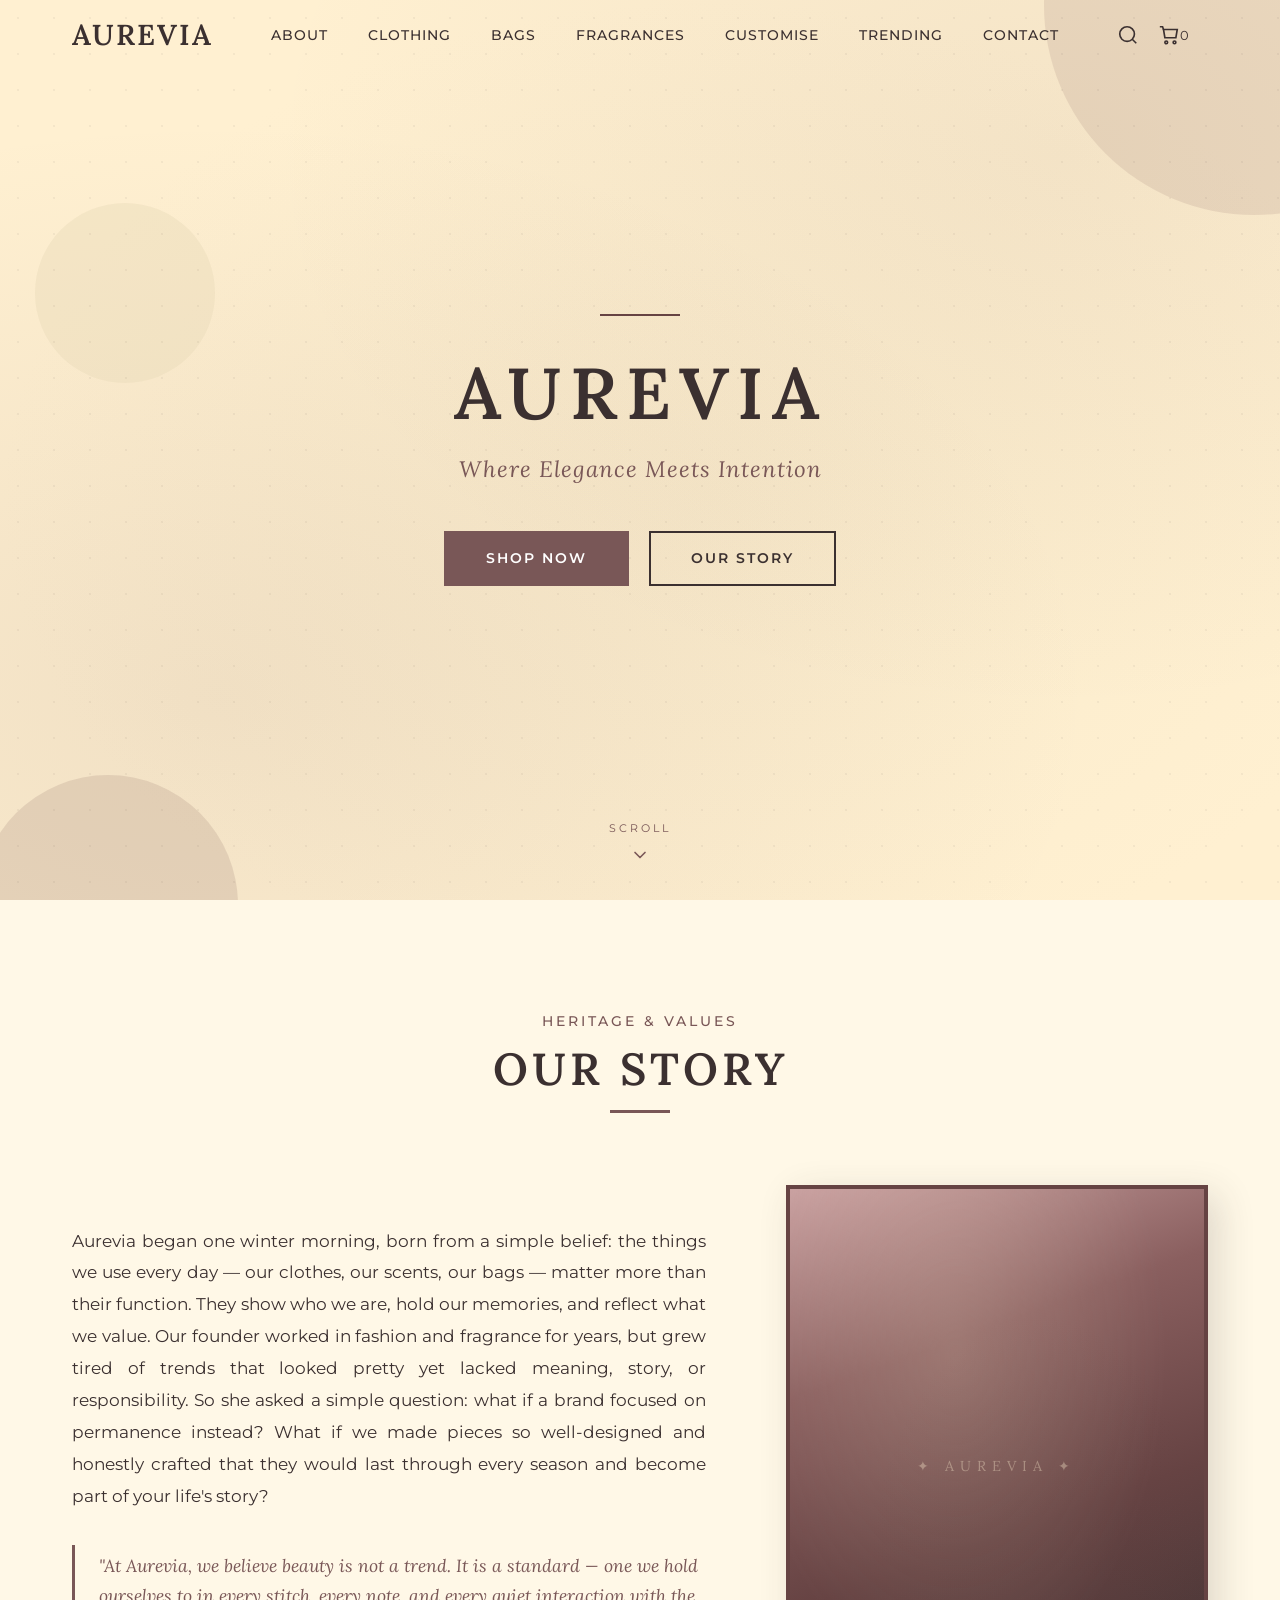
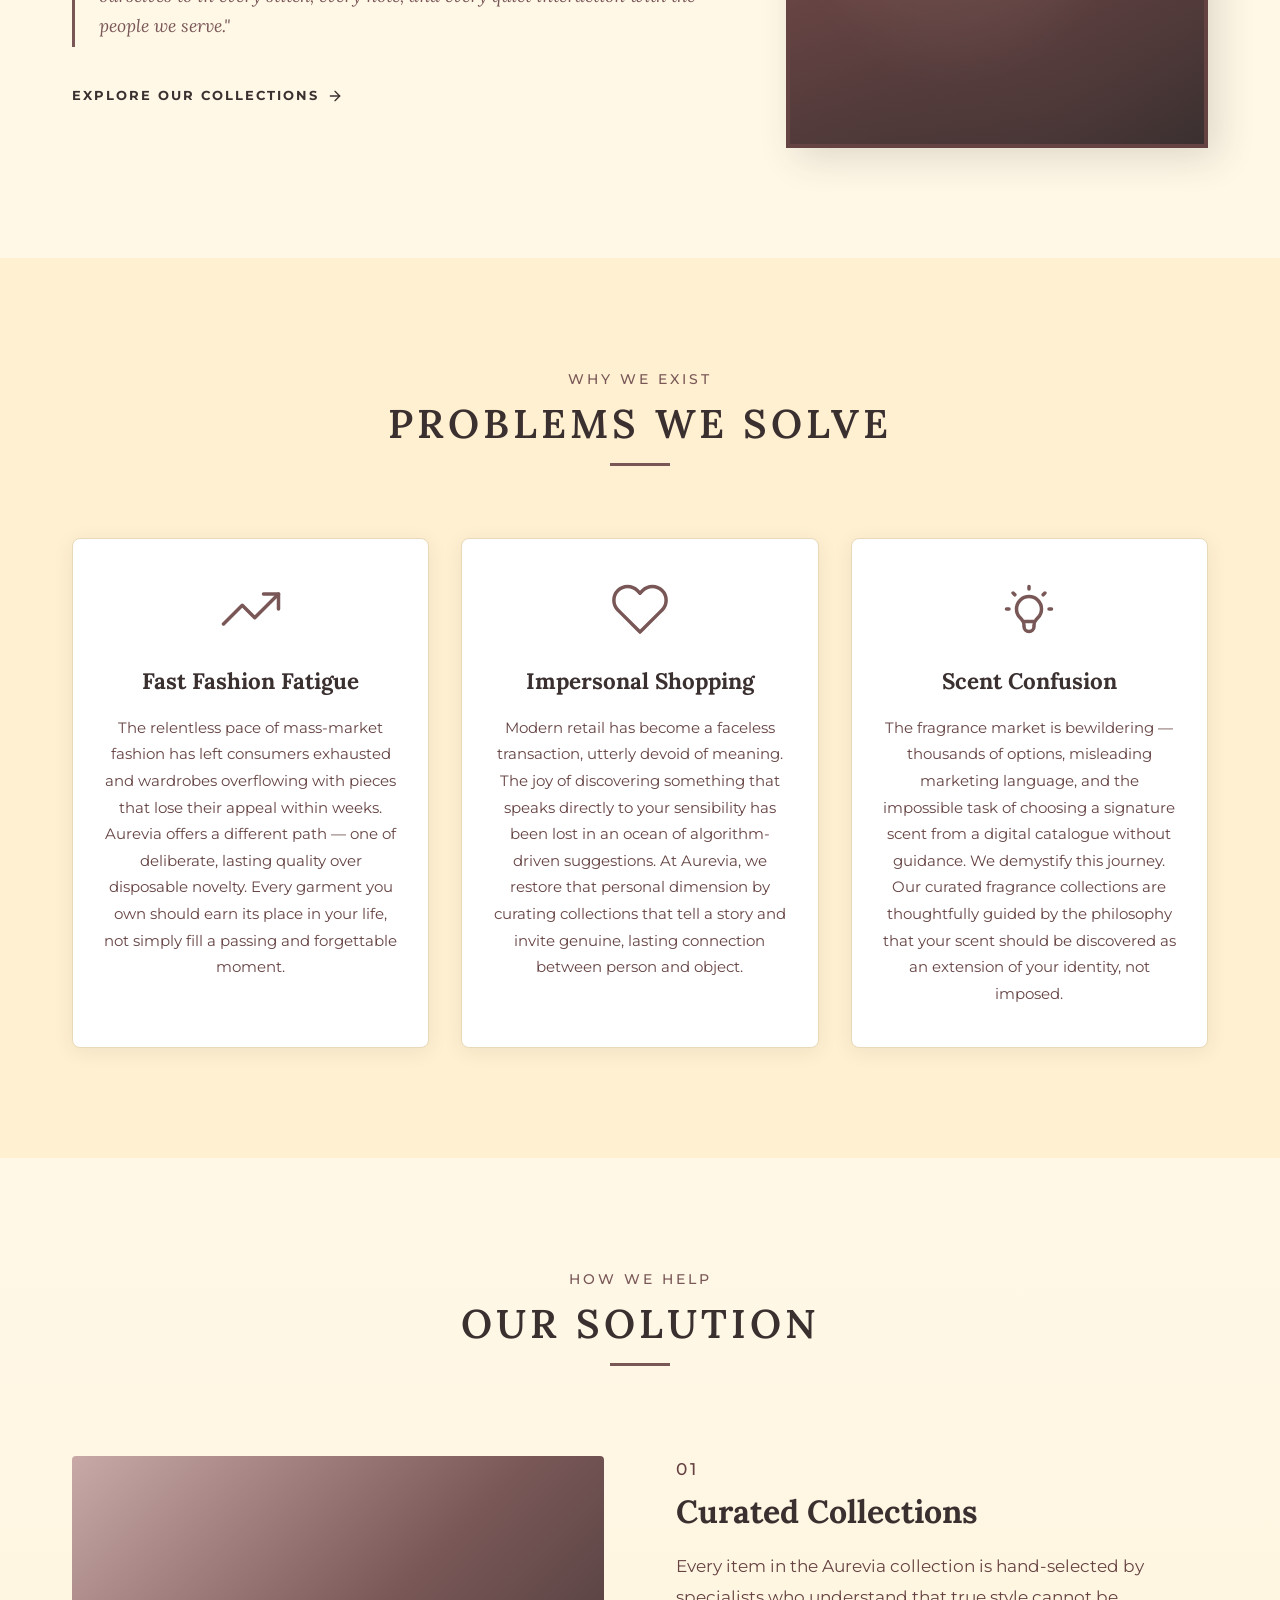
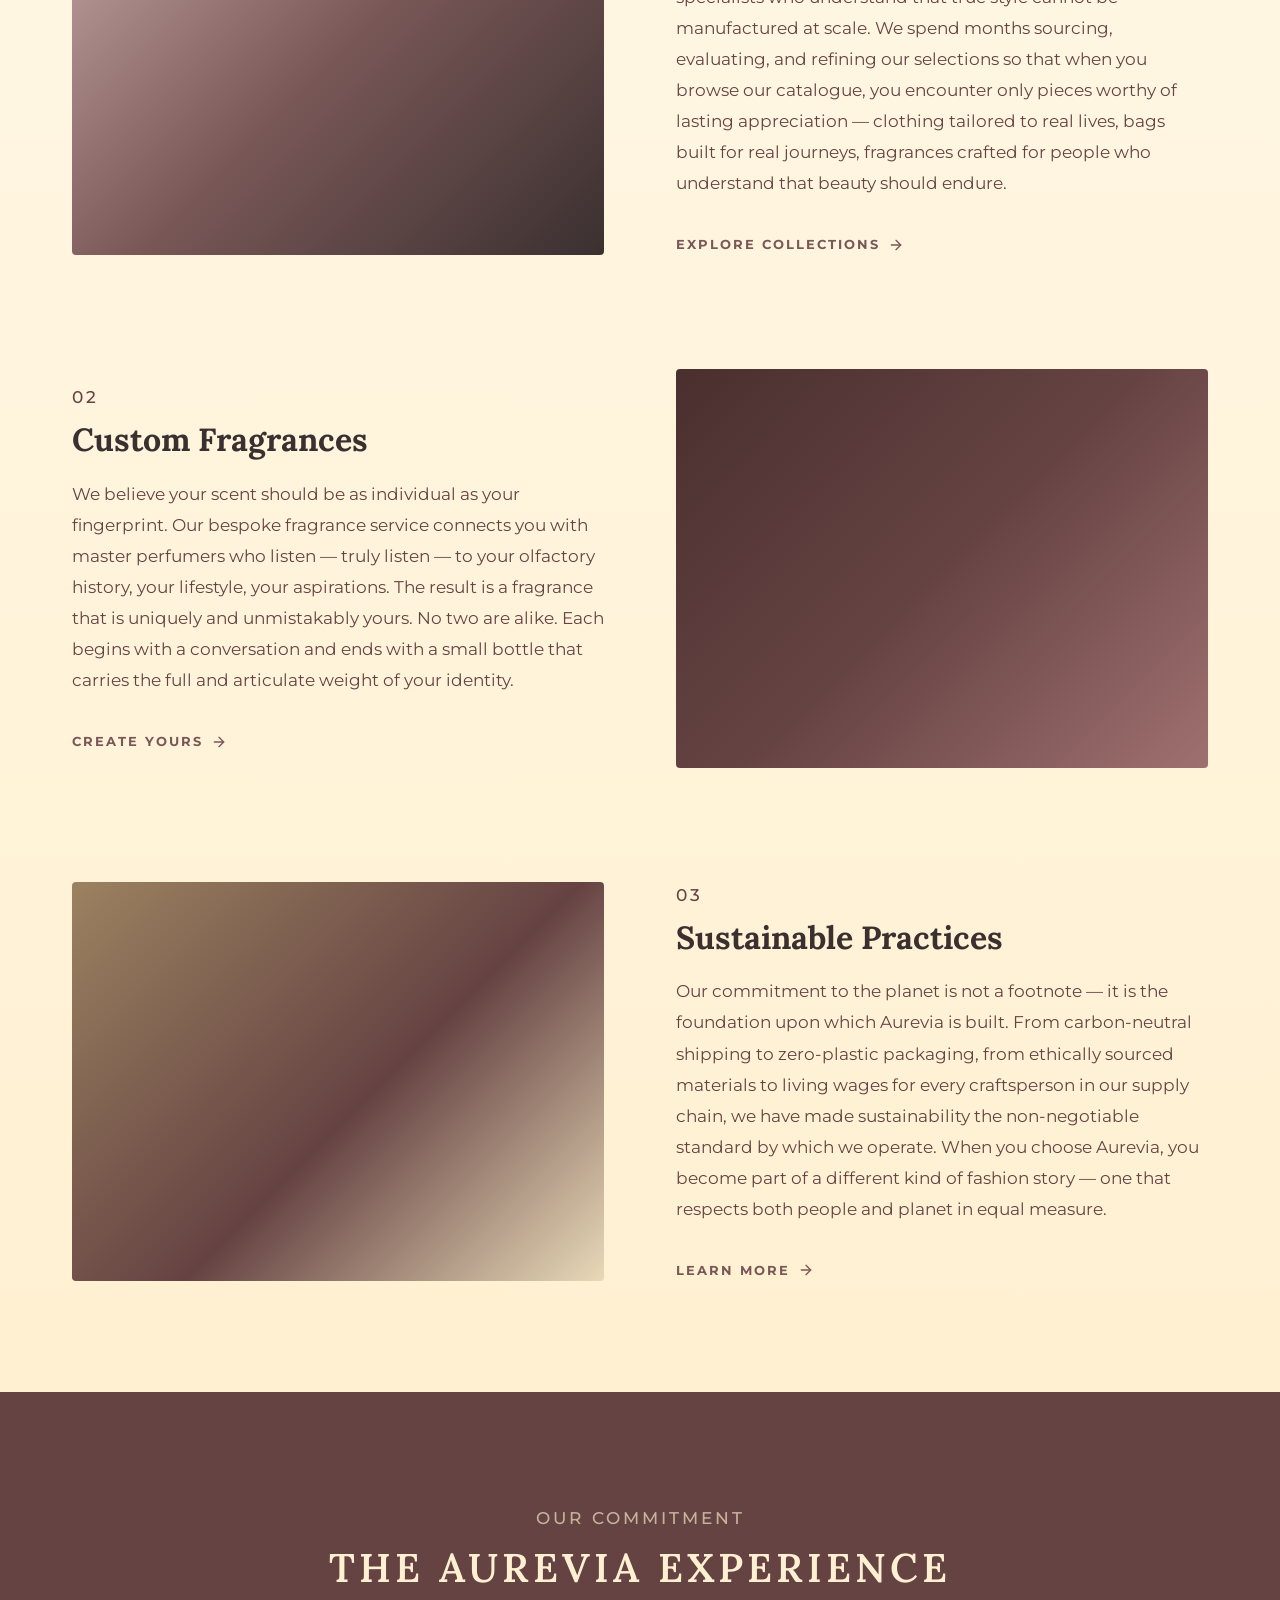
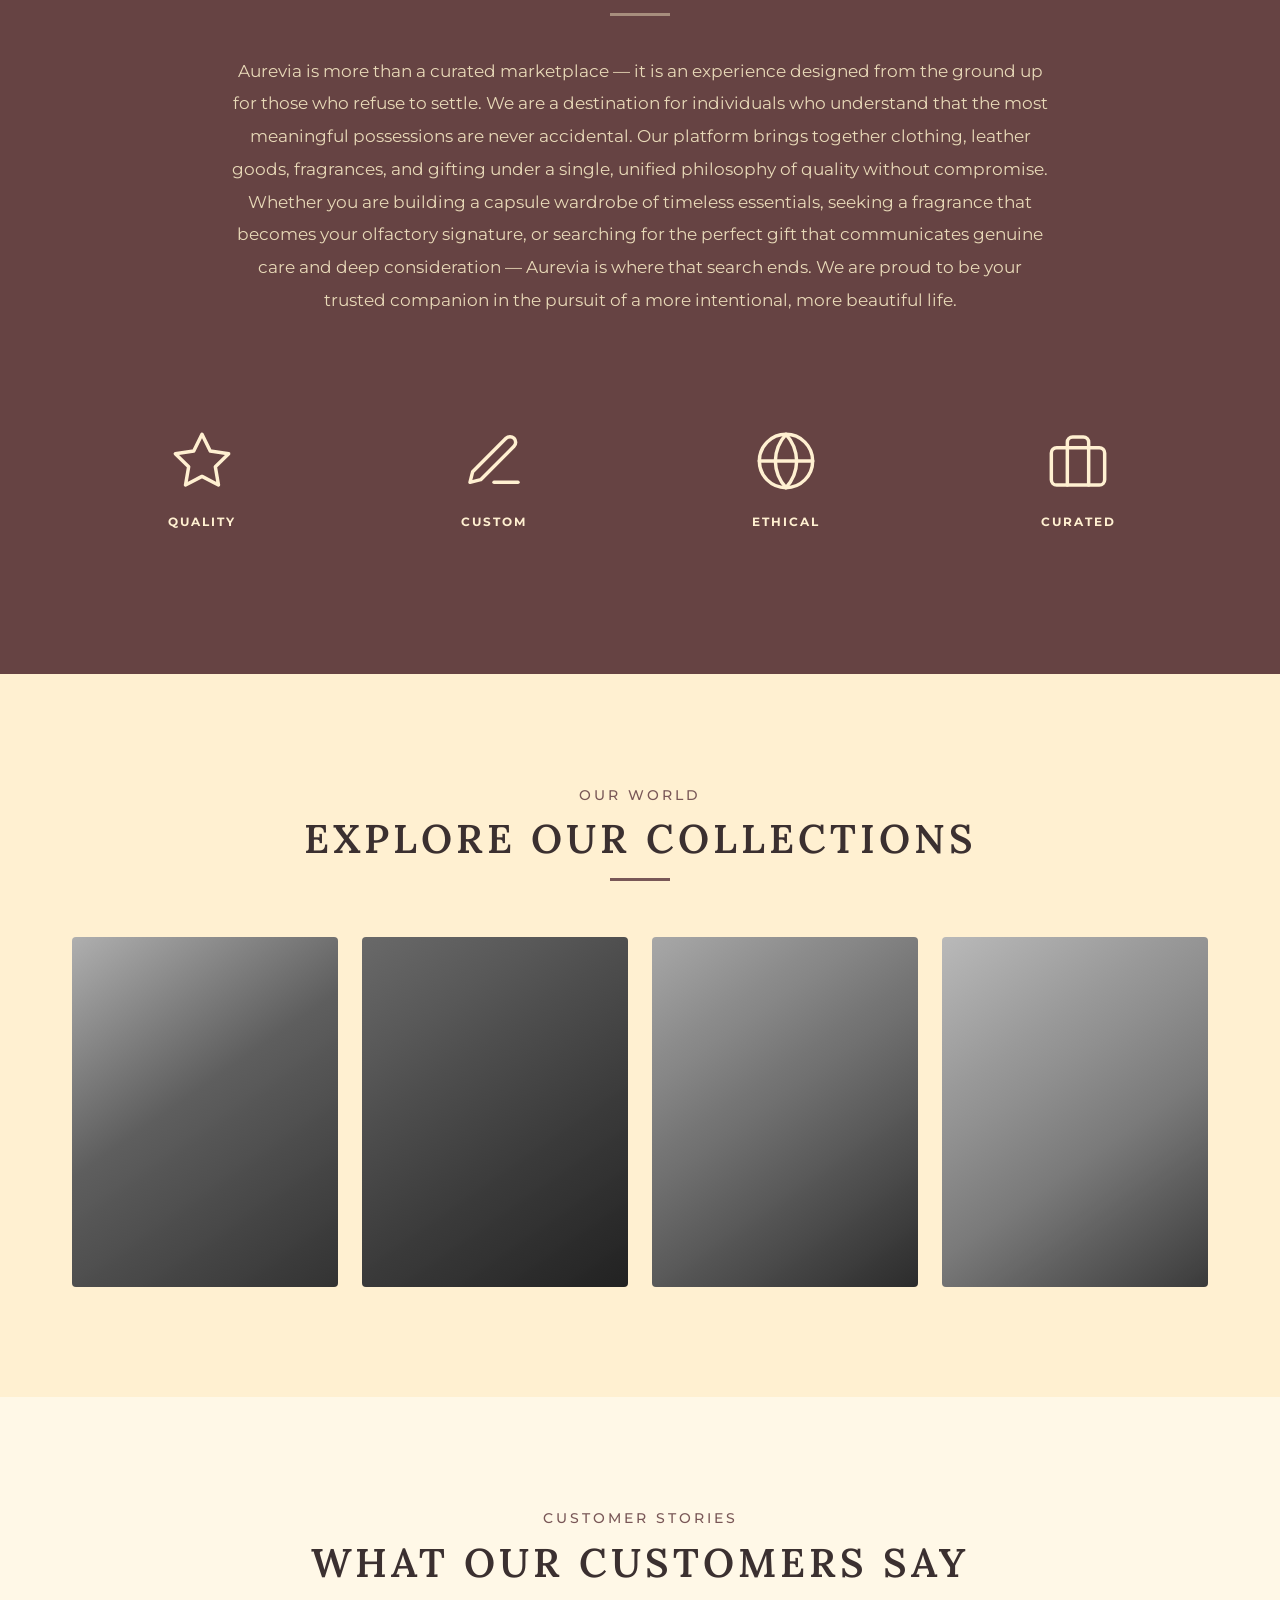
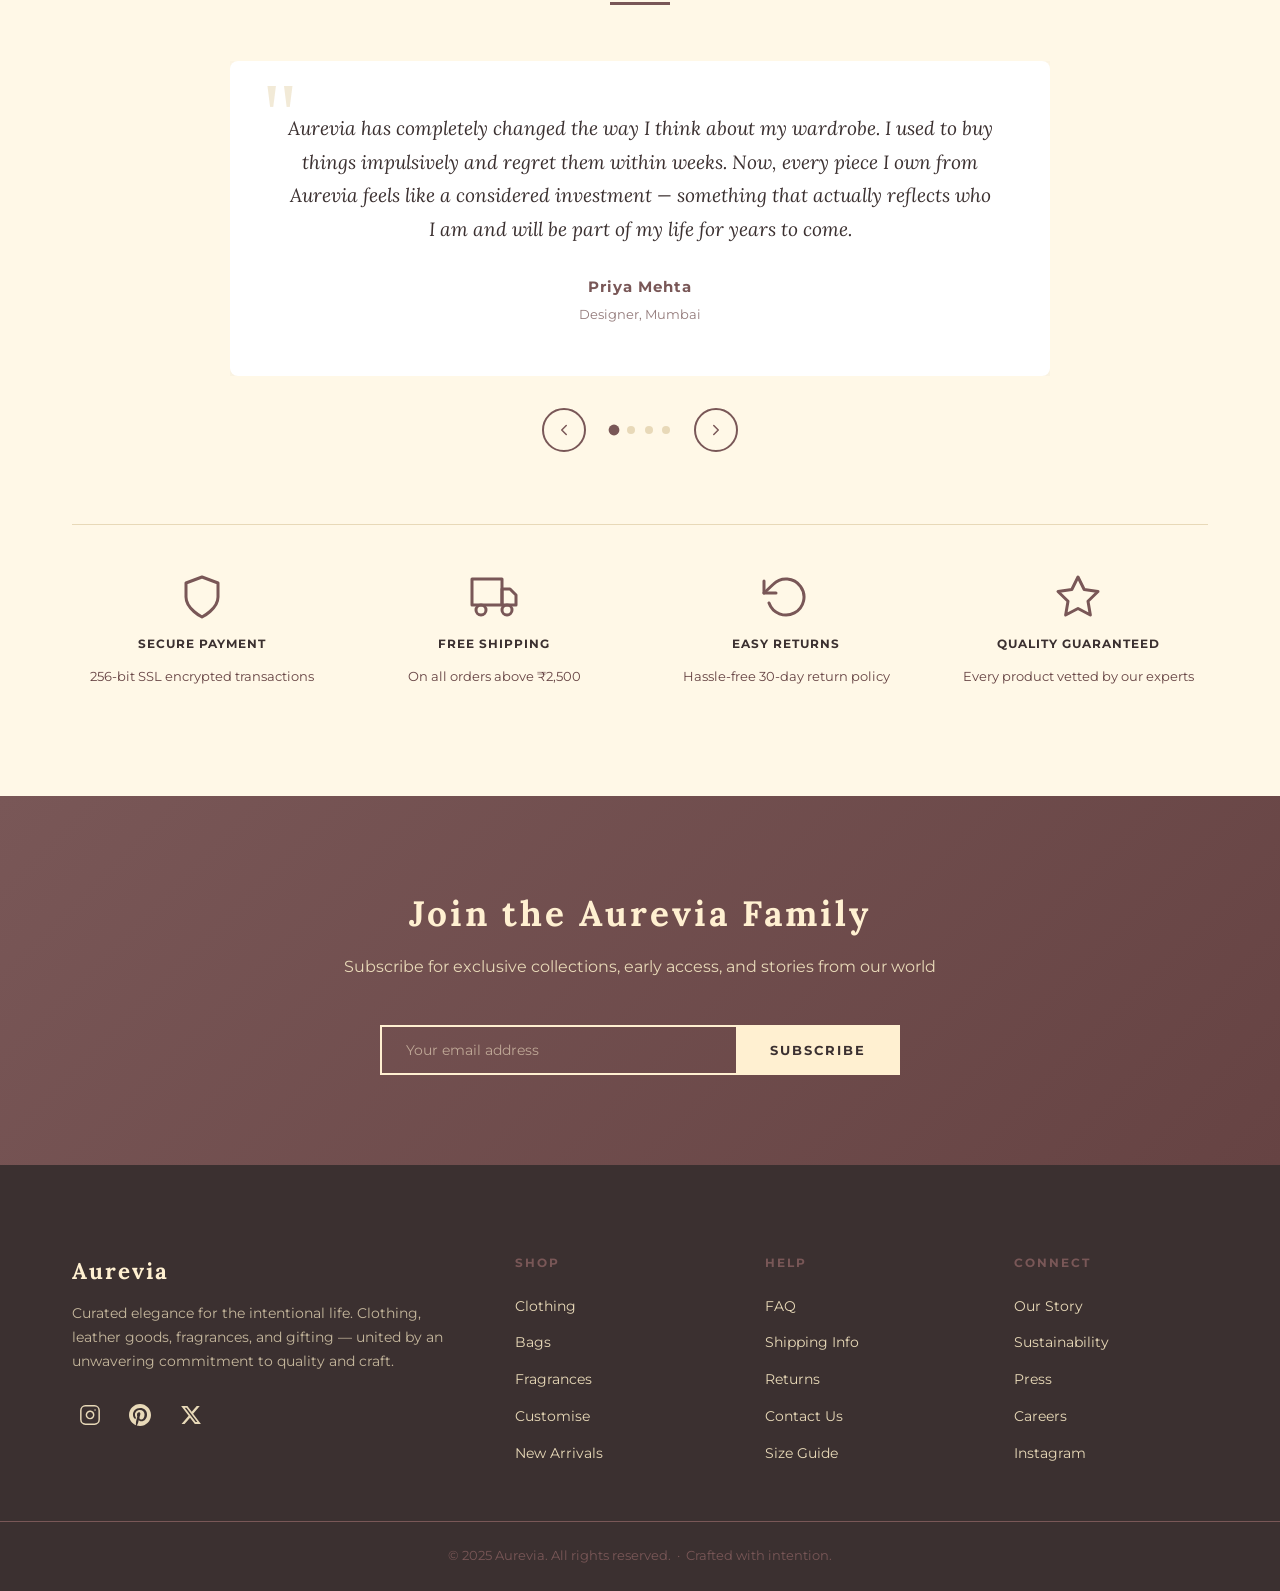
==== index.html @ db516d3a "name change" ====
<!doctype html>
<html lang="en">
  <head>
    <meta charset="UTF-8" />
    <meta name="viewport" content="width=device-width, initial-scale=1.0" />
    <meta
      name="description"
      content="Aurevia — Curated clothing, leather goods, fragrances, and gifting for the intentional life."
    />
    <title>Aurevia | Curated Elegance</title>

    <!-- Google Fonts -->
    <link rel="preconnect" href="https://fonts.googleapis.com" />
    <link rel="preconnect" href="https://fonts.gstatic.com" crossorigin />
    <link
      href="https://fonts.googleapis.com/css2?family=Lora:ital,wght@0,400..700;1,400..700&family=Montserrat:ital,wght@0,100..900;1,100..900&display=swap"
      rel="stylesheet"
    />

    <!-- Stylesheets -->
    <link rel="stylesheet" href="styles/globals.css" />
    <link rel="stylesheet" href="styles/about.css" />
  </head>
  <body>
    <!-- ============================================================
       §1  NAVIGATION BAR
       ============================================================ -->
    <nav id="navbar" class="navbar">
      <div class="container">
        <div class="nav-inner">
          <!-- Logo -->
          <a href="index.html" class="logo">Aurevia</a>

          <!-- Desktop Nav -->
          <ul class="nav-links">
            <li><a href="index.html" class="active">About</a></li>
            <li><a href="clothing.html" class="hover-link">Clothing</a></li>
            <li><a href="bags.html" class="hover-link">Bags</a></li>
            <li><a href="fragrances.html" class="hover-link">Fragrances</a></li>
            <li><a href="customise.html" class="hover-link">Customise</a></li>
            <li><a href="trending.html" class="hover-link">Trending</a></li>
            <li><a href="contact.html" class="hover-link">Contact</a></li>
          </ul>

          <!-- Actions -->
          <div class="nav-actions">
            <button class="nav-icon-btn" aria-label="Search">
              <svg width="22" height="22" fill="none" viewBox="0 0 24 24" stroke="currentColor" stroke-width="1.8">
                <circle cx="11" cy="11" r="8" />
                <line x1="21" y1="21" x2="16.65" y2="16.65" />
              </svg>
            </button>
            <button class="nav-icon-btn" aria-label="Bag">
              <svg width="22" height="22" fill="none" viewBox="0 0 24 24" stroke="currentColor" stroke-width="1.8">
                <path d="M6 6h15l-1.5 9h-12z"/><circle cx="9" cy="20" r="1.5"/><circle cx="18" cy="20" r="1.5"/><path d="M6 6L5 3H2"/>
              </svg>
              <span class="cart-count" id="cartCount">0</span>
            </button>
            <button class="hamburger" id="hamburgerBtn" aria-label="Menu" aria-expanded="false">
              <span></span><span></span><span></span>
            </button>
          </div>
        </div>
      </div>
    </nav>

    <!-- Mobile Menu -->
    <div class="mobile-menu" id="mobileMenu" aria-hidden="true">
      <button
        class="mobile-close-btn"
        id="closeMenuBtn"
        aria-label="Close menu"
      >
        <svg
          width="28"
          height="28"
          fill="none"
          viewBox="0 0 24 24"
          stroke="currentColor"
          stroke-width="1.8"
          stroke-linecap="round"
        >
          <line x1="18" y1="6" x2="6" y2="18" />
          <line x1="6" y1="6" x2="18" y2="18" />
        </svg>
      </button>
      <a href="index.html">About</a>
      <a href="clothing.html">Clothing</a>
      <a href="bags.html">Bags</a>
      <a href="fragrances.html">Fragrances</a>
      <a href="customise.html">Customise</a>
      <a href="trending.html">Trending</a>
      <a href="contact.html">Contact</a>
    </div>

    <main>
      <!-- ============================================================
         §2  HERO SECTION
         ============================================================ -->
      <section id="hero" class="hero">
        <div class="hero-bg" aria-hidden="true">
          <div class="hero-shape hero-shape-1"></div>
          <div class="hero-shape hero-shape-2"></div>
          <div class="hero-shape hero-shape-3"></div>
        </div>

        <div class="hero-content">
          <div class="hero-deco-line" aria-hidden="true"></div>
          <h1 class="hero-brand">Aurevia</h1>
          <p class="hero-tagline">Where Elegance Meets Intention</p>
          <div class="hero-buttons">
            <a href="#collections" class="btn-primary">Shop Now</a>
            <a href="#about" class="btn-secondary">Our Story</a>
          </div>
        </div>

        <div class="hero-scroll" aria-hidden="true">
          <span>Scroll</span>
          <svg
            class="scroll-arrow"
            width="20"
            height="20"
            fill="none"
            viewBox="0 0 24 24"
            stroke="currentColor"
            stroke-width="2"
            stroke-linecap="round"
            stroke-linejoin="round"
          >
            <polyline points="6 9 12 15 18 9" />
          </svg>
        </div>
      </section>

      <!-- ============================================================
         §3  ABOUT US INTRODUCTION
         ============================================================ -->
      <section id="about" class="about-section">
        <div class="container">
          <header class="about-header reveal">
            <p class="section-subtitle">Heritage &amp; Values</p>
            <h2 class="section-title">Our Story</h2>
            <hr class="section-divider" />
          </header>

          <div class="about-content">
            <!-- Text Column -->
            <div class="about-text reveal-left">
              <p>
                Aurevia began one winter morning, born from a simple belief: the
                things we use every day — our clothes, our scents, our bags —
                matter more than their function. They show who we are, hold our
                memories, and reflect what we value. Our founder worked in
                fashion and fragrance for years, but grew tired of trends that
                looked pretty yet lacked meaning, story, or responsibility. So
                she asked a simple question: what if a brand focused on
                permanence instead? What if we made pieces so well-designed and
                honestly crafted that they would last through every season and
                become part of your life's story?
              </p>

              <!-- <p>From the very beginning, Aurevia was built on a foundation of rigorous curation. Every single
            product in our collection passes through a multi-stage selection process that examines not only
            the aesthetic quality and material integrity of each piece, but also the ethical practices of the
            artisans and ateliers that create them. We have visited workshops in Florence, sourced leathers
            from tanneries with century-long traditions, and collaborated with master perfumers who still
            believe that the finest fragrances take years — not weeks — to develop properly. This level of
            commitment is not performative; it is intrinsic to everything Aurevia represents. We do not
            compromise on quality, and we never will, regardless of commercial pressure or passing trend.</p> -->

              <blockquote class="about-mission">
                "At Aurevia, we believe beauty is not a trend. It is a standard —
                one we hold ourselves to in every stitch, every note, and every
                quiet interaction with the people we serve."
              </blockquote>

              <a href="#collections" class="about-cta hover-link">
                Explore Our Collections
                <svg
                  class="arrow"
                  width="16"
                  height="16"
                  fill="none"
                  viewBox="0 0 24 24"
                  stroke="currentColor"
                  stroke-width="2"
                  stroke-linecap="round"
                  stroke-linejoin="round"
                >
                  <line x1="5" y1="12" x2="19" y2="12" />
                  <polyline points="12 5 19 12 12 19" />
                </svg>
              </a>
            </div>

            <!-- Image Column -->
            <div class="reveal-right">
              <div class="about-image-frame">
                <div
                  class="about-img-placeholder"
                  role="img"
                  aria-label="Aurevia brand photography"
                ></div>
              </div>
            </div>
          </div>
        </div>
      </section>

      <!-- ============================================================
         §4  PROBLEMS WE SOLVE
         ============================================================ -->
      <section id="problems" class="problems-section">
        <div class="container">
          <header class="problems-header reveal">
            <p class="section-subtitle">Why We Exist</p>
            <h2 class="section-title">Problems We Solve</h2>
            <hr class="section-divider" />
          </header>

          <div class="problems-grid">
            <article class="problem-card reveal">
              <div class="problem-icon" aria-hidden="true">
                <svg
                  width="60"
                  height="60"
                  fill="none"
                  viewBox="0 0 24 24"
                  stroke="currentColor"
                  stroke-width="1.4"
                  stroke-linecap="round"
                  stroke-linejoin="round"
                >
                  <polyline points="23 6 13.5 15.5 8.5 10.5 1 18" />
                  <polyline points="17 6 23 6 23 12" />
                </svg>
              </div>
              <h3>Fast Fashion Fatigue</h3>
              <p>
                The relentless pace of mass-market fashion has left consumers
                exhausted and wardrobes overflowing with pieces that lose their
                appeal within weeks. Aurevia offers a different path — one of
                deliberate, lasting quality over disposable novelty. Every
                garment you own should earn its place in your life, not simply
                fill a passing and forgettable moment.
              </p>
            </article>

            <article class="problem-card reveal">
              <div class="problem-icon" aria-hidden="true">
                <svg
                  width="60"
                  height="60"
                  fill="none"
                  viewBox="0 0 24 24"
                  stroke="currentColor"
                  stroke-width="1.4"
                  stroke-linecap="round"
                  stroke-linejoin="round"
                >
                  <path
                    d="M20.84 4.61a5.5 5.5 0 00-7.78 0L12 5.67l-1.06-1.06a5.5 5.5 0 00-7.78 7.78l1.06 1.06L12 21.23l7.78-7.78 1.06-1.06a5.5 5.5 0 000-7.78z"
                  />
                </svg>
              </div>
              <h3>Impersonal Shopping</h3>
              <p>
                Modern retail has become a faceless transaction, utterly devoid
                of meaning. The joy of discovering something that speaks
                directly to your sensibility has been lost in an ocean of
                algorithm-driven suggestions. At Aurevia, we restore that
                personal dimension by curating collections that tell a story and
                invite genuine, lasting connection between person and object.
              </p>
            </article>

            <article class="problem-card reveal">
              <div class="problem-icon" aria-hidden="true">
                <svg
                  width="60"
                  height="60"
                  fill="none"
                  viewBox="0 0 24 24"
                  stroke="currentColor"
                  stroke-width="1.4"
                  stroke-linecap="round"
                  stroke-linejoin="round"
                >
                  <path
                    d="M9.663 17h4.673M12 3v1m6.364 1.636l-.707.707M21 12h-1M4 12H3m3.343-5.657l-.707-.707m2.828 9.9a5 5 0 117.072 0l-.548.547A3.374 3.374 0 0014 18.469V19a2 2 0 11-4 0v-.531c0-.895-.356-1.754-.988-2.386l-.548-.547z"
                  />
                </svg>
              </div>
              <h3>Scent Confusion</h3>
              <p>
                The fragrance market is bewildering — thousands of options,
                misleading marketing language, and the impossible task of
                choosing a signature scent from a digital catalogue without
                guidance. We demystify this journey. Our curated fragrance
                collections are thoughtfully guided by the philosophy that your
                scent should be discovered as an extension of your identity, not
                imposed.
              </p>
            </article>
          </div>
        </div>
      </section>

      <!-- ============================================================
         §5  OUR SOLUTION
         ============================================================ -->
      <section id="solution" class="solution-section">
        <div class="container">
          <header class="solution-header reveal">
            <p class="section-subtitle">How We Help</p>
            <h2 class="section-title">Our Solution</h2>
            <hr class="section-divider" />
          </header>

          <!-- Row 1: image LEFT, text RIGHT -->
          <div class="solution-row reveal">
            <div class="solution-img">
              <div
                class="solution-img-placeholder sol-img-1"
                role="img"
                aria-label="Curated clothing collection"
              ></div>
            </div>
            <div class="solution-text">
              <p class="section-subtitle" style="text-align: left">01</p>
              <h3>Curated Collections</h3>
              <p>
                Every item in the Aurevia collection is hand-selected by
                specialists who understand that true style cannot be
                manufactured at scale. We spend months sourcing, evaluating, and
                refining our selections so that when you browse our catalogue,
                you encounter only pieces worthy of lasting appreciation —
                clothing tailored to real lives, bags built for real journeys,
                fragrances crafted for people who understand that beauty should
                endure.
              </p>
              <a href="#collections" class="solution-link">
                Explore Collections
                <svg
                  class="arrow"
                  width="16"
                  height="16"
                  fill="none"
                  viewBox="0 0 24 24"
                  stroke="currentColor"
                  stroke-width="2"
                  stroke-linecap="round"
                  stroke-linejoin="round"
                >
                  <line x1="5" y1="12" x2="19" y2="12" />
                  <polyline points="12 5 19 12 12 19" />
                </svg>
              </a>
            </div>
          </div>

          <!-- Row 2: text LEFT, image RIGHT (reverse) -->
          <div class="solution-row reverse reveal">
            <div class="solution-img">
              <div
                class="solution-img-placeholder sol-img-2"
                role="img"
                aria-label="Bespoke fragrance service"
              ></div>
            </div>
            <div class="solution-text">
              <p class="section-subtitle" style="text-align: left">02</p>
              <h3>Custom Fragrances</h3>
              <p>
                We believe your scent should be as individual as your
                fingerprint. Our bespoke fragrance service connects you with
                master perfumers who listen — truly listen — to your olfactory
                history, your lifestyle, your aspirations. The result is a
                fragrance that is uniquely and unmistakably yours. No two are
                alike. Each begins with a conversation and ends with a small
                bottle that carries the full and articulate weight of your
                identity.
              </p>
              <a href="#collections" class="solution-link">
                Create Yours
                <svg
                  class="arrow"
                  width="16"
                  height="16"
                  fill="none"
                  viewBox="0 0 24 24"
                  stroke="currentColor"
                  stroke-width="2"
                  stroke-linecap="round"
                  stroke-linejoin="round"
                >
                  <line x1="5" y1="12" x2="19" y2="12" />
                  <polyline points="12 5 19 12 12 19" />
                </svg>
              </a>
            </div>
          </div>

          <!-- Row 3: image LEFT, text RIGHT -->
          <div class="solution-row reveal">
            <div class="solution-img">
              <div
                class="solution-img-placeholder sol-img-3"
                role="img"
                aria-label="Sustainable practices"
              ></div>
            </div>
            <div class="solution-text">
              <p class="section-subtitle" style="text-align: left">03</p>
              <h3>Sustainable Practices</h3>
              <p>
                Our commitment to the planet is not a footnote — it is the
                foundation upon which Aurevia is built. From carbon-neutral
                shipping to zero-plastic packaging, from ethically sourced
                materials to living wages for every craftsperson in our supply
                chain, we have made sustainability the non-negotiable standard
                by which we operate. When you choose Aurevia, you become part of
                a different kind of fashion story — one that respects both
                people and planet in equal measure.
              </p>
              <a href="#about" class="solution-link">
                Learn More
                <svg
                  class="arrow"
                  width="16"
                  height="16"
                  fill="none"
                  viewBox="0 0 24 24"
                  stroke="currentColor"
                  stroke-width="2"
                  stroke-linecap="round"
                  stroke-linejoin="round"
                >
                  <line x1="5" y1="12" x2="19" y2="12" />
                  <polyline points="12 5 19 12 12 19" />
                </svg>
              </a>
            </div>
          </div>
        </div>
      </section>

      <!-- ============================================================
         §6  PROJECT INTRODUCTION (dark section)
         ============================================================ -->
      <section id="project" class="project-section">
        <div class="container">
          <div class="project-intro reveal">
            <p class="section-subtitle">Our Commitment</p>
            <h2 class="section-title">The Aurevia Experience</h2>
            <hr class="project-divider" />
            <p>
              Aurevia is more than a curated marketplace — it is an experience
              designed from the ground up for those who refuse to settle. We are
              a destination for individuals who understand that the most
              meaningful possessions are never accidental. Our platform brings
              together clothing, leather goods, fragrances, and gifting under a
              single, unified philosophy of quality without compromise. Whether
              you are building a capsule wardrobe of timeless essentials,
              seeking a fragrance that becomes your olfactory signature, or
              searching for the perfect gift that communicates genuine care and
              deep consideration — Aurevia is where that search ends. We are
              proud to be your trusted companion in the pursuit of a more
              intentional, more beautiful life.
            </p>
          </div>

          <div class="project-features">
            <div class="project-feat reveal">
              <div class="project-feat-icon" aria-hidden="true">
                <svg
                  width="64"
                  height="64"
                  fill="none"
                  viewBox="0 0 24 24"
                  stroke="currentColor"
                  stroke-width="1.3"
                  stroke-linecap="round"
                  stroke-linejoin="round"
                >
                  <polygon
                    points="12 2 15.09 8.26 22 9.27 17 14.14 18.18 21.02 12 17.77 5.82 21.02 7 14.14 2 9.27 8.91 8.26 12 2"
                  />
                </svg>
              </div>
              <h4>Quality</h4>
            </div>

            <div class="project-feat reveal">
              <div class="project-feat-icon" aria-hidden="true">
                <svg
                  width="64"
                  height="64"
                  fill="none"
                  viewBox="0 0 24 24"
                  stroke="currentColor"
                  stroke-width="1.3"
                  stroke-linecap="round"
                  stroke-linejoin="round"
                >
                  <path d="M12 20h9" />
                  <path
                    d="M16.5 3.5a2.121 2.121 0 013 3L7 19l-4 1 1-4L16.5 3.5z"
                  />
                </svg>
              </div>
              <h4>Custom</h4>
            </div>

            <div class="project-feat reveal">
              <div class="project-feat-icon" aria-hidden="true">
                <svg
                  width="64"
                  height="64"
                  fill="none"
                  viewBox="0 0 24 24"
                  stroke="currentColor"
                  stroke-width="1.3"
                  stroke-linecap="round"
                  stroke-linejoin="round"
                >
                  <circle cx="12" cy="12" r="10" />
                  <line x1="2" y1="12" x2="22" y2="12" />
                  <path
                    d="M12 2a15.3 15.3 0 014 10 15.3 15.3 0 01-4 10 15.3 15.3 0 01-4-10 15.3 15.3 0 014-10z"
                  />
                </svg>
              </div>
              <h4>Ethical</h4>
            </div>

            <div class="project-feat reveal">
              <div class="project-feat-icon" aria-hidden="true">
                <svg
                  width="64"
                  height="64"
                  fill="none"
                  viewBox="0 0 24 24"
                  stroke="currentColor"
                  stroke-width="1.3"
                  stroke-linecap="round"
                  stroke-linejoin="round"
                >
                  <rect x="2" y="7" width="20" height="14" rx="2" ry="2" />
                  <path d="M16 21V5a2 2 0 00-2-2h-4a2 2 0 00-2 2v16" />
                </svg>
              </div>
              <h4>Curated</h4>
            </div>
          </div>
        </div>
      </section>

      <!-- ============================================================
         §7  FEATURED CATEGORIES
         ============================================================ -->
      <section id="collections" class="categories-section">
        <div class="container">
          <header class="categories-header reveal">
            <p class="section-subtitle">Our World</p>
            <h2 class="section-title">Explore Our Collections</h2>
            <hr class="section-divider" />
          </header>

          <div class="categories-grid">
            <div
              class="cat-card reveal"
              tabindex="0"
              role="button"
              aria-label="Shop Clothing"
            >
              <div class="cat-img cat-img-clothing"></div>
              <div class="cat-overlay">
                <span class="cat-name">Clothing</span>
                <a href="clothing.html" class="cat-btn">Shop Now &rarr;</a>
              </div>
            </div>

            <div
              class="cat-card reveal"
              tabindex="0"
              role="button"
              aria-label="Shop Bags"
            >
              <div class="cat-img cat-img-bags"></div>
              <div class="cat-overlay">
                <span class="cat-name">Bags</span>
                <a href="bags.html" class="cat-btn">Shop Now &rarr;</a>
              </div>
            </div>

            <div
              class="cat-card reveal"
              tabindex="0"
              role="button"
              aria-label="Shop Fragrances"
            >
              <div class="cat-img cat-img-fragrances"></div>
              <div class="cat-overlay">
                <span class="cat-name">Fragrances</span>
                <a href="fragrances.html" class="cat-btn">Shop Now &rarr;</a>
              </div>
            </div>

            <div
              class="cat-card reveal"
              tabindex="0"
              role="button"
              aria-label="Shop Gifting"
            >
              <div class="cat-img cat-img-gifting"></div>
              <div class="cat-overlay">
                <span class="cat-name">Customise</span>
                <a href="customise.html" class="cat-btn">Shop Now &rarr;</a>
              </div>
            </div>
          </div>
        </div>
      </section>

      <!-- ============================================================
         §8  TESTIMONIALS / TRUST
         ============================================================ -->
      <section id="testimonials" class="testimonials-section">
        <div class="container">
          <header class="testimonials-header reveal">
            <p class="section-subtitle">Customer Stories</p>
            <h2 class="section-title">What Our Customers Say</h2>
            <hr class="section-divider" />
          </header>

          <!-- Carousel -->
          <div class="carousel-wrap reveal">
            <div class="carousel-track" id="carouselTrack">
              <div class="t-slide active">
                <div class="t-card">
                  <span class="t-quote-mark" aria-hidden="true">"</span>
                  <p class="t-text">
                    Aurevia has completely changed the way I think about my
                    wardrobe. I used to buy things impulsively and regret them
                    within weeks. Now, every piece I own from Aurevia feels like
                    a considered investment — something that actually reflects
                    who I am and will be part of my life for years to come.
                  </p>
                  <p class="t-author">Priya Mehta</p>
                  <p class="t-role">Designer, Mumbai</p>
                </div>
              </div>

              <div class="t-slide">
                <div class="t-card">
                  <span class="t-quote-mark" aria-hidden="true">"</span>
                  <p class="t-text">
                    The bespoke fragrance service is extraordinary. I had always
                    struggled to find a scent that felt truly mine. The team at
                    Aurevia listened to me with a care I had never experienced in
                    retail, and what they created for me is nothing short of a
                    personal masterpiece — a scent that is unmistakably,
                    completely mine.
                  </p>
                  <p class="t-author">James Okafor</p>
                  <p class="t-role">Architect, Lagos</p>
                </div>
              </div>

              <div class="t-slide">
                <div class="t-card">
                  <span class="t-quote-mark" aria-hidden="true">"</span>
                  <p class="t-text">
                    Gifting used to feel like such a chore — I would spend hours
                    searching and inevitably settle for something generic.
                    Aurevia's gifting collection is unlike anything else. Every
                    piece has a story, a craftsmanship, and an intentionality
                    that makes giving as meaningful as receiving. My recipients
                    are always genuinely moved.
                  </p>
                  <p class="t-author">Sofia Andreou</p>
                  <p class="t-role">Publisher, Athens</p>
                </div>
              </div>

              <div class="t-slide">
                <div class="t-card">
                  <span class="t-quote-mark" aria-hidden="true">"</span>
                  <p class="t-text">
                    What impresses me most about Aurevia is the consistency of
                    their principles. Every interaction — from browsing their
                    website to opening a package — reflects the same commitment
                    to quality and care. It is rare to find a brand that
                    actually lives its values rather than simply advertising
                    them. Aurevia is genuinely that brand.
                  </p>
                  <p class="t-author">Hiroshi Tanaka</p>
                  <p class="t-role">Entrepreneur, Tokyo</p>
                </div>
              </div>
            </div>
            <!-- /carousel-track -->

            <div class="carousel-controls">
              <button
                class="c-arrow"
                id="prevBtn"
                aria-label="Previous testimonial"
              >
                <svg
                  width="18"
                  height="18"
                  fill="none"
                  viewBox="0 0 24 24"
                  stroke="currentColor"
                  stroke-width="2"
                  stroke-linecap="round"
                  stroke-linejoin="round"
                >
                  <polyline points="15 18 9 12 15 6" />
                </svg>
              </button>

              <div class="c-dots" id="cDots">
                <button
                  class="c-dot active"
                  data-index="0"
                  aria-label="Testimonial 1"
                ></button>
                <button
                  class="c-dot"
                  data-index="1"
                  aria-label="Testimonial 2"
                ></button>
                <button
                  class="c-dot"
                  data-index="2"
                  aria-label="Testimonial 3"
                ></button>
                <button
                  class="c-dot"
                  data-index="3"
                  aria-label="Testimonial 4"
                ></button>
              </div>

              <button
                class="c-arrow"
                id="nextBtn"
                aria-label="Next testimonial"
              >
                <svg
                  width="18"
                  height="18"
                  fill="none"
                  viewBox="0 0 24 24"
                  stroke="currentColor"
                  stroke-width="2"
                  stroke-linecap="round"
                  stroke-linejoin="round"
                >
                  <polyline points="9 18 15 12 9 6" />
                </svg>
              </button>
            </div>
          </div>
          <!-- /carousel-wrap -->

          <!-- Trust Badges -->
          <div class="trust-grid">
            <div class="trust-item reveal">
              <svg
                class="trust-icon"
                fill="none"
                viewBox="0 0 24 24"
                stroke="currentColor"
                stroke-width="1.5"
                stroke-linecap="round"
                stroke-linejoin="round"
                aria-hidden="true"
              >
                <path d="M12 22s8-4 8-10V5l-8-3-8 3v7c0 6 8 10 8 10z" />
              </svg>
              <h4>Secure Payment</h4>
              <p>256-bit SSL encrypted transactions</p>
            </div>

            <div class="trust-item reveal">
              <svg
                class="trust-icon"
                fill="none"
                viewBox="0 0 24 24"
                stroke="currentColor"
                stroke-width="1.5"
                stroke-linecap="round"
                stroke-linejoin="round"
                aria-hidden="true"
              >
                <rect x="1" y="3" width="15" height="13" />
                <polygon points="16 8 20 8 23 11 23 16 16 16 16 8" />
                <circle cx="5.5" cy="18.5" r="2.5" />
                <circle cx="18.5" cy="18.5" r="2.5" />
              </svg>
              <h4>Free Shipping</h4>
              <p>On all orders above &#8377;2,500</p>
            </div>

            <div class="trust-item reveal">
              <svg
                class="trust-icon"
                fill="none"
                viewBox="0 0 24 24"
                stroke="currentColor"
                stroke-width="1.5"
                stroke-linecap="round"
                stroke-linejoin="round"
                aria-hidden="true"
              >
                <polyline points="1 4 1 10 7 10" />
                <path d="M3.51 15a9 9 0 102.13-9.36L1 10" />
              </svg>
              <h4>Easy Returns</h4>
              <p>Hassle-free 30-day return policy</p>
            </div>

            <div class="trust-item reveal">
              <svg
                class="trust-icon"
                fill="none"
                viewBox="0 0 24 24"
                stroke="currentColor"
                stroke-width="1.5"
                stroke-linecap="round"
                stroke-linejoin="round"
                aria-hidden="true"
              >
                <polygon
                  points="12 2 15.09 8.26 22 9.27 17 14.14 18.18 21.02 12 17.77 5.82 21.02 7 14.14 2 9.27 8.91 8.26 12 2"
                />
              </svg>
              <h4>Quality Guaranteed</h4>
              <p>Every product vetted by our experts</p>
            </div>
          </div>
        </div>
      </section>

      <!-- ============================================================
         §9  CTA / NEWSLETTER BANNER
         ============================================================ -->
      <section id="newsletter" class="cta-section">
        <div class="container">
          <h2>Join the Aurevia Family</h2>
          <p>
            Subscribe for exclusive collections, early access, and stories from
            our world
          </p>

          <form class="cta-form" id="ctaForm" novalidate>
            <input
              type="email"
              class="cta-input"
              id="ctaEmail"
              placeholder="Your email address"
              autocomplete="email"
              required
            />
            <button type="submit" class="cta-submit">Subscribe</button>
          </form>

          <div
            class="cta-success"
            id="ctaSuccess"
            aria-live="polite"
            role="status"
          >
            <div class="cta-check" aria-hidden="true">
              <svg
                width="16"
                height="16"
                fill="none"
                viewBox="0 0 24 24"
                stroke="currentColor"
                stroke-width="3"
                stroke-linecap="round"
                stroke-linejoin="round"
              >
                <polyline points="20 6 9 17 4 12" />
              </svg>
            </div>
            <span>Thank you for joining us. Welcome to Aurevia.</span>
          </div>
        </div>
      </section>
    </main>

    <!-- ============================================================
       §10  FOOTER
       ============================================================ -->
    <footer class="footer" id="contact">
      <div class="container">
        <div class="footer-grid">
          <!-- Brand -->
          <div class="footer-brand">
            <h3>Aurevia</h3>
            <p>
              Curated elegance for the intentional life. Clothing, leather
              goods, fragrances, and gifting — united by an unwavering
              commitment to quality and craft.
            </p>
            <div class="footer-social">
              <a href="#" class="social-link" aria-label="Instagram">
                <svg
                  width="22"
                  height="22"
                  fill="none"
                  viewBox="0 0 24 24"
                  stroke="currentColor"
                  stroke-width="1.6"
                  stroke-linecap="round"
                  stroke-linejoin="round"
                >
                  <rect x="2" y="2" width="20" height="20" rx="5" ry="5" />
                  <path d="M16 11.37A4 4 0 1112.63 8 4 4 0 0116 11.37z" />
                  <line x1="17.5" y1="6.5" x2="17.51" y2="6.5" />
                </svg>
              </a>
              <a href="#" class="social-link" aria-label="Pinterest">
                <svg
                  width="22"
                  height="22"
                  viewBox="0 0 24 24"
                  fill="currentColor"
                >
                  <path
                    d="M12 0C5.373 0 0 5.373 0 12c0 5.084 3.163 9.426 7.627 11.174-.105-.949-.2-2.405.042-3.441.218-.937 1.407-5.965 1.407-5.965s-.359-.719-.359-1.782c0-1.668.967-2.914 2.171-2.914 1.023 0 1.518.769 1.518 1.69 0 1.029-.655 2.568-.994 3.995-.283 1.194.599 2.169 1.777 2.169 2.133 0 3.772-2.249 3.772-5.495 0-2.873-2.064-4.882-5.012-4.882-3.414 0-5.418 2.561-5.418 5.207 0 1.031.397 2.138.893 2.738a.36.36 0 01.083.345l-.333 1.36c-.053.22-.174.267-.402.161-1.499-.698-2.436-2.889-2.436-4.649 0-3.785 2.75-7.262 7.929-7.262 4.163 0 7.398 2.967 7.398 6.931 0 4.136-2.607 7.464-6.227 7.464-1.216 0-2.359-.632-2.75-1.378l-.748 2.853c-.271 1.043-1.002 2.35-1.492 3.146C9.57 23.812 10.763 24 12 24c6.627 0 12-5.373 12-12S18.627 0 12 0z"
                  />
                </svg>
              </a>
              <a href="#" class="social-link" aria-label="X (Twitter)">
                <svg
                  width="22"
                  height="22"
                  viewBox="0 0 24 24"
                  fill="currentColor"
                >
                  <path
                    d="M18.244 2.25h3.308l-7.227 8.26 8.502 11.24H16.17l-5.214-6.817L4.99 21.75H1.68l7.73-8.835L1.254 2.25H8.08l4.713 6.231zm-1.161 17.52h1.833L7.084 4.126H5.117z"
                  />
                </svg>
              </a>
            </div>
          </div>

          <!-- Shop -->
          <div class="footer-col">
            <h4>Shop</h4>
            <ul class="footer-links">
              <li><a href="clothing.html">Clothing</a></li>
              <li><a href="bags.html">Bags</a></li>
              <li><a href="fragrances.html">Fragrances</a></li>
              <li><a href="customise.html">Customise</a></li>
              <li><a href="trending.html">New Arrivals</a></li>
            </ul>
          </div>

          <!-- Help -->
          <div class="footer-col">
            <h4>Help</h4>
            <ul class="footer-links">
              <li><a href="#">FAQ</a></li>
              <li><a href="#">Shipping Info</a></li>
              <li><a href="#">Returns</a></li>
              <li><a href="contact.html">Contact Us</a></li>
              <li><a href="#">Size Guide</a></li>
            </ul>
          </div>

          <!-- Connect -->
          <div class="footer-col">
            <h4>Connect</h4>
            <ul class="footer-links">
              <li><a href="index.html">Our Story</a></li>
              <li><a href="#">Sustainability</a></li>
              <li><a href="#">Press</a></li>
              <li><a href="#">Careers</a></li>
              <li><a href="#">Instagram</a></li>
            </ul>
          </div>
        </div>
      </div>

      <div class="footer-bottom">
        <div class="container">
          <p>
            &copy; 2025 Aurevia. All rights reserved. &nbsp;&middot;&nbsp;
            Crafted with intention.
          </p>
        </div>
      </div>
    </footer>

    <!-- ============================================================
       JAVASCRIPT
       ============================================================ -->
    <script>
      "use strict";

      /* ─── 1. Navbar: transparent → solid on scroll ─── */
      const navbar = document.getElementById("navbar");
      const navLinkEls = document.querySelectorAll(".nav-links a");
      const sections = document.querySelectorAll("section[id]");

      function updateNav() {
        navbar.classList.toggle("scrolled", window.scrollY > 60);

        let current = "";
        sections.forEach((sec) => {
          if (window.scrollY >= sec.offsetTop - 110) current = sec.id;
        });
        navLinkEls.forEach((a) => {
          a.classList.toggle(
            "active",
            a.getAttribute("href") === "#" + current,
          );
        });
      }

      window.addEventListener("scroll", updateNav, { passive: true });
      updateNav();

      /* ─── 2. Mobile menu ─── */
      const mobileMenu = document.getElementById("mobileMenu");
      const hamburgerBtn = document.getElementById("hamburgerBtn");
      const closeMenuBtn = document.getElementById("closeMenuBtn");

      function openMenu() {
        mobileMenu.classList.add("open");
        mobileMenu.setAttribute("aria-hidden", "false");
        hamburgerBtn.setAttribute("aria-expanded", "true");
        document.body.style.overflow = "hidden";
      }

      function closeMenu() {
        mobileMenu.classList.remove("open");
        mobileMenu.setAttribute("aria-hidden", "true");
        hamburgerBtn.setAttribute("aria-expanded", "false");
        document.body.style.overflow = "";
      }

      hamburgerBtn.addEventListener("click", openMenu);
      closeMenuBtn.addEventListener("click", closeMenu);
      mobileMenu
        .querySelectorAll("a")
        .forEach((a) => a.addEventListener("click", closeMenu));
      document.addEventListener("keydown", (e) => {
        if (e.key === "Escape") closeMenu();
      });

      /* ─── 3. Scroll-reveal via Intersection Observer ─── */
      const revealEls = document.querySelectorAll(
        ".reveal, .reveal-left, .reveal-right",
      );

      const observer = new IntersectionObserver(
        (entries) => {
          entries.forEach((entry) => {
            if (!entry.isIntersecting) return;

            /* Stagger items inside grid containers */
            const grid = entry.target.closest(
              ".problems-grid, .categories-grid, .trust-grid, .project-features",
            );
            if (grid) {
              const siblings = Array.from(
                grid.querySelectorAll(".reveal, .reveal-left, .reveal-right"),
              );
              entry.target.style.transitionDelay =
                siblings.indexOf(entry.target) * 0.1 + "s";
            }

            entry.target.classList.add("visible");
            observer.unobserve(entry.target);
          });
        },
        { threshold: 0.15, rootMargin: "0px 0px -40px 0px" },
      );

      revealEls.forEach((el) => observer.observe(el));

      /* ─── 4. Testimonials carousel ─── */
      const slides = document.querySelectorAll(".t-slide");
      const dots = document.querySelectorAll(".c-dot");
      let current = 0;
      let timer;

      function goTo(idx) {
        slides[current].classList.remove("active");
        dots[current].classList.remove("active");
        current = (idx + slides.length) % slides.length;
        slides[current].classList.add("active");
        dots[current].classList.add("active");
      }

      function startAuto() {
        timer = setInterval(() => goTo(current + 1), 5000);
      }
      function resetAuto() {
        clearInterval(timer);
        startAuto();
      }

      document.getElementById("prevBtn").addEventListener("click", () => {
        goTo(current - 1);
        resetAuto();
      });
      document.getElementById("nextBtn").addEventListener("click", () => {
        goTo(current + 1);
        resetAuto();
      });
      dots.forEach((d) =>
        d.addEventListener("click", () => {
          goTo(+d.dataset.index);
          resetAuto();
        }),
      );

      startAuto();

      /* ─── 5. Newsletter form ─── */
      document.getElementById("ctaForm").addEventListener("submit", (e) => {
        e.preventDefault();
        const email = document.getElementById("ctaEmail").value.trim();
        if (!email) return;
        e.target.style.display = "none";
        document.getElementById("ctaSuccess").classList.add("show");
      });

      /* ─── 6. Smooth-scroll anchor links ─── */
      document.querySelectorAll('a[href^="#"]').forEach((a) => {
        a.addEventListener("click", function (e) {
          const href = this.getAttribute("href");
          if (href === "#") return;
          const target = document.querySelector(href);
          if (!target) return;
          e.preventDefault();
          window.scrollTo({ top: target.offsetTop - 68, behavior: "smooth" });
        });
      });

      /* ─── 7. Subtle hero parallax on background ─── */
      const heroBg = document.querySelector(".hero-bg");

      window.addEventListener(
        "scroll",
        () => {
          if (window.scrollY < window.innerHeight) {
            heroBg.style.transform =
              "translateY(" + window.scrollY * 0.18 + "px)";
          }
        },
        { passive: true },
      );
    </script>
  </body>
</html>
---- styles/globals.css ----
/* =============================================
   GLOBALS.CSS — Aurevia E-Commerce
   Base styles, design tokens, utilities
   ============================================= */

/* ─── Design Tokens ─────────────────────────── */
:root {
  /* Color Palette */
  --cream-bg:    #FFF0D1;
  --cream-light: #FFF8E7;
  --cream-dark:  #E8D9B8;
  --warm-brown:  #795757;
  --deep-brown:  #664343;
  --dark-brown:  #3B3030;
  --white:       #FFFFFF;

  /* Typography */
  --font-primary:   'Lora', serif;
  --font-secondary: 'Montserrat', sans-serif;

  /* Shadows */
  --shadow-sm: 0 2px 10px rgba(59, 48, 48, 0.06);
  --shadow-md: 0 4px 20px rgba(59, 48, 48, 0.10);
  --shadow-lg: 0 8px 40px rgba(59, 48, 48, 0.16);

  /* Transitions */
  --t-fast: 0.2s ease-out;
  --t-base: 0.3s ease-out;
  --t-slow: 0.6s ease-out;
}

/* ─── Reset ─────────────────────────────────── */
*, *::before, *::after {
  box-sizing: border-box;
  margin: 0;
  padding: 0;
}

html {
  scroll-behavior: smooth;
  font-size: 16px;
}

body {
  background-color: var(--cream-bg);
  color: var(--dark-brown);
  font-family: var(--font-secondary);
  overflow-x: hidden;
  line-height: 1.6;
}

img {
  max-width: 100%;
  height: auto;
  display: block;
}

a {
  text-decoration: none;
  color: inherit;
  transition: color var(--t-base);
}

ul, ol {
  list-style: none;
}

button {
  cursor: pointer;
  border: none;
  background: none;
  font-family: var(--font-secondary);
}

/* ─── Custom Scrollbar ───────────────────────── */
::-webkit-scrollbar          { width: 8px; }
::-webkit-scrollbar-track    { background: var(--cream-bg); }
::-webkit-scrollbar-thumb    { background: var(--warm-brown); border-radius: 4px; }
::-webkit-scrollbar-thumb:hover { background: var(--deep-brown); }

/* ─── Layout ─────────────────────────────────── */
.container {
  max-width: 1200px;
  margin: 0 auto;
  padding: 0 2rem;
}

/* ─── Scroll Reveal ──────────────────────────── */
.reveal,
.reveal-left,
.reveal-right {
  transition: opacity 0.8s ease-out, transform 0.8s ease-out;
}

.reveal       { opacity: 0; transform: translateY(40px); }
.reveal-left  { opacity: 0; transform: translateX(-50px); }
.reveal-right { opacity: 0; transform: translateX(50px); }

.reveal.visible,
.reveal-left.visible,
.reveal-right.visible {
  opacity: 1;
  transform: translate(0, 0);
}

/* ─── Hover Underline ────────────────────────── */
.hover-link {
  position: relative;
  display: inline-block;
}
.hover-link::after {
  content: '';
  position: absolute;
  bottom: -3px;
  left: 0;
  width: 100%;
  height: 2px;
  background: var(--warm-brown);
  transform: scaleX(0);
  transform-origin: right;
  transition: transform 0.3s ease-out;
}
.hover-link:hover::after {
  transform: scaleX(1);
  transform-origin: left;
}

/* ─── Section Typography ─────────────────────── */
.section-subtitle {
  font-family: var(--font-secondary);
  font-size: 0.9rem;
  font-weight: 500;
  color: var(--warm-brown);
  text-transform: uppercase;
  letter-spacing: 3px;
  text-align: center;
  margin-bottom: 0.6rem;
}

.section-title {
  font-family: var(--font-primary);
  font-size: 2.5rem;
  font-weight: 600;
  color: var(--dark-brown);
  letter-spacing: 4px;
  text-transform: uppercase;
  text-align: center;
  line-height: 1.15;
  margin-bottom: 1rem;
}

.section-divider {
  width: 60px;
  height: 3px;
  background: var(--warm-brown);
  margin: 0 auto 1.5rem;
  border: none;
}

/* ─── Buttons ────────────────────────────────── */
.btn-primary {
  display: inline-block;
  font-family: var(--font-secondary);
  font-size: 0.9rem;
  font-weight: 600;
  letter-spacing: 2px;
  text-transform: uppercase;
  color: var(--white);
  background: var(--warm-brown);
  padding: 14px 40px;
  border: 2px solid var(--warm-brown);
  border-radius: 0;
  cursor: pointer;
  transition: background var(--t-base), border-color var(--t-base),
              color var(--t-base), transform 0.2s ease, box-shadow var(--t-base);
}
.btn-primary:hover {
  background: var(--deep-brown);
  border-color: var(--deep-brown);
  transform: scale(1.05);
  box-shadow: 0 8px 25px rgba(121, 87, 87, 0.35);
}
.btn-primary:active { transform: scale(0.98); }

.btn-secondary {
  display: inline-block;
  font-family: var(--font-secondary);
  font-size: 0.9rem;
  font-weight: 600;
  letter-spacing: 2px;
  text-transform: uppercase;
  color: var(--dark-brown);
  background: transparent;
  padding: 14px 40px;
  border: 2px solid var(--dark-brown);
  border-radius: 0;
  cursor: pointer;
  transition: background var(--t-base), color var(--t-base), transform 0.2s ease;
}
.btn-secondary:hover {
  background: var(--dark-brown);
  color: var(--white);
  transform: scale(1.05);
}
.btn-secondary:active { transform: scale(0.98); }
---- styles/about.css ----
/* =============================================
   ABOUT.CSS — Aurevia E-Commerce
   Home / About page specific styles
   ============================================= */

/* ─────────────────────────────────────────────
   §1  NAVIGATION BAR
   ───────────────────────────────────────────── */

.navbar {
  position: fixed;
  top: 0;
  left: 0;
  right: 0;
  z-index: 1000;
  height: 70px;
  transition: background 0.4s ease, box-shadow 0.4s ease;
}

.navbar.scrolled {
  background: var(--cream-bg);
  box-shadow: 0 2px 20px rgba(59, 48, 48, 0.10);
}

.nav-inner {
  display: flex;
  align-items: center;
  justify-content: space-between;
  height: 70px;
}

/* Logo */
.logo {
  font-family: var(--font-primary);
  font-size: 1.8rem;
  font-weight: 600;
  color: var(--dark-brown);
  letter-spacing: 2px;
  text-transform: uppercase;
}

/* Desktop links */
.nav-links {
  display: flex;
  align-items: center;
  gap: 2.5rem;
}

.nav-links a {
  font-family: var(--font-secondary);
  font-size: 0.85rem;
  font-weight: 500;
  color: var(--dark-brown);
  text-transform: uppercase;
  letter-spacing: 1px;
  padding-bottom: 2px;
  transition: color var(--t-base);
}

.nav-links a:hover,
.nav-links a.active {
  color: var(--warm-brown);
}

.nav-links a.active {
  border-bottom: 2px solid var(--warm-brown);
}

/* Nav icons */
.nav-actions {
  display: flex;
  align-items: center;
  gap: 1.2rem;
}

.nav-icon-btn {
  position: relative;
  display: flex;
  align-items: center;
  justify-content: center;
  color: var(--dark-brown);
  transition: color var(--t-base), transform var(--t-base);
}

.nav-icon-btn:hover {
  color: var(--warm-brown);
  transform: scale(1.1);
}

.cart-badge {
  position: absolute;
  top: -8px;
  right: -8px;
  background: var(--warm-brown);
  color: var(--white);
  font-size: 10px;
  font-weight: 700;
  width: 18px;
  height: 18px;
  border-radius: 50%;
  display: flex;
  align-items: center;
  justify-content: center;
}

/* Hamburger */
.hamburger-btn {
  display: none;
  flex-direction: column;
  justify-content: space-between;
  width: 24px;
  height: 18px;
  color: var(--dark-brown);
  transition: color var(--t-base);
}
.hamburger-btn:hover { color: var(--warm-brown); }

/* ─── Mobile menu ─────────────────────────────── */
.mobile-menu {
  position: fixed;
  inset: 0;
  z-index: 1001;
  background: var(--cream-bg);
  transform: translateX(100%);
  transition: transform 0.45s cubic-bezier(0.77, 0, 0.175, 1);
  display: flex;
  flex-direction: column;
  align-items: center;
  justify-content: center;
  gap: 2.5rem;
}

.mobile-menu.open { transform: translateX(0); }

.mobile-menu a {
  font-family: var(--font-primary);
  font-size: 2rem;
  color: var(--dark-brown);
  letter-spacing: 2px;
  opacity: 0;
  transform: translateX(24px);
  transition: color var(--t-base), opacity 0.4s ease, transform 0.4s ease;
}

.mobile-menu.open a          { opacity: 1; transform: translateX(0); }
.mobile-menu.open a:nth-child(2) { transition-delay: 0.08s; }
.mobile-menu.open a:nth-child(3) { transition-delay: 0.14s; }
.mobile-menu.open a:nth-child(4) { transition-delay: 0.20s; }
.mobile-menu.open a:nth-child(5) { transition-delay: 0.26s; }

.mobile-menu a:hover { color: var(--warm-brown); }

.mobile-close-btn {
  position: absolute;
  top: 1.5rem;
  right: 1.5rem;
  color: var(--dark-brown);
  transition: color var(--t-base), transform var(--t-base);
}
.mobile-close-btn:hover {
  color: var(--warm-brown);
  transform: rotate(90deg);
}

/* ─────────────────────────────────────────────
   §2  HERO SECTION
   ───────────────────────────────────────────── */

.hero {
  position: relative;
  height: 100vh;
  min-height: 620px;
  display: flex;
  align-items: center;
  justify-content: center;
  overflow: hidden;
  background: var(--cream-bg);
}

/* Subtle dot-grid overlay */
.hero::after {
  content: '';
  position: absolute;
  inset: 0;
  background-image: radial-gradient(circle, rgba(59,48,48,0.055) 1px, transparent 1px);
  background-size: 36px 36px;
  pointer-events: none;
  z-index: 1;
}

/* Ambient gradient background */
.hero-bg {
  position: absolute;
  inset: -5%;
  pointer-events: none;
}

.hero-bg::before {
  content: '';
  position: absolute;
  inset: 0;
  background:
    radial-gradient(ellipse at 20% 75%, rgba(121,87,87,0.10) 0%, transparent 55%),
    radial-gradient(ellipse at 80% 20%, rgba(102,67,67,0.07) 0%, transparent 50%),
    radial-gradient(ellipse at 55% 55%, rgba(232,217,184,0.25) 0%, transparent 65%);
  animation: heroPulse 9s ease-in-out infinite alternate;
}

/* Floating geometric blobs */
.hero-shape {
  position: absolute;
  border-radius: 50%;
  opacity: 0.13;
  animation: floatBlob 12s ease-in-out infinite;
  pointer-events: none;
}

.hero-shape-1 {
  width: 420px; height: 420px;
  background: var(--warm-brown);
  top: -160px; right: -120px;
  animation-duration: 14s;
}
.hero-shape-2 {
  width: 260px; height: 260px;
  background: var(--deep-brown);
  bottom: -90px; left: 3%;
  animation-duration: 10s;
  animation-direction: reverse;
}
.hero-shape-3 {
  width: 180px; height: 180px;
  background: var(--cream-dark);
  top: 25%; left: 7%;
  animation-duration: 17s;
  opacity: 0.42;
}

/* Hero text content */
.hero-content {
  position: relative;
  z-index: 10;
  text-align: center;
  padding: 0 1.5rem;
  max-width: 700px;
}

.hero-deco-line {
  width: 0;
  height: 2px;
  background: var(--deep-brown);
  margin: 0 auto 2.5rem;
  animation: expandLine 1.2s ease-out 0.2s forwards;
}

.hero-brand {
  font-family: var(--font-primary);
  font-size: clamp(2.8rem, 8vw, 4.5rem);
  font-weight: 600;
  color: var(--dark-brown);
  letter-spacing: 8px;
  text-transform: uppercase;
  line-height: 1.05;
  opacity: 0;
  transform: translateY(32px);
  animation: fadeInUp 1s ease-out 0.45s forwards;
  margin-bottom: 1.2rem;
}

.hero-tagline {
  font-family: var(--font-primary);
  font-size: clamp(1rem, 2.5vw, 1.4rem);
  font-style: italic;
  color: var(--warm-brown);
  opacity: 0;
  letter-spacing: 1px;
  animation: fadeIn 0.9s ease-out 0.75s forwards;
  margin-bottom: 2.8rem;
}

.hero-buttons {
  display: flex;
  gap: 1.2rem;
  justify-content: center;
  flex-wrap: wrap;
  opacity: 0;
  animation: fadeIn 0.9s ease-out 1.05s forwards;
}

/* Scroll indicator */
.hero-scroll {
  position: absolute;
  bottom: 2.2rem;
  left: 50%;
  transform: translateX(-50%);
  display: flex;
  flex-direction: column;
  align-items: center;
  gap: 0.45rem;
  color: var(--warm-brown);
  opacity: 0;
  animation: fadeIn 0.9s ease-out 1.6s forwards;
  z-index: 10;
}

.hero-scroll span {
  font-family: var(--font-secondary);
  font-size: 0.68rem;
  letter-spacing: 3px;
  text-transform: uppercase;
}

.scroll-arrow { animation: bounceDown 2.2s ease-in-out infinite; }

/* ─────────────────────────────────────────────
   §3  ABOUT US SECTION
   ───────────────────────────────────────────── */

.about-section {
  padding: 110px 0;
  background: var(--cream-light);
  overflow: hidden;
}

.about-header {
  text-align: center;
  margin-bottom: 4.5rem;
}

.about-header .section-title { font-size: 2.8rem; }

.about-content {
  display: grid;
  grid-template-columns: 3fr 2fr;
  gap: 5rem;
  align-items: center;
}

/* Text side */
.about-text p {
  font-family: var(--font-secondary);
  font-size: 1.05rem;
  line-height: 1.9;
  color: var(--dark-brown);
  text-align: justify;
  margin-bottom: 1.5rem;
}

.about-mission {
  font-family: var(--font-primary);
  font-size: 1.1rem;
  font-style: italic;
  color: var(--warm-brown);
  border-left: 3px solid var(--warm-brown);
  padding: 0.4rem 0 0.4rem 1.5rem;
  margin: 2rem 0 2.2rem;
  line-height: 1.7;
}

.about-cta {
  display: inline-flex;
  align-items: center;
  gap: 0.5rem;
  font-family: var(--font-secondary);
  font-size: 0.82rem;
  font-weight: 700;
  letter-spacing: 2px;
  text-transform: uppercase;
  color: var(--dark-brown);
  transition: color var(--t-base), gap var(--t-base);
}
.about-cta:hover { color: var(--warm-brown); gap: 0.85rem; }
.about-cta .arrow { transition: transform var(--t-base); }
.about-cta:hover .arrow { transform: translateX(4px); }

/* Image side */
.about-image-frame {
  position: relative;
  width: 100%;
  aspect-ratio: 3 / 4;
  border: 4px solid var(--deep-brown);
  overflow: hidden;
  box-shadow: 10px 10px 35px rgba(59,48,48,0.16);
  transition: transform 0.45s ease, box-shadow 0.45s ease;
}

.about-image-frame:hover {
  transform: translateY(-8px);
  box-shadow: 14px 18px 45px rgba(59,48,48,0.22);
}

.about-img-placeholder {
  width: 100%;
  height: 100%;
  background: linear-gradient(160deg,
    #c9a0a0 0%,
    #8a5f5f 30%,
    #664343 60%,
    #3B3030 100%
  );
  display: flex;
  align-items: center;
  justify-content: center;
  transition: transform 0.5s ease;
  position: relative;
}

.about-img-placeholder::before {
  content: '';
  position: absolute;
  inset: 0;
  background:
    radial-gradient(ellipse at 40% 30%, rgba(255,240,209,0.18) 0%, transparent 60%),
    radial-gradient(ellipse at 60% 75%, rgba(102,67,67,0.25) 0%, transparent 50%);
}

.about-img-placeholder::after {
  content: '✦ AUREVIA ✦';
  font-family: var(--font-primary);
  font-size: 0.9rem;
  color: rgba(255, 240, 209, 0.35);
  letter-spacing: 6px;
  text-transform: uppercase;
  z-index: 1;
}

.about-image-frame:hover .about-img-placeholder {
  transform: scale(1.03);
}

/* ─────────────────────────────────────────────
   §4  PROBLEMS WE SOLVE
   ───────────────────────────────────────────── */

.problems-section {
  padding: 110px 0;
  background: var(--cream-bg);
}

.problems-header {
  text-align: center;
  margin-bottom: 4.5rem;
}

.problems-grid {
  display: grid;
  grid-template-columns: repeat(3, 1fr);
  gap: 2rem;
}

.problem-card {
  background: var(--white);
  border: 1px solid var(--cream-dark);
  border-radius: 8px;
  padding: 40px 30px;
  text-align: center;
  box-shadow: 0 4px 20px rgba(59,48,48,0.08);
  transition: transform 0.4s ease, box-shadow 0.4s ease;
}

.problem-card:hover {
  transform: translateY(-10px);
  box-shadow: 0 18px 45px rgba(59,48,48,0.14);
}

.problem-icon {
  width: 60px;
  height: 60px;
  margin: 0 auto 1.5rem;
  color: var(--warm-brown);
  transition: transform 0.4s ease;
}

.problem-card:hover .problem-icon {
  transform: scale(1.15) rotate(6deg);
}

.problem-card h3 {
  font-family: var(--font-primary);
  font-size: 1.4rem;
  color: var(--dark-brown);
  margin-bottom: 1rem;
}

.problem-card p {
  font-family: var(--font-secondary);
  font-size: 0.95rem;
  line-height: 1.75;
  color: var(--deep-brown);
}

/* ─────────────────────────────────────────────
   §5  OUR SOLUTION (Zigzag rows)
   ───────────────────────────────────────────── */

.solution-section {
  padding: 110px 0;
  background: linear-gradient(180deg, var(--cream-light) 0%, var(--cream-bg) 100%);
  overflow: hidden;
}

.solution-header {
  text-align: center;
  margin-bottom: 5.5rem;
}

.solution-row {
  display: grid;
  grid-template-columns: 1fr 1fr;
  gap: 4.5rem;
  align-items: center;
  margin-bottom: 7rem;
}
.solution-row:last-child { margin-bottom: 0; }

/* Reverse: text left, image right */
.solution-row.reverse .solution-img  { order: 2; }
.solution-row.reverse .solution-text { order: 1; }

/* Image block */
.solution-img {
  position: relative;
  aspect-ratio: 4 / 3;
  overflow: hidden;
  border-radius: 4px;
}

.solution-img-placeholder {
  width: 100%;
  height: 100%;
  transition: transform 0.55s ease;
}

.solution-img:hover .solution-img-placeholder {
  transform: scale(1.04);
}

.sol-img-1 {
  background: linear-gradient(135deg, #c9a8a8 0%, #795757 50%, #3B3030 100%);
}
.sol-img-2 {
  background: linear-gradient(135deg, #4a2f2f 0%, #664343 50%, #a07070 100%);
}
.sol-img-3 {
  background: linear-gradient(135deg, #9b8260 0%, #664343 55%, #e8d9b8 100%);
}

/* Text block */
.solution-text .section-subtitle { text-align: left; margin-bottom: 0.5rem; }

.solution-text h3 {
  font-family: var(--font-primary);
  font-size: 2rem;
  color: var(--dark-brown);
  margin-bottom: 1.2rem;
  line-height: 1.2;
}

.solution-text p {
  font-family: var(--font-secondary);
  font-size: 1.05rem;
  line-height: 1.85;
  color: var(--deep-brown);
  margin-bottom: 2rem;
}

.solution-link {
  display: inline-flex;
  align-items: center;
  gap: 0.5rem;
  font-family: var(--font-secondary);
  font-size: 0.82rem;
  font-weight: 700;
  letter-spacing: 2px;
  text-transform: uppercase;
  color: var(--warm-brown);
  position: relative;
  transition: gap var(--t-base);
}

.solution-link::after {
  content: '';
  position: absolute;
  bottom: -3px;
  left: 0;
  width: 0;
  height: 2px;
  background: var(--warm-brown);
  transition: width var(--t-base);
}

.solution-link:hover::after { width: 100%; }
.solution-link .arrow { transition: transform var(--t-base); }
.solution-link:hover .arrow { transform: translateX(5px); }
.solution-link:hover { gap: 0.8rem; }

/* ─────────────────────────────────────────────
   §6  PROJECT INTRODUCTION (dark section)
   ───────────────────────────────────────────── */

.project-section {
  padding: 110px 0;
  background: var(--deep-brown);
}

.project-intro {
  text-align: center;
  max-width: 820px;
  margin: 0 auto 5rem;
}

.project-intro .section-subtitle {
  color: var(--cream-dark);
  opacity: 0.75;
}

.project-intro .section-title {
  color: var(--cream-bg);
  font-size: 2.5rem;
}

.project-divider {
  width: 60px;
  height: 3px;
  background: var(--cream-dark);
  opacity: 0.5;
  margin: 1.4rem auto 2.4rem;
  border: none;
}

.project-intro p {
  font-family: var(--font-secondary);
  font-size: 1.05rem;
  line-height: 1.95;
  color: var(--cream-dark);
}

.project-features {
  display: grid;
  grid-template-columns: repeat(4, 1fr);
  gap: 2rem;
}

.project-feat {
  text-align: center;
  padding: 2rem 1rem;
  transition: transform var(--t-base);
}

.project-feat:hover { transform: translateY(-8px); }

.project-feat-icon {
  width: 64px;
  height: 64px;
  margin: 0 auto 1.2rem;
  color: var(--cream-bg);
  transition: transform var(--t-base), filter var(--t-base);
}

.project-feat:hover .project-feat-icon {
  transform: scale(1.12);
  filter: drop-shadow(0 0 12px rgba(255,240,209,0.5));
}

.project-feat h4 {
  font-family: var(--font-secondary);
  font-size: 0.78rem;
  font-weight: 700;
  color: var(--cream-bg);
  text-transform: uppercase;
  letter-spacing: 2px;
}

/* ─────────────────────────────────────────────
   §7  FEATURED CATEGORIES
   ───────────────────────────────────────────── */

.categories-section {
  padding: 110px 0;
  background: var(--cream-bg);
}

.categories-header {
  text-align: center;
  margin-bottom: 3.5rem;
}

.categories-grid {
  display: grid;
  grid-template-columns: repeat(4, 1fr);
  gap: 1.5rem;
}

.cat-card {
  position: relative;
  height: 350px;
  overflow: hidden;
  border-radius: 4px;
  cursor: pointer;
}

.cat-img {
  width: 100%;
  height: 100%;
  filter: grayscale(100%);
  transition: filter 0.55s ease, transform 0.55s ease;
}

.cat-img-clothing  { background: linear-gradient(145deg, #c9a8a8 0%, #795757 45%, #3B3030 100%); }
.cat-img-bags      { background: linear-gradient(145deg, #8a6060 0%, #5a3535 60%, #2a1f1f 100%); }
.cat-img-fragrances{ background: linear-gradient(145deg, #b8a0c0 0%, #7a5575 60%, #3a2540 100%); }
.cat-img-gifting   { background: linear-gradient(145deg, #d4b870 0%, #9a7830 60%, #4a3a10 100%); }

.cat-card:hover .cat-img {
  filter: grayscale(0%);
  transform: scale(1.06);
}

.cat-overlay {
  position: absolute;
  inset: 0;
  background: rgba(59, 48, 48, 0);
  display: flex;
  flex-direction: column;
  align-items: center;
  justify-content: center;
  gap: 1rem;
  transition: background 0.5s ease;
}

.cat-card:hover .cat-overlay {
  background: rgba(59, 48, 48, 0.62);
}

.cat-name {
  font-family: var(--font-primary);
  font-size: 1.6rem;
  color: var(--cream-bg);
  letter-spacing: 3px;
  text-align: center;
  opacity: 0;
  transform: translateY(18px);
  transition: opacity 0.4s ease, transform 0.4s ease;
}

.cat-card:hover .cat-name {
  opacity: 1;
  transform: translateY(0);
}

.cat-btn {
  font-family: var(--font-secondary);
  font-size: 0.72rem;
  font-weight: 700;
  letter-spacing: 2px;
  text-transform: uppercase;
  color: var(--cream-bg);
  border: 1px solid var(--cream-bg);
  padding: 8px 22px;
  opacity: 0;
  transform: translateY(18px);
  transition: opacity 0.4s ease 0.08s, transform 0.4s ease 0.08s,
              background var(--t-base), color var(--t-base);
}

.cat-card:hover .cat-btn {
  opacity: 1;
  transform: translateY(0);
}

.cat-btn:hover {
  background: var(--cream-bg);
  color: var(--dark-brown);
}

/* ─────────────────────────────────────────────
   §8  TESTIMONIALS
   ───────────────────────────────────────────── */

.testimonials-section {
  padding: 110px 0;
  background: var(--cream-light);
}

.testimonials-header {
  text-align: center;
  margin-bottom: 3.5rem;
}

/* Carousel */
.carousel-wrap {
  position: relative;
  max-width: 820px;
  margin: 0 auto 4rem;
}

.carousel-track { overflow: hidden; }

.t-slide {
  display: none;
  animation: fadeSlide 0.5s ease-out;
}
.t-slide.active { display: block; }

.t-card {
  background: var(--white);
  border-radius: 8px;
  padding: 3.2rem 3.5rem;
  box-shadow: 0 4px 30px rgba(59,48,48,0.08);
  position: relative;
  text-align: center;
}

.t-quote-mark {
  font-family: Georgia, serif;
  font-size: 5.5rem;
  color: var(--cream-dark);
  line-height: 0.8;
  position: absolute;
  top: 1.2rem;
  left: 2rem;
  opacity: 0.55;
  pointer-events: none;
  user-select: none;
}

.t-text {
  font-family: var(--font-primary);
  font-style: italic;
  font-size: 1.2rem;
  color: var(--dark-brown);
  line-height: 1.75;
  margin-bottom: 1.8rem;
  position: relative;
  z-index: 1;
}

.t-author {
  font-family: var(--font-secondary);
  font-weight: 700;
  font-size: 0.95rem;
  color: var(--warm-brown);
  letter-spacing: 1px;
}

.t-role {
  font-family: var(--font-secondary);
  font-size: 0.8rem;
  color: var(--deep-brown);
  margin-top: 0.3rem;
  opacity: 0.7;
}

/* Controls */
.carousel-controls {
  display: flex;
  align-items: center;
  justify-content: center;
  gap: 1.5rem;
  margin-top: 2rem;
}

.c-arrow {
  width: 44px;
  height: 44px;
  border: 2px solid var(--warm-brown);
  border-radius: 50%;
  color: var(--warm-brown);
  display: flex;
  align-items: center;
  justify-content: center;
  transition: background var(--t-base), color var(--t-base);
}
.c-arrow:hover { background: var(--warm-brown); color: var(--white); }

.c-dots { display: flex; gap: 0.6rem; align-items: center; }

.c-dot {
  width: 8px;
  height: 8px;
  border-radius: 50%;
  background: var(--cream-dark);
  cursor: pointer;
  transition: background var(--t-base), transform var(--t-base);
}
.c-dot.active { background: var(--warm-brown); transform: scale(1.35); }

/* Trust badges */
.trust-grid {
  display: grid;
  grid-template-columns: repeat(4, 1fr);
  gap: 2rem;
  margin-top: 4.5rem;
  padding-top: 3rem;
  border-top: 1px solid var(--cream-dark);
}

.trust-item {
  text-align: center;
  display: flex;
  flex-direction: column;
  align-items: center;
  gap: 0.8rem;
}

.trust-icon {
  width: 48px;
  height: 48px;
  color: var(--warm-brown);
}

.trust-item h4 {
  font-family: var(--font-secondary);
  font-size: 0.78rem;
  font-weight: 700;
  color: var(--dark-brown);
  text-transform: uppercase;
  letter-spacing: 1px;
}

.trust-item p {
  font-family: var(--font-secondary);
  font-size: 0.8rem;
  color: var(--deep-brown);
  line-height: 1.5;
}

/* ─────────────────────────────────────────────
   §9  CTA NEWSLETTER BANNER
   ───────────────────────────────────────────── */

.cta-section {
  padding: 90px 0;
  background: linear-gradient(135deg, var(--warm-brown) 0%, var(--deep-brown) 100%);
  text-align: center;
}

.cta-section h2 {
  font-family: var(--font-primary);
  font-size: 2.2rem;
  color: var(--cream-bg);
  letter-spacing: 3px;
  margin-bottom: 0.75rem;
}

.cta-section p {
  font-family: var(--font-secondary);
  font-size: 1rem;
  color: var(--cream-dark);
  margin-bottom: 2.8rem;
}

.cta-form {
  display: flex;
  max-width: 520px;
  margin: 0 auto;
}

.cta-input {
  flex: 1;
  padding: 14px 24px;
  background: transparent;
  border: 2px solid var(--cream-bg);
  border-right: none;
  color: var(--cream-bg);
  font-family: var(--font-secondary);
  font-size: 0.9rem;
  outline: none;
  transition: box-shadow var(--t-base);
}

.cta-input::placeholder { color: rgba(255, 240, 209, 0.55); }
.cta-input:focus { box-shadow: 0 0 0 3px rgba(255,240,209,0.2); }

.cta-submit {
  padding: 14px 32px;
  background: var(--cream-bg);
  border: 2px solid var(--cream-bg);
  color: var(--dark-brown);
  font-family: var(--font-secondary);
  font-size: 0.82rem;
  font-weight: 700;
  letter-spacing: 2px;
  text-transform: uppercase;
  cursor: pointer;
  white-space: nowrap;
  transition: background var(--t-base), border-color var(--t-base),
              color var(--t-base), transform 0.2s ease;
}
.cta-submit:hover {
  background: var(--dark-brown);
  border-color: var(--dark-brown);
  color: var(--white);
  transform: scale(1.02);
}

.cta-success {
  display: none;
  align-items: center;
  justify-content: center;
  gap: 0.8rem;
  color: var(--cream-bg);
  font-family: var(--font-secondary);
  font-size: 1rem;
}

.cta-success.show {
  display: flex;
  animation: fadeInUp 0.5s ease-out;
}

.cta-check {
  width: 30px;
  height: 30px;
  background: var(--cream-bg);
  border-radius: 50%;
  display: flex;
  align-items: center;
  justify-content: center;
  color: var(--warm-brown);
  flex-shrink: 0;
  animation: popIn 0.4s cubic-bezier(0.68, -0.55, 0.265, 1.55);
}

/* ─────────────────────────────────────────────
   §10  FOOTER
   ───────────────────────────────────────────── */

.footer {
  background: var(--dark-brown);
  padding: 5.5rem 0 0;
}

.footer-grid {
  display: grid;
  grid-template-columns: 2fr 1fr 1fr 1fr;
  gap: 3.5rem;
  padding-bottom: 3.5rem;
}

.footer-brand h3 {
  font-family: var(--font-primary);
  font-size: 1.4rem;
  color: var(--cream-bg);
  letter-spacing: 2px;
  margin-bottom: 0.85rem;
}

.footer-brand p {
  font-family: var(--font-secondary);
  font-size: 0.85rem;
  color: var(--cream-dark);
  line-height: 1.75;
  opacity: 0.8;
  margin-bottom: 1.5rem;
}

.footer-social {
  display: flex;
  gap: 0.9rem;
}

.social-link {
  display: flex;
  align-items: center;
  justify-content: center;
  width: 36px;
  height: 36px;
  color: var(--cream-dark);
  transition: color var(--t-base), transform var(--t-base);
}
.social-link:hover { color: var(--cream-bg); transform: scale(1.2); }

.footer-col h4 {
  font-family: var(--font-secondary);
  font-size: 0.75rem;
  font-weight: 700;
  text-transform: uppercase;
  letter-spacing: 2px;
  color: var(--warm-brown);
  margin-bottom: 1.3rem;
}

.footer-links {
  display: flex;
  flex-direction: column;
  gap: 0.7rem;
}

.footer-links a {
  font-family: var(--font-secondary);
  font-size: 0.85rem;
  color: var(--cream-dark);
  position: relative;
  display: inline-block;
  transition: color var(--t-base);
}

.footer-links a::after {
  content: '';
  position: absolute;
  bottom: -1px;
  left: 0;
  width: 0;
  height: 1px;
  background: var(--cream-bg);
  transition: width var(--t-base);
}

.footer-links a:hover { color: var(--cream-bg); }
.footer-links a:hover::after { width: 100%; }

/* Bottom bar */
.footer-bottom {
  border-top: 1px solid var(--warm-brown);
  padding: 1.5rem 0;
  text-align: center;
}

.footer-bottom p {
  font-family: var(--font-secondary);
  font-size: 0.8rem;
  color: var(--warm-brown);
}

/* ─────────────────────────────────────────────
   KEYFRAME ANIMATIONS
   ───────────────────────────────────────────── */

@keyframes fadeInUp {
  from { opacity: 0; transform: translateY(32px); }
  to   { opacity: 1; transform: translateY(0); }
}

@keyframes fadeIn {
  from { opacity: 0; }
  to   { opacity: 1; }
}

@keyframes expandLine {
  from { width: 0; }
  to   { width: 80px; }
}

@keyframes bounceDown {
  0%, 100% { transform: translateY(0); }
  50%       { transform: translateY(10px); }
}

@keyframes floatBlob {
  0%, 100% { transform: translateY(0) scale(1); }
  50%       { transform: translateY(-28px) scale(1.04); }
}

@keyframes heroPulse {
  from { opacity: 0.75; }
  to   { opacity: 1; }
}

@keyframes fadeSlide {
  from { opacity: 0; transform: translateX(20px); }
  to   { opacity: 1; transform: translateX(0); }
}

@keyframes popIn {
  from { transform: scale(0); }
  to   { transform: scale(1); }
}

/* ─────────────────────────────────────────────
   RESPONSIVE BREAKPOINTS
   ───────────────────────────────────────────── */

/* ── Tablet: 768px–1024px ── */
@media (max-width: 1024px) {
  .about-content    { grid-template-columns: 1fr 1fr; gap: 3rem; }
  .solution-row     { gap: 2.5rem; }
  .project-features { grid-template-columns: repeat(2, 1fr); }
  .categories-grid  { grid-template-columns: repeat(2, 1fr); }
  .trust-grid       { grid-template-columns: repeat(2, 1fr); }
  .footer-grid      { grid-template-columns: 1fr 1fr; }
}

/* ── Mobile: < 768px ── */
@media (max-width: 768px) {
  .navbar { height: 60px; }
  .nav-inner { height: 60px; }
  .nav-links { display: none !important; }
  .hamburger-btn { display: flex; }

  .hero-buttons { flex-direction: column; align-items: center; }
  .btn-primary, .btn-secondary { min-width: 210px; text-align: center; }

  .about-header .section-title { font-size: 2rem; }
  .about-content { grid-template-columns: 1fr; gap: 2.5rem; }
  .about-image-frame { max-width: 380px; margin: 0 auto; }

  .problems-grid { grid-template-columns: 1fr; }

  .solution-row,
  .solution-row.reverse {
    grid-template-columns: 1fr;
    gap: 2rem;
    margin-bottom: 4rem;
  }

  .solution-row.reverse .solution-img  { order: 0; }
  .solution-row.reverse .solution-text { order: 0; }

  .solution-text .section-subtitle { text-align: center; }
  .solution-text h3 { text-align: center; font-size: 1.6rem; }
  .solution-text p  { text-align: center; }
  .solution-link    { display: flex; justify-content: center; width: 100%; }

  .project-features { grid-template-columns: repeat(2, 1fr); }
  .categories-grid  { grid-template-columns: repeat(2, 1fr); }
  .trust-grid       { grid-template-columns: repeat(2, 1fr); }

  .t-card { padding: 2rem 1.5rem; }
  .t-text { font-size: 1.05rem; }

  .cta-form { flex-direction: column; max-width: 340px; }
  .cta-input {
    border-right: 2px solid var(--cream-bg);
    border-bottom: none;
  }
  .cta-section h2 { font-size: 1.75rem; }

  .footer-grid { grid-template-columns: 1fr 1fr; gap: 2rem; }
  .footer-brand { grid-column: 1 / -1; }
}

/* ── Small mobile: < 480px ── */
@media (max-width: 480px) {
  .categories-grid { grid-template-columns: 1fr; }
  .footer-grid     { grid-template-columns: 1fr; }
  .trust-grid      { grid-template-columns: repeat(2, 1fr); }
  .project-features{ grid-template-columns: repeat(2, 1fr); }

  .hero-brand { letter-spacing: 4px; }
  .t-quote-mark { font-size: 4rem; }
}
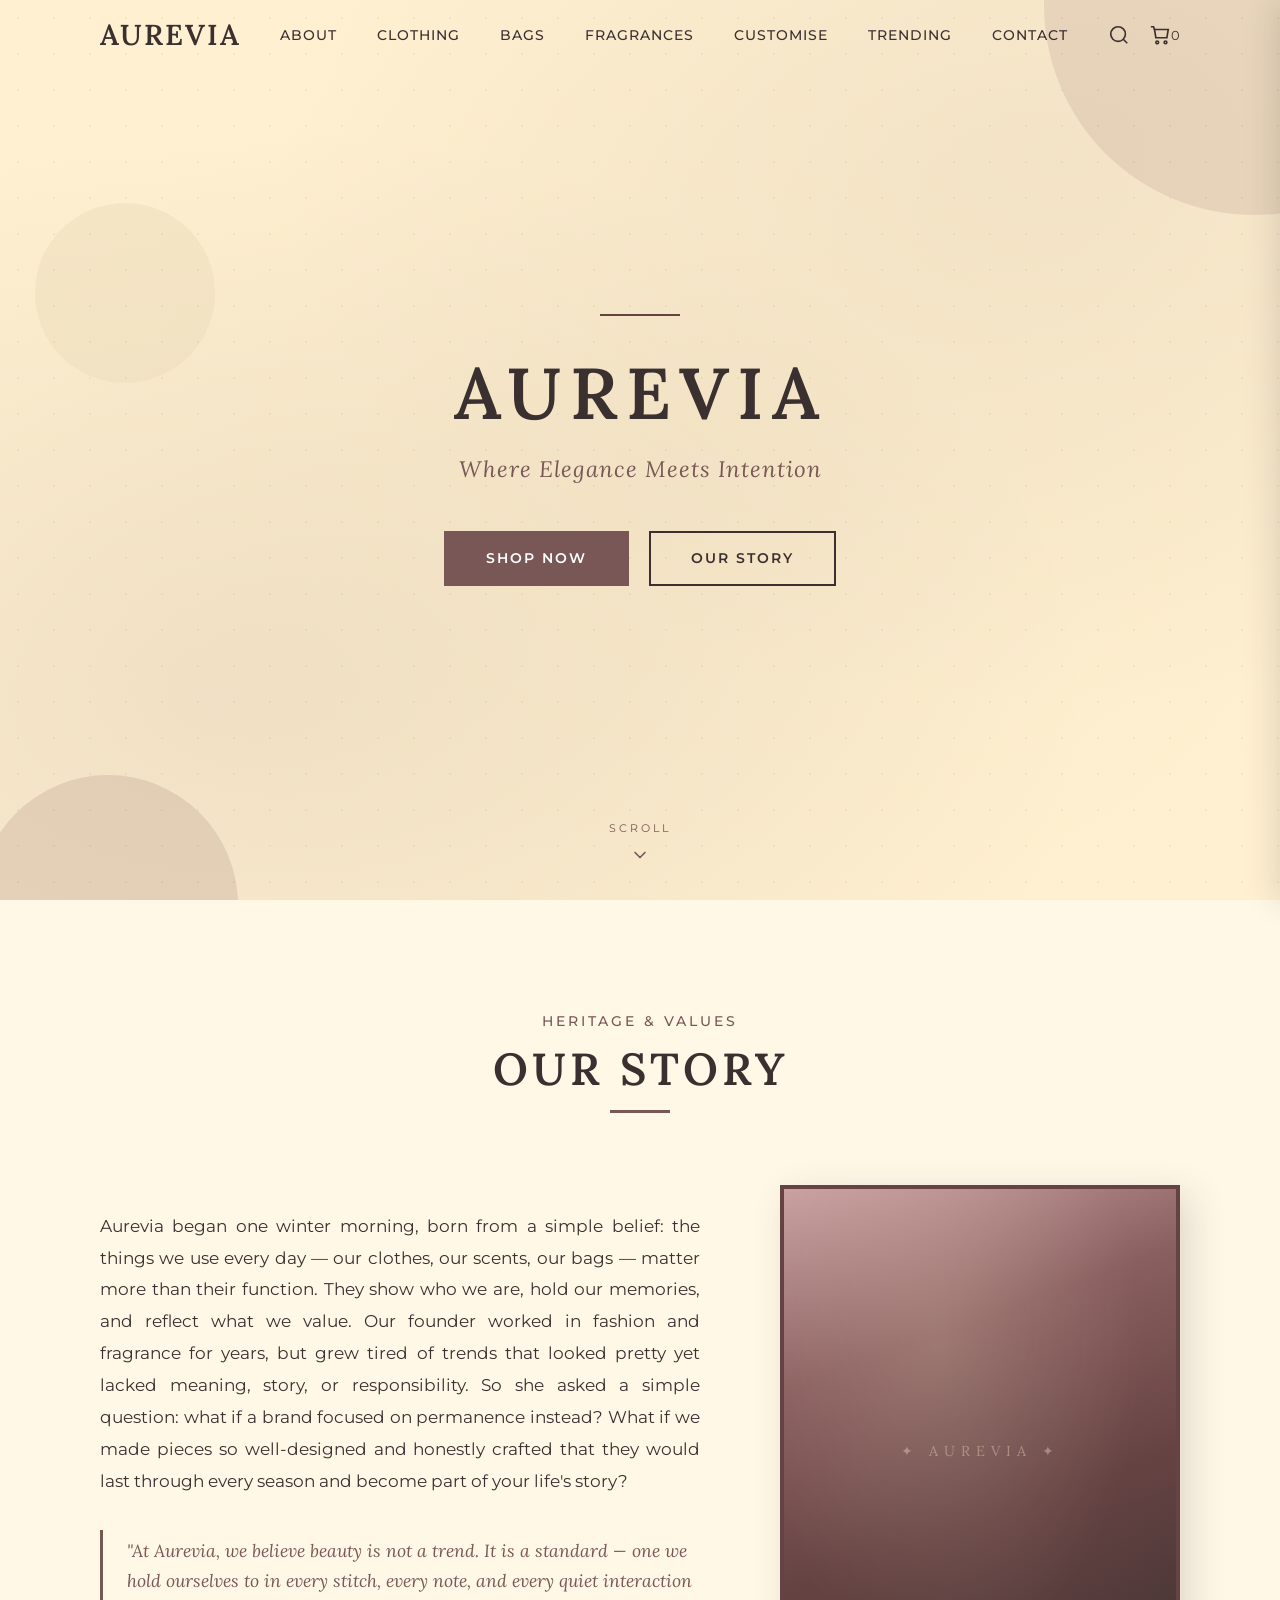
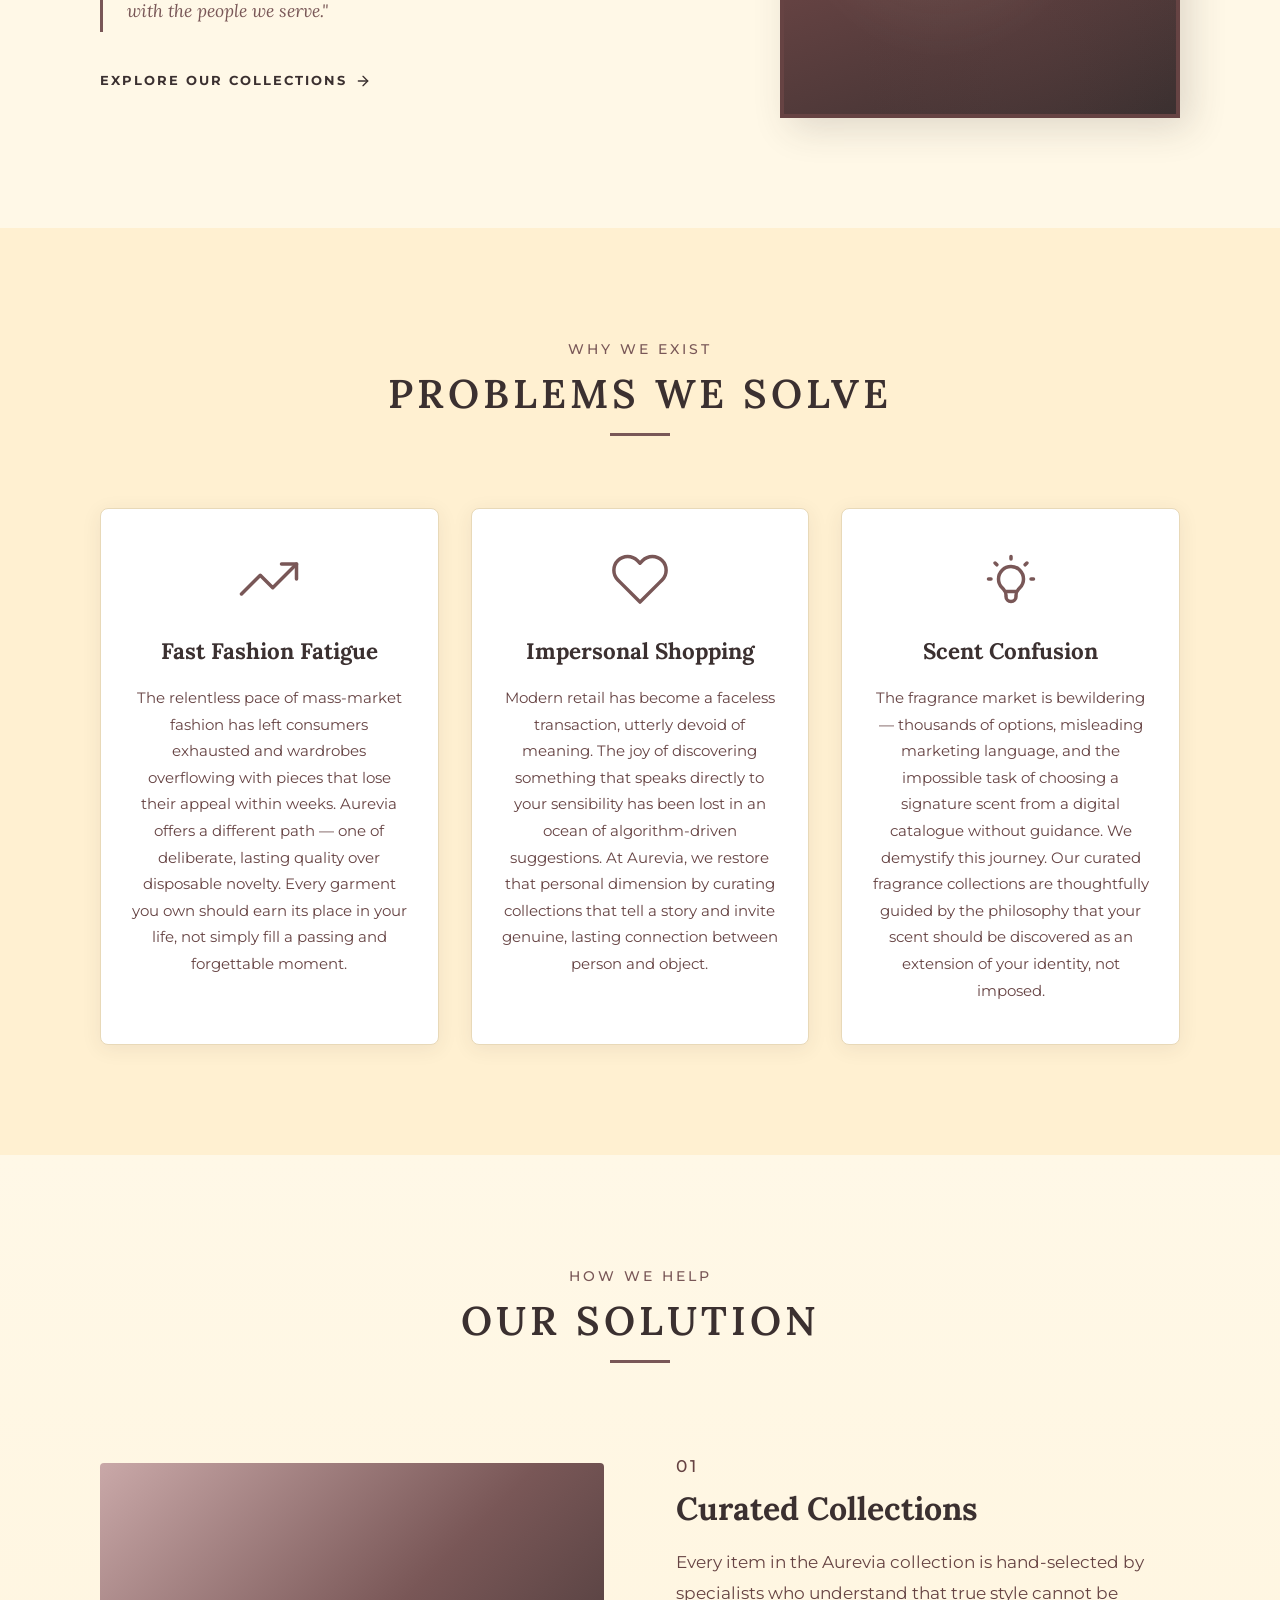
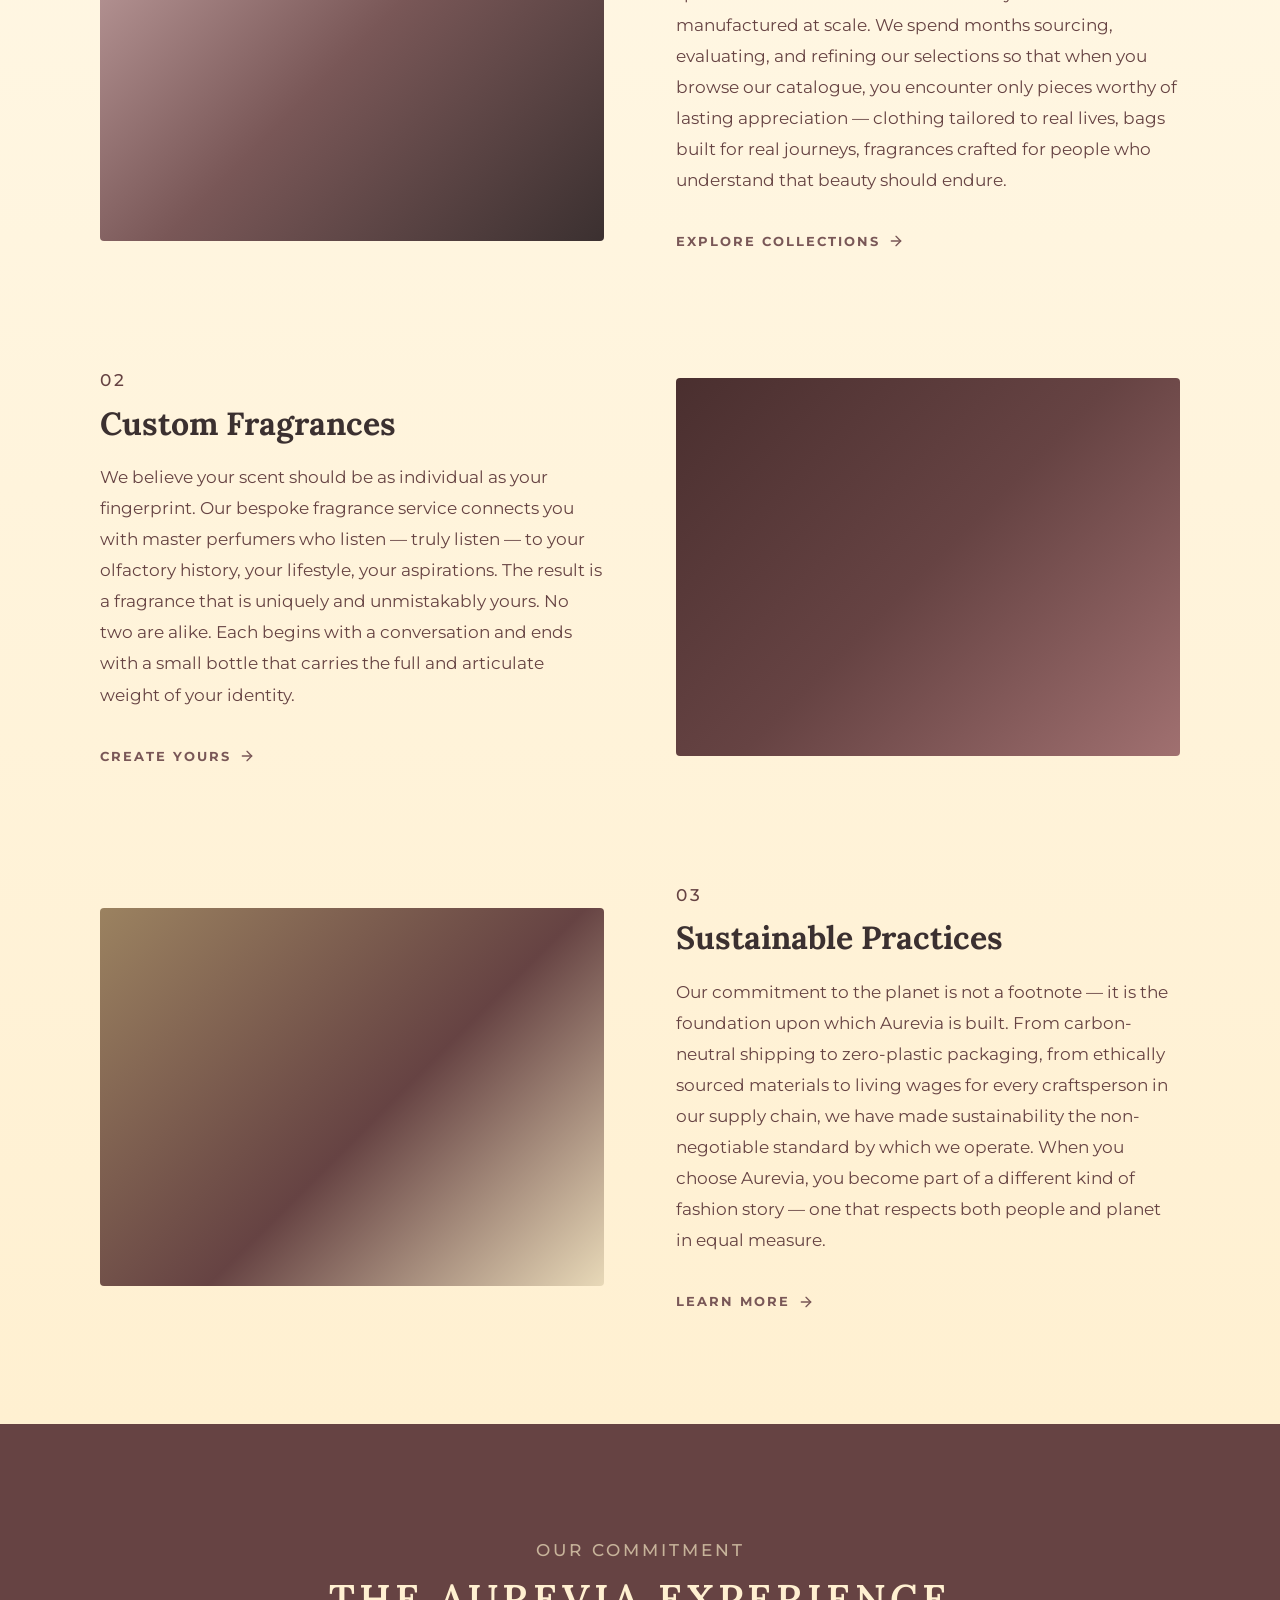
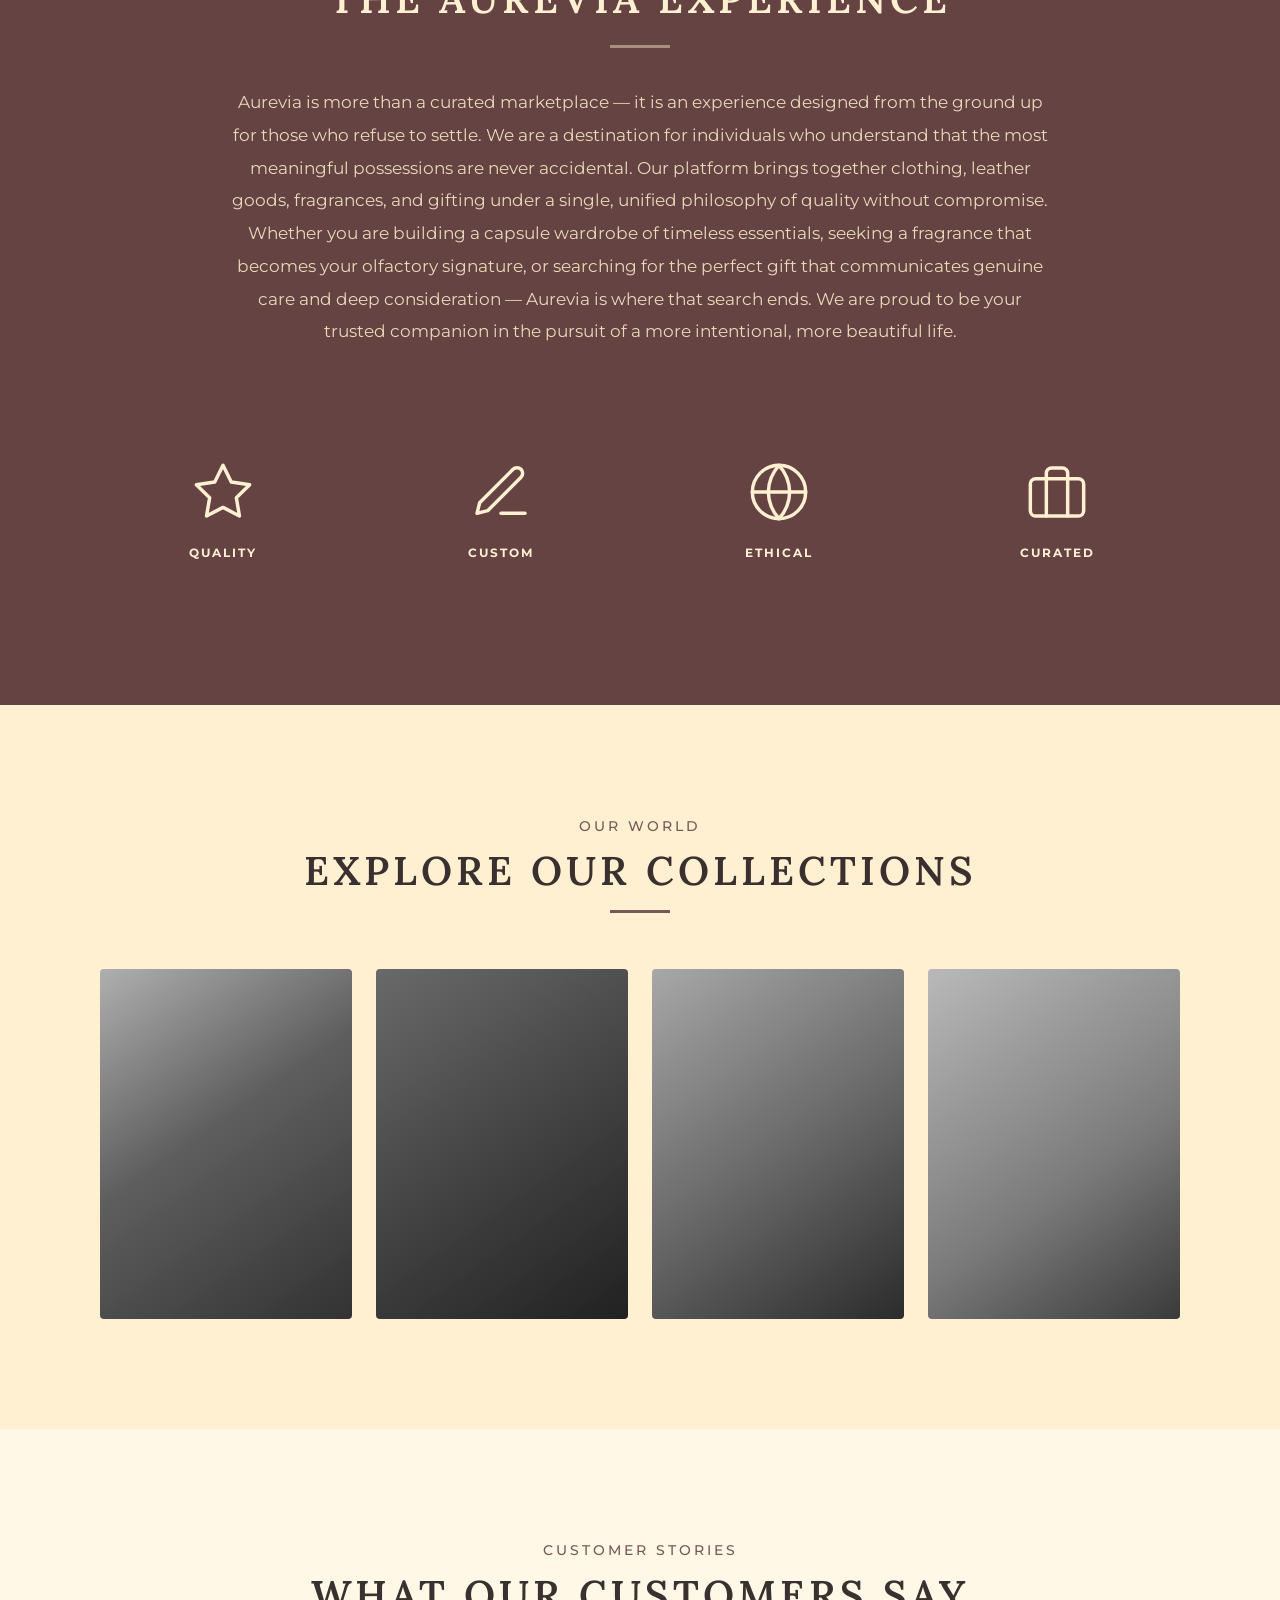
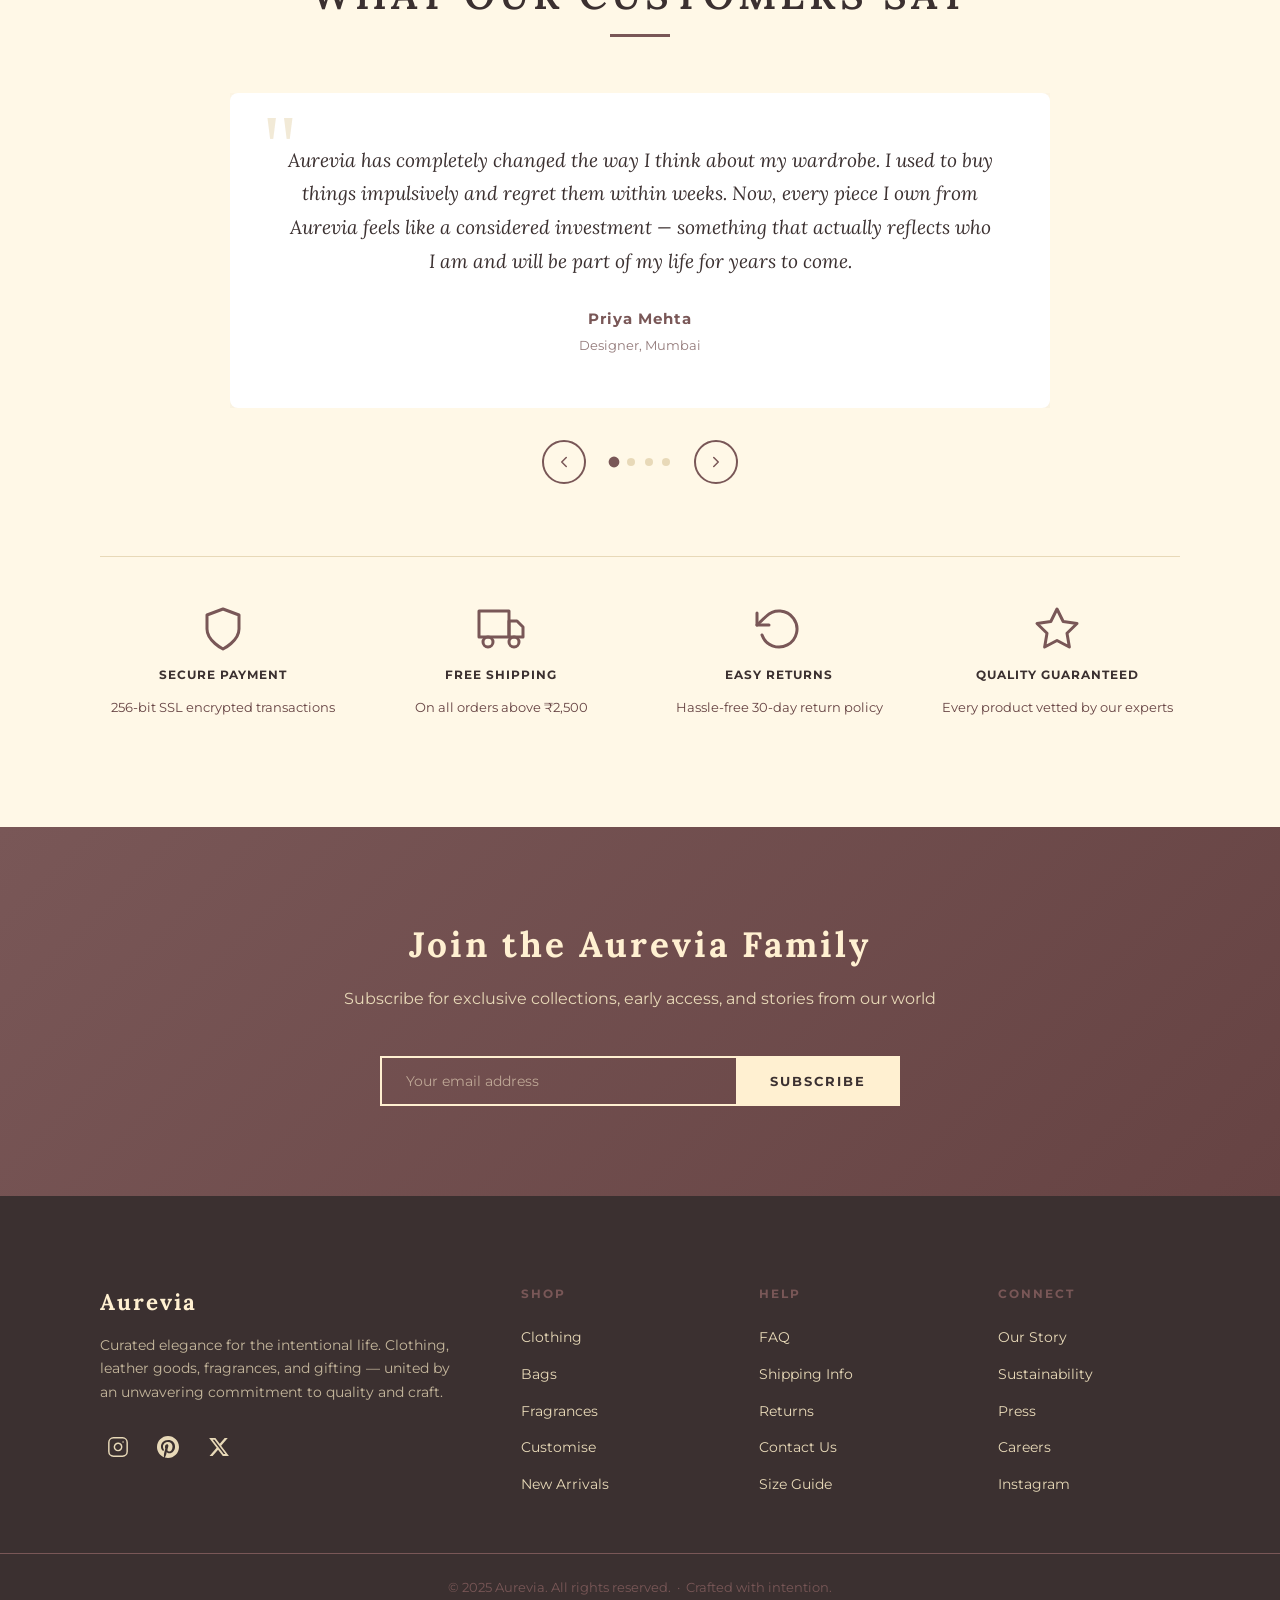
==== commit aafacd53: "design changes" ====
--- a/index.html
+++ b/index.html
@@ -19,6 +19,7 @@
 
     <!-- Stylesheets -->
     <link rel="stylesheet" href="styles/globals.css" />
+    <link rel="stylesheet" href="styles/responsive.css" />
     <link rel="stylesheet" href="styles/about.css" />
   </head>
   <body>
@@ -50,47 +51,65 @@
                 <line x1="21" y1="21" x2="16.65" y2="16.65" />
               </svg>
             </button>
+            <button class="hamburger" id="hamburgerBtn" aria-label="Menu" aria-expanded="false">
+              <span></span><span></span><span></span>
+            </button>
             <button class="nav-icon-btn" aria-label="Bag">
               <svg width="22" height="22" fill="none" viewBox="0 0 24 24" stroke="currentColor" stroke-width="1.8">
                 <path d="M6 6h15l-1.5 9h-12z"/><circle cx="9" cy="20" r="1.5"/><circle cx="18" cy="20" r="1.5"/><path d="M6 6L5 3H2"/>
               </svg>
               <span class="cart-count" id="cartCount">0</span>
             </button>
-            <button class="hamburger" id="hamburgerBtn" aria-label="Menu" aria-expanded="false">
-              <span></span><span></span><span></span>
-            </button>
           </div>
         </div>
       </div>
     </nav>
 
+    <!-- Mobile Menu Overlay -->
+    <div class="mobile-menu-overlay" id="mobileOverlay"></div>
+
     <!-- Mobile Menu -->
     <div class="mobile-menu" id="mobileMenu" aria-hidden="true">
-      <button
-        class="mobile-close-btn"
-        id="closeMenuBtn"
-        aria-label="Close menu"
-      >
-        <svg
-          width="28"
-          height="28"
-          fill="none"
-          viewBox="0 0 24 24"
-          stroke="currentColor"
-          stroke-width="1.8"
-          stroke-linecap="round"
-        >
-          <line x1="18" y1="6" x2="6" y2="18" />
-          <line x1="6" y1="6" x2="18" y2="18" />
-        </svg>
-      </button>
-      <a href="index.html">About</a>
-      <a href="clothing.html">Clothing</a>
-      <a href="bags.html">Bags</a>
-      <a href="fragrances.html">Fragrances</a>
-      <a href="customise.html">Customise</a>
-      <a href="trending.html">Trending</a>
-      <a href="contact.html">Contact</a>
+      <div class="mobile-menu-header">
+        <a href="index.html" class="logo">Aurevia</a>
+        <button class="mobile-close-btn" id="closeMenuBtn" aria-label="Close menu">
+          <svg width="28" height="28" fill="none" viewBox="0 0 24 24" stroke="currentColor" stroke-width="1.8" stroke-linecap="round">
+            <line x1="18" y1="6" x2="6" y2="18"/>
+            <line x1="6" y1="6" x2="18" y2="18"/>
+          </svg>
+        </button>
+      </div>
+      <ul class="mobile-menu-nav">
+        <li><a href="index.html" class="active">About</a></li>
+        <li><a href="clothing.html">Clothing</a></li>
+        <li><a href="bags.html">Bags</a></li>
+        <li><a href="fragrances.html">Fragrances</a></li>
+        <li><a href="customise.html">Customise</a></li>
+        <li><a href="trending.html">Trending</a></li>
+        <li><a href="contact.html">Contact</a></li>
+      </ul>
+      <div class="mobile-menu-footer">
+        <div class="mobile-menu-social">
+          <a href="#" aria-label="Instagram">
+            <svg width="22" height="22" fill="none" viewBox="0 0 24 24" stroke="currentColor" stroke-width="1.6">
+              <rect x="2" y="2" width="20" height="20" rx="5"/>
+              <path d="M16 11.37A4 4 0 1112.63 8 4 4 0 0116 11.37z"/>
+              <line x1="17.5" y1="6.5" x2="17.51" y2="6.5"/>
+            </svg>
+          </a>
+          <a href="#" aria-label="Facebook">
+            <svg width="22" height="22" fill="none" viewBox="0 0 24 24" stroke="currentColor" stroke-width="1.6">
+              <path d="M18 2h-3a5 5 0 00-5 5v3H7v4h3v8h4v-8h3l1-4h-4V7a1 1 0 011-1h3z"/>
+            </svg>
+          </a>
+          <a href="#" aria-label="Pinterest">
+            <svg width="22" height="22" viewBox="0 0 24 24" fill="currentColor">
+              <path d="M12 0C5.373 0 0 5.373 0 12c0 5.084 3.163 9.426 7.627 11.174-.105-.949-.2-2.405.042-3.441.218-.937 1.407-5.965 1.407-5.965s-.359-.719-.359-1.782c0-1.668.967-2.914 2.171-2.914 1.023 0 1.518.769 1.518 1.69 0 1.029-.655 2.568-.994 3.995-.283 1.194.599 2.169 1.777 2.169 2.133 0 3.772-2.249 3.772-5.495 0-2.873-2.064-4.882-5.012-4.882-3.414 0-5.418 2.561-5.418 5.207 0 1.031.397 2.138.893 2.738a.36.36 0 01.083.345l-.333 1.36c-.053.22-.174.267-.402.161-1.499-.698-2.436-2.889-2.436-4.649 0-3.785 2.75-7.262 7.929-7.262 4.163 0 7.398 2.967 7.398 6.931 0 4.136-2.607 7.464-6.227 7.464-1.216 0-2.359-.632-2.75-1.378l-.748 2.853c-.271 1.043-1.002 2.35-1.492 3.146C9.57 23.812 10.763 24 12 24c6.627 0 12-5.373 12-12S18.627 0 12 0z"/>
+            </svg>
+          </a>
+        </div>
+        <p class="mobile-menu-copyright">&copy; 2025 Aurevia</p>
+      </div>
     </div>
 
     <main>
--- a/styles/globals.css
+++ b/styles/globals.css
@@ -34,6 +34,11 @@
   box-sizing: border-box;
   margin: 0;
   padding: 0;
+}
+
+*:focus-visible {
+  outline: 2px solid var(--warm-brown);
+  outline-offset: 2px;
 }
 
 html {
@@ -180,6 +185,10 @@
   transform: scale(1.05);
   box-shadow: 0 8px 25px rgba(121, 87, 87, 0.35);
 }
+.btn-primary:focus-visible {
+  outline: 3px solid var(--deep-brown);
+  outline-offset: 2px;
+}
 .btn-primary:active { transform: scale(0.98); }
 
 .btn-secondary {
@@ -202,4 +211,8 @@
   color: var(--white);
   transform: scale(1.05);
 }
+.btn-secondary:focus-visible {
+  outline: 3px solid var(--dark-brown);
+  outline-offset: 2px;
+}
 .btn-secondary:active { transform: scale(0.98); }
--- a/styles/responsive.css
+++ b/styles/responsive.css
@@ -0,0 +1,925 @@
+/* =============================================
+   RESPONSIVE.CSS — Aurevia E-Commerce
+   Responsive design system & mobile navigation
+   ============================================= */
+
+/* ─────────────────────────────────────────────
+   TABLE OF CONTENTS
+   ─────────────────────────────────────────────
+   1. Container Widths & Spacing
+   2. Typography Scaling
+   3. Display Utilities (Hide/Show)
+   4. Spacing Utilities
+   5. Responsive Animations
+   6. Media Query Breakpoints
+      6.1 Extra Large (≥ 1440px)
+      6.2 Large (1200px - 1439px)
+      6.3 Medium (992px - 1199px)
+      6.4 Small (768px - 991px)
+      6.5 Extra Small (< 768px)
+      6.6 Very Small (< 480px)
+   7. Mobile Navigation Enhancement Overrides
+   8. Hero Sections Responsive
+   9. Product Grids Responsive
+   10. Two-Column Layouts Responsive
+   11. Forms & Inputs Responsive
+   12. Tables Responsive
+   13. Footer Responsive
+   14. Modals Responsive
+   ───────────────────────────────────────────── */
+
+/* ─── 1. Container Widths ───────────────────── */
+.container {
+  max-width: 1320px;
+  padding: 0 30px;
+}
+
+/* ─── 2. Typography Scaling ─────────────────── */
+.hero-brand {
+  font-size: 3.5rem;
+}
+
+.section-title {
+  font-size: 2.5rem;
+}
+
+.page-title {
+  font-size: 3rem;
+}
+
+/* ─── 3. Display Utilities ──────────────────── */
+.hide-desktop {
+  display: none !important;
+}
+
+.hide-mobile {
+  display: block !important;
+}
+
+.show-desktop-only {
+  display: block !important;
+}
+
+.show-mobile-only {
+  display: none !important;
+}
+
+/* Utility for flex/grid display types */
+.hide-mobile-flex {
+  display: flex !important;
+}
+
+.hide-mobile-grid {
+  display: grid !important;
+}
+
+/* ─── 4. Spacing Utilities ───────────────────── */
+.section-padding {
+  padding: 80px 20px;
+}
+
+.element-gap-lg {
+  gap: 30px;
+}
+
+.element-gap-sm {
+  gap: 20px;
+}
+
+/* ─── 5. Reduced Motion ───────────────────────── */
+@media (prefers-reduced-motion: reduce) {
+  *,
+  *::before,
+  *::after {
+    animation-duration: 0.01ms !important;
+    animation-iteration-count: 1 !important;
+    transition-duration: 0.01ms !important;
+  }
+}
+
+/* ─── 6. Media Query Breakpoints ──────────────── */
+
+/* ── 6.1 Extra Large: ≥ 1440px ── */
+@media (min-width: 1440px) {
+  .container {
+    max-width: 1320px;
+    padding: 0 30px;
+  }
+
+  .hero-brand {
+    font-size: 4rem;
+  }
+
+  .section-title {
+    font-size: 2.8rem;
+  }
+}
+
+/* ── 6.2 Large: 1200px - 1439px ── */
+@media (max-width: 1439px) and (min-width: 1200px) {
+  .container {
+    max-width: 1140px;
+    padding: 0 30px;
+  }
+
+  .hero-brand {
+    font-size: 3.5rem;
+  }
+
+  .section-title {
+    font-size: 2.5rem;
+  }
+}
+
+/* ── 6.3 Medium: 992px - 1199px ── */
+@media (max-width: 1199px) and (min-width: 992px) {
+  .container {
+    max-width: 960px;
+    padding: 0 25px;
+  }
+
+  .hero-brand {
+    font-size: 2.8rem;
+  }
+
+  .section-title {
+    font-size: 2rem;
+  }
+
+  .page-title {
+    font-size: 2.5rem;
+  }
+
+  .section-padding {
+    padding: 60px 20px;
+  }
+
+  .element-gap-lg {
+    gap: 25px;
+  }
+
+  .element-gap-sm {
+    gap: 15px;
+  }
+}
+
+/* ── 6.4 Small: 768px - 991px ── */
+@media (max-width: 991px) and (min-width: 768px) {
+  .container {
+    max-width: 720px;
+    padding: 0 20px;
+  }
+
+  /* Typography */
+  .hero-brand {
+    font-size: 2.2rem;
+  }
+
+  .section-title {
+    font-size: 1.7rem;
+  }
+
+  .page-title {
+    font-size: 2.2rem;
+  }
+
+  h3 {
+    font-size: 1.3rem;
+  }
+
+  body {
+    font-size: 0.95rem;
+  }
+
+  /* Spacing */
+  .section-padding {
+    padding: 50px 15px;
+  }
+
+  .element-gap-lg {
+    gap: 20px;
+  }
+
+  .element-gap-sm {
+    gap: 12px;
+  }
+
+  /* Show hamburger, hide desktop nav */
+  .nav-links {
+    display: none !important;
+  }
+
+  .hamburger {
+    display: flex !important;
+  }
+
+  /* Update display utilities */
+  .hide-desktop {
+    display: block !important;
+  }
+
+  .hide-mobile {
+    display: none !important;
+  }
+
+  .hide-mobile-flex {
+    display: none !important;
+  }
+
+  .hide-mobile-grid {
+    display: none !important;
+  }
+
+  .show-desktop-only {
+    display: none !important;
+  }
+
+  .show-mobile-only {
+    display: block !important;
+  }
+}
+
+/* ── 6.5 Extra Small: < 768px ── */
+@media (max-width: 767px) {
+  .container {
+    max-width: 100%;
+    padding: 0 15px;
+  }
+
+  /* Typography Scaling */
+  .hero-brand {
+    font-size: 1.9rem;
+  }
+
+  .hero-tagline {
+    font-size: 1rem;
+  }
+
+  .section-title {
+    font-size: 1.5rem;
+  }
+
+  .page-title {
+    font-size: 1.9rem;
+    letter-spacing: 2px;
+  }
+
+  .page-subtitle {
+    font-size: 1rem;
+  }
+
+  h3 {
+    font-size: 1.2rem;
+  }
+
+  body {
+    font-size: 0.9rem;
+  }
+
+  small,
+  .small-text {
+    font-size: 0.8rem;
+  }
+
+  /* Navigation */
+  .navbar {
+    height: 60px !important;
+  }
+
+  .nav-inner {
+    height: 60px !important;
+  }
+
+  .logo {
+    font-size: 1.5rem;
+  }
+
+  /* Spacing */
+  .section-padding {
+    padding: 40px 15px;
+  }
+
+  .element-gap-lg {
+    gap: 15px;
+  }
+
+  .element-gap-sm {
+    gap: 10px;
+  }
+
+  /* Display utilities */
+  .hide-desktop {
+    display: block !important;
+  }
+
+  .hide-mobile {
+    display: none !important;
+  }
+
+  .hide-mobile-flex {
+    display: none !important;
+  }
+
+  .hide-mobile-grid {
+    display: none !important;
+  }
+
+  .show-desktop-only {
+    display: none !important;
+  }
+
+  .show-mobile-only {
+    display: block !important;
+  }
+
+  /* Hero Section */
+  .hero {
+    min-height: 350px !important;
+    height: auto !important;
+    padding: 80px 15px 40px !important;
+  }
+
+  .hero-buttons {
+    flex-direction: column;
+    align-items: center;
+    gap: 15px;
+  }
+
+  .btn-primary,
+  .btn-secondary {
+    width: 100%;
+    max-width: 280px;
+    text-align: center;
+    padding: 12px 30px;
+  }
+
+  /* Footer - Stacked layout */
+  .footer-grid {
+    grid-template-columns: 1fr !important;
+    gap: 2rem !important;
+  }
+
+  .footer-brand {
+    grid-column: 1 / -1 !important;
+    text-align: center;
+  }
+
+  .footer-social {
+    justify-content: center;
+  }
+
+  .footer-col {
+    text-align: center;
+  }
+
+  .footer-col h4 {
+    margin-bottom: 1rem;
+  }
+
+  .footer-links {
+    align-items: center;
+  }
+
+  /* Touch targets */
+  button,
+  .nav-icon-btn,
+  .mobile-close-btn,
+  .mobile-menu a {
+    min-height: 44px;
+    min-width: 44px;
+  }
+
+  /* Prevent horizontal scroll */
+  body {
+    overflow-x: hidden;
+  }
+}
+
+/* ── 6.6 Very Small: < 480px ── */
+@media (max-width: 480px) {
+  .container {
+    padding: 0 12px;
+  }
+
+  .hero-brand {
+    font-size: 1.7rem;
+    letter-spacing: 3px;
+  }
+
+  .section-title {
+    font-size: 1.4rem;
+    letter-spacing: 2px;
+  }
+
+  .page-title {
+    font-size: 1.6rem;
+    letter-spacing: 2px;
+  }
+
+  h3 {
+    font-size: 1.1rem;
+  }
+
+  .logo {
+    font-size: 1.3rem;
+    letter-spacing: 1px;
+  }
+
+  .section-padding {
+    padding: 35px 12px;
+  }
+
+  /* Single column grids */
+  .categories-grid,
+  .problems-grid,
+  .project-features {
+    grid-template-columns: 1fr !important;
+  }
+
+  .trust-grid {
+    grid-template-columns: repeat(2, 1fr) !important;
+  }
+
+  .product-grid.grid-4,
+  .product-grid.grid-3,
+  .product-grid.grid-2 {
+    grid-template-columns: 1fr !important;
+  }
+
+  /* Forms */
+  .form-row {
+    flex-direction: column;
+    gap: 0;
+  }
+
+  input,
+  select,
+  textarea {
+    font-size: 16px !important; /* Prevents iOS zoom */
+  }
+
+  /* Mobile menu */
+  .mobile-drawer {
+    width: 85vw !important;
+    max-width: 320px !important;
+  }
+}
+
+/* ── 6.7 Ultra Small: < 375px ── */
+@media (max-width: 375px) {
+  .hero-brand {
+    font-size: 1.5rem;
+  }
+
+  .section-title {
+    font-size: 1.3rem;
+  }
+
+  .mobile-drawer {
+    width: 90vw !important;
+  }
+}
+
+/* ─── 7. Mobile Navigation Enhancement ────────── */
+
+/* Mobile Menu Overlay */
+.mobile-overlay {
+  position: fixed;
+  inset: 0;
+  background: rgba(59, 48, 48, 0.5);
+  z-index: 1000;
+  opacity: 0;
+  visibility: hidden;
+  transition: opacity 0.3s ease, visibility 0.3s ease;
+}
+
+.mobile-overlay.visible {
+  opacity: 1;
+  visibility: visible;
+}
+
+/* Enhanced Mobile Drawer */
+.mobile-drawer {
+  position: fixed;
+  top: 0;
+  right: 0;
+  width: 280px;
+  max-width: 320px;
+  height: 100vh;
+  background: var(--cream-bg);
+  z-index: 1001;
+  transform: translateX(100%);
+  transition: transform 0.35s cubic-bezier(0.25, 0.46, 0.45, 0.94);
+  box-shadow: -5px 0 30px rgba(59, 48, 48, 0.15);
+  display: flex;
+  flex-direction: column;
+  overflow-y: auto;
+}
+
+.mobile-drawer.open {
+  transform: translateX(0);
+}
+
+/* Drawer Header */
+.mobile-drawer-header {
+  height: 70px;
+  padding: 0 20px;
+  display: flex;
+  align-items: center;
+  justify-content: space-between;
+  border-bottom: 1px solid var(--cream-dark);
+  flex-shrink: 0;
+}
+
+.mobile-drawer-header .logo {
+  font-size: 1.4rem;
+}
+
+/* Drawer Navigation */
+.mobile-drawer-nav {
+  flex: 1;
+  padding: 20px 0;
+  list-style: none;
+  margin: 0;
+}
+
+.mobile-drawer-nav li {
+  border-bottom: 1px solid var(--cream-dark);
+}
+
+.mobile-drawer-nav a {
+  display: block;
+  padding: 18px 30px;
+  font-family: var(--font-secondary);
+  font-size: 1rem;
+  font-weight: 500;
+  text-transform: uppercase;
+  letter-spacing: 2px;
+  color: var(--dark-brown);
+  text-decoration: none;
+  text-align: center;
+  transition: all 0.2s ease;
+  position: relative;
+}
+
+.mobile-drawer-nav a::before {
+  content: '';
+  position: absolute;
+  left: 0;
+  top: 0;
+  bottom: 0;
+  width: 0;
+  background: var(--warm-brown);
+  transition: width 0.2s ease;
+}
+
+.mobile-drawer-nav a:hover {
+  background: var(--cream-light);
+  color: var(--warm-brown);
+  padding-left: 35px;
+}
+
+.mobile-drawer-nav a:hover::before {
+  width: 4px;
+}
+
+.mobile-drawer-nav a.active {
+  background: var(--warm-brown);
+  color: var(--cream-bg);
+  font-weight: 600;
+}
+
+/* Drawer Footer */
+.mobile-drawer-footer {
+  padding: 25px 20px;
+  border-top: 1px solid var(--cream-dark);
+  flex-shrink: 0;
+}
+
+.mobile-drawer-social {
+  display: flex;
+  justify-content: center;
+  gap: 25px;
+  margin-bottom: 15px;
+}
+
+.mobile-drawer-social a {
+  display: flex;
+  align-items: center;
+  justify-content: center;
+  width: 28px;
+  height: 28px;
+  color: var(--warm-brown);
+  transition: all 0.2s ease;
+}
+
+.mobile-drawer-social a:hover {
+  color: var(--dark-brown);
+  transform: scale(1.15);
+}
+
+.mobile-drawer-copyright {
+  font-family: var(--font-secondary);
+  font-size: 0.75rem;
+  color: var(--warm-brown);
+  text-align: center;
+  margin: 0;
+}
+
+/* Body scroll lock */
+body.menu-open {
+  overflow: hidden;
+  position: fixed;
+  width: 100%;
+  height: 100%;
+}
+
+/* Hamburger Animation States */
+.hamburger.active span:nth-child(1) {
+  transform: rotate(45deg) translate(5px, 5px);
+}
+
+.hamburger.active span:nth-child(2) {
+  opacity: 0;
+  transform: scaleX(0);
+}
+
+.hamburger.active span:nth-child(3) {
+  transform: rotate(-45deg) translate(7px, -6px);
+}
+
+/* ─── 8. Hero Sections Responsive ───────────── */
+@media (max-width: 991px) {
+  .hero {
+    min-height: 400px;
+  }
+
+  .page-hero {
+    padding: 120px 0 40px;
+  }
+}
+
+@media (max-width: 767px) {
+  .hero-content {
+    padding: 0 15px;
+  }
+
+  .hero-scroll {
+    display: none;
+  }
+
+  .page-hero {
+    padding: 100px 0 30px;
+    min-height: auto;
+  }
+}
+
+/* ─── 9. Product Grids Responsive ────────────── */
+@media (max-width: 1200px) {
+  .product-grid.grid-4 {
+    grid-template-columns: repeat(3, 1fr);
+  }
+}
+
+@media (max-width: 991px) {
+  .product-grid.grid-4,
+  .product-grid.grid-3 {
+    grid-template-columns: repeat(2, 1fr);
+  }
+
+  .product-image {
+    height: 240px;
+  }
+}
+
+@media (max-width: 767px) {
+  .product-grid.grid-4,
+  .product-grid.grid-3,
+  .product-grid.grid-2 {
+    grid-template-columns: repeat(2, 1fr);
+    gap: 15px;
+  }
+
+  .product-image {
+    height: 200px;
+  }
+
+  .product-info {
+    padding: 15px;
+  }
+
+  .product-name {
+    font-size: 0.95rem;
+  }
+
+  .current-price {
+    font-size: 0.9rem;
+  }
+
+  .add-to-cart-btn {
+    padding: 10px 15px;
+    font-size: 0.75rem;
+  }
+}
+
+@media (max-width: 480px) {
+  .product-grid.grid-4,
+  .product-grid.grid-3,
+  .product-grid.grid-2 {
+    grid-template-columns: 1fr;
+  }
+}
+
+/* ─── 10. Two-Column Layouts Responsive ───────── */
+@media (max-width: 991px) {
+  .two-column-layout {
+    grid-template-columns: 1fr;
+    gap: 2rem;
+  }
+
+  .two-column-layout .left-column,
+  .two-column-layout .right-column {
+    width: 100%;
+  }
+}
+
+/* ─── 11. Forms & Inputs Responsive ───────────── */
+@media (max-width: 767px) {
+  .form-row {
+    flex-direction: column;
+    gap: 0;
+  }
+
+  .form-group {
+    margin-bottom: 15px;
+  }
+
+  input,
+  select,
+  textarea {
+    height: 48px;
+    padding: 12px 15px;
+    font-size: 16px;
+  }
+
+  textarea {
+    height: auto;
+    min-height: 120px;
+  }
+
+  .submit-btn {
+    height: 50px;
+    width: 100%;
+    padding: 15px 25px;
+  }
+
+  .contact-grid {
+    grid-template-columns: 1fr;
+  }
+}
+
+/* ─── 12. Tables Responsive ───────────────────── */
+@media (max-width: 767px) {
+  .responsive-table {
+    display: block;
+  }
+
+  .responsive-table thead {
+    display: none;
+  }
+
+  .responsive-table tbody,
+  .responsive-table tr {
+    display: block;
+  }
+
+  .responsive-table td {
+    display: flex;
+    justify-content: space-between;
+    align-items: center;
+    padding: 12px 15px;
+    border-bottom: 1px solid var(--cream-dark);
+  }
+
+  .responsive-table td::before {
+    content: attr(data-label);
+    font-weight: 600;
+    color: var(--dark-brown);
+  }
+
+  .responsive-table tr {
+    margin-bottom: 15px;
+    border: 1px solid var(--cream-dark);
+    border-radius: 4px;
+  }
+}
+
+/* ─── 13. Footer Responsive ───────────────────── */
+@media (max-width: 1024px) {
+  .footer-grid {
+    grid-template-columns: repeat(2, 1fr);
+    gap: 2rem;
+  }
+
+  .footer-brand {
+    grid-column: 1 / -1;
+  }
+}
+
+@media (max-width: 767px) {
+  .footer {
+    padding-top: 3rem;
+  }
+
+  .footer-grid {
+    grid-template-columns: 1fr;
+    gap: 2rem;
+    padding-bottom: 2rem;
+  }
+
+  .footer-brand {
+    text-align: center;
+  }
+
+  .footer-brand p {
+    max-width: 280px;
+    margin-left: auto;
+    margin-right: auto;
+  }
+
+  .footer-social {
+    justify-content: center;
+  }
+
+  .footer-col {
+    text-align: center;
+  }
+
+  .footer-links {
+    align-items: center;
+  }
+
+  .footer-bottom {
+    padding: 1rem 0;
+  }
+
+  .footer-bottom p {
+    font-size: 0.75rem;
+  }
+}
+
+/* ─── 14. Modals Responsive ───────────────────── */
+@media (max-width: 767px) {
+  .modal {
+    align-items: flex-end;
+  }
+
+  .modal-content {
+    width: 100%;
+    max-width: 100%;
+    border-radius: 12px 12px 0 0;
+    max-height: 90vh;
+    overflow-y: auto;
+  }
+
+  .modal-close {
+    width: 44px;
+    height: 44px;
+  }
+}
+
+@media (max-width: 480px) {
+  .modal-content {
+    padding: 25px 20px;
+  }
+}
+
+/* ─── 15. Touch-Friendly Interactions ─────────── */
+@media (hover: none) {
+  .btn-primary:active,
+  .btn-secondary:active,
+  .add-to-cart-btn:active,
+  .nav-icon-btn:active {
+    transform: scale(0.97);
+    opacity: 0.9;
+  }
+
+  .product-card:active {
+    transform: translateY(-3px);
+  }
+
+  .mobile-drawer-nav a:active {
+    background: var(--warm-brown);
+    color: var(--cream-bg);
+  }
+}
+
+/* ─── 16. Staggered Animation Delays ──────────── */
+.mobile-drawer-nav a:nth-child(1) { transition-delay: 0.05s; }
+.mobile-drawer-nav a:nth-child(2) { transition-delay: 0.10s; }
+.mobile-drawer-nav a:nth-child(3) { transition-delay: 0.15s; }
+.mobile-drawer-nav a:nth-child(4) { transition-delay: 0.20s; }
+.mobile-drawer-nav a:nth-child(5) { transition-delay: 0.25s; }
+.mobile-drawer-nav a:nth-child(6) { transition-delay: 0.30s; }
+.mobile-drawer-nav a:nth-child(7) { transition-delay: 0.35s; }
+.mobile-drawer-nav a:nth-child(8) { transition-delay: 0.40s; }
--- a/styles/about.css
+++ b/styles/about.css
@@ -104,62 +104,219 @@
 }
 
 /* Hamburger */
+.hamburger,
 .hamburger-btn {
   display: none;
   flex-direction: column;
-  justify-content: space-between;
-  width: 24px;
-  height: 18px;
-  color: var(--dark-brown);
-  transition: color var(--t-base);
-}
-.hamburger-btn:hover { color: var(--warm-brown); }
+  justify-content: center;
+  align-items: center;
+  width: 44px;
+  height: 44px;
+  background: transparent;
+  border: none;
+  cursor: pointer;
+  padding: 10px;
+  gap: 5px;
+}
+
+.hamburger span,
+.hamburger-btn span {
+  display: block;
+  width: 22px;
+  height: 2px;
+  background: var(--dark-brown);
+  border-radius: 1px;
+  transition: all 0.3s ease;
+  transform-origin: center;
+}
+
+.hamburger:hover span,
+.hamburger-btn:hover span { 
+  background: var(--warm-brown); 
+}
+
+.hamburger:active,
+.hamburger-btn:active {
+  transform: scale(0.95);
+}
+
+/* Hamburger Active State (X) */
+.hamburger.active span:nth-child(1),
+.hamburger-btn.active span:nth-child(1) {
+  transform: rotate(45deg) translate(5px, 5px);
+}
+
+.hamburger.active span:nth-child(2),
+.hamburger-btn.active span:nth-child(2) {
+  opacity: 0;
+  transform: scaleX(0);
+}
+
+.hamburger.active span:nth-child(3),
+.hamburger-btn.active span:nth-child(3) {
+  transform: rotate(-45deg) translate(5px, -5px);
+}
 
 /* ─── Mobile menu ─────────────────────────────── */
 .mobile-menu {
   position: fixed;
+  top: 0;
+  right: 0;
+  width: 280px;
+  max-width: 320px;
+  height: 100vh;
+  z-index: 1002;
+  background: var(--cream-bg);
+  transform: translateX(100%);
+  transition: transform 0.35s cubic-bezier(0.25, 0.46, 0.45, 0.94);
+  box-shadow: -5px 0 30px rgba(59, 48, 48, 0.15);
+  display: flex;
+  flex-direction: column;
+  overflow-y: auto;
+}
+
+.mobile-menu-overlay {
+  position: fixed;
   inset: 0;
   z-index: 1001;
-  background: var(--cream-bg);
-  transform: translateX(100%);
-  transition: transform 0.45s cubic-bezier(0.77, 0, 0.175, 1);
-  display: flex;
-  flex-direction: column;
-  align-items: center;
-  justify-content: center;
-  gap: 2.5rem;
-}
-
-.mobile-menu.open { transform: translateX(0); }
+  background: rgba(59, 48, 48, 0.5);
+  opacity: 0;
+  visibility: hidden;
+  transition: opacity 0.3s ease, visibility 0.3s ease;
+}
+
+.mobile-menu-overlay.visible {
+  opacity: 1;
+  visibility: visible;
+}
+
+.mobile-menu.open { 
+  transform: translateX(0); 
+}
+
+.mobile-menu-header {
+  height: 60px;
+  padding: 0 20px;
+  display: flex;
+  align-items: center;
+  justify-content: space-between;
+  border-bottom: 1px solid var(--cream-dark);
+  flex-shrink: 0;
+}
+
+.mobile-menu-header .logo {
+  font-size: 1.4rem;
+}
+
+.mobile-menu-nav {
+  flex: 1;
+  padding: 20px 0;
+  list-style: none;
+  margin: 0;
+}
+
+.mobile-menu-nav li {
+  border-bottom: 1px solid var(--cream-dark);
+}
 
 .mobile-menu a {
-  font-family: var(--font-primary);
-  font-size: 2rem;
-  color: var(--dark-brown);
+  display: block;
+  padding: 18px 30px;
+  font-family: var(--font-secondary);
+  font-size: 1rem;
+  font-weight: 500;
+  text-transform: uppercase;
   letter-spacing: 2px;
+  color: var(--dark-brown);
+  text-align: center;
+  text-decoration: none;
+  transition: all 0.2s ease;
   opacity: 0;
-  transform: translateX(24px);
-  transition: color var(--t-base), opacity 0.4s ease, transform 0.4s ease;
-}
-
-.mobile-menu.open a          { opacity: 1; transform: translateX(0); }
-.mobile-menu.open a:nth-child(2) { transition-delay: 0.08s; }
-.mobile-menu.open a:nth-child(3) { transition-delay: 0.14s; }
+  transform: translateX(20px);
+}
+
+.mobile-menu.open a {
+  opacity: 1;
+  transform: translateX(0);
+}
+
+.mobile-menu.open a:nth-child(1) { transition-delay: 0.05s; }
+.mobile-menu.open a:nth-child(2) { transition-delay: 0.10s; }
+.mobile-menu.open a:nth-child(3) { transition-delay: 0.15s; }
 .mobile-menu.open a:nth-child(4) { transition-delay: 0.20s; }
-.mobile-menu.open a:nth-child(5) { transition-delay: 0.26s; }
-
-.mobile-menu a:hover { color: var(--warm-brown); }
+.mobile-menu.open a:nth-child(5) { transition-delay: 0.25s; }
+.mobile-menu.open a:nth-child(6) { transition-delay: 0.30s; }
+.mobile-menu.open a:nth-child(7) { transition-delay: 0.35s; }
+.mobile-menu.open a:nth-child(8) { transition-delay: 0.40s; }
+
+.mobile-menu a:hover { 
+  background: var(--cream-light);
+  color: var(--warm-brown);
+}
+
+.mobile-menu a.active {
+  background: var(--warm-brown);
+  color: var(--cream-bg);
+  font-weight: 600;
+}
 
 .mobile-close-btn {
-  position: absolute;
-  top: 1.5rem;
-  right: 1.5rem;
-  color: var(--dark-brown);
-  transition: color var(--t-base), transform var(--t-base);
-}
+  display: flex;
+  align-items: center;
+  justify-content: center;
+  width: 44px;
+  height: 44px;
+  color: var(--dark-brown);
+  background: transparent;
+  border: none;
+  cursor: pointer;
+  transition: color 0.3s ease, transform 0.3s ease;
+}
+
 .mobile-close-btn:hover {
   color: var(--warm-brown);
   transform: rotate(90deg);
+}
+
+/* Mobile Menu Footer */
+.mobile-menu-footer {
+  padding: 25px 20px;
+  border-top: 1px solid var(--cream-dark);
+  flex-shrink: 0;
+}
+
+.mobile-menu-social {
+  display: flex;
+  justify-content: center;
+  gap: 25px;
+  margin-bottom: 15px;
+}
+
+.mobile-menu-social a {
+  display: flex;
+  align-items: center;
+  justify-content: center;
+  width: 28px;
+  height: 28px;
+  padding: 0;
+  color: var(--warm-brown);
+  transition: all 0.2s ease;
+  opacity: 1;
+  transform: none;
+}
+
+.mobile-menu-social a:hover {
+  color: var(--dark-brown);
+  transform: scale(1.15);
+  background: none;
+}
+
+.mobile-menu-copyright {
+  font-family: var(--font-secondary);
+  font-size: 0.75rem;
+  color: var(--warm-brown);
+  text-align: center;
+  margin: 0;
 }
 
 /* ─────────────────────────────────────────────
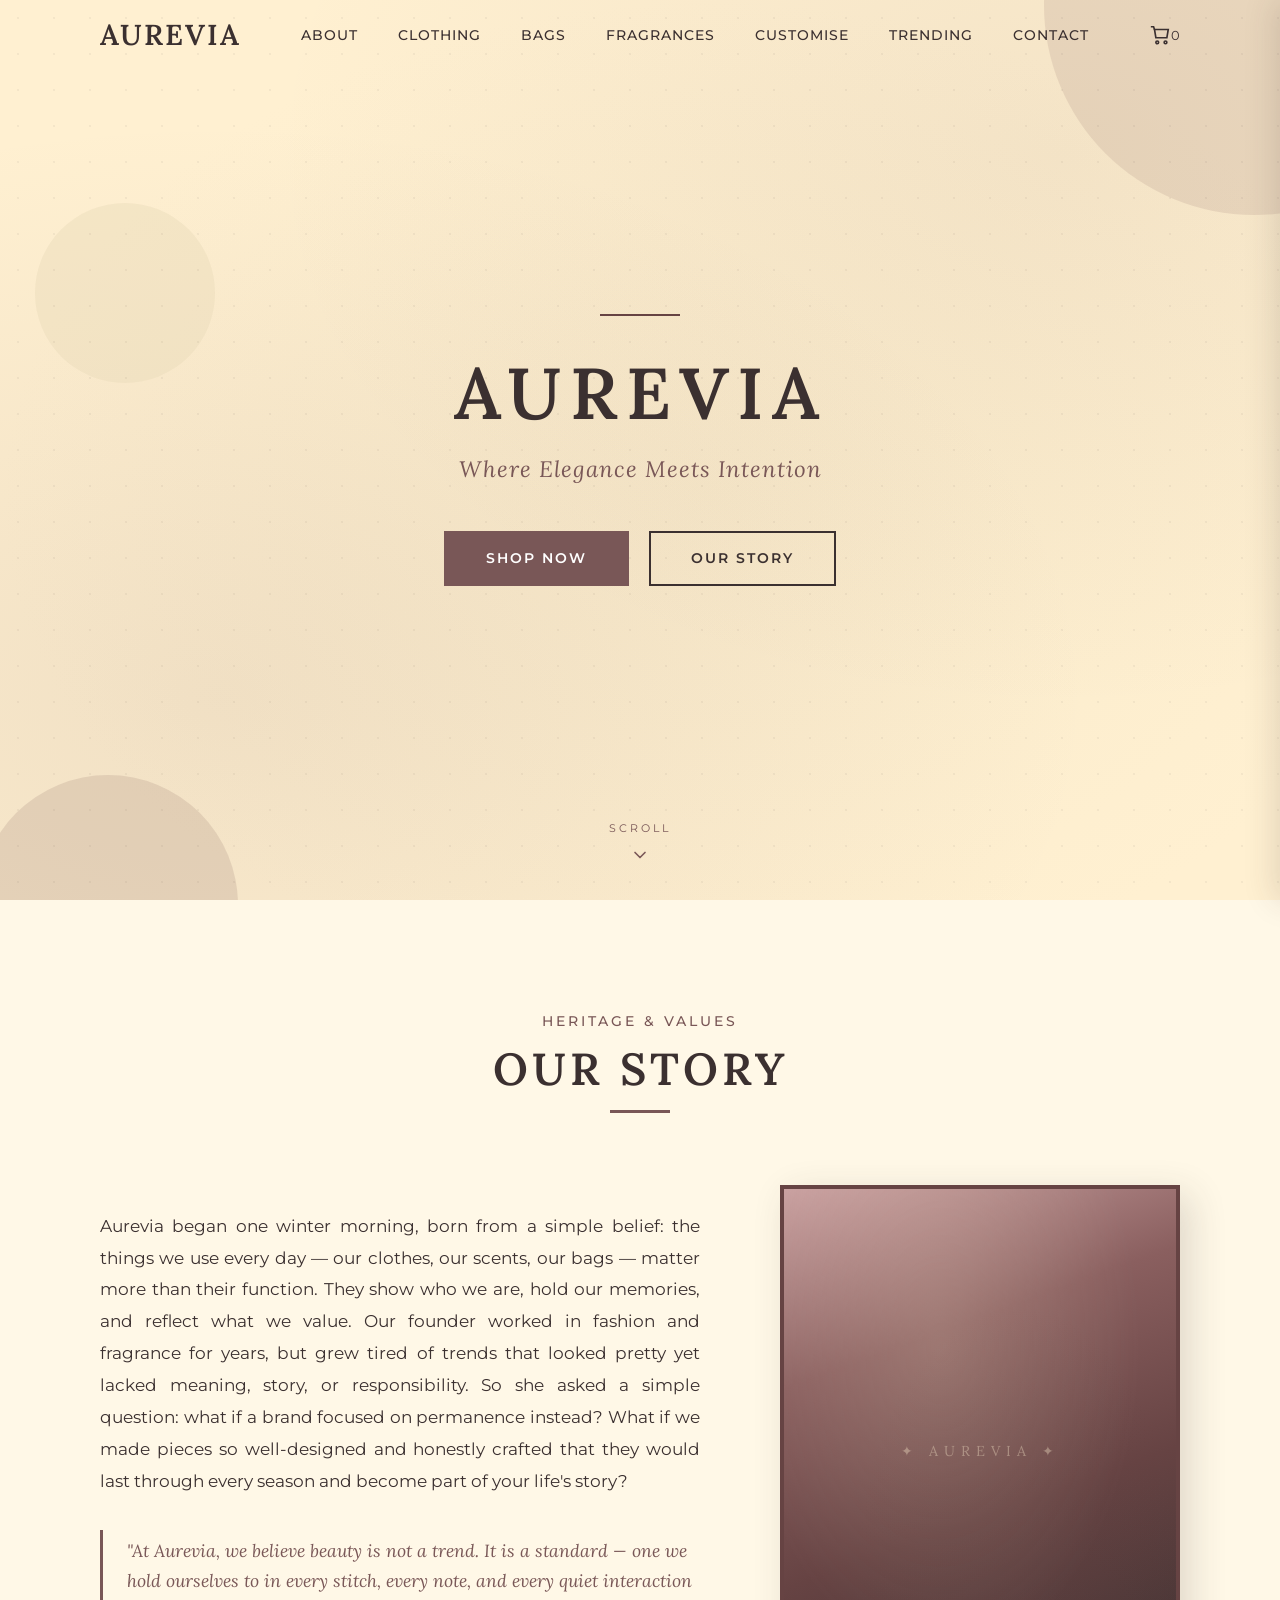
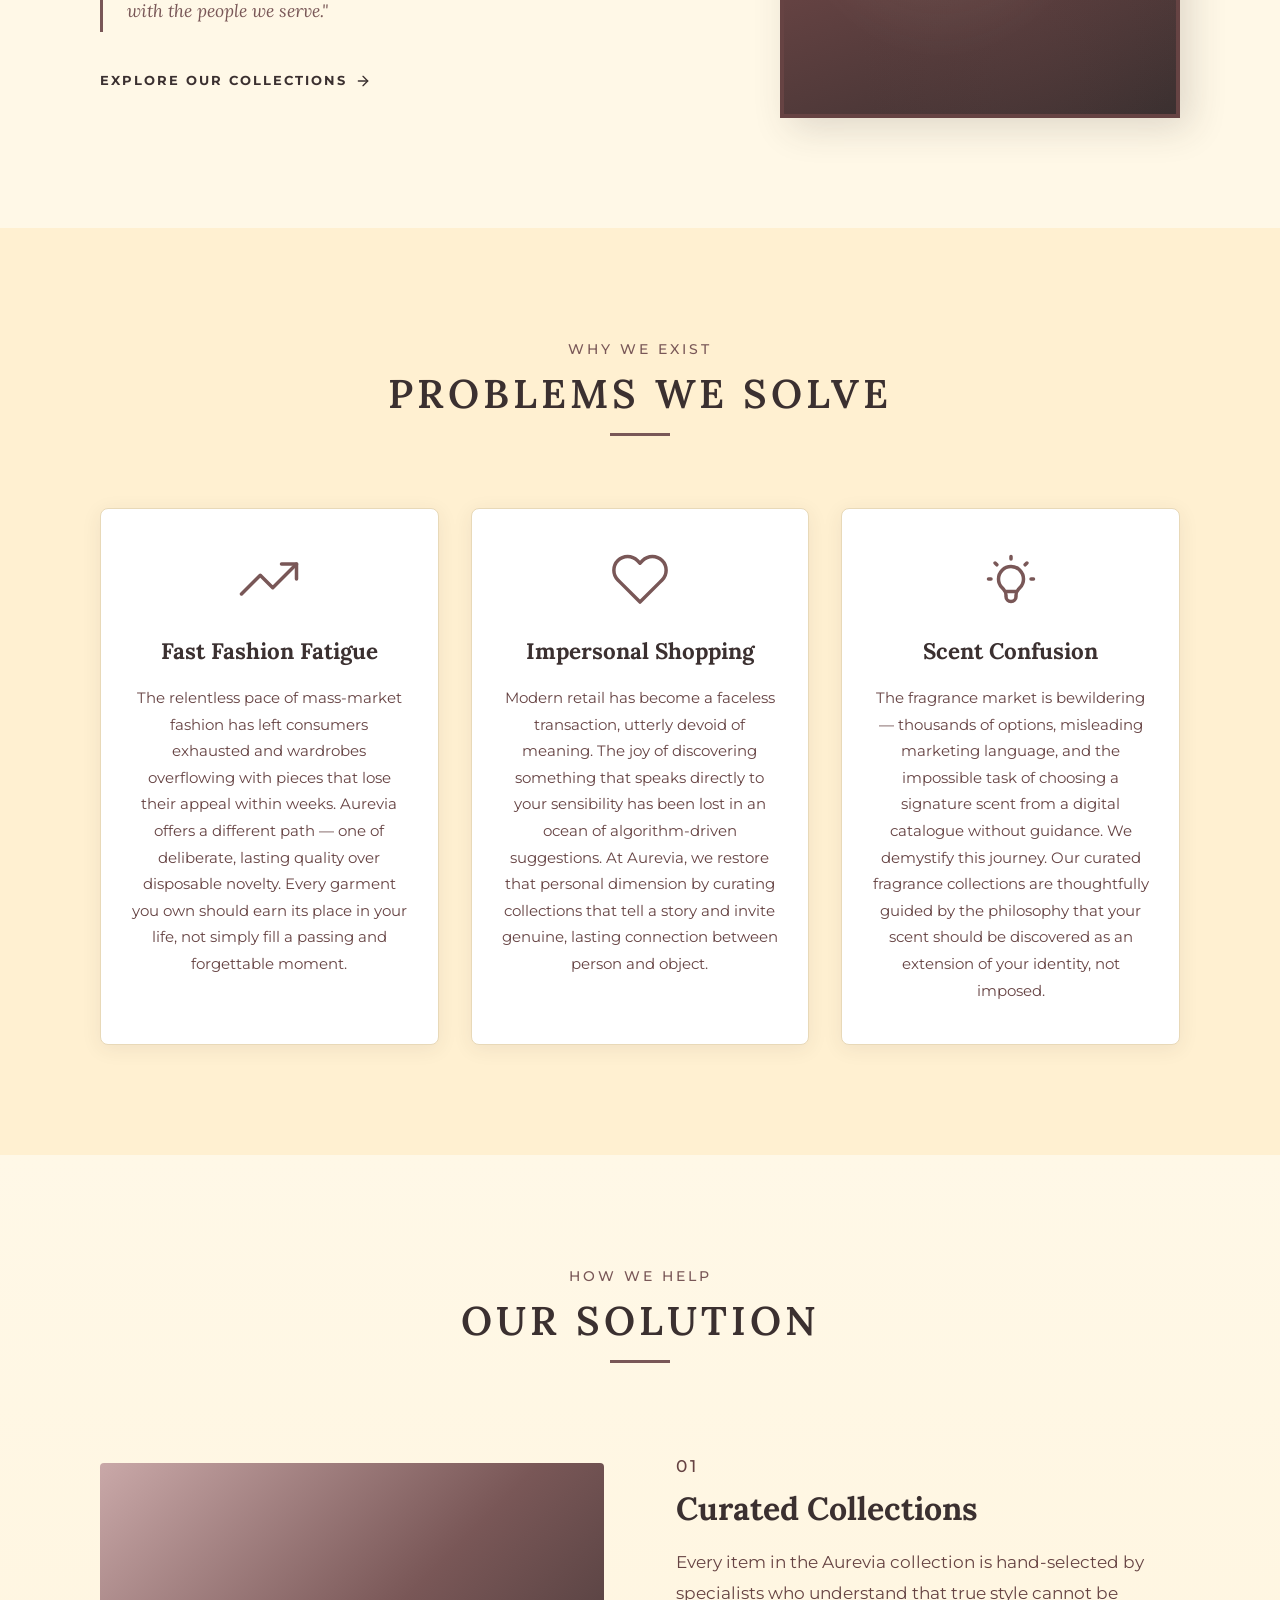
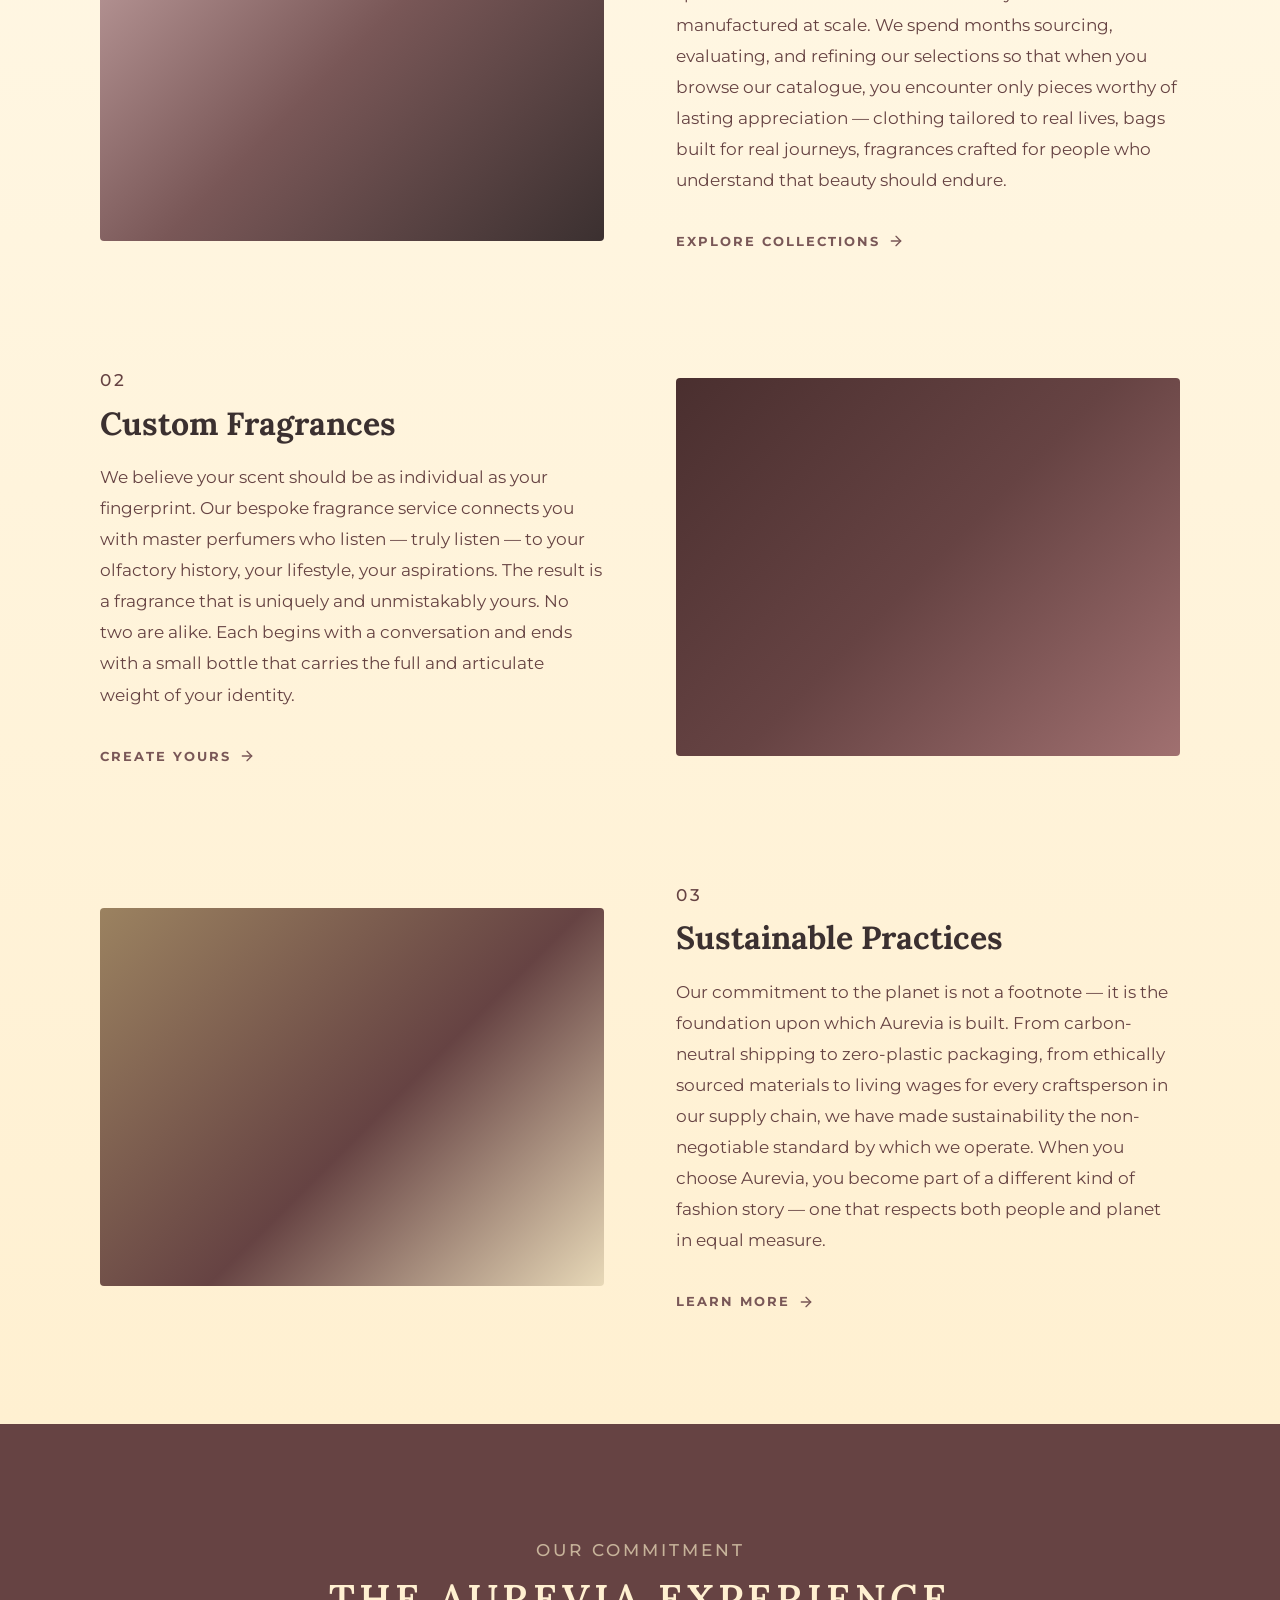
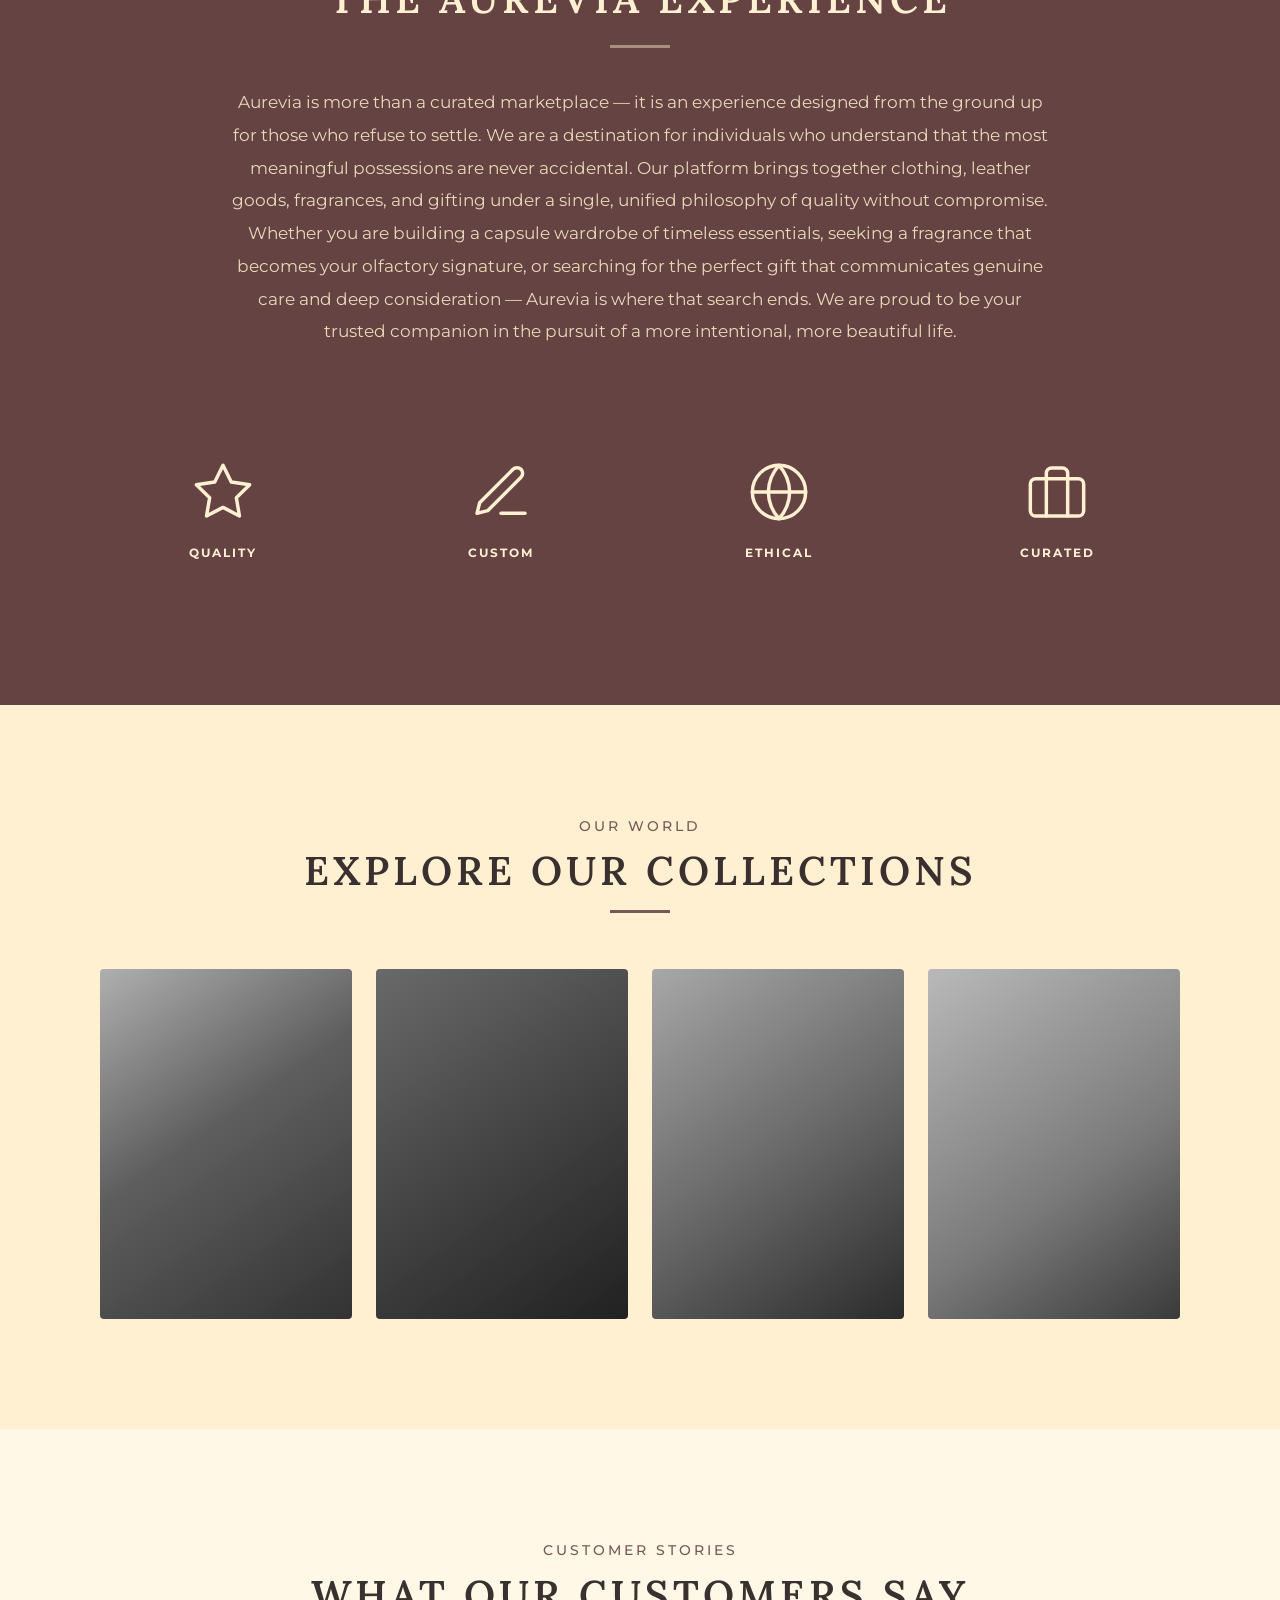
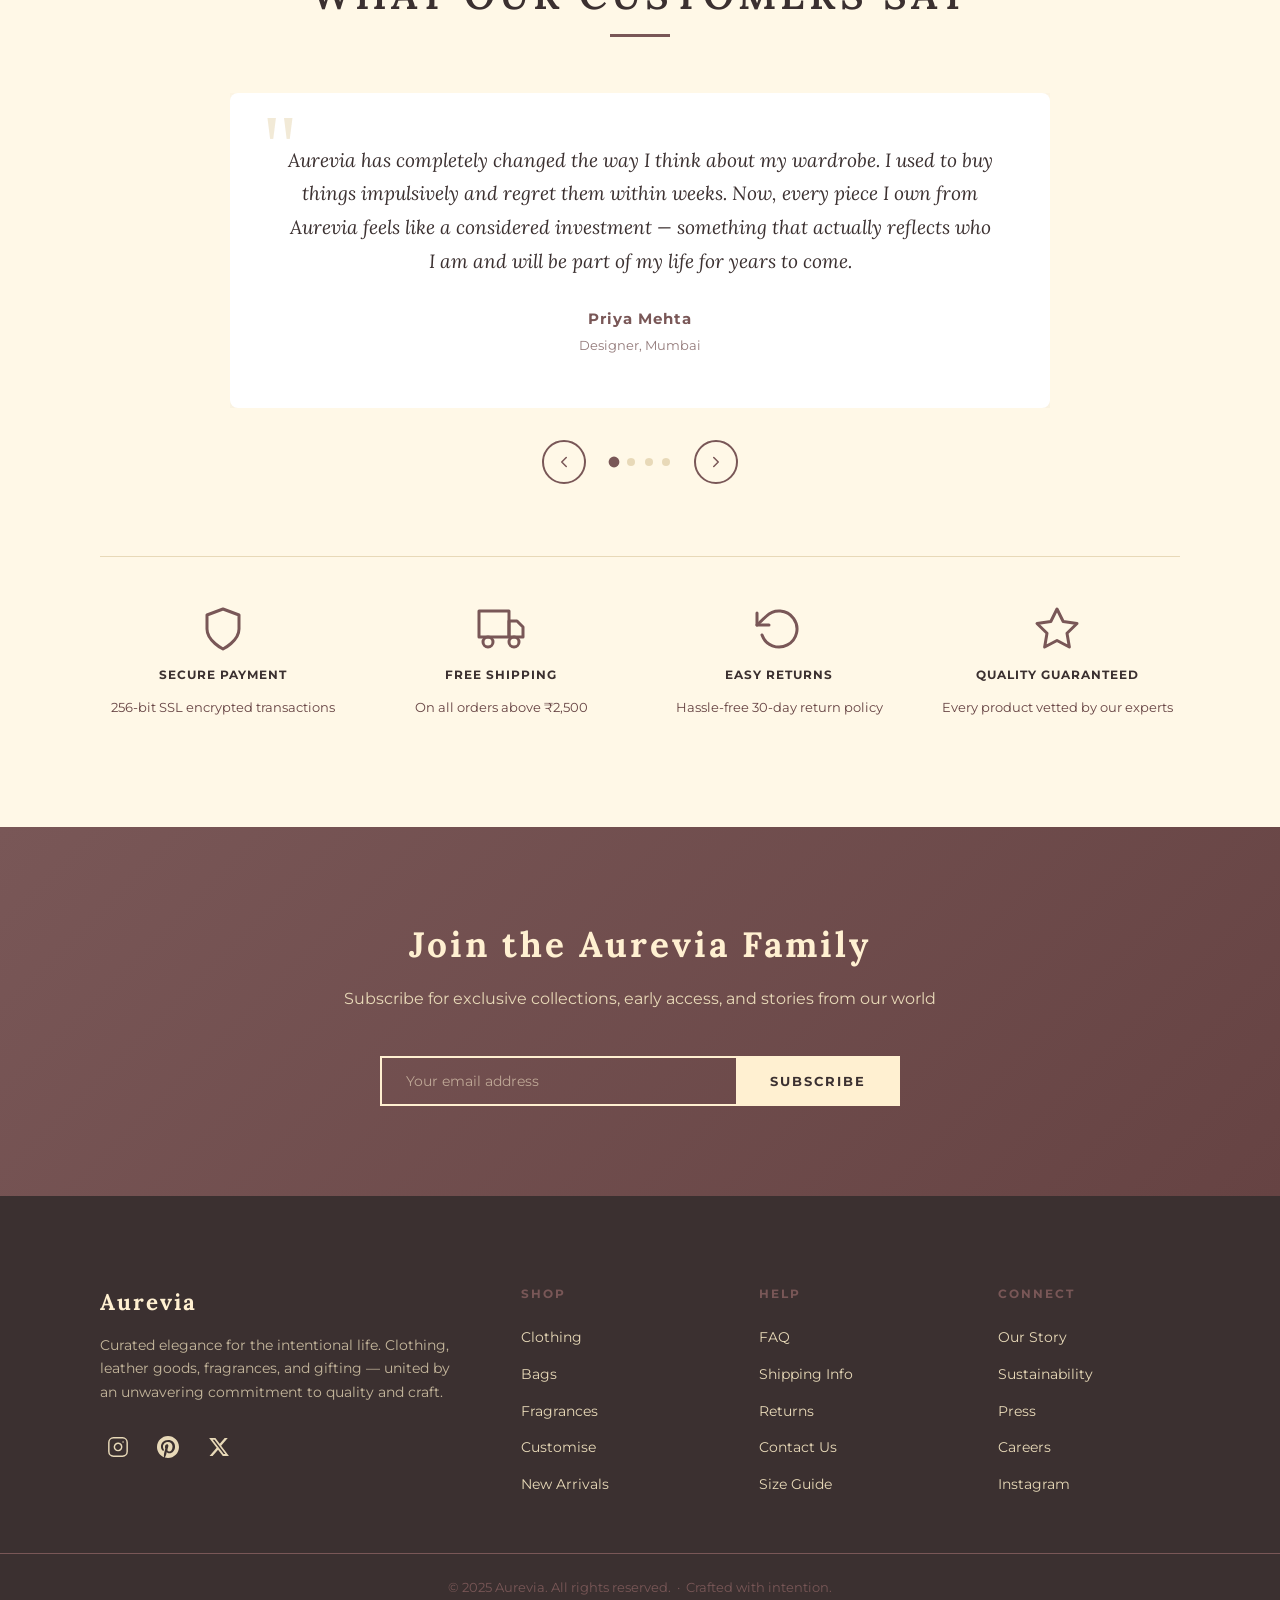
==== commit ede358bd: "cart features and design improvements" ====
--- a/index.html
+++ b/index.html
@@ -45,20 +45,14 @@
 
           <!-- Actions -->
           <div class="nav-actions">
-            <button class="nav-icon-btn" aria-label="Search">
-              <svg width="22" height="22" fill="none" viewBox="0 0 24 24" stroke="currentColor" stroke-width="1.8">
-                <circle cx="11" cy="11" r="8" />
-                <line x1="21" y1="21" x2="16.65" y2="16.65" />
-              </svg>
-            </button>
-            <button class="hamburger" id="hamburgerBtn" aria-label="Menu" aria-expanded="false">
-              <span></span><span></span><span></span>
-            </button>
             <button class="nav-icon-btn" aria-label="Bag">
               <svg width="22" height="22" fill="none" viewBox="0 0 24 24" stroke="currentColor" stroke-width="1.8">
                 <path d="M6 6h15l-1.5 9h-12z"/><circle cx="9" cy="20" r="1.5"/><circle cx="18" cy="20" r="1.5"/><path d="M6 6L5 3H2"/>
               </svg>
               <span class="cart-count" id="cartCount">0</span>
+            </button>
+            <button class="hamburger" id="hamburgerBtn" aria-label="Menu" aria-expanded="false">
+              <span></span><span></span><span></span>
             </button>
           </div>
         </div>
--- a/styles/responsive.css
+++ b/styles/responsive.css
@@ -213,6 +213,12 @@
     display: flex !important;
   }
 
+  /* Hide scroll indicator on smaller screens to prevent overlap */
+  .hero-scroll,
+  .hero .hero-scroll {
+    display: none !important;
+  }
+
   /* Update display utilities */
   .hide-desktop {
     display: block !important;
@@ -294,6 +300,14 @@
     font-size: 1.5rem;
   }
 
+  .nav-links {
+    display: none !important;
+  }
+
+  .hamburger {
+    display: flex !important;
+  }
+
   /* Spacing */
   .section-padding {
     padding: 40px 15px;
@@ -334,9 +348,9 @@
 
   /* Hero Section */
   .hero {
-    min-height: 350px !important;
+    min-height: 500px !important;
     height: auto !important;
-    padding: 80px 15px 40px !important;
+    padding: 100px 15px 40px !important;
   }
 
   .hero-buttons {
@@ -459,7 +473,7 @@
   }
 
   /* Mobile menu */
-  .mobile-drawer {
+  .mobile-menu {
     width: 85vw !important;
     max-width: 320px !important;
   }
@@ -475,183 +489,17 @@
     font-size: 1.3rem;
   }
 
-  .mobile-drawer {
+  .mobile-menu {
     width: 90vw !important;
   }
 }
 
-/* ─── 7. Mobile Navigation Enhancement ────────── */
-
-/* Mobile Menu Overlay */
-.mobile-overlay {
-  position: fixed;
-  inset: 0;
-  background: rgba(59, 48, 48, 0.5);
-  z-index: 1000;
-  opacity: 0;
-  visibility: hidden;
-  transition: opacity 0.3s ease, visibility 0.3s ease;
-}
-
-.mobile-overlay.visible {
-  opacity: 1;
-  visibility: visible;
-}
-
-/* Enhanced Mobile Drawer */
-.mobile-drawer {
-  position: fixed;
-  top: 0;
-  right: 0;
-  width: 280px;
-  max-width: 320px;
-  height: 100vh;
-  background: var(--cream-bg);
-  z-index: 1001;
-  transform: translateX(100%);
-  transition: transform 0.35s cubic-bezier(0.25, 0.46, 0.45, 0.94);
-  box-shadow: -5px 0 30px rgba(59, 48, 48, 0.15);
-  display: flex;
-  flex-direction: column;
-  overflow-y: auto;
-}
-
-.mobile-drawer.open {
-  transform: translateX(0);
-}
-
-/* Drawer Header */
-.mobile-drawer-header {
-  height: 70px;
-  padding: 0 20px;
-  display: flex;
-  align-items: center;
-  justify-content: space-between;
-  border-bottom: 1px solid var(--cream-dark);
-  flex-shrink: 0;
-}
-
-.mobile-drawer-header .logo {
-  font-size: 1.4rem;
-}
-
-/* Drawer Navigation */
-.mobile-drawer-nav {
-  flex: 1;
-  padding: 20px 0;
-  list-style: none;
-  margin: 0;
-}
-
-.mobile-drawer-nav li {
-  border-bottom: 1px solid var(--cream-dark);
-}
-
-.mobile-drawer-nav a {
-  display: block;
-  padding: 18px 30px;
-  font-family: var(--font-secondary);
-  font-size: 1rem;
-  font-weight: 500;
-  text-transform: uppercase;
-  letter-spacing: 2px;
-  color: var(--dark-brown);
-  text-decoration: none;
-  text-align: center;
-  transition: all 0.2s ease;
-  position: relative;
-}
-
-.mobile-drawer-nav a::before {
-  content: '';
-  position: absolute;
-  left: 0;
-  top: 0;
-  bottom: 0;
-  width: 0;
-  background: var(--warm-brown);
-  transition: width 0.2s ease;
-}
-
-.mobile-drawer-nav a:hover {
-  background: var(--cream-light);
-  color: var(--warm-brown);
-  padding-left: 35px;
-}
-
-.mobile-drawer-nav a:hover::before {
-  width: 4px;
-}
-
-.mobile-drawer-nav a.active {
-  background: var(--warm-brown);
-  color: var(--cream-bg);
-  font-weight: 600;
-}
-
-/* Drawer Footer */
-.mobile-drawer-footer {
-  padding: 25px 20px;
-  border-top: 1px solid var(--cream-dark);
-  flex-shrink: 0;
-}
-
-.mobile-drawer-social {
-  display: flex;
-  justify-content: center;
-  gap: 25px;
-  margin-bottom: 15px;
-}
-
-.mobile-drawer-social a {
-  display: flex;
-  align-items: center;
-  justify-content: center;
-  width: 28px;
-  height: 28px;
-  color: var(--warm-brown);
-  transition: all 0.2s ease;
-}
-
-.mobile-drawer-social a:hover {
-  color: var(--dark-brown);
-  transform: scale(1.15);
-}
-
-.mobile-drawer-copyright {
-  font-family: var(--font-secondary);
-  font-size: 0.75rem;
-  color: var(--warm-brown);
-  text-align: center;
-  margin: 0;
-}
-
-/* Body scroll lock */
-body.menu-open {
-  overflow: hidden;
-  position: fixed;
-  width: 100%;
-  height: 100%;
-}
-
-/* Hamburger Animation States */
-.hamburger.active span:nth-child(1) {
-  transform: rotate(45deg) translate(5px, 5px);
-}
-
-.hamburger.active span:nth-child(2) {
-  opacity: 0;
-  transform: scaleX(0);
-}
-
-.hamburger.active span:nth-child(3) {
-  transform: rotate(-45deg) translate(7px, -6px);
-}
+/* ─── 7. Removed dead mobile drawer code ────────── */
 
 /* ─── 8. Hero Sections Responsive ───────────── */
 @media (max-width: 991px) {
   .hero {
-    min-height: 400px;
+    min-height: 550px;
   }
 
   .page-hero {
@@ -661,7 +509,7 @@
 
 @media (max-width: 767px) {
   .hero-content {
-    padding: 0 15px;
+    padding: 40px 15px;
   }
 
   .hero-scroll {
--- a/styles/about.css
+++ b/styles/about.css
@@ -1336,6 +1336,11 @@
   .categories-grid  { grid-template-columns: repeat(2, 1fr); }
   .trust-grid       { grid-template-columns: repeat(2, 1fr); }
   .footer-grid      { grid-template-columns: 1fr 1fr; }
+
+  /* Hide scroll indicator when buttons stack to prevent overlap */
+  .hero-scroll {
+    display: none !important;
+  }
 }
 
 /* ── Mobile: < 768px ── */
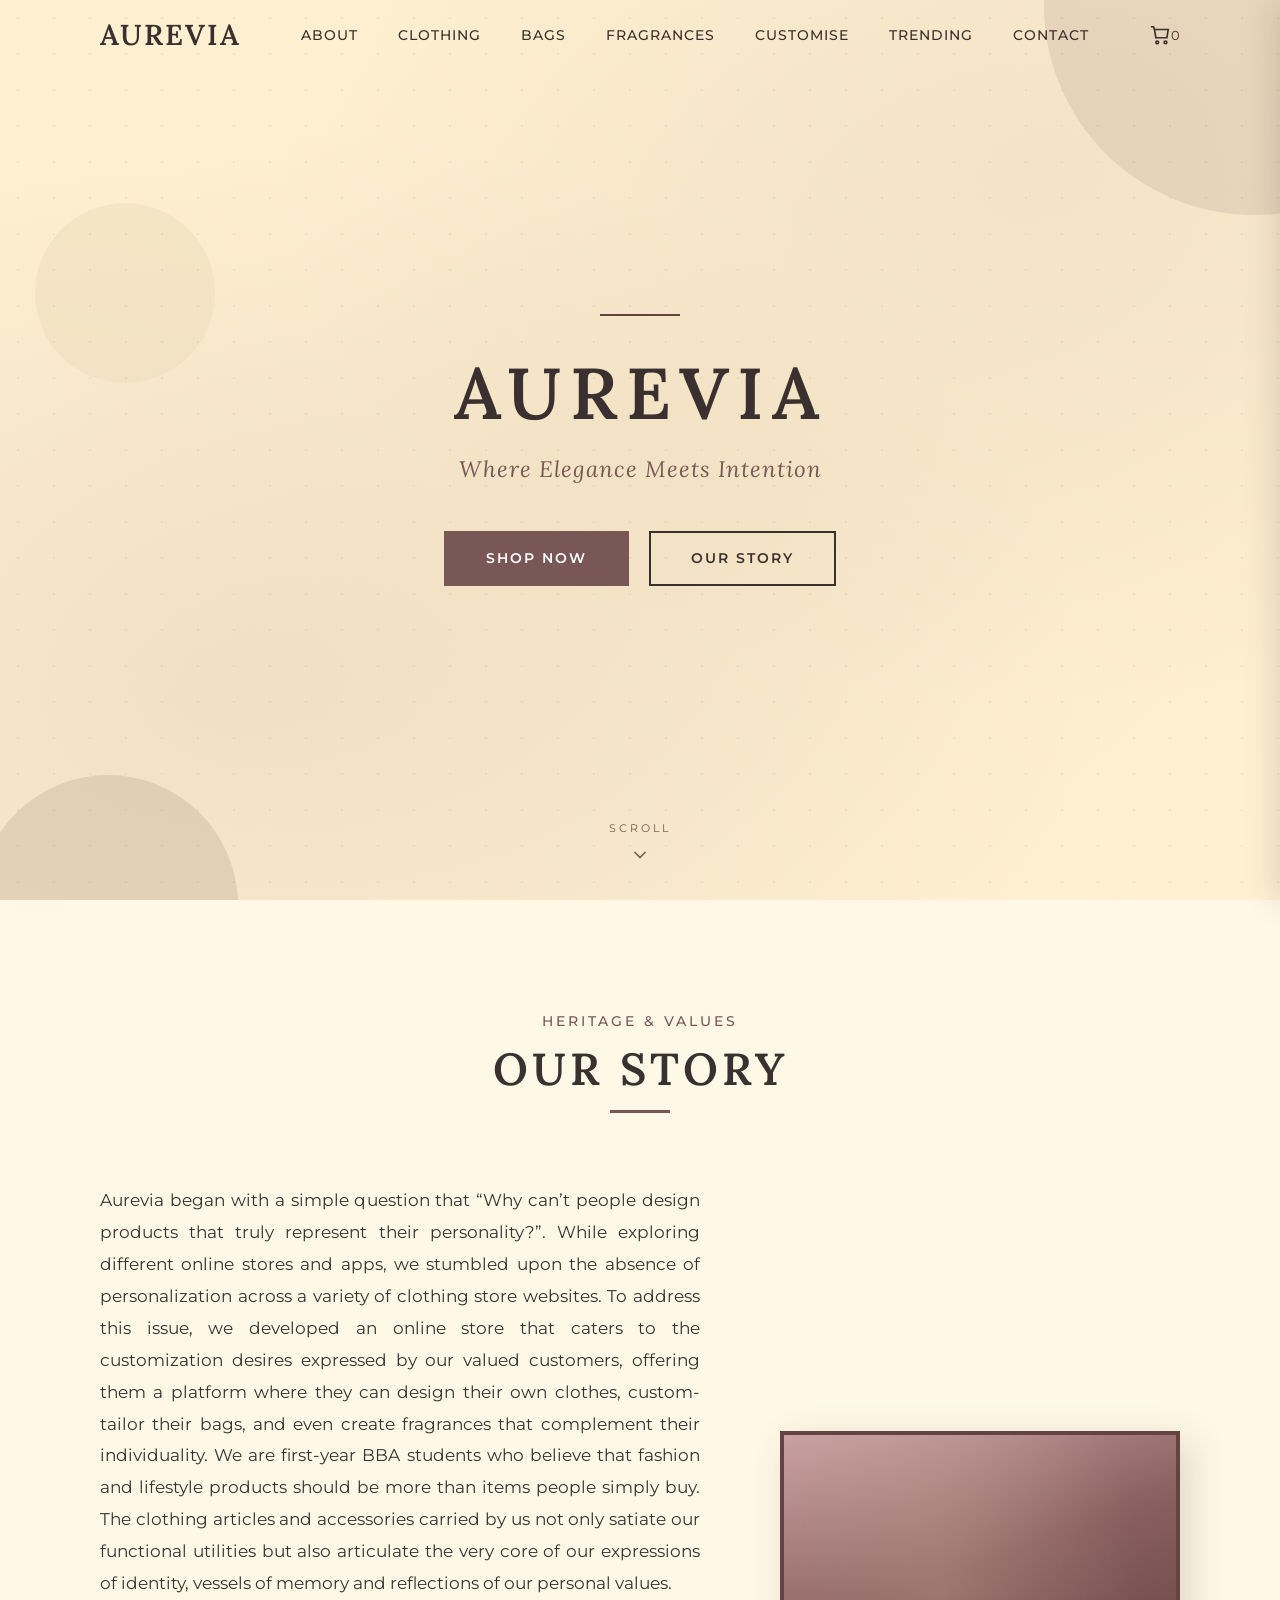
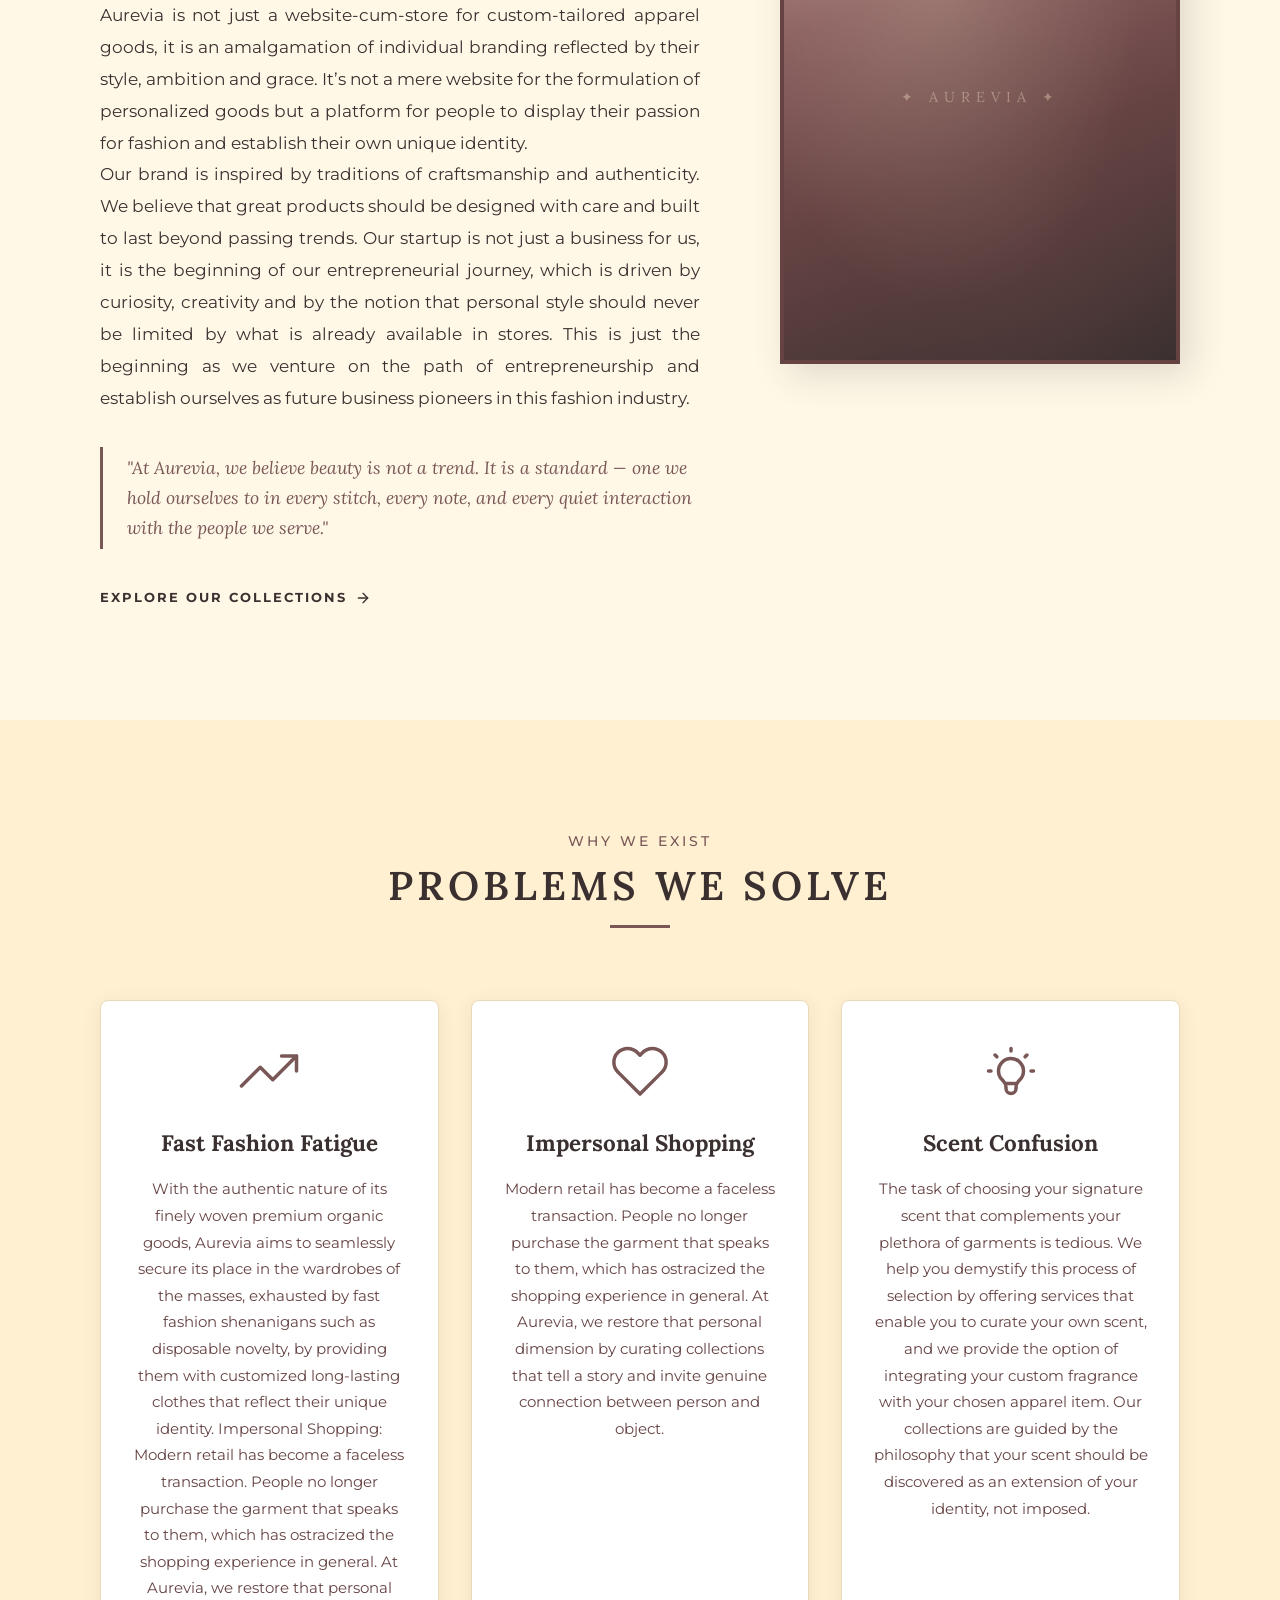
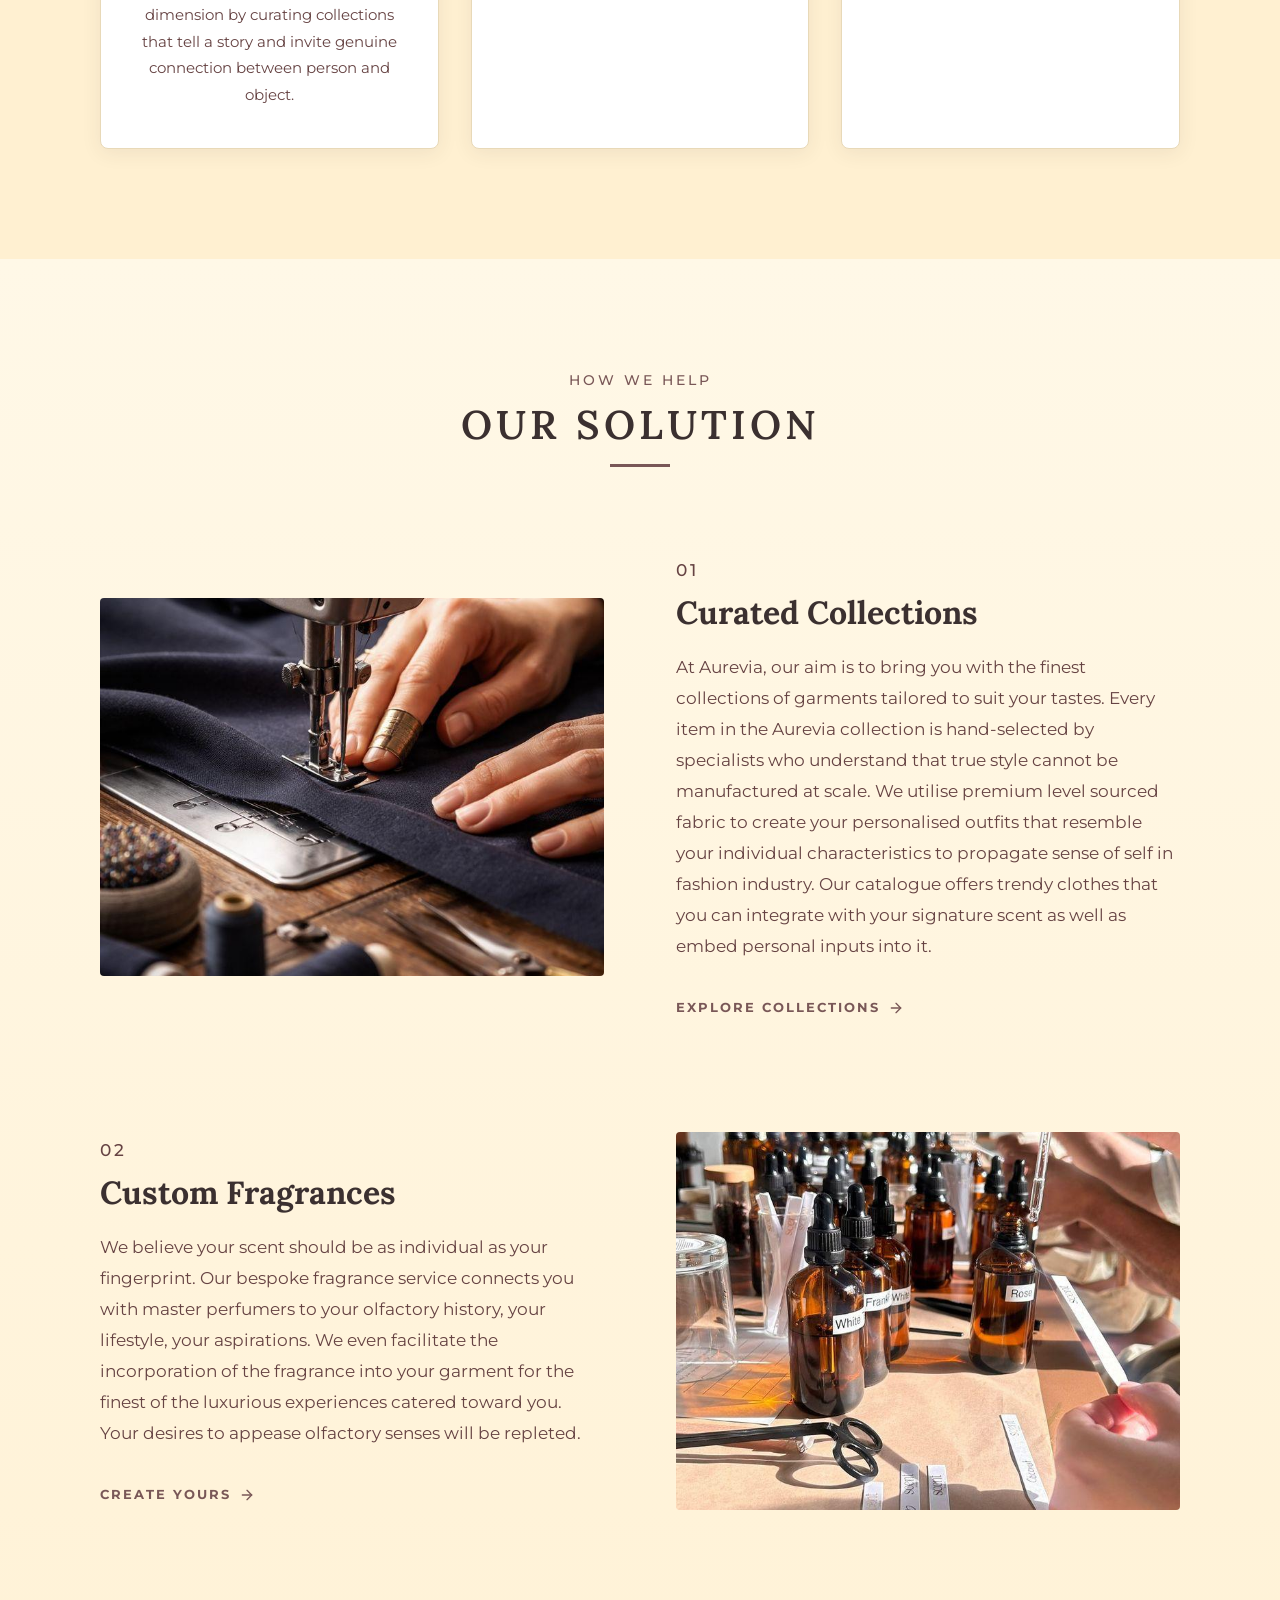
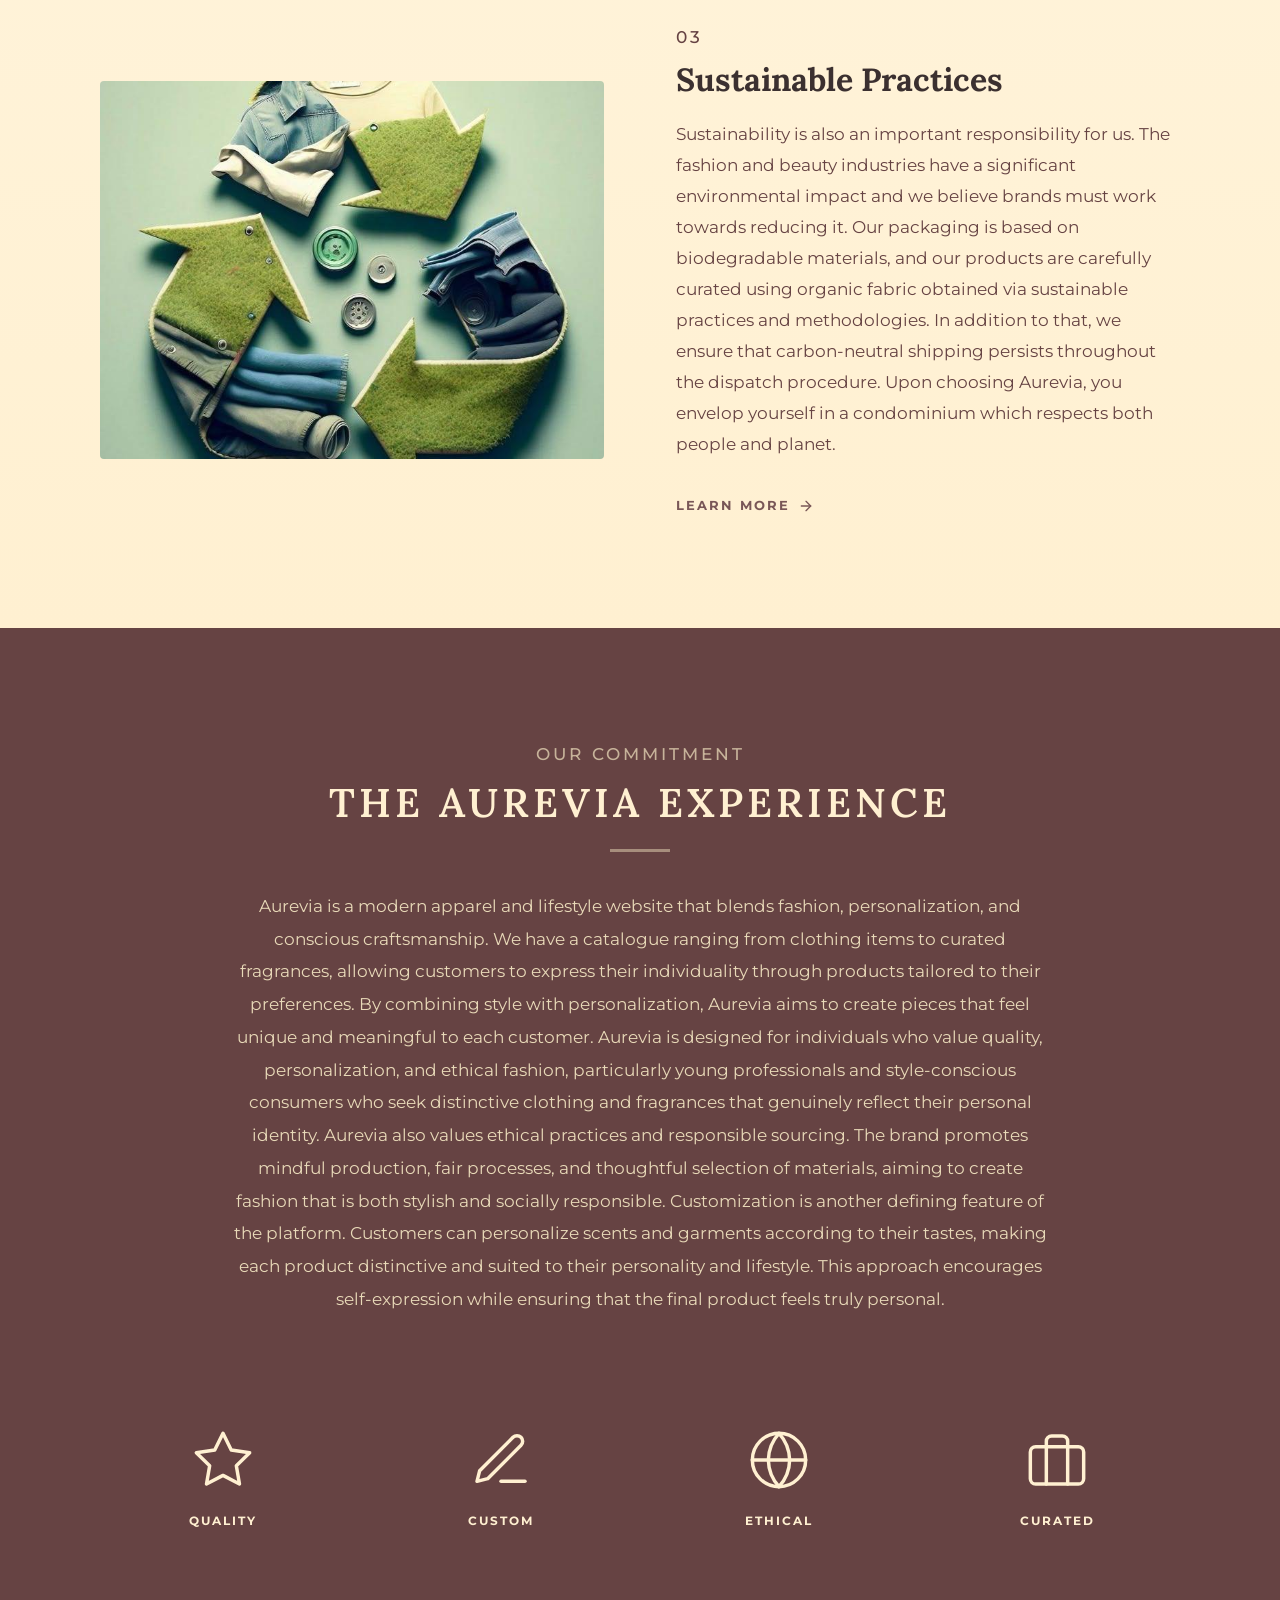
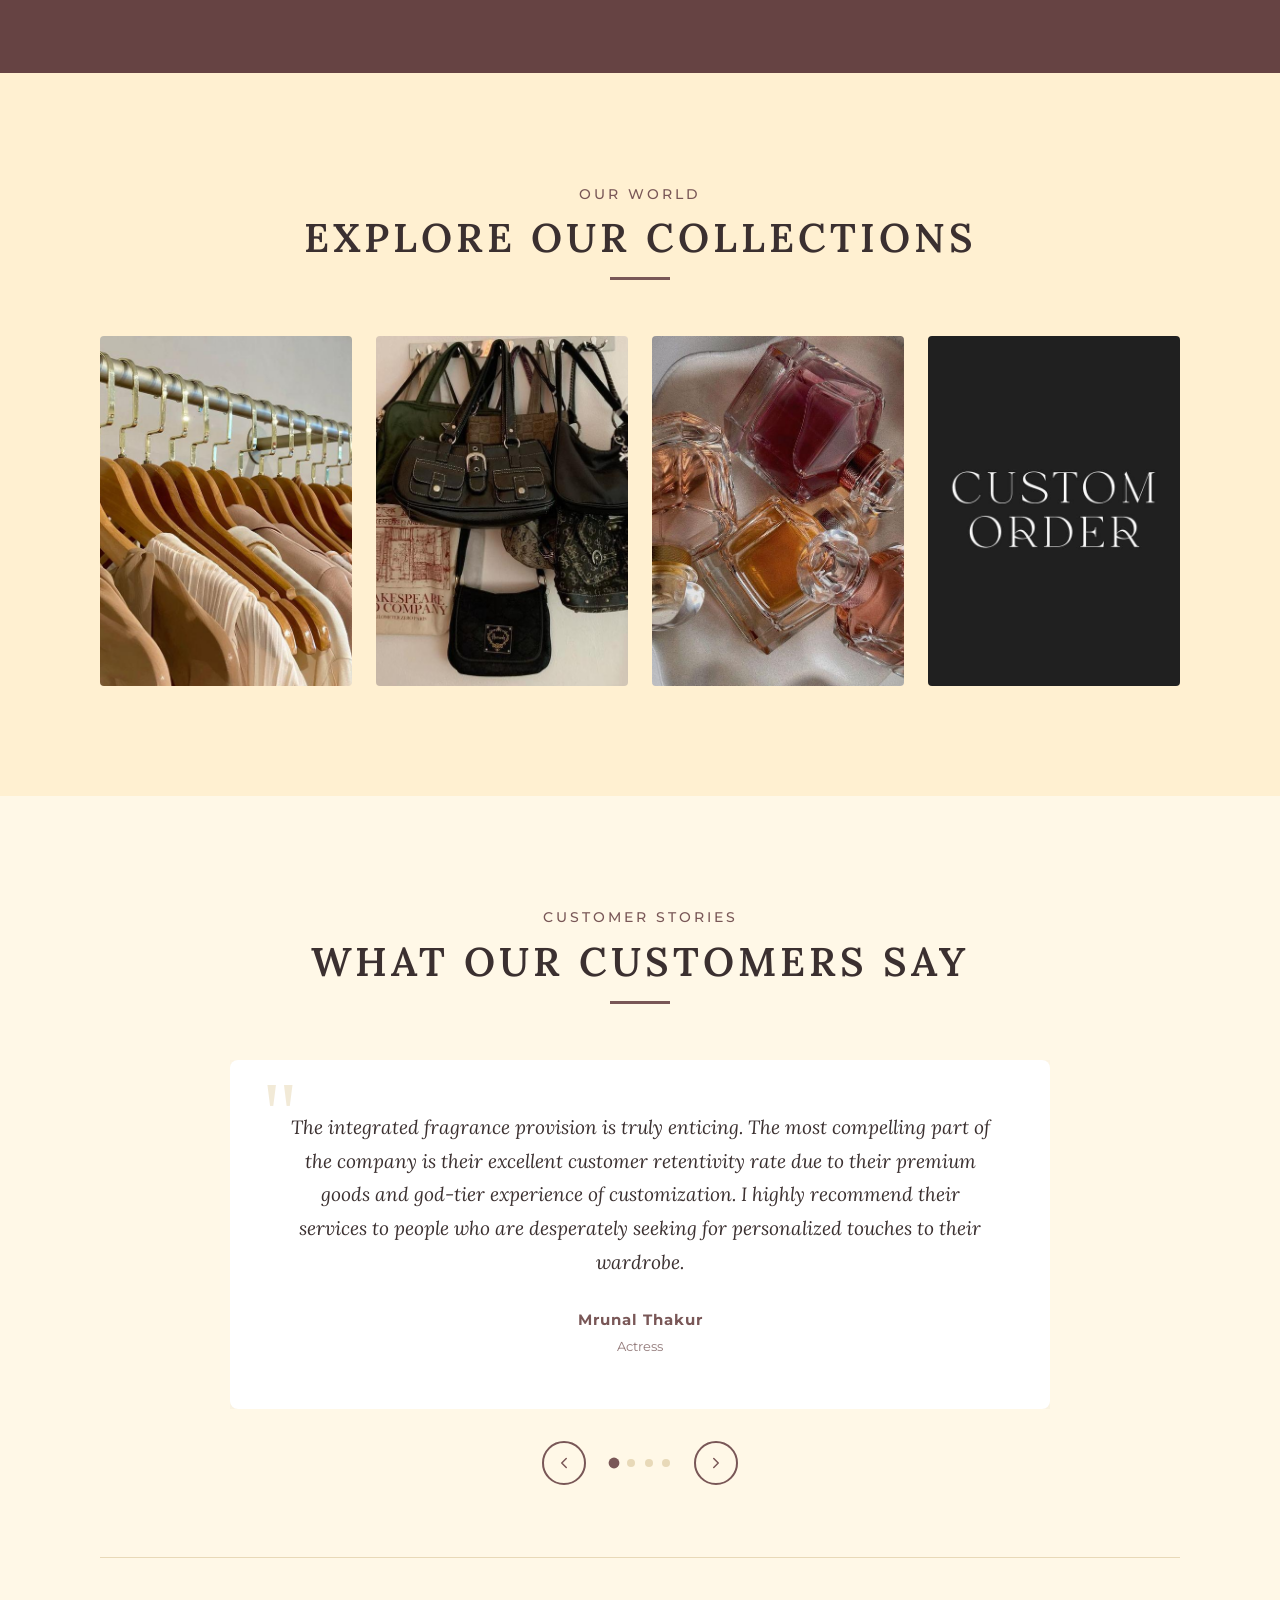
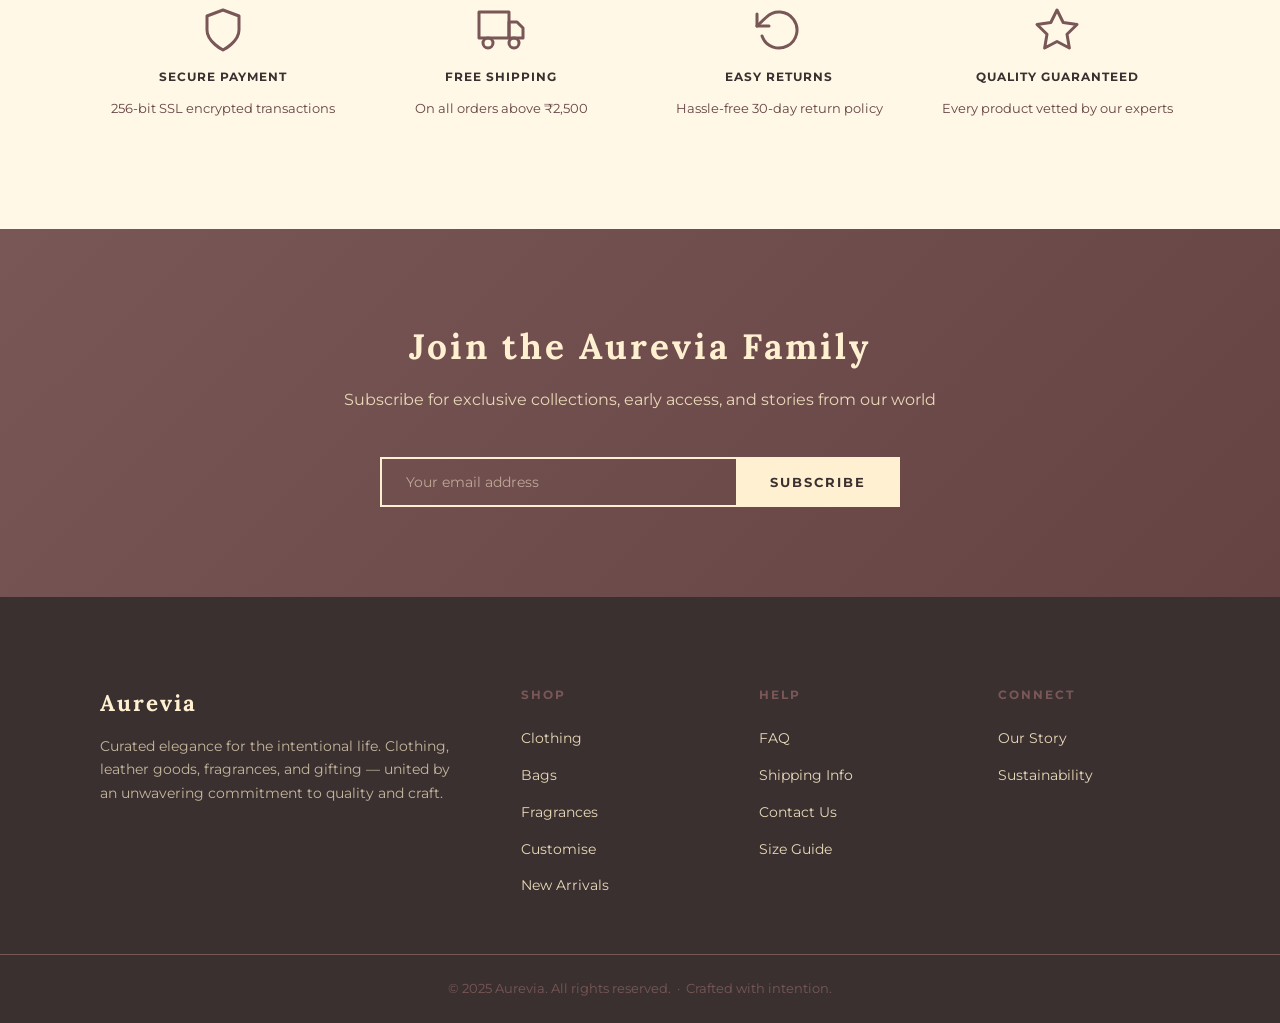
==== commit 45057c1c: "images added, content changes, ui changes" ====
--- a/index.html
+++ b/index.html
@@ -46,12 +46,27 @@
           <!-- Actions -->
           <div class="nav-actions">
             <button class="nav-icon-btn" aria-label="Bag">
-              <svg width="22" height="22" fill="none" viewBox="0 0 24 24" stroke="currentColor" stroke-width="1.8">
-                <path d="M6 6h15l-1.5 9h-12z"/><circle cx="9" cy="20" r="1.5"/><circle cx="18" cy="20" r="1.5"/><path d="M6 6L5 3H2"/>
+              <svg
+                width="22"
+                height="22"
+                fill="none"
+                viewBox="0 0 24 24"
+                stroke="currentColor"
+                stroke-width="1.8"
+              >
+                <path d="M6 6h15l-1.5 9h-12z" />
+                <circle cx="9" cy="20" r="1.5" />
+                <circle cx="18" cy="20" r="1.5" />
+                <path d="M6 6L5 3H2" />
               </svg>
               <span class="cart-count" id="cartCount">0</span>
             </button>
-            <button class="hamburger" id="hamburgerBtn" aria-label="Menu" aria-expanded="false">
+            <button
+              class="hamburger"
+              id="hamburgerBtn"
+              aria-label="Menu"
+              aria-expanded="false"
+            >
               <span></span><span></span><span></span>
             </button>
           </div>
@@ -66,10 +81,22 @@
     <div class="mobile-menu" id="mobileMenu" aria-hidden="true">
       <div class="mobile-menu-header">
         <a href="index.html" class="logo">Aurevia</a>
-        <button class="mobile-close-btn" id="closeMenuBtn" aria-label="Close menu">
-          <svg width="28" height="28" fill="none" viewBox="0 0 24 24" stroke="currentColor" stroke-width="1.8" stroke-linecap="round">
-            <line x1="18" y1="6" x2="6" y2="18"/>
-            <line x1="6" y1="6" x2="18" y2="18"/>
+        <button
+          class="mobile-close-btn"
+          id="closeMenuBtn"
+          aria-label="Close menu"
+        >
+          <svg
+            width="28"
+            height="28"
+            fill="none"
+            viewBox="0 0 24 24"
+            stroke="currentColor"
+            stroke-width="1.8"
+            stroke-linecap="round"
+          >
+            <line x1="18" y1="6" x2="6" y2="18" />
+            <line x1="6" y1="6" x2="18" y2="18" />
           </svg>
         </button>
       </div>
@@ -85,20 +112,38 @@
       <div class="mobile-menu-footer">
         <div class="mobile-menu-social">
           <a href="#" aria-label="Instagram">
-            <svg width="22" height="22" fill="none" viewBox="0 0 24 24" stroke="currentColor" stroke-width="1.6">
-              <rect x="2" y="2" width="20" height="20" rx="5"/>
-              <path d="M16 11.37A4 4 0 1112.63 8 4 4 0 0116 11.37z"/>
-              <line x1="17.5" y1="6.5" x2="17.51" y2="6.5"/>
+            <svg
+              width="22"
+              height="22"
+              fill="none"
+              viewBox="0 0 24 24"
+              stroke="currentColor"
+              stroke-width="1.6"
+            >
+              <rect x="2" y="2" width="20" height="20" rx="5" />
+              <path d="M16 11.37A4 4 0 1112.63 8 4 4 0 0116 11.37z" />
+              <line x1="17.5" y1="6.5" x2="17.51" y2="6.5" />
             </svg>
           </a>
           <a href="#" aria-label="Facebook">
-            <svg width="22" height="22" fill="none" viewBox="0 0 24 24" stroke="currentColor" stroke-width="1.6">
-              <path d="M18 2h-3a5 5 0 00-5 5v3H7v4h3v8h4v-8h3l1-4h-4V7a1 1 0 011-1h3z"/>
+            <svg
+              width="22"
+              height="22"
+              fill="none"
+              viewBox="0 0 24 24"
+              stroke="currentColor"
+              stroke-width="1.6"
+            >
+              <path
+                d="M18 2h-3a5 5 0 00-5 5v3H7v4h3v8h4v-8h3l1-4h-4V7a1 1 0 011-1h3z"
+              />
             </svg>
           </a>
           <a href="#" aria-label="Pinterest">
             <svg width="22" height="22" viewBox="0 0 24 24" fill="currentColor">
-              <path d="M12 0C5.373 0 0 5.373 0 12c0 5.084 3.163 9.426 7.627 11.174-.105-.949-.2-2.405.042-3.441.218-.937 1.407-5.965 1.407-5.965s-.359-.719-.359-1.782c0-1.668.967-2.914 2.171-2.914 1.023 0 1.518.769 1.518 1.69 0 1.029-.655 2.568-.994 3.995-.283 1.194.599 2.169 1.777 2.169 2.133 0 3.772-2.249 3.772-5.495 0-2.873-2.064-4.882-5.012-4.882-3.414 0-5.418 2.561-5.418 5.207 0 1.031.397 2.138.893 2.738a.36.36 0 01.083.345l-.333 1.36c-.053.22-.174.267-.402.161-1.499-.698-2.436-2.889-2.436-4.649 0-3.785 2.75-7.262 7.929-7.262 4.163 0 7.398 2.967 7.398 6.931 0 4.136-2.607 7.464-6.227 7.464-1.216 0-2.359-.632-2.75-1.378l-.748 2.853c-.271 1.043-1.002 2.35-1.492 3.146C9.57 23.812 10.763 24 12 24c6.627 0 12-5.373 12-12S18.627 0 12 0z"/>
+              <path
+                d="M12 0C5.373 0 0 5.373 0 12c0 5.084 3.163 9.426 7.627 11.174-.105-.949-.2-2.405.042-3.441.218-.937 1.407-5.965 1.407-5.965s-.359-.719-.359-1.782c0-1.668.967-2.914 2.171-2.914 1.023 0 1.518.769 1.518 1.69 0 1.029-.655 2.568-.994 3.995-.283 1.194.599 2.169 1.777 2.169 2.133 0 3.772-2.249 3.772-5.495 0-2.873-2.064-4.882-5.012-4.882-3.414 0-5.418 2.561-5.418 5.207 0 1.031.397 2.138.893 2.738a.36.36 0 01.083.345l-.333 1.36c-.053.22-.174.267-.402.161-1.499-.698-2.436-2.889-2.436-4.649 0-3.785 2.75-7.262 7.929-7.262 4.163 0 7.398 2.967 7.398 6.931 0 4.136-2.607 7.464-6.227 7.464-1.216 0-2.359-.632-2.75-1.378l-.748 2.853c-.271 1.043-1.002 2.35-1.492 3.146C9.57 23.812 10.763 24 12 24c6.627 0 12-5.373 12-12S18.627 0 12 0z"
+              />
             </svg>
           </a>
         </div>
@@ -160,31 +205,44 @@
             <!-- Text Column -->
             <div class="about-text reveal-left">
               <p>
-                Aurevia began one winter morning, born from a simple belief: the
-                things we use every day — our clothes, our scents, our bags —
-                matter more than their function. They show who we are, hold our
-                memories, and reflect what we value. Our founder worked in
-                fashion and fragrance for years, but grew tired of trends that
-                looked pretty yet lacked meaning, story, or responsibility. So
-                she asked a simple question: what if a brand focused on
-                permanence instead? What if we made pieces so well-designed and
-                honestly crafted that they would last through every season and
-                become part of your life's story?
+                Aurevia began with a simple question that “Why can’t people
+                design products that truly represent their personality?”. While
+                exploring different online stores and apps, we stumbled upon the
+                absence of personalization across a variety of clothing store
+                websites. To address this issue, we developed an online store
+                that caters to the customization desires expressed by our valued
+                customers, offering them a platform where they can design their
+                own clothes, custom-tailor their bags, and even create
+                fragrances that complement their individuality. We are
+                first-year BBA students who believe that fashion and lifestyle
+                products should be more than items people simply buy. The
+                clothing articles and accessories carried by us not only satiate
+                our functional utilities but also articulate the very core of
+                our expressions of identity, vessels of memory and reflections
+                of our personal values.
+                <br />
+                Aurevia is not just a website-cum-store for custom-tailored
+                apparel goods, it is an amalgamation of individual branding
+                reflected by their style, ambition and grace. It’s not a mere
+                website for the formulation of personalized goods but a platform
+                for people to display their passion for fashion and establish
+                their own unique identity.
+                <br />
+                Our brand is inspired by traditions of craftsmanship and
+                authenticity. We believe that great products should be designed
+                with care and built to last beyond passing trends. Our startup
+                is not just a business for us, it is the beginning of our
+                entrepreneurial journey, which is driven by curiosity,
+                creativity and by the notion that personal style should never be
+                limited by what is already available in stores. This is just the
+                beginning as we venture on the path of entrepreneurship and
+                establish ourselves as future business pioneers in this fashion
+                industry.
               </p>
-
-              <!-- <p>From the very beginning, Aurevia was built on a foundation of rigorous curation. Every single
-            product in our collection passes through a multi-stage selection process that examines not only
-            the aesthetic quality and material integrity of each piece, but also the ethical practices of the
-            artisans and ateliers that create them. We have visited workshops in Florence, sourced leathers
-            from tanneries with century-long traditions, and collaborated with master perfumers who still
-            believe that the finest fragrances take years — not weeks — to develop properly. This level of
-            commitment is not performative; it is intrinsic to everything Aurevia represents. We do not
-            compromise on quality, and we never will, regardless of commercial pressure or passing trend.</p> -->
-
               <blockquote class="about-mission">
-                "At Aurevia, we believe beauty is not a trend. It is a standard —
-                one we hold ourselves to in every stitch, every note, and every
-                quiet interaction with the people we serve."
+                "At Aurevia, we believe beauty is not a trend. It is a standard
+                — one we hold ourselves to in every stitch, every note, and
+                every quiet interaction with the people we serve."
               </blockquote>
 
               <a href="#collections" class="about-cta hover-link">
@@ -250,12 +308,17 @@
               </div>
               <h3>Fast Fashion Fatigue</h3>
               <p>
-                The relentless pace of mass-market fashion has left consumers
-                exhausted and wardrobes overflowing with pieces that lose their
-                appeal within weeks. Aurevia offers a different path — one of
-                deliberate, lasting quality over disposable novelty. Every
-                garment you own should earn its place in your life, not simply
-                fill a passing and forgettable moment.
+                With the authentic nature of its finely woven premium organic
+                goods, Aurevia aims to seamlessly secure its place in the
+                wardrobes of the masses, exhausted by fast fashion shenanigans
+                such as disposable novelty, by providing them with customized
+                long-lasting clothes that reflect their unique identity.
+                Impersonal Shopping: Modern retail has become a faceless
+                transaction. People no longer purchase the garment that speaks
+                to them, which has ostracized the shopping experience in
+                general. At Aurevia, we restore that personal dimension by
+                curating collections that tell a story and invite genuine
+                connection between person and object.
               </p>
             </article>
 
@@ -278,12 +341,12 @@
               </div>
               <h3>Impersonal Shopping</h3>
               <p>
-                Modern retail has become a faceless transaction, utterly devoid
-                of meaning. The joy of discovering something that speaks
-                directly to your sensibility has been lost in an ocean of
-                algorithm-driven suggestions. At Aurevia, we restore that
-                personal dimension by curating collections that tell a story and
-                invite genuine, lasting connection between person and object.
+                Modern retail has become a faceless transaction. People no
+                longer purchase the garment that speaks to them, which has
+                ostracized the shopping experience in general. At Aurevia, we
+                restore that personal dimension by curating collections that
+                tell a story and invite genuine connection between person and
+                object.
               </p>
             </article>
 
@@ -306,13 +369,13 @@
               </div>
               <h3>Scent Confusion</h3>
               <p>
-                The fragrance market is bewildering — thousands of options,
-                misleading marketing language, and the impossible task of
-                choosing a signature scent from a digital catalogue without
-                guidance. We demystify this journey. Our curated fragrance
-                collections are thoughtfully guided by the philosophy that your
-                scent should be discovered as an extension of your identity, not
-                imposed.
+                The task of choosing your signature scent that complements your
+                plethora of garments is tedious. We help you demystify this
+                process of selection by offering services that enable you to
+                curate your own scent, and we provide the option of integrating
+                your custom fragrance with your chosen apparel item. Our
+                collections are guided by the philosophy that your scent should
+                be discovered as an extension of your identity, not imposed.
               </p>
             </article>
           </div>
@@ -343,16 +406,17 @@
               <p class="section-subtitle" style="text-align: left">01</p>
               <h3>Curated Collections</h3>
               <p>
-                Every item in the Aurevia collection is hand-selected by
-                specialists who understand that true style cannot be
-                manufactured at scale. We spend months sourcing, evaluating, and
-                refining our selections so that when you browse our catalogue,
-                you encounter only pieces worthy of lasting appreciation —
-                clothing tailored to real lives, bags built for real journeys,
-                fragrances crafted for people who understand that beauty should
-                endure.
+                At Aurevia, our aim is to bring you with the finest collections
+                of garments tailored to suit your tastes. Every item in the
+                Aurevia collection is hand-selected by specialists who
+                understand that true style cannot be manufactured at scale. We
+                utilise premium level sourced fabric to create your personalised
+                outfits that resemble your individual characteristics to
+                propagate sense of self in fashion industry. Our catalogue
+                offers trendy clothes that you can integrate with your signature
+                scent as well as embed personal inputs into it.
               </p>
-              <a href="#collections" class="solution-link">
+              <a href="/images/home page/explore section/img6.jpeg" class="solution-link">
                 Explore Collections
                 <svg
                   class="arrow"
@@ -387,12 +451,11 @@
               <p>
                 We believe your scent should be as individual as your
                 fingerprint. Our bespoke fragrance service connects you with
-                master perfumers who listen — truly listen — to your olfactory
-                history, your lifestyle, your aspirations. The result is a
-                fragrance that is uniquely and unmistakably yours. No two are
-                alike. Each begins with a conversation and ends with a small
-                bottle that carries the full and articulate weight of your
-                identity.
+                master perfumers to your olfactory history, your lifestyle, your
+                aspirations. We even facilitate the incorporation of the
+                fragrance into your garment for the finest of the luxurious
+                experiences catered toward you. Your desires to appease
+                olfactory senses will be repleted.
               </p>
               <a href="#collections" class="solution-link">
                 Create Yours
@@ -427,14 +490,15 @@
               <p class="section-subtitle" style="text-align: left">03</p>
               <h3>Sustainable Practices</h3>
               <p>
-                Our commitment to the planet is not a footnote — it is the
-                foundation upon which Aurevia is built. From carbon-neutral
-                shipping to zero-plastic packaging, from ethically sourced
-                materials to living wages for every craftsperson in our supply
-                chain, we have made sustainability the non-negotiable standard
-                by which we operate. When you choose Aurevia, you become part of
-                a different kind of fashion story — one that respects both
-                people and planet in equal measure.
+                Sustainability is also an important responsibility for us. The
+                fashion and beauty industries have a significant environmental
+                impact and we believe brands must work towards reducing it. Our
+                packaging is based on biodegradable materials, and our products
+                are carefully curated using organic fabric obtained via
+                sustainable practices and methodologies. In addition to that, we
+                ensure that carbon-neutral shipping persists throughout the
+                dispatch procedure. Upon choosing Aurevia, you envelop yourself
+                in a condominium which respects both people and planet.
               </p>
               <a href="#about" class="solution-link">
                 Learn More
@@ -468,18 +532,26 @@
             <h2 class="section-title">The Aurevia Experience</h2>
             <hr class="project-divider" />
             <p>
-              Aurevia is more than a curated marketplace — it is an experience
-              designed from the ground up for those who refuse to settle. We are
-              a destination for individuals who understand that the most
-              meaningful possessions are never accidental. Our platform brings
-              together clothing, leather goods, fragrances, and gifting under a
-              single, unified philosophy of quality without compromise. Whether
-              you are building a capsule wardrobe of timeless essentials,
-              seeking a fragrance that becomes your olfactory signature, or
-              searching for the perfect gift that communicates genuine care and
-              deep consideration — Aurevia is where that search ends. We are
-              proud to be your trusted companion in the pursuit of a more
-              intentional, more beautiful life.
+              Aurevia is a modern apparel and lifestyle website that blends
+              fashion, personalization, and conscious craftsmanship. We have a
+              catalogue ranging from clothing items to curated fragrances,
+              allowing customers to express their individuality through products
+              tailored to their preferences. By combining style with
+              personalization, Aurevia aims to create pieces that feel unique
+              and meaningful to each customer. Aurevia is designed for
+              individuals who value quality, personalization, and ethical
+              fashion, particularly young professionals and style-conscious
+              consumers who seek distinctive clothing and fragrances that
+              genuinely reflect their personal identity. Aurevia also values
+              ethical practices and responsible sourcing. The brand promotes
+              mindful production, fair processes, and thoughtful selection of
+              materials, aiming to create fashion that is both stylish and
+              socially responsible. Customization is another defining feature of
+              the platform. Customers can personalize scents and garments
+              according to their tastes, making each product distinctive and
+              suited to their personality and lifestyle. This approach
+              encourages self-expression while ensuring that the final product
+              feels truly personal.
             </p>
           </div>
 
@@ -654,14 +726,15 @@
                 <div class="t-card">
                   <span class="t-quote-mark" aria-hidden="true">"</span>
                   <p class="t-text">
-                    Aurevia has completely changed the way I think about my
-                    wardrobe. I used to buy things impulsively and regret them
-                    within weeks. Now, every piece I own from Aurevia feels like
-                    a considered investment — something that actually reflects
-                    who I am and will be part of my life for years to come.
+                    The integrated fragrance provision is truly enticing. The
+                    most compelling part of the company is their excellent
+                    customer retentivity rate due to their premium goods and
+                    god-tier experience of customization. I highly recommend
+                    their services to people who are desperately seeking for
+                    personalized touches to their wardrobe.
                   </p>
-                  <p class="t-author">Priya Mehta</p>
-                  <p class="t-role">Designer, Mumbai</p>
+                  <p class="t-author">Mrunal Thakur</p>
+                  <p class="t-role">Actress</p>
                 </div>
               </div>
 
@@ -669,15 +742,16 @@
                 <div class="t-card">
                   <span class="t-quote-mark" aria-hidden="true">"</span>
                   <p class="t-text">
-                    The bespoke fragrance service is extraordinary. I had always
-                    struggled to find a scent that felt truly mine. The team at
-                    Aurevia listened to me with a care I had never experienced in
-                    retail, and what they created for me is nothing short of a
-                    personal masterpiece — a scent that is unmistakably,
-                    completely mine.
+                    Student at Nirma University Aurevia has one of the best
+                    customer services which I highly appreciate due to its
+                    authenticity and sincerity towards its consumer base. Their
+                    ability to produce any personalized designs that their
+                    consumer desires has honestly retained me as their regular!
+                    I absolutely cherish the craftsmanship exhibited through the
+                    finest designs that they custom-tailor. completely mine.
                   </p>
-                  <p class="t-author">James Okafor</p>
-                  <p class="t-role">Architect, Lagos</p>
+                  <p class="t-author">Janhavee Bhagwat</p>
+                  <p class="t-role">Student, Nirma University</p>
                 </div>
               </div>
 
@@ -685,15 +759,16 @@
                 <div class="t-card">
                   <span class="t-quote-mark" aria-hidden="true">"</span>
                   <p class="t-text">
-                    Gifting used to feel like such a chore — I would spend hours
-                    searching and inevitably settle for something generic.
-                    Aurevia's gifting collection is unlike anything else. Every
-                    piece has a story, a craftsmanship, and an intentionality
-                    that makes giving as meaningful as receiving. My recipients
-                    are always genuinely moved.
+                    The garments I purchased are of fine quality manufactured
+                    with the utmost precision and what I truly appreciate is the
+                    machinery and artistry they employ seamlessly blending both
+                    art and science to create a customizable product that a
+                    techie like me could also comfortably carry around, breaking
+                    the stereotype that people in tech field do not possess an
+                    exquisite style .
                   </p>
-                  <p class="t-author">Sofia Andreou</p>
-                  <p class="t-role">Publisher, Athens</p>
+                  <p class="t-author">Radhika Singhal</p>
+                  <p class="t-role">Techie at Nutriboom</p>
                 </div>
               </div>
 
@@ -702,14 +777,15 @@
                   <span class="t-quote-mark" aria-hidden="true">"</span>
                   <p class="t-text">
                     What impresses me most about Aurevia is the consistency of
-                    their principles. Every interaction — from browsing their
-                    website to opening a package — reflects the same commitment
-                    to quality and care. It is rare to find a brand that
-                    actually lives its values rather than simply advertising
-                    them. Aurevia is genuinely that brand.
+                    their principles. Every interaction, from browsing their
+                    website to opening a package which reflects the same
+                    commitment to quality and care. It is rare to find a brand
+                    that actually lives its values rather than simply
+                    advertising them. Aurevia is genuinely that brand which
+                    nurtures both people and planet.
                   </p>
-                  <p class="t-author">Hiroshi Tanaka</p>
-                  <p class="t-role">Entrepreneur, Tokyo</p>
+                  <p class="t-author">Saraswati Tandon</p>
+                  <p class="t-role">CEO of Tandon Industries</p>
                 </div>
               </div>
             </div>
@@ -922,48 +998,6 @@
               goods, fragrances, and gifting — united by an unwavering
               commitment to quality and craft.
             </p>
-            <div class="footer-social">
-              <a href="#" class="social-link" aria-label="Instagram">
-                <svg
-                  width="22"
-                  height="22"
-                  fill="none"
-                  viewBox="0 0 24 24"
-                  stroke="currentColor"
-                  stroke-width="1.6"
-                  stroke-linecap="round"
-                  stroke-linejoin="round"
-                >
-                  <rect x="2" y="2" width="20" height="20" rx="5" ry="5" />
-                  <path d="M16 11.37A4 4 0 1112.63 8 4 4 0 0116 11.37z" />
-                  <line x1="17.5" y1="6.5" x2="17.51" y2="6.5" />
-                </svg>
-              </a>
-              <a href="#" class="social-link" aria-label="Pinterest">
-                <svg
-                  width="22"
-                  height="22"
-                  viewBox="0 0 24 24"
-                  fill="currentColor"
-                >
-                  <path
-                    d="M12 0C5.373 0 0 5.373 0 12c0 5.084 3.163 9.426 7.627 11.174-.105-.949-.2-2.405.042-3.441.218-.937 1.407-5.965 1.407-5.965s-.359-.719-.359-1.782c0-1.668.967-2.914 2.171-2.914 1.023 0 1.518.769 1.518 1.69 0 1.029-.655 2.568-.994 3.995-.283 1.194.599 2.169 1.777 2.169 2.133 0 3.772-2.249 3.772-5.495 0-2.873-2.064-4.882-5.012-4.882-3.414 0-5.418 2.561-5.418 5.207 0 1.031.397 2.138.893 2.738a.36.36 0 01.083.345l-.333 1.36c-.053.22-.174.267-.402.161-1.499-.698-2.436-2.889-2.436-4.649 0-3.785 2.75-7.262 7.929-7.262 4.163 0 7.398 2.967 7.398 6.931 0 4.136-2.607 7.464-6.227 7.464-1.216 0-2.359-.632-2.75-1.378l-.748 2.853c-.271 1.043-1.002 2.35-1.492 3.146C9.57 23.812 10.763 24 12 24c6.627 0 12-5.373 12-12S18.627 0 12 0z"
-                  />
-                </svg>
-              </a>
-              <a href="#" class="social-link" aria-label="X (Twitter)">
-                <svg
-                  width="22"
-                  height="22"
-                  viewBox="0 0 24 24"
-                  fill="currentColor"
-                >
-                  <path
-                    d="M18.244 2.25h3.308l-7.227 8.26 8.502 11.24H16.17l-5.214-6.817L4.99 21.75H1.68l7.73-8.835L1.254 2.25H8.08l4.713 6.231zm-1.161 17.52h1.833L7.084 4.126H5.117z"
-                  />
-                </svg>
-              </a>
-            </div>
           </div>
 
           <!-- Shop -->
@@ -984,7 +1018,6 @@
             <ul class="footer-links">
               <li><a href="#">FAQ</a></li>
               <li><a href="#">Shipping Info</a></li>
-              <li><a href="#">Returns</a></li>
               <li><a href="contact.html">Contact Us</a></li>
               <li><a href="#">Size Guide</a></li>
             </ul>
@@ -996,9 +1029,6 @@
             <ul class="footer-links">
               <li><a href="index.html">Our Story</a></li>
               <li><a href="#">Sustainability</a></li>
-              <li><a href="#">Press</a></li>
-              <li><a href="#">Careers</a></li>
-              <li><a href="#">Instagram</a></li>
             </ul>
           </div>
         </div>
--- a/styles/globals.css
+++ b/styles/globals.css
@@ -94,17 +94,19 @@
 .reveal,
 .reveal-left,
 .reveal-right {
+  -webkit-transition: opacity 0.8s ease-out, -webkit-transform 0.8s ease-out;
   transition: opacity 0.8s ease-out, transform 0.8s ease-out;
 }
 
-.reveal       { opacity: 0; transform: translateY(40px); }
-.reveal-left  { opacity: 0; transform: translateX(-50px); }
-.reveal-right { opacity: 0; transform: translateX(50px); }
+.reveal       { opacity: 0; -webkit-transform: translateY(40px); transform: translateY(40px); }
+.reveal-left  { opacity: 0; -webkit-transform: translateX(-50px); transform: translateX(-50px); }
+.reveal-right { opacity: 0; -webkit-transform: translateX(50px); transform: translateX(50px); }
 
 .reveal.visible,
 .reveal-left.visible,
 .reveal-right.visible {
   opacity: 1;
+  -webkit-transform: translate(0, 0);
   transform: translate(0, 0);
 }
 
--- a/styles/about.css
+++ b/styles/about.css
@@ -360,6 +360,7 @@
     radial-gradient(ellipse at 20% 75%, rgba(121,87,87,0.10) 0%, transparent 55%),
     radial-gradient(ellipse at 80% 20%, rgba(102,67,67,0.07) 0%, transparent 50%),
     radial-gradient(ellipse at 55% 55%, rgba(232,217,184,0.25) 0%, transparent 65%);
+  -webkit-animation: heroPulse 9s ease-in-out infinite alternate;
   animation: heroPulse 9s ease-in-out infinite alternate;
 }
 
@@ -368,6 +369,7 @@
   position: absolute;
   border-radius: 50%;
   opacity: 0.13;
+  -webkit-animation: floatBlob 12s ease-in-out infinite;
   animation: floatBlob 12s ease-in-out infinite;
   pointer-events: none;
 }
@@ -407,6 +409,7 @@
   height: 2px;
   background: var(--deep-brown);
   margin: 0 auto 2.5rem;
+  -webkit-animation: expandLine 1.2s ease-out 0.2s forwards;
   animation: expandLine 1.2s ease-out 0.2s forwards;
 }
 
@@ -419,7 +422,9 @@
   text-transform: uppercase;
   line-height: 1.05;
   opacity: 0;
+  -webkit-transform: translateY(32px);
   transform: translateY(32px);
+  -webkit-animation: fadeInUp 1s ease-out 0.45s forwards;
   animation: fadeInUp 1s ease-out 0.45s forwards;
   margin-bottom: 1.2rem;
 }
@@ -431,6 +436,7 @@
   color: var(--warm-brown);
   opacity: 0;
   letter-spacing: 1px;
+  -webkit-animation: fadeIn 0.9s ease-out 0.75s forwards;
   animation: fadeIn 0.9s ease-out 0.75s forwards;
   margin-bottom: 2.8rem;
 }
@@ -441,6 +447,7 @@
   justify-content: center;
   flex-wrap: wrap;
   opacity: 0;
+  -webkit-animation: fadeIn 0.9s ease-out 1.05s forwards;
   animation: fadeIn 0.9s ease-out 1.05s forwards;
 }
 
@@ -449,6 +456,7 @@
   position: absolute;
   bottom: 2.2rem;
   left: 50%;
+  -webkit-transform: translateX(-50%);
   transform: translateX(-50%);
   display: flex;
   flex-direction: column;
@@ -456,6 +464,7 @@
   gap: 0.45rem;
   color: var(--warm-brown);
   opacity: 0;
+  -webkit-animation: fadeIn 0.9s ease-out 1.6s forwards;
   animation: fadeIn 0.9s ease-out 1.6s forwards;
   z-index: 10;
 }
@@ -467,7 +476,7 @@
   text-transform: uppercase;
 }
 
-.scroll-arrow { animation: bounceDown 2.2s ease-in-out infinite; }
+.scroll-arrow { -webkit-animation: bounceDown 2.2s ease-in-out infinite; animation: bounceDown 2.2s ease-in-out infinite; }
 
 /* ─────────────────────────────────────────────
    §3  ABOUT US SECTION
@@ -693,13 +702,13 @@
 }
 
 .sol-img-1 {
-  background: linear-gradient(135deg, #c9a8a8 0%, #795757 50%, #3B3030 100%);
+  background: url('../images/home\ page/explore\ section/Curated\ Collections.jpeg') center/cover no-repeat;
 }
 .sol-img-2 {
-  background: linear-gradient(135deg, #4a2f2f 0%, #664343 50%, #a07070 100%);
+  background: url('../images/home\ page/explore\ section/Custom\ Fragrances.jpeg') center/cover no-repeat;
 }
 .sol-img-3 {
-  background: linear-gradient(135deg, #9b8260 0%, #664343 55%, #e8d9b8 100%);
+  background: url('../images/home\ page/explore\ section/Sustainable\ Practices.jpeg') center/cover no-repeat;
 }
 
 /* Text block */
@@ -859,17 +868,15 @@
 .cat-img {
   width: 100%;
   height: 100%;
-  filter: grayscale(100%);
-  transition: filter 0.55s ease, transform 0.55s ease;
-}
-
-.cat-img-clothing  { background: linear-gradient(145deg, #c9a8a8 0%, #795757 45%, #3B3030 100%); }
-.cat-img-bags      { background: linear-gradient(145deg, #8a6060 0%, #5a3535 60%, #2a1f1f 100%); }
-.cat-img-fragrances{ background: linear-gradient(145deg, #b8a0c0 0%, #7a5575 60%, #3a2540 100%); }
-.cat-img-gifting   { background: linear-gradient(145deg, #d4b870 0%, #9a7830 60%, #4a3a10 100%); }
+  transition: transform 0.55s ease;
+}
+
+.cat-img-clothing  { background: url('../images/home\ page/explore\ section/clothing.jpeg') center/cover no-repeat; }
+.cat-img-bags      { background: url('../images/home\ page/explore\ section/bags.jpeg') center/cover no-repeat; }
+.cat-img-fragrances{ background: url('../images/home\ page/explore\ section/fragrances.jpeg') center/cover no-repeat; }
+.cat-img-gifting   { background: url('../images/home\ page/explore\ section/custom.jpeg') center/cover no-repeat; }
 
 .cat-card:hover .cat-img {
-  filter: grayscale(0%);
   transform: scale(1.06);
 }
 
@@ -955,6 +962,7 @@
 
 .t-slide {
   display: none;
+  -webkit-animation: fadeSlide 0.5s ease-out;
   animation: fadeSlide 0.5s ease-out;
 }
 .t-slide.active { display: block; }
@@ -1284,9 +1292,19 @@
    KEYFRAME ANIMATIONS
    ───────────────────────────────────────────── */
 
+@-webkit-keyframes fadeInUp {
+  from { opacity: 0; -webkit-transform: translateY(32px); transform: translateY(32px); }
+  to   { opacity: 1; -webkit-transform: translateY(0); transform: translateY(0); }
+}
+
 @keyframes fadeInUp {
-  from { opacity: 0; transform: translateY(32px); }
-  to   { opacity: 1; transform: translateY(0); }
+  from { opacity: 0; -webkit-transform: translateY(32px); transform: translateY(32px); }
+  to   { opacity: 1; -webkit-transform: translateY(0); transform: translateY(0); }
+}
+
+@-webkit-keyframes fadeIn {
+  from { opacity: 0; }
+  to   { opacity: 1; }
 }
 
 @keyframes fadeIn {
@@ -1294,19 +1312,39 @@
   to   { opacity: 1; }
 }
 
+@-webkit-keyframes expandLine {
+  from { width: 0; }
+  to   { width: 80px; }
+}
+
 @keyframes expandLine {
   from { width: 0; }
   to   { width: 80px; }
 }
 
+@-webkit-keyframes bounceDown {
+  0%, 100% { -webkit-transform: translateY(0); transform: translateY(0); }
+  50%       { -webkit-transform: translateY(10px); transform: translateY(10px); }
+}
+
 @keyframes bounceDown {
-  0%, 100% { transform: translateY(0); }
-  50%       { transform: translateY(10px); }
+  0%, 100% { -webkit-transform: translateY(0); transform: translateY(0); }
+  50%       { -webkit-transform: translateY(10px); transform: translateY(10px); }
+}
+
+@-webkit-keyframes floatBlob {
+  0%, 100% { -webkit-transform: translateY(0) scale(1); transform: translateY(0) scale(1); }
+  50%       { -webkit-transform: translateY(-28px) scale(1.04); transform: translateY(-28px) scale(1.04); }
 }
 
 @keyframes floatBlob {
-  0%, 100% { transform: translateY(0) scale(1); }
-  50%       { transform: translateY(-28px) scale(1.04); }
+  0%, 100% { -webkit-transform: translateY(0) scale(1); transform: translateY(0) scale(1); }
+  50%       { -webkit-transform: translateY(-28px) scale(1.04); transform: translateY(-28px) scale(1.04); }
+}
+
+@-webkit-keyframes heroPulse {
+  from { opacity: 0.75; }
+  to   { opacity: 1; }
 }
 
 @keyframes heroPulse {
@@ -1314,14 +1352,24 @@
   to   { opacity: 1; }
 }
 
+@-webkit-keyframes fadeSlide {
+  from { opacity: 0; -webkit-transform: translateX(20px); transform: translateX(20px); }
+  to   { opacity: 1; -webkit-transform: translateX(0); transform: translateX(0); }
+}
+
 @keyframes fadeSlide {
-  from { opacity: 0; transform: translateX(20px); }
-  to   { opacity: 1; transform: translateX(0); }
+  from { opacity: 0; -webkit-transform: translateX(20px); transform: translateX(20px); }
+  to   { opacity: 1; -webkit-transform: translateX(0); transform: translateX(0); }
+}
+
+@-webkit-keyframes popIn {
+  from { -webkit-transform: scale(0); transform: scale(0); }
+  to   { -webkit-transform: scale(1); transform: scale(1); }
 }
 
 @keyframes popIn {
-  from { transform: scale(0); }
-  to   { transform: scale(1); }
+  from { -webkit-transform: scale(0); transform: scale(0); }
+  to   { -webkit-transform: scale(1); transform: scale(1); }
 }
 
 /* ─────────────────────────────────────────────
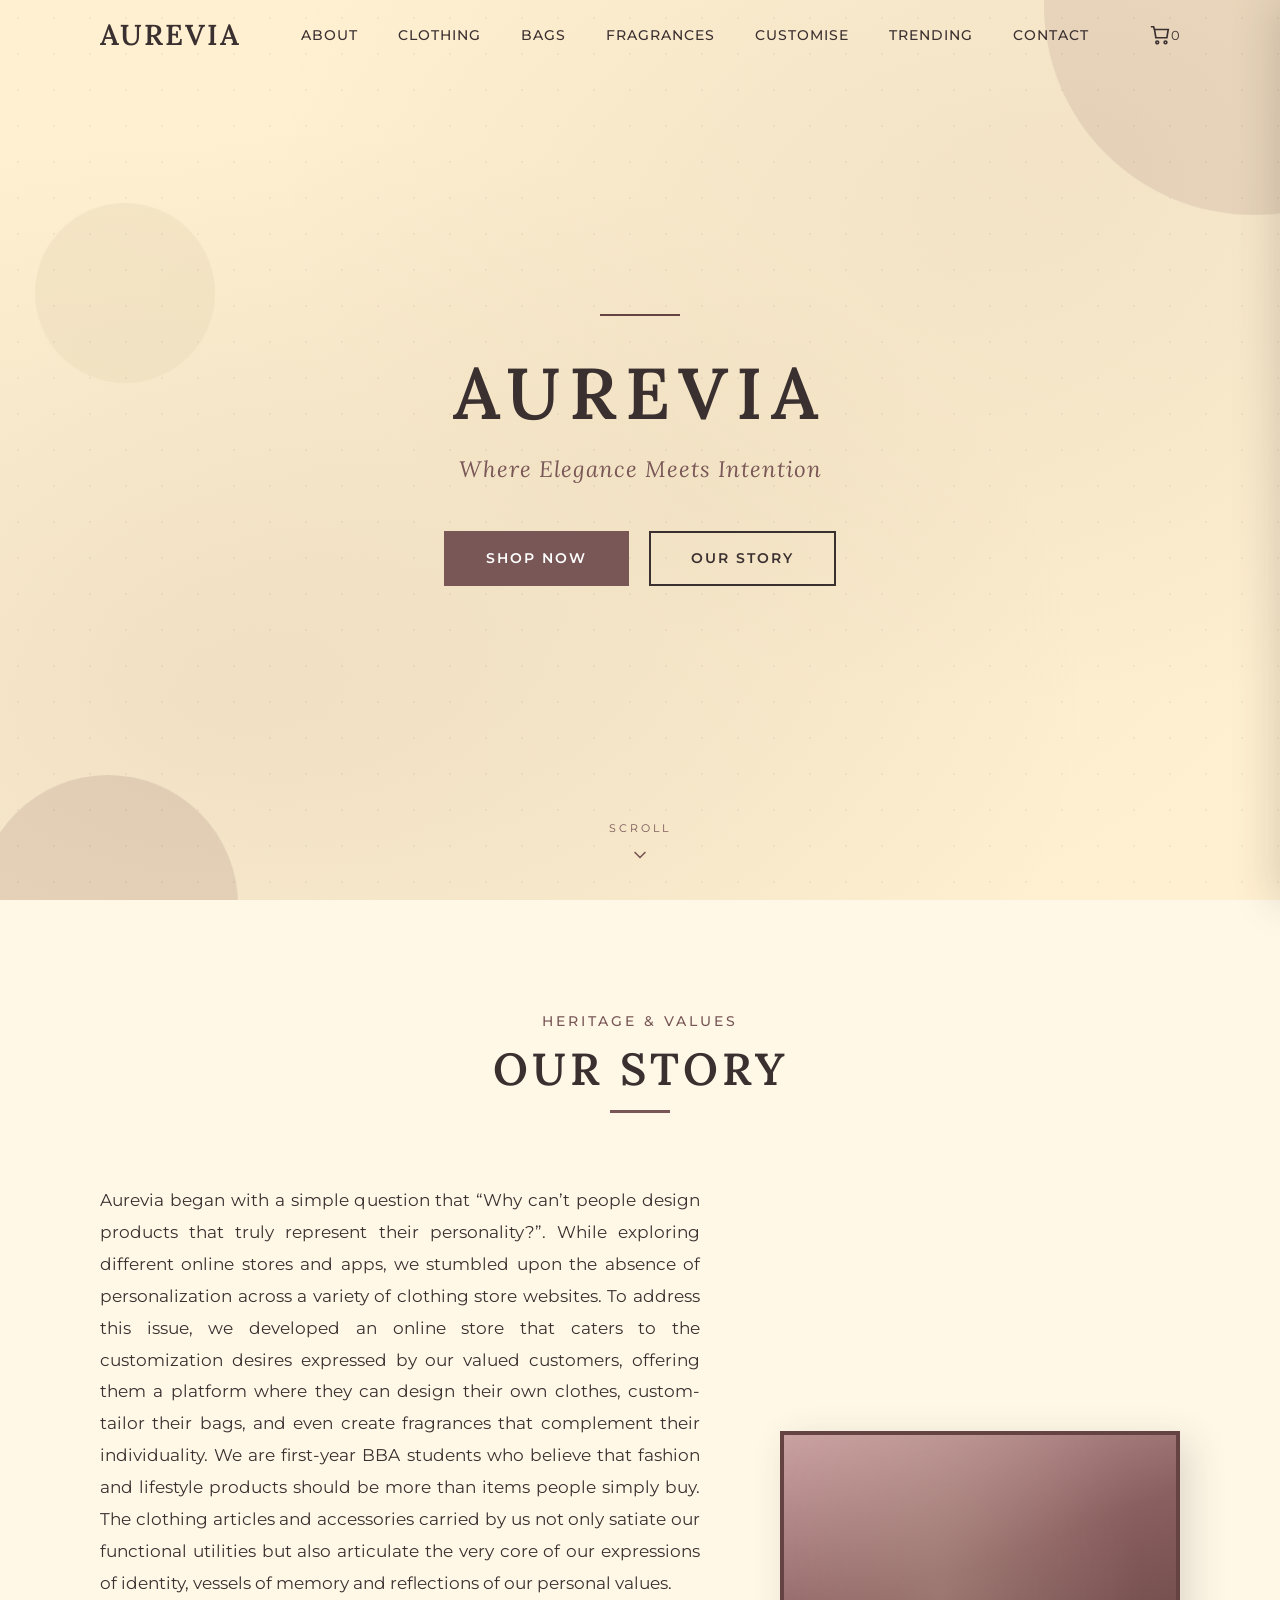
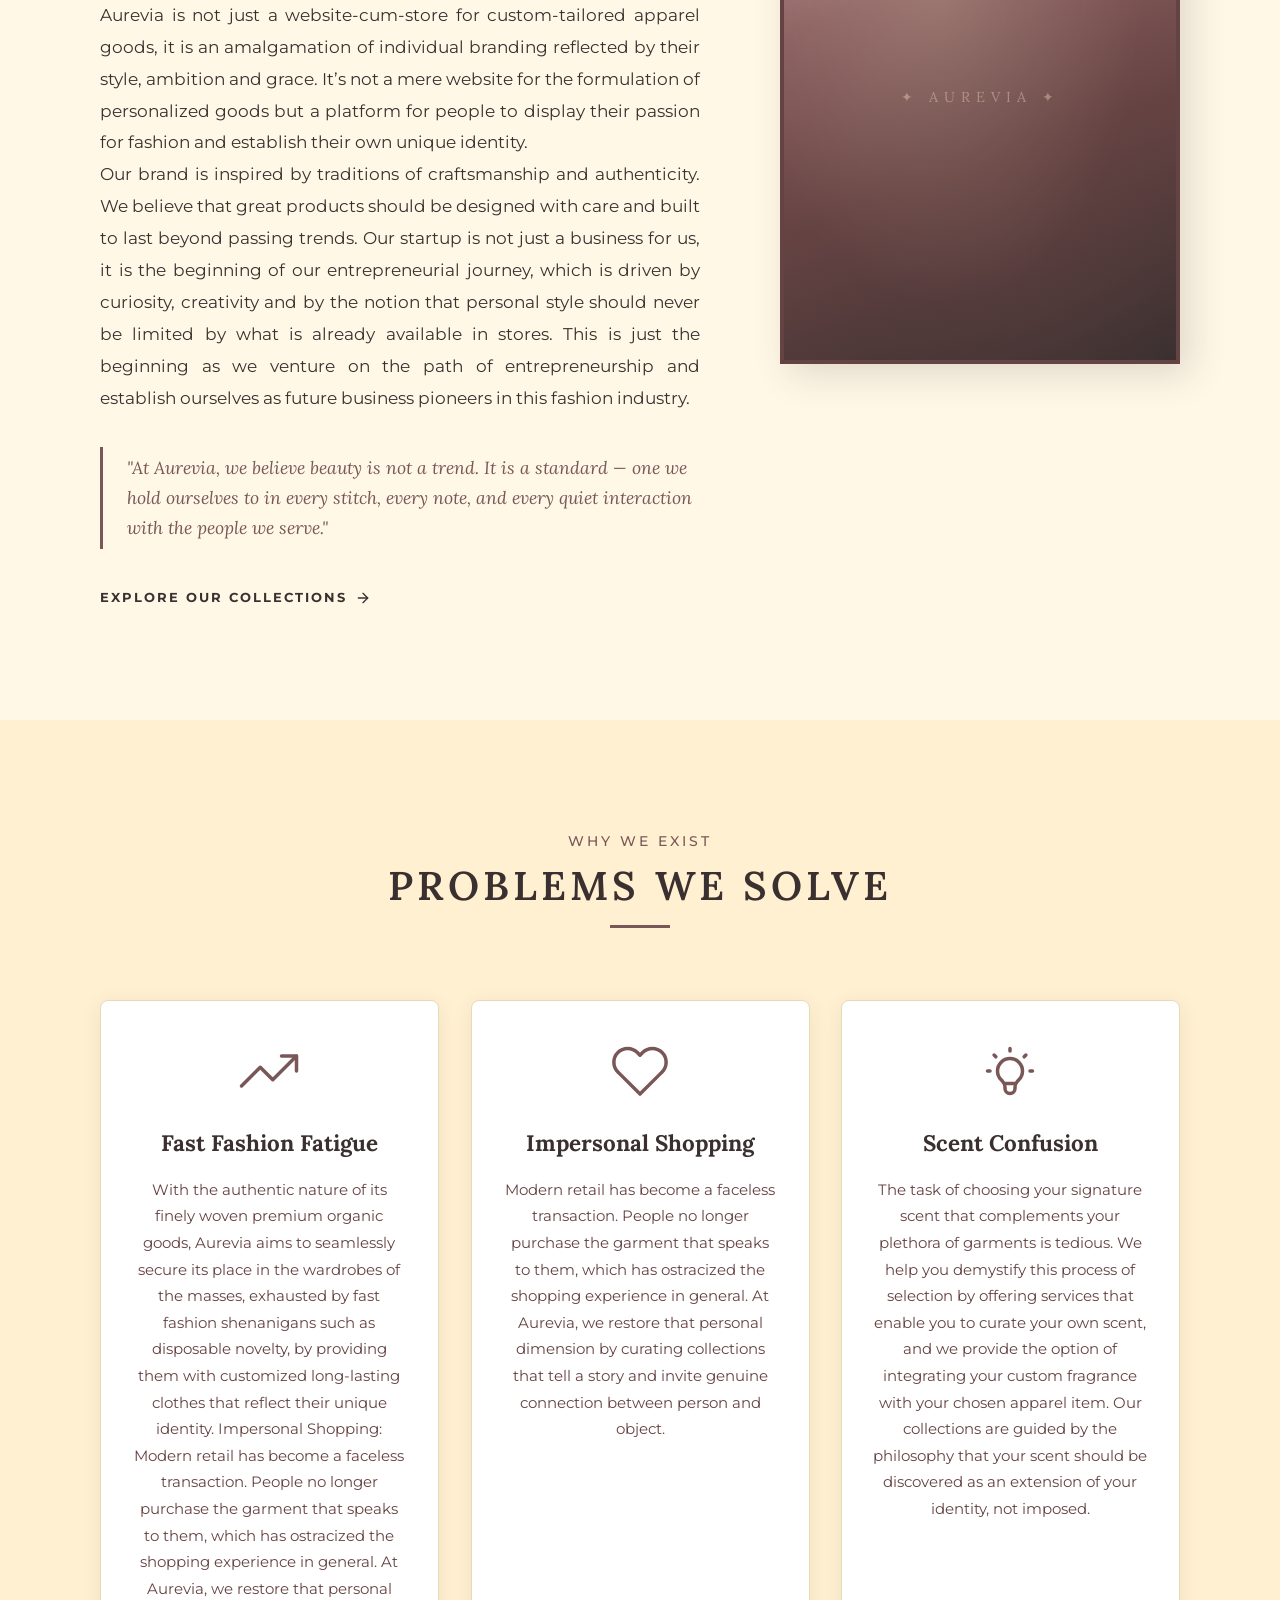
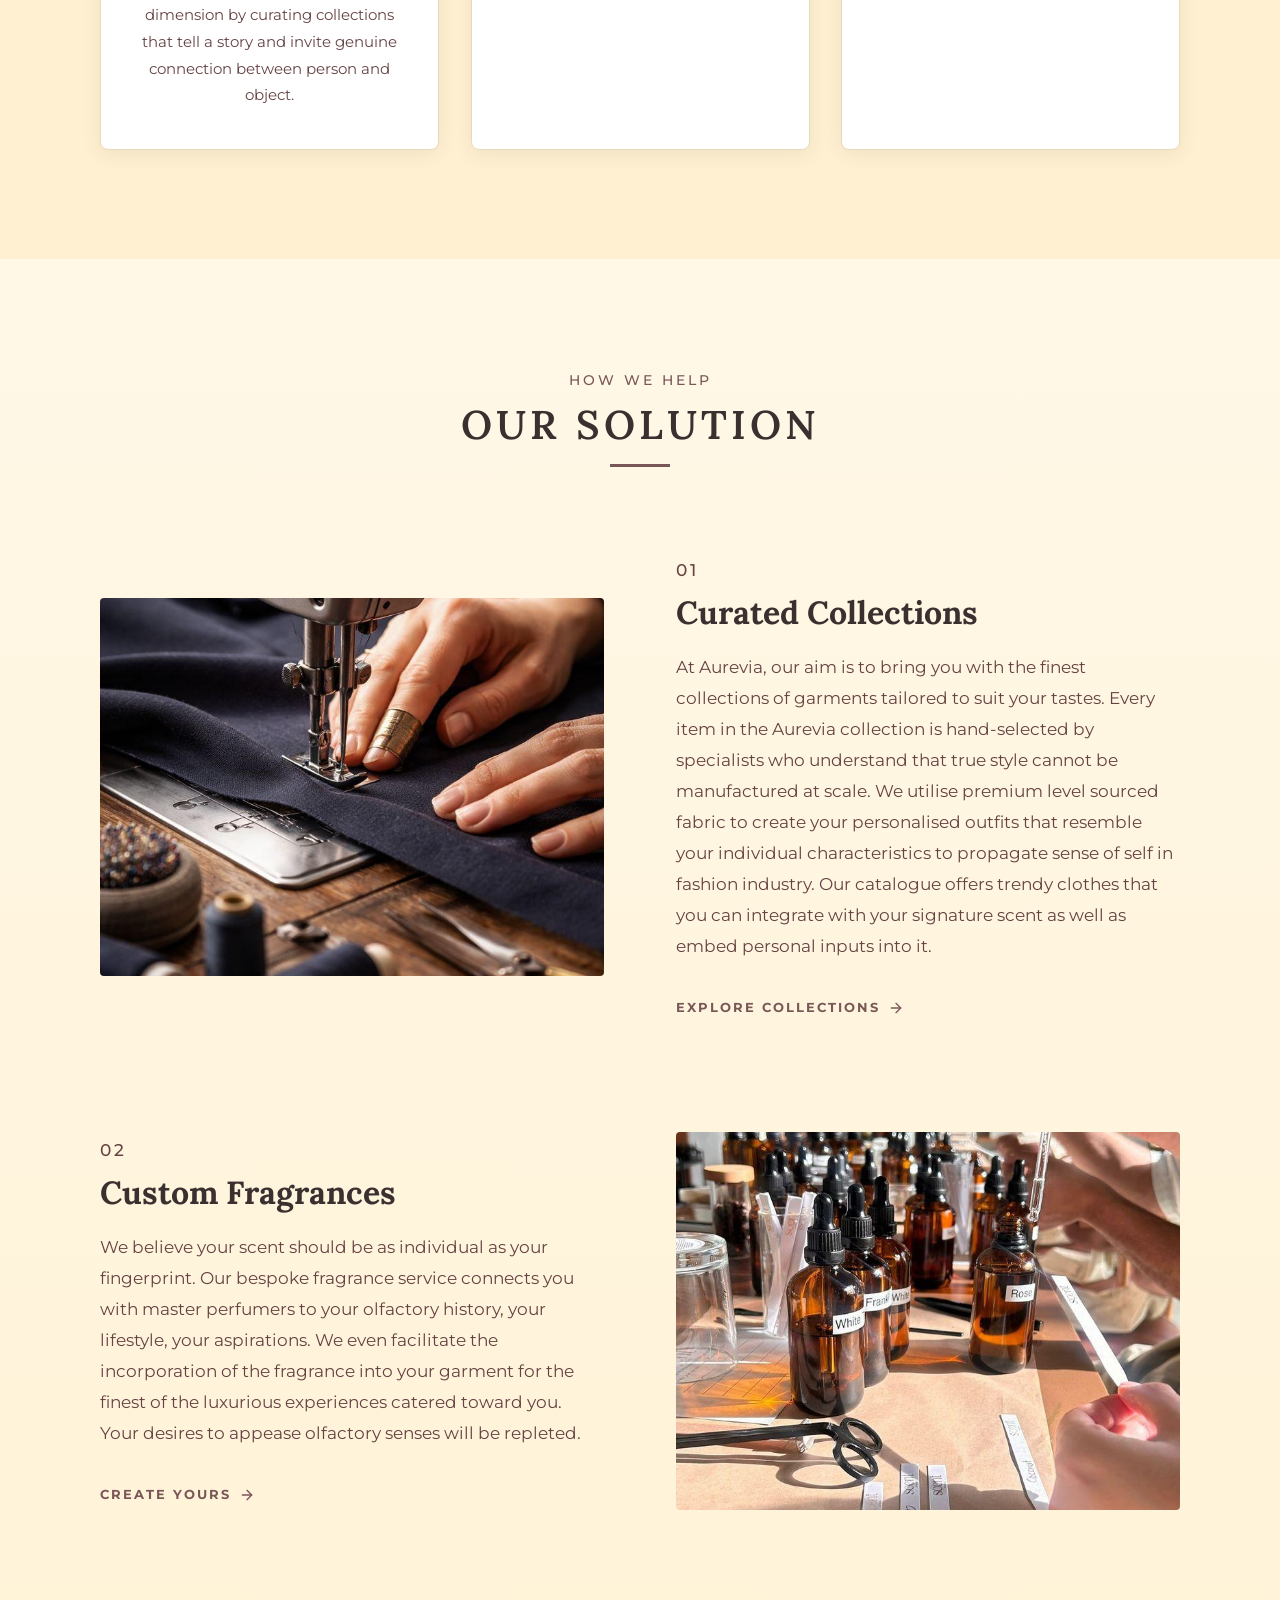
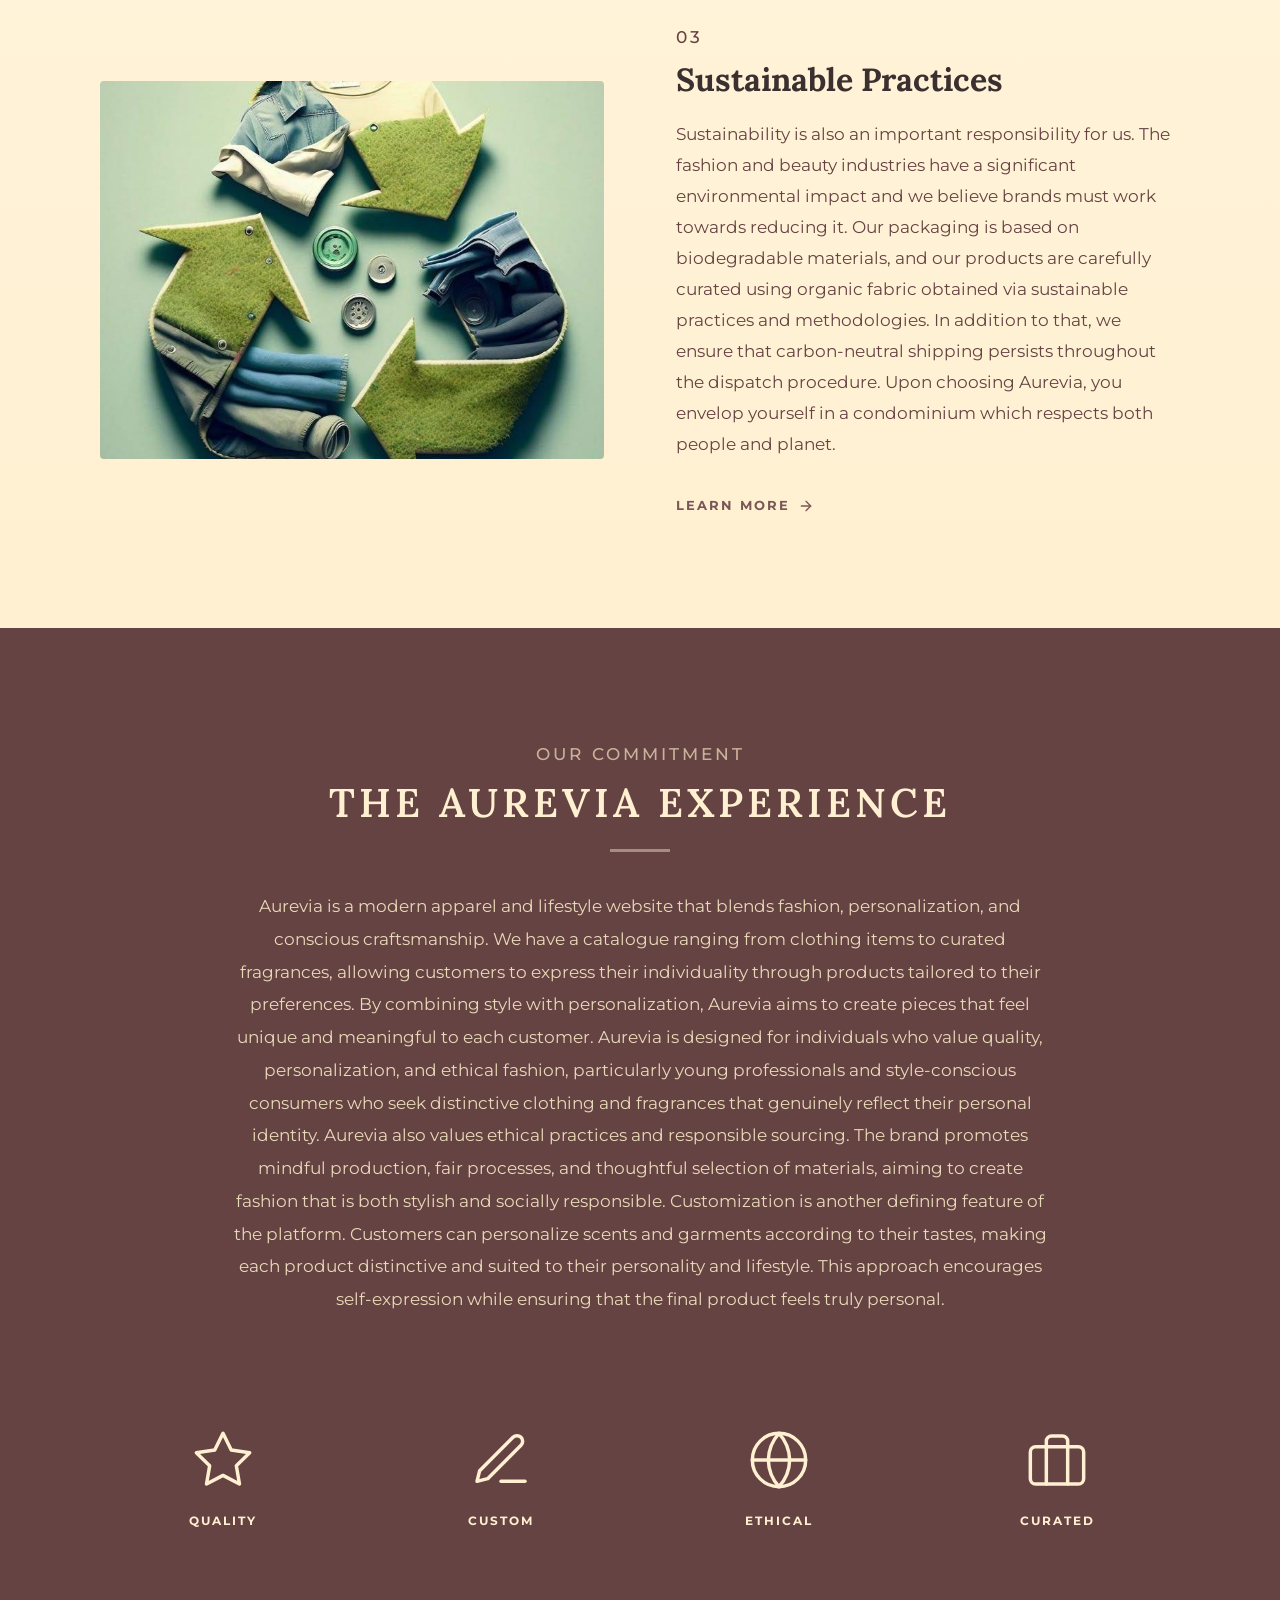
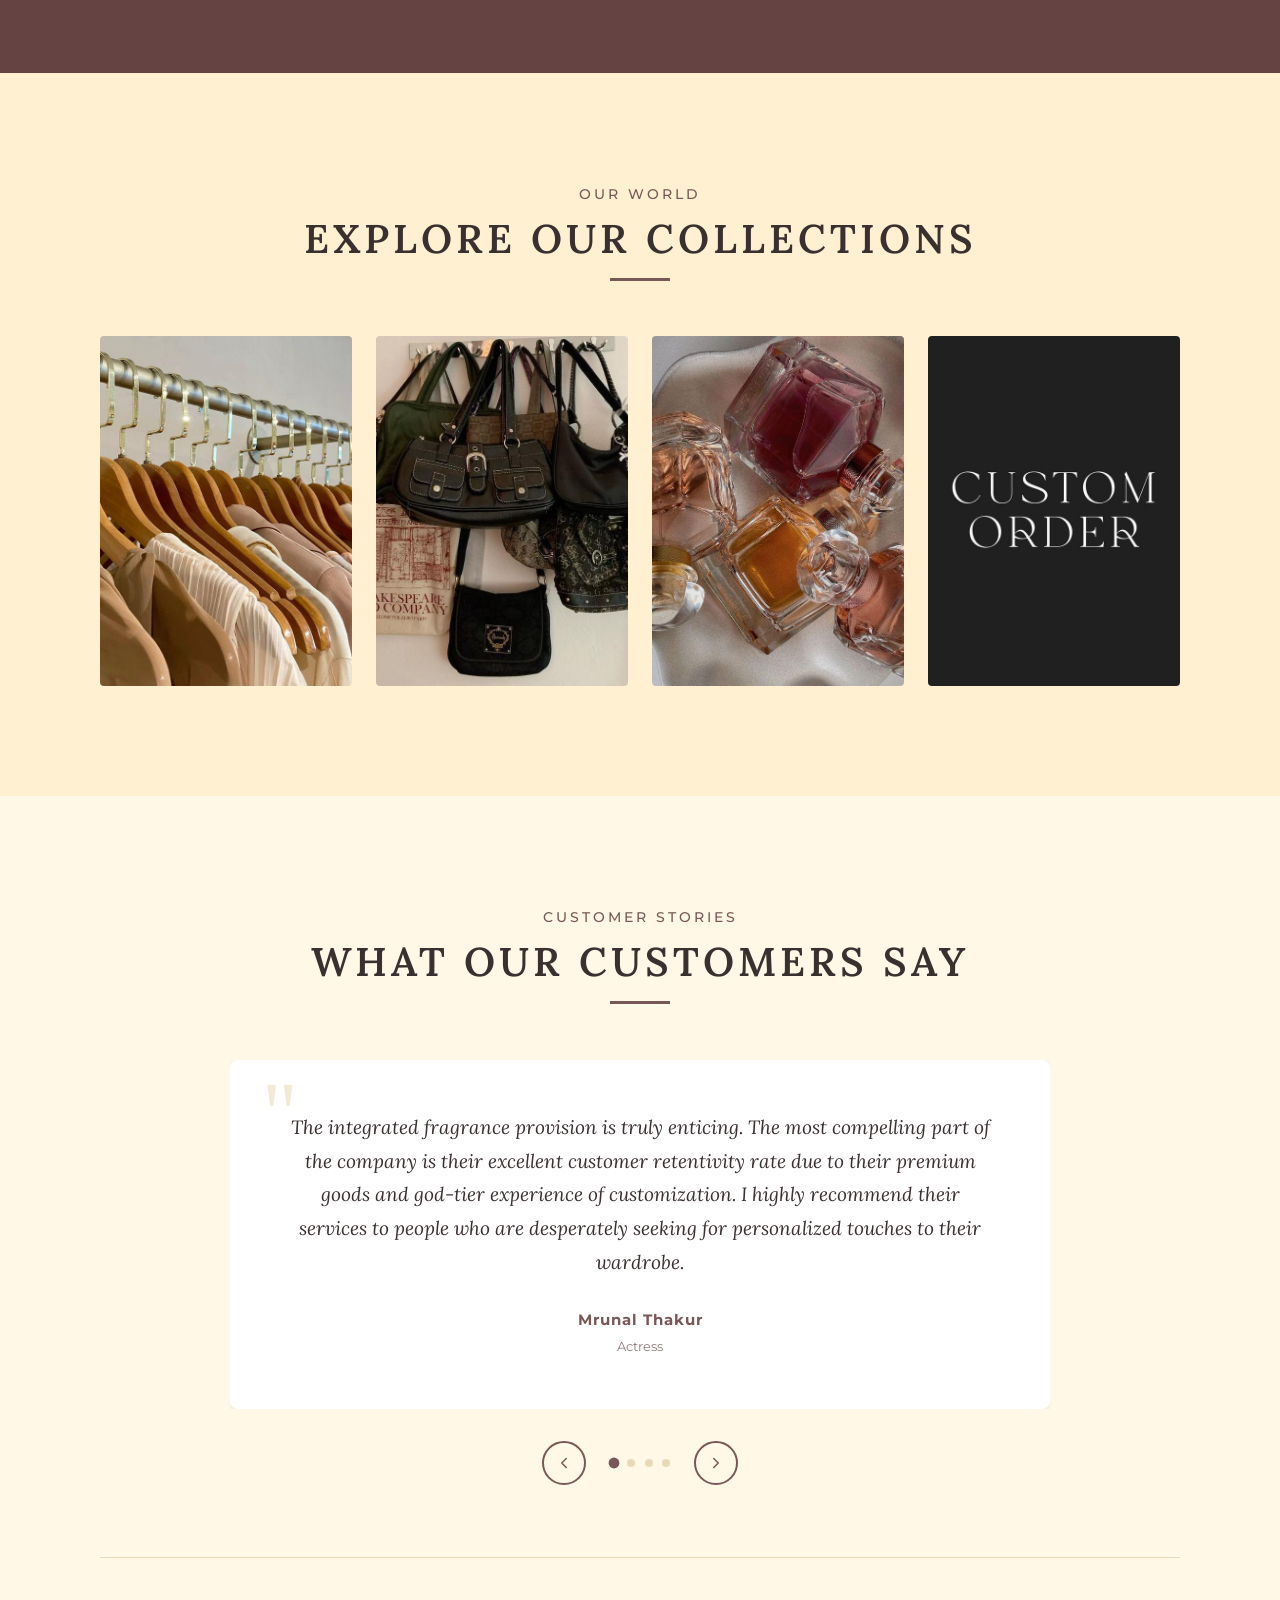
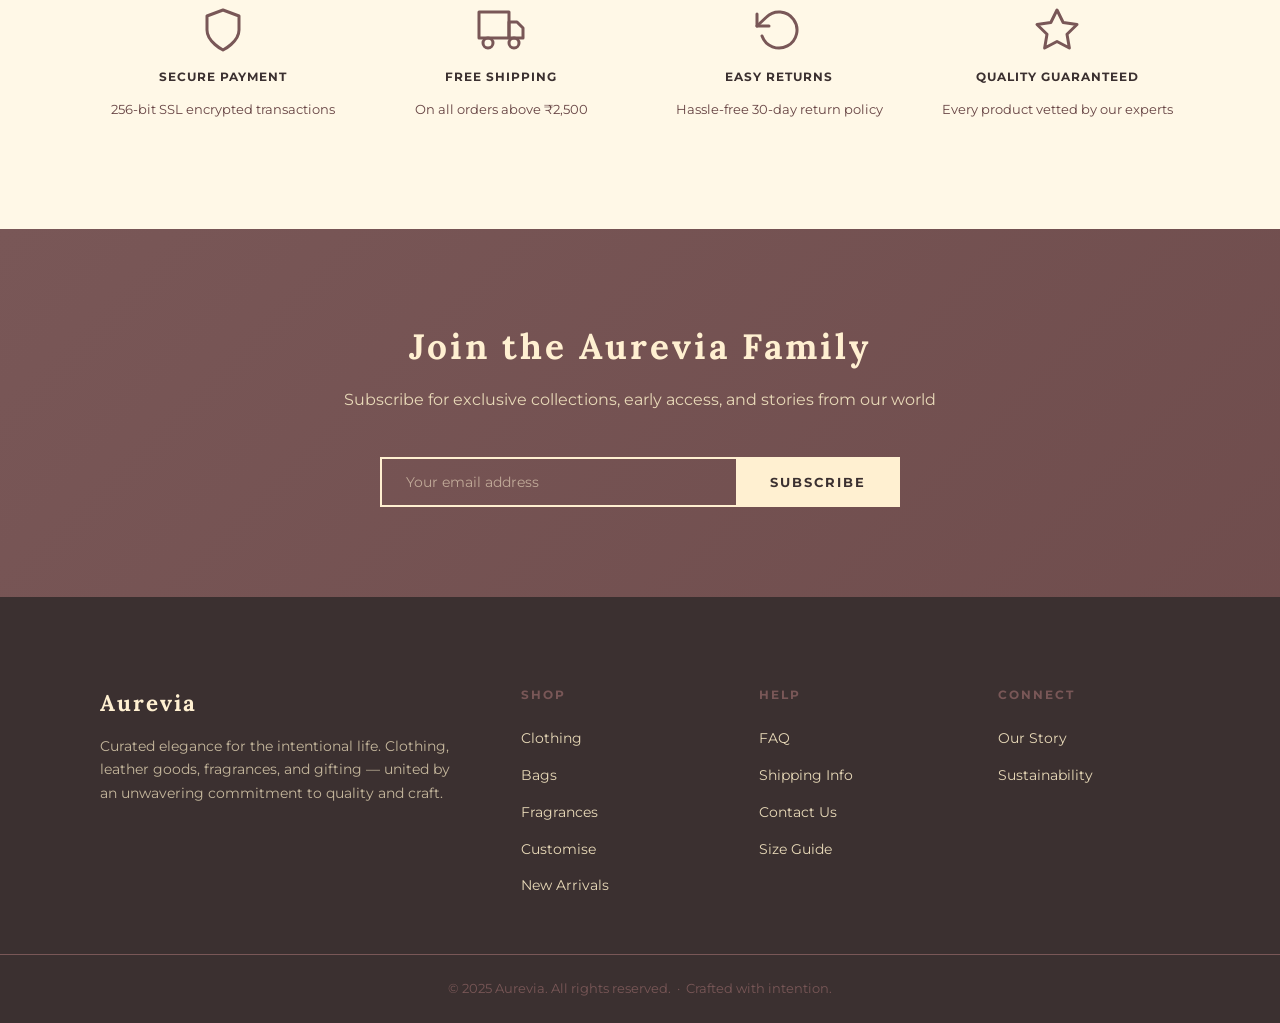
==== commit 1134edef: "fix" ====
--- a/index.html
+++ b/index.html
@@ -416,7 +416,7 @@
                 offers trendy clothes that you can integrate with your signature
                 scent as well as embed personal inputs into it.
               </p>
-              <a href="/images/home page/explore section/img6.jpeg" class="solution-link">
+              <a href="/images/home-page/explore-section/img6.jpeg" class="solution-link">
                 Explore Collections
                 <svg
                   class="arrow"
--- a/styles/globals.css
+++ b/styles/globals.css
@@ -24,9 +24,11 @@
   --shadow-lg: 0 8px 40px rgba(59, 48, 48, 0.16);
 
   /* Transitions */
-  --t-fast: 0.2s ease-out;
-  --t-base: 0.3s ease-out;
-  --t-slow: 0.6s ease-out;
+  --t-fast:   0.18s cubic-bezier(0.4, 0, 0.2, 1);
+  --t-base:   0.3s  cubic-bezier(0.4, 0, 0.2, 1);
+  --t-slow:   0.55s cubic-bezier(0.4, 0, 0.2, 1);
+  --t-smooth: 0.45s cubic-bezier(0.22, 1, 0.36, 1);
+  --t-spring: 0.5s  cubic-bezier(0.34, 1.56, 0.64, 1);
 }
 
 /* ─── Reset ─────────────────────────────────── */
@@ -42,8 +44,14 @@
 }
 
 html {
-  scroll-behavior: smooth;
   font-size: 16px;
+}
+
+/* Only enable smooth scroll when user hasn't requested reduced motion */
+@media (prefers-reduced-motion: no-preference) {
+  html {
+    scroll-behavior: smooth;
+  }
 }
 
 body {
@@ -81,7 +89,7 @@
 ::-webkit-scrollbar          { width: 8px; }
 ::-webkit-scrollbar-track    { background: var(--cream-bg); }
 ::-webkit-scrollbar-thumb    { background: var(--warm-brown); border-radius: 4px; }
-::-webkit-scrollbar-thumb:hover { background: var(--deep-brown); }
+::-webkit-scrollbar-thumb:hover { background: var(--deep-brown); transition: background 0.2s; }
 
 /* ─── Layout ─────────────────────────────────── */
 .container {
@@ -94,13 +102,18 @@
 .reveal,
 .reveal-left,
 .reveal-right {
-  -webkit-transition: opacity 0.8s ease-out, -webkit-transform 0.8s ease-out;
-  transition: opacity 0.8s ease-out, transform 0.8s ease-out;
-}
-
-.reveal       { opacity: 0; -webkit-transform: translateY(40px); transform: translateY(40px); }
-.reveal-left  { opacity: 0; -webkit-transform: translateX(-50px); transform: translateX(-50px); }
-.reveal-right { opacity: 0; -webkit-transform: translateX(50px); transform: translateX(50px); }
+  transition: opacity var(--t-smooth), transform var(--t-smooth);
+  will-change: opacity, transform;
+  /* Force GPU compositing layer */
+  -webkit-transform: translateZ(0);
+  transform: translateZ(0);
+  -webkit-backface-visibility: hidden;
+  backface-visibility: hidden;
+}
+
+.reveal       { opacity: 0; -webkit-transform: translateY(36px); transform: translateY(36px); }
+.reveal-left  { opacity: 0; -webkit-transform: translateX(-48px); transform: translateX(-48px); }
+.reveal-right { opacity: 0; -webkit-transform: translateX(48px); transform: translateX(48px); }
 
 .reveal.visible,
 .reveal-left.visible,
@@ -125,7 +138,7 @@
   background: var(--warm-brown);
   transform: scaleX(0);
   transform-origin: right;
-  transition: transform 0.3s ease-out;
+  transition: transform var(--t-base);
 }
 .hover-link:hover::after {
   transform: scaleX(1);
@@ -162,6 +175,7 @@
   background: var(--warm-brown);
   margin: 0 auto 1.5rem;
   border: none;
+  transition: width var(--t-smooth);
 }
 
 /* ─── Buttons ────────────────────────────────── */
@@ -178,20 +192,31 @@
   border: 2px solid var(--warm-brown);
   border-radius: 0;
   cursor: pointer;
+  position: relative;
+  overflow: hidden;
   transition: background var(--t-base), border-color var(--t-base),
-              color var(--t-base), transform 0.2s ease, box-shadow var(--t-base);
-}
+              color var(--t-base), transform 0.22s var(--t-smooth), box-shadow var(--t-base);
+}
+.btn-primary::after {
+  content: '';
+  position: absolute;
+  inset: 0;
+  background: rgba(255,255,255,0.12);
+  transform: translateX(-100%);
+  transition: transform 0.4s cubic-bezier(0.4, 0, 0.2, 1);
+}
+.btn-primary:hover::after { transform: translateX(0); }
 .btn-primary:hover {
   background: var(--deep-brown);
   border-color: var(--deep-brown);
-  transform: scale(1.05);
-  box-shadow: 0 8px 25px rgba(121, 87, 87, 0.35);
+  transform: translateY(-2px);
+  box-shadow: 0 10px 28px rgba(121, 87, 87, 0.35);
 }
 .btn-primary:focus-visible {
   outline: 3px solid var(--deep-brown);
   outline-offset: 2px;
 }
-.btn-primary:active { transform: scale(0.98); }
+.btn-primary:active { transform: translateY(0) scale(0.98); }
 
 .btn-secondary {
   display: inline-block;
@@ -206,15 +231,74 @@
   border: 2px solid var(--dark-brown);
   border-radius: 0;
   cursor: pointer;
-  transition: background var(--t-base), color var(--t-base), transform 0.2s ease;
+  transition: background var(--t-base), color var(--t-base),
+              transform 0.22s var(--t-smooth), box-shadow var(--t-base);
 }
 .btn-secondary:hover {
   background: var(--dark-brown);
   color: var(--white);
-  transform: scale(1.05);
+  transform: translateY(-2px);
+  box-shadow: 0 8px 22px rgba(59, 48, 48, 0.2);
 }
 .btn-secondary:focus-visible {
   outline: 3px solid var(--dark-brown);
   outline-offset: 2px;
 }
-.btn-secondary:active { transform: scale(0.98); }
+.btn-secondary:active { transform: translateY(0) scale(0.98); }
+
+/* ─── Keyframes ──────────────────────────────── */
+@-webkit-keyframes fadeInUp {
+  from { opacity: 0; -webkit-transform: translateY(32px); transform: translateY(32px); }
+  to   { opacity: 1; -webkit-transform: translateY(0); transform: translateY(0); }
+}
+@keyframes fadeInUp {
+  from { opacity: 0; transform: translateY(32px); }
+  to   { opacity: 1; transform: translateY(0); }
+}
+
+@-webkit-keyframes fadeIn {
+  from { opacity: 0; }
+  to   { opacity: 1; }
+}
+@keyframes fadeIn {
+  from { opacity: 0; }
+  to   { opacity: 1; }
+}
+
+@-webkit-keyframes fadeSlide {
+  from { opacity: 0; -webkit-transform: translateX(20px); transform: translateX(20px); }
+  to   { opacity: 1; -webkit-transform: translateX(0); transform: translateX(0); }
+}
+@keyframes fadeSlide {
+  from { opacity: 0; transform: translateX(20px); }
+  to   { opacity: 1; transform: translateX(0); }
+}
+
+@-webkit-keyframes popIn {
+  0%   { -webkit-transform: scale(0.5); transform: scale(0.5); opacity: 0; }
+  70%  { -webkit-transform: scale(1.1); transform: scale(1.1); }
+  100% { -webkit-transform: scale(1);   transform: scale(1);   opacity: 1; }
+}
+@keyframes popIn {
+  0%   { transform: scale(0.5); opacity: 0; }
+  70%  { transform: scale(1.1); }
+  100% { transform: scale(1);   opacity: 1; }
+}
+
+@-webkit-keyframes pulse {
+  0%, 100% { opacity: 1; }
+  50%      { opacity: 0.4; }
+}
+@keyframes pulse {
+  0%, 100% { opacity: 1; }
+  50%      { opacity: 0.4; }
+}
+
+@-webkit-keyframes scaleIn {
+  from { -webkit-transform: scale(0.9); transform: scale(0.9); opacity: 0; }
+  to   { -webkit-transform: scale(1);   transform: scale(1);   opacity: 1; }
+}
+@keyframes scaleIn {
+  from { transform: scale(0.9); opacity: 0; }
+  to   { transform: scale(1);   opacity: 1; }
+}
--- a/styles/about.css
+++ b/styles/about.css
@@ -14,12 +14,24 @@
   right: 0;
   z-index: 1000;
   height: 70px;
-  transition: background 0.4s ease, box-shadow 0.4s ease;
-}
-
+  transition: background 0.4s cubic-bezier(0.4,0,0.2,1),
+              box-shadow 0.4s cubic-bezier(0.4,0,0.2,1),
+              backdrop-filter 0.4s cubic-bezier(0.4,0,0.2,1);
+}
+
+/* Solid fallback for browsers without backdrop-filter */
 .navbar.scrolled {
-  background: var(--cream-bg);
-  box-shadow: 0 2px 20px rgba(59, 48, 48, 0.10);
+  background: rgba(255, 240, 209, 0.97);
+  backdrop-filter: none;
+  -webkit-backdrop-filter: none;
+  box-shadow: 0 2px 24px rgba(59, 48, 48, 0.10);
+}
+@supports (backdrop-filter: blur(1px)) or (-webkit-backdrop-filter: blur(1px)) {
+  .navbar.scrolled {
+    background: rgba(255, 240, 209, 0.88);
+    backdrop-filter: blur(14px);
+    -webkit-backdrop-filter: blur(14px);
+  }
 }
 
 .nav-inner {
@@ -126,7 +138,7 @@
   height: 2px;
   background: var(--dark-brown);
   border-radius: 1px;
-  transition: all 0.3s ease;
+  transition: all 0.3s cubic-bezier(0.4, 0, 0.2, 1);
   transform-origin: center;
 }
 
@@ -167,22 +179,36 @@
   height: 100vh;
   z-index: 1002;
   background: var(--cream-bg);
+  -webkit-transform: translateX(100%);
   transform: translateX(100%);
-  transition: transform 0.35s cubic-bezier(0.25, 0.46, 0.45, 0.94);
-  box-shadow: -5px 0 30px rgba(59, 48, 48, 0.15);
+  transition: -webkit-transform 0.38s cubic-bezier(0.32, 0.72, 0, 1),
+              transform 0.38s cubic-bezier(0.32, 0.72, 0, 1);
+  box-shadow: -6px 0 40px rgba(59, 48, 48, 0.18);
   display: flex;
   flex-direction: column;
   overflow-y: auto;
+  will-change: transform;
+  -webkit-backface-visibility: hidden;
+  backface-visibility: hidden;
 }
 
 .mobile-menu-overlay {
   position: fixed;
   inset: 0;
   z-index: 1001;
-  background: rgba(59, 48, 48, 0.5);
+  background: rgba(59, 48, 48, 0.65);
   opacity: 0;
   visibility: hidden;
-  transition: opacity 0.3s ease, visibility 0.3s ease;
+  transition: opacity 0.32s cubic-bezier(0.4,0,0.2,1),
+              visibility 0.32s cubic-bezier(0.4,0,0.2,1);
+  will-change: opacity;
+}
+@supports (backdrop-filter: blur(1px)) or (-webkit-backdrop-filter: blur(1px)) {
+  .mobile-menu-overlay {
+    background: rgba(59, 48, 48, 0.5);
+    backdrop-filter: blur(3px);
+    -webkit-backdrop-filter: blur(3px);
+  }
 }
 
 .mobile-menu-overlay.visible {
@@ -190,8 +216,9 @@
   visibility: visible;
 }
 
-.mobile-menu.open { 
-  transform: translateX(0); 
+.mobile-menu.open {
+  -webkit-transform: translateX(0);
+  transform: translateX(0);
 }
 
 .mobile-menu-header {
@@ -230,28 +257,36 @@
   color: var(--dark-brown);
   text-align: center;
   text-decoration: none;
-  transition: all 0.2s ease;
+  transition: background 0.22s cubic-bezier(0.4,0,0.2,1),
+              color 0.22s cubic-bezier(0.4,0,0.2,1),
+              opacity 0.22s cubic-bezier(0.4,0,0.2,1),
+              -webkit-transform 0.22s cubic-bezier(0.4,0,0.2,1),
+              transform 0.22s cubic-bezier(0.4,0,0.2,1);
   opacity: 0;
+  -webkit-transform: translateX(20px);
   transform: translateX(20px);
 }
 
 .mobile-menu.open a {
   opacity: 1;
+  -webkit-transform: translateX(0);
   transform: translateX(0);
 }
 
-.mobile-menu.open a:nth-child(1) { transition-delay: 0.05s; }
-.mobile-menu.open a:nth-child(2) { transition-delay: 0.10s; }
-.mobile-menu.open a:nth-child(3) { transition-delay: 0.15s; }
-.mobile-menu.open a:nth-child(4) { transition-delay: 0.20s; }
-.mobile-menu.open a:nth-child(5) { transition-delay: 0.25s; }
-.mobile-menu.open a:nth-child(6) { transition-delay: 0.30s; }
-.mobile-menu.open a:nth-child(7) { transition-delay: 0.35s; }
-.mobile-menu.open a:nth-child(8) { transition-delay: 0.40s; }
-
-.mobile-menu a:hover { 
+/* Stagger: target li:nth-child since <a> are inside <li> wrappers */
+.mobile-menu.open li:nth-child(1) a { transition-delay: 0.05s; }
+.mobile-menu.open li:nth-child(2) a { transition-delay: 0.10s; }
+.mobile-menu.open li:nth-child(3) a { transition-delay: 0.15s; }
+.mobile-menu.open li:nth-child(4) a { transition-delay: 0.20s; }
+.mobile-menu.open li:nth-child(5) a { transition-delay: 0.25s; }
+.mobile-menu.open li:nth-child(6) a { transition-delay: 0.30s; }
+.mobile-menu.open li:nth-child(7) a { transition-delay: 0.35s; }
+.mobile-menu.open li:nth-child(8) a { transition-delay: 0.40s; }
+
+.mobile-menu a:hover {
   background: var(--cream-light);
   color: var(--warm-brown);
+  transform: translateX(4px);
 }
 
 .mobile-menu a.active {
@@ -270,12 +305,13 @@
   background: transparent;
   border: none;
   cursor: pointer;
-  transition: color 0.3s ease, transform 0.3s ease;
+  transition: color 0.28s cubic-bezier(0.4,0,0.2,1),
+              transform 0.35s cubic-bezier(0.34, 1.56, 0.64, 1);
 }
 
 .mobile-close-btn:hover {
   color: var(--warm-brown);
-  transform: rotate(90deg);
+  transform: rotate(90deg) scale(1.1);
 }
 
 /* Mobile Menu Footer */
@@ -360,8 +396,7 @@
     radial-gradient(ellipse at 20% 75%, rgba(121,87,87,0.10) 0%, transparent 55%),
     radial-gradient(ellipse at 80% 20%, rgba(102,67,67,0.07) 0%, transparent 50%),
     radial-gradient(ellipse at 55% 55%, rgba(232,217,184,0.25) 0%, transparent 65%);
-  -webkit-animation: heroPulse 9s ease-in-out infinite alternate;
-  animation: heroPulse 9s ease-in-out infinite alternate;
+  animation: heroPulse 10s cubic-bezier(0.45, 0.05, 0.55, 0.95) infinite alternate;
 }
 
 /* Floating geometric blobs */
@@ -369,9 +404,12 @@
   position: absolute;
   border-radius: 50%;
   opacity: 0.13;
-  -webkit-animation: floatBlob 12s ease-in-out infinite;
-  animation: floatBlob 12s ease-in-out infinite;
+  -webkit-animation: floatBlob 12s cubic-bezier(0.45, 0.05, 0.55, 0.95) infinite;
+  animation: floatBlob 12s cubic-bezier(0.45, 0.05, 0.55, 0.95) infinite;
   pointer-events: none;
+  will-change: transform;
+  -webkit-backface-visibility: hidden;
+  backface-visibility: hidden;
 }
 
 .hero-shape-1 {
@@ -409,8 +447,8 @@
   height: 2px;
   background: var(--deep-brown);
   margin: 0 auto 2.5rem;
-  -webkit-animation: expandLine 1.2s ease-out 0.2s forwards;
-  animation: expandLine 1.2s ease-out 0.2s forwards;
+  -webkit-animation: expandLine 1.2s cubic-bezier(0.22, 1, 0.36, 1) 0.2s both;
+  animation: expandLine 1.2s cubic-bezier(0.22, 1, 0.36, 1) 0.2s both;
 }
 
 .hero-brand {
@@ -424,9 +462,10 @@
   opacity: 0;
   -webkit-transform: translateY(32px);
   transform: translateY(32px);
-  -webkit-animation: fadeInUp 1s ease-out 0.45s forwards;
-  animation: fadeInUp 1s ease-out 0.45s forwards;
+  -webkit-animation: fadeInUp 0.9s cubic-bezier(0.22, 1, 0.36, 1) 0.45s both;
+  animation: fadeInUp 0.9s cubic-bezier(0.22, 1, 0.36, 1) 0.45s both;
   margin-bottom: 1.2rem;
+  will-change: opacity, transform;
 }
 
 .hero-tagline {
@@ -436,9 +475,10 @@
   color: var(--warm-brown);
   opacity: 0;
   letter-spacing: 1px;
-  -webkit-animation: fadeIn 0.9s ease-out 0.75s forwards;
-  animation: fadeIn 0.9s ease-out 0.75s forwards;
+  -webkit-animation: fadeIn 0.9s cubic-bezier(0.4, 0, 0.2, 1) 0.75s both;
+  animation: fadeIn 0.9s cubic-bezier(0.4, 0, 0.2, 1) 0.75s both;
   margin-bottom: 2.8rem;
+  will-change: opacity;
 }
 
 .hero-buttons {
@@ -447,8 +487,9 @@
   justify-content: center;
   flex-wrap: wrap;
   opacity: 0;
-  -webkit-animation: fadeIn 0.9s ease-out 1.05s forwards;
-  animation: fadeIn 0.9s ease-out 1.05s forwards;
+  -webkit-animation: fadeIn 0.9s cubic-bezier(0.4, 0, 0.2, 1) 1.05s both;
+  animation: fadeIn 0.9s cubic-bezier(0.4, 0, 0.2, 1) 1.05s both;
+  will-change: opacity;
 }
 
 /* Scroll indicator */
@@ -464,9 +505,10 @@
   gap: 0.45rem;
   color: var(--warm-brown);
   opacity: 0;
-  -webkit-animation: fadeIn 0.9s ease-out 1.6s forwards;
-  animation: fadeIn 0.9s ease-out 1.6s forwards;
+  -webkit-animation: fadeIn 0.9s cubic-bezier(0.4, 0, 0.2, 1) 1.6s both;
+  animation: fadeIn 0.9s cubic-bezier(0.4, 0, 0.2, 1) 1.6s both;
   z-index: 10;
+  will-change: opacity;
 }
 
 .hero-scroll span {
@@ -476,7 +518,7 @@
   text-transform: uppercase;
 }
 
-.scroll-arrow { -webkit-animation: bounceDown 2.2s ease-in-out infinite; animation: bounceDown 2.2s ease-in-out infinite; }
+.scroll-arrow { animation: bounceDown 2s cubic-bezier(0.45, 0.05, 0.55, 0.95) infinite; }
 
 /* ─────────────────────────────────────────────
    §3  ABOUT US SECTION
@@ -547,12 +589,13 @@
   border: 4px solid var(--deep-brown);
   overflow: hidden;
   box-shadow: 10px 10px 35px rgba(59,48,48,0.16);
-  transition: transform 0.45s ease, box-shadow 0.45s ease;
+  transition: transform 0.45s cubic-bezier(0.22, 1, 0.36, 1),
+              box-shadow 0.45s cubic-bezier(0.22, 1, 0.36, 1);
 }
 
 .about-image-frame:hover {
-  transform: translateY(-8px);
-  box-shadow: 14px 18px 45px rgba(59,48,48,0.22);
+  transform: translateY(-12px) scale(1.01);
+  box-shadow: 16px 22px 55px rgba(59,48,48,0.24);
 }
 
 .about-img-placeholder {
@@ -621,12 +664,15 @@
   padding: 40px 30px;
   text-align: center;
   box-shadow: 0 4px 20px rgba(59,48,48,0.08);
-  transition: transform 0.4s ease, box-shadow 0.4s ease;
+  transition: transform 0.4s cubic-bezier(0.22, 1, 0.36, 1),
+              box-shadow 0.4s cubic-bezier(0.22, 1, 0.36, 1),
+              border-color 0.3s cubic-bezier(0.4, 0, 0.2, 1);
 }
 
 .problem-card:hover {
-  transform: translateY(-10px);
-  box-shadow: 0 18px 45px rgba(59,48,48,0.14);
+  transform: translateY(-12px);
+  box-shadow: 0 22px 55px rgba(59,48,48,0.16);
+  border-color: var(--cream-dark);
 }
 
 .problem-icon {
@@ -634,11 +680,11 @@
   height: 60px;
   margin: 0 auto 1.5rem;
   color: var(--warm-brown);
-  transition: transform 0.4s ease;
+  transition: transform 0.4s cubic-bezier(0.34, 1.56, 0.64, 1);
 }
 
 .problem-card:hover .problem-icon {
-  transform: scale(1.15) rotate(6deg);
+  transform: scale(1.2) rotate(8deg);
 }
 
 .problem-card h3 {
@@ -702,13 +748,13 @@
 }
 
 .sol-img-1 {
-  background: url('../images/home\ page/explore\ section/Curated\ Collections.jpeg') center/cover no-repeat;
+  background: url('../images/home-page/explore-section/Curated%20Collections.jpeg') center/cover no-repeat;
 }
 .sol-img-2 {
-  background: url('../images/home\ page/explore\ section/Custom\ Fragrances.jpeg') center/cover no-repeat;
+  background: url('../images/home-page/explore-section/Custom%20Fragrances.jpeg') center/cover no-repeat;
 }
 .sol-img-3 {
-  background: url('../images/home\ page/explore\ section/Sustainable\ Practices.jpeg') center/cover no-repeat;
+  background: url('../images/home-page/explore-section/Sustainable%20Practices.jpeg') center/cover no-repeat;
 }
 
 /* Text block */
@@ -868,16 +914,16 @@
 .cat-img {
   width: 100%;
   height: 100%;
-  transition: transform 0.55s ease;
-}
-
-.cat-img-clothing  { background: url('../images/home\ page/explore\ section/clothing.jpeg') center/cover no-repeat; }
-.cat-img-bags      { background: url('../images/home\ page/explore\ section/bags.jpeg') center/cover no-repeat; }
-.cat-img-fragrances{ background: url('../images/home\ page/explore\ section/fragrances.jpeg') center/cover no-repeat; }
-.cat-img-gifting   { background: url('../images/home\ page/explore\ section/custom.jpeg') center/cover no-repeat; }
+  transition: transform 0.55s cubic-bezier(0.22, 1, 0.36, 1);
+}
+
+.cat-img-clothing  { background: url('../images/home-page/explore-section/clothing.jpeg') center/cover no-repeat; }
+.cat-img-bags      { background: url('../images/home-page/explore-section/bags.jpeg') center/cover no-repeat; }
+.cat-img-fragrances{ background: url('../images/home-page/explore-section/fragrances.jpeg') center/cover no-repeat; }
+.cat-img-gifting   { background: url('../images/home-page/explore-section/custom.jpeg') center/cover no-repeat; }
 
 .cat-card:hover .cat-img {
-  transform: scale(1.06);
+  transform: scale(1.08);
 }
 
 .cat-overlay {
@@ -889,7 +935,7 @@
   align-items: center;
   justify-content: center;
   gap: 1rem;
-  transition: background 0.5s ease;
+  transition: background 0.42s cubic-bezier(0.4, 0, 0.2, 1);
 }
 
 .cat-card:hover .cat-overlay {
@@ -903,8 +949,9 @@
   letter-spacing: 3px;
   text-align: center;
   opacity: 0;
-  transform: translateY(18px);
-  transition: opacity 0.4s ease, transform 0.4s ease;
+  transform: translateY(20px);
+  transition: opacity 0.38s cubic-bezier(0.22, 1, 0.36, 1),
+              transform 0.38s cubic-bezier(0.22, 1, 0.36, 1);
 }
 
 .cat-card:hover .cat-name {
@@ -922,8 +969,9 @@
   border: 1px solid var(--cream-bg);
   padding: 8px 22px;
   opacity: 0;
-  transform: translateY(18px);
-  transition: opacity 0.4s ease 0.08s, transform 0.4s ease 0.08s,
+  transform: translateY(20px);
+  transition: opacity 0.38s cubic-bezier(0.22, 1, 0.36, 1) 0.1s,
+              transform 0.38s cubic-bezier(0.22, 1, 0.36, 1) 0.1s,
               background var(--t-base), color var(--t-base);
 }
 
@@ -962,8 +1010,7 @@
 
 .t-slide {
   display: none;
-  -webkit-animation: fadeSlide 0.5s ease-out;
-  animation: fadeSlide 0.5s ease-out;
+  animation: fadeSlide 0.45s cubic-bezier(0.22, 1, 0.36, 1);
 }
 .t-slide.active { display: block; }
 
@@ -971,9 +1018,15 @@
   background: var(--white);
   border-radius: 8px;
   padding: 3.2rem 3.5rem;
-  box-shadow: 0 4px 30px rgba(59,48,48,0.08);
+  box-shadow: 0 6px 36px rgba(59,48,48,0.10);
   position: relative;
   text-align: center;
+  transition: box-shadow 0.4s cubic-bezier(0.4,0,0.2,1), transform 0.4s cubic-bezier(0.22,1,0.36,1);
+}
+
+.t-card:hover {
+  box-shadow: 0 12px 48px rgba(59,48,48,0.14);
+  transform: translateY(-4px);
 }
 
 .t-quote-mark {
@@ -1034,8 +1087,10 @@
   display: flex;
   align-items: center;
   justify-content: center;
-  transition: background var(--t-base), color var(--t-base);
-}
+  transition: background var(--t-base), color var(--t-base),
+              transform var(--t-spring);
+}
+.c-arrow:hover { transform: scale(1.1); }
 .c-arrow:hover { background: var(--warm-brown); color: var(--white); }
 
 .c-dots { display: flex; gap: 0.6rem; align-items: center; }
@@ -1046,7 +1101,7 @@
   border-radius: 50%;
   background: var(--cream-dark);
   cursor: pointer;
-  transition: background var(--t-base), transform var(--t-base);
+  transition: background var(--t-base), transform var(--t-spring);
 }
 .c-dot.active { background: var(--warm-brown); transform: scale(1.35); }
 
@@ -1097,7 +1152,9 @@
 .cta-section {
   padding: 90px 0;
   background: linear-gradient(135deg, var(--warm-brown) 0%, var(--deep-brown) 100%);
+  background-size: 200% 200%;
   text-align: center;
+  animation: gradientShift 8s ease-in-out infinite alternate;
 }
 
 .cta-section h2 {
@@ -1150,13 +1207,13 @@
   cursor: pointer;
   white-space: nowrap;
   transition: background var(--t-base), border-color var(--t-base),
-              color var(--t-base), transform 0.2s ease;
+              color var(--t-base), transform 0.22s cubic-bezier(0.34, 1.56, 0.64, 1);
 }
 .cta-submit:hover {
   background: var(--dark-brown);
   border-color: var(--dark-brown);
   color: var(--white);
-  transform: scale(1.02);
+  transform: translateY(-2px) scale(1.02);
 }
 
 .cta-success {
@@ -1171,7 +1228,7 @@
 
 .cta-success.show {
   display: flex;
-  animation: fadeInUp 0.5s ease-out;
+  animation: fadeInUp 0.5s cubic-bezier(0.22, 1, 0.36, 1);
 }
 
 .cta-check {
@@ -1232,9 +1289,14 @@
   width: 36px;
   height: 36px;
   color: var(--cream-dark);
-  transition: color var(--t-base), transform var(--t-base);
-}
-.social-link:hover { color: var(--cream-bg); transform: scale(1.2); }
+  border-radius: 50%;
+  transition: color var(--t-base), transform var(--t-spring), filter var(--t-base);
+}
+.social-link:hover {
+  color: var(--cream-bg);
+  transform: scale(1.22) translateY(-2px);
+  filter: drop-shadow(0 0 8px rgba(255, 240, 209, 0.4));
+}
 
 .footer-col h4 {
   font-family: var(--font-secondary);
@@ -1292,19 +1354,9 @@
    KEYFRAME ANIMATIONS
    ───────────────────────────────────────────── */
 
-@-webkit-keyframes fadeInUp {
-  from { opacity: 0; -webkit-transform: translateY(32px); transform: translateY(32px); }
-  to   { opacity: 1; -webkit-transform: translateY(0); transform: translateY(0); }
-}
-
 @keyframes fadeInUp {
-  from { opacity: 0; -webkit-transform: translateY(32px); transform: translateY(32px); }
-  to   { opacity: 1; -webkit-transform: translateY(0); transform: translateY(0); }
-}
-
-@-webkit-keyframes fadeIn {
-  from { opacity: 0; }
-  to   { opacity: 1; }
+  from { opacity: 0; transform: translateY(32px); }
+  to   { opacity: 1; transform: translateY(0); }
 }
 
 @keyframes fadeIn {
@@ -1313,8 +1365,39 @@
 }
 
 @-webkit-keyframes expandLine {
-  from { width: 0; }
-  to   { width: 80px; }
+  0% { width: 0; opacity: 0; }
+  100% { width: 60px; opacity: 1; }
+}
+
+@-webkit-keyframes bounceDown {
+  0%, 100% { transform: translateY(0); }
+  50% { transform: translateY(8px); }
+}
+
+@-webkit-keyframes floatBlob {
+  0%, 100% { transform: translateY(0) rotate(0deg); }
+  50% { transform: translateY(-10px) rotate(5deg); }
+}
+
+@-webkit-keyframes heroPulse {
+  0%, 100% { opacity: 0.25; transform: scale(1); }
+  50% { opacity: 0.35; transform: scale(1.05); }
+}
+
+@-webkit-keyframes fadeSlide {
+  0% { opacity: 0; transform: translateY(36px); }
+  100% { opacity: 1; transform: translateY(0); }
+}
+
+@-webkit-keyframes popIn {
+  0% { opacity: 0; transform: scale(0.92); }
+  100% { opacity: 1; transform: scale(1); }
+}
+
+@-webkit-keyframes gradientShift {
+  0% { background-position: 0% 50%; }
+  50% { background-position: 100% 50%; }
+  100% { background-position: 0% 50%; }
 }
 
 @keyframes expandLine {
@@ -1322,54 +1405,42 @@
   to   { width: 80px; }
 }
 
-@-webkit-keyframes bounceDown {
-  0%, 100% { -webkit-transform: translateY(0); transform: translateY(0); }
-  50%       { -webkit-transform: translateY(10px); transform: translateY(10px); }
-}
-
 @keyframes bounceDown {
-  0%, 100% { -webkit-transform: translateY(0); transform: translateY(0); }
-  50%       { -webkit-transform: translateY(10px); transform: translateY(10px); }
-}
-
-@-webkit-keyframes floatBlob {
-  0%, 100% { -webkit-transform: translateY(0) scale(1); transform: translateY(0) scale(1); }
-  50%       { -webkit-transform: translateY(-28px) scale(1.04); transform: translateY(-28px) scale(1.04); }
+  0%   { transform: translateY(0); }
+  45%  { transform: translateY(11px); }
+  65%  { transform: translateY(5px); }
+  80%  { transform: translateY(10px); }
+  100% { transform: translateY(0); }
 }
 
 @keyframes floatBlob {
-  0%, 100% { -webkit-transform: translateY(0) scale(1); transform: translateY(0) scale(1); }
-  50%       { -webkit-transform: translateY(-28px) scale(1.04); transform: translateY(-28px) scale(1.04); }
-}
-
-@-webkit-keyframes heroPulse {
-  from { opacity: 0.75; }
-  to   { opacity: 1; }
+  0%   { transform: translateY(0) scale(1); }
+  33%  { transform: translateY(-18px) scale(1.02); }
+  66%  { transform: translateY(-30px) scale(1.04); }
+  100% { transform: translateY(-12px) scale(1.01); }
 }
 
 @keyframes heroPulse {
-  from { opacity: 0.75; }
-  to   { opacity: 1; }
-}
-
-@-webkit-keyframes fadeSlide {
-  from { opacity: 0; -webkit-transform: translateX(20px); transform: translateX(20px); }
-  to   { opacity: 1; -webkit-transform: translateX(0); transform: translateX(0); }
+  0%   { opacity: 0.8; }
+  50%  { opacity: 1; }
+  100% { opacity: 0.85; }
 }
 
 @keyframes fadeSlide {
-  from { opacity: 0; -webkit-transform: translateX(20px); transform: translateX(20px); }
-  to   { opacity: 1; -webkit-transform: translateX(0); transform: translateX(0); }
-}
-
-@-webkit-keyframes popIn {
-  from { -webkit-transform: scale(0); transform: scale(0); }
-  to   { -webkit-transform: scale(1); transform: scale(1); }
+  from { opacity: 0; transform: translateX(22px); }
+  to   { opacity: 1; transform: translateX(0); }
 }
 
 @keyframes popIn {
-  from { -webkit-transform: scale(0); transform: scale(0); }
-  to   { -webkit-transform: scale(1); transform: scale(1); }
+  0%   { transform: scale(0.5); opacity: 0; }
+  70%  { transform: scale(1.15); }
+  100% { transform: scale(1);   opacity: 1; }
+}
+
+@keyframes gradientShift {
+  0%   { background-position: 0% 50%; }
+  50%  { background-position: 100% 50%; }
+  100% { background-position: 0% 50%; }
 }
 
 /* ─────────────────────────────────────────────
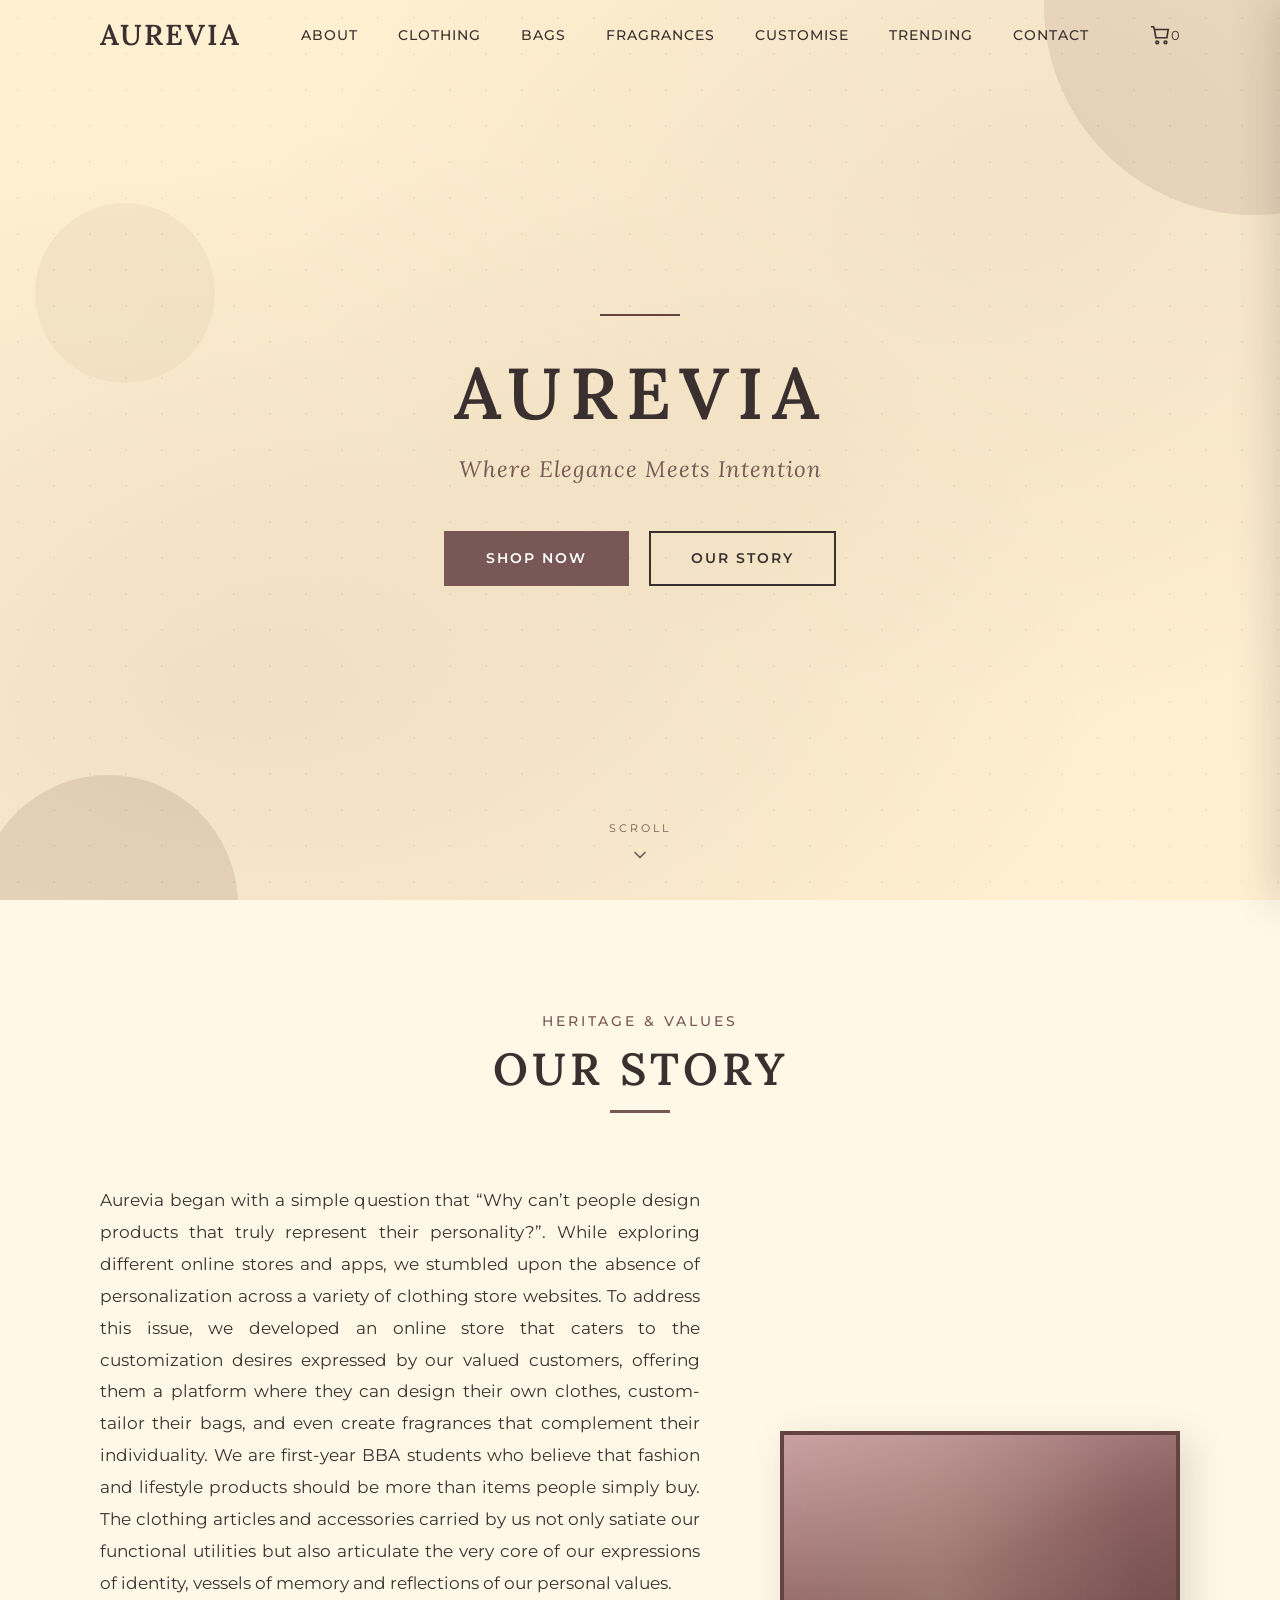
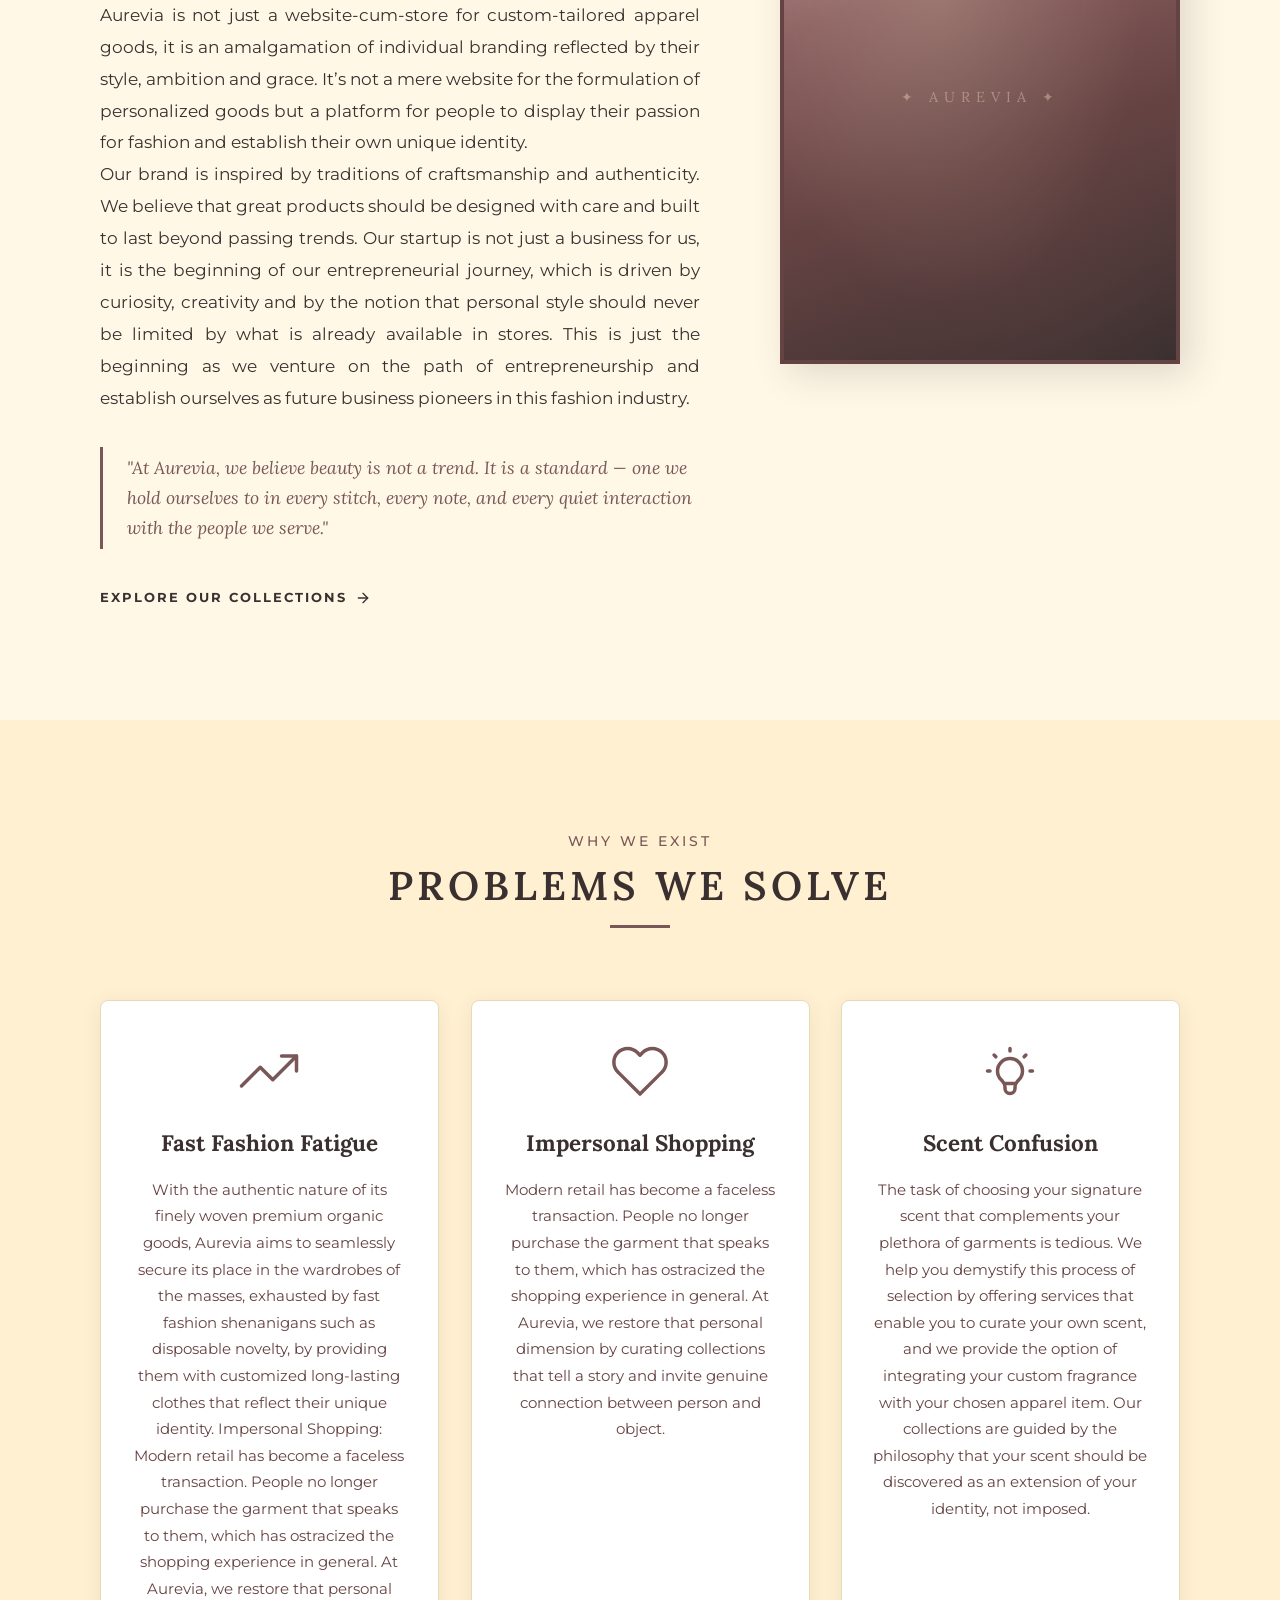
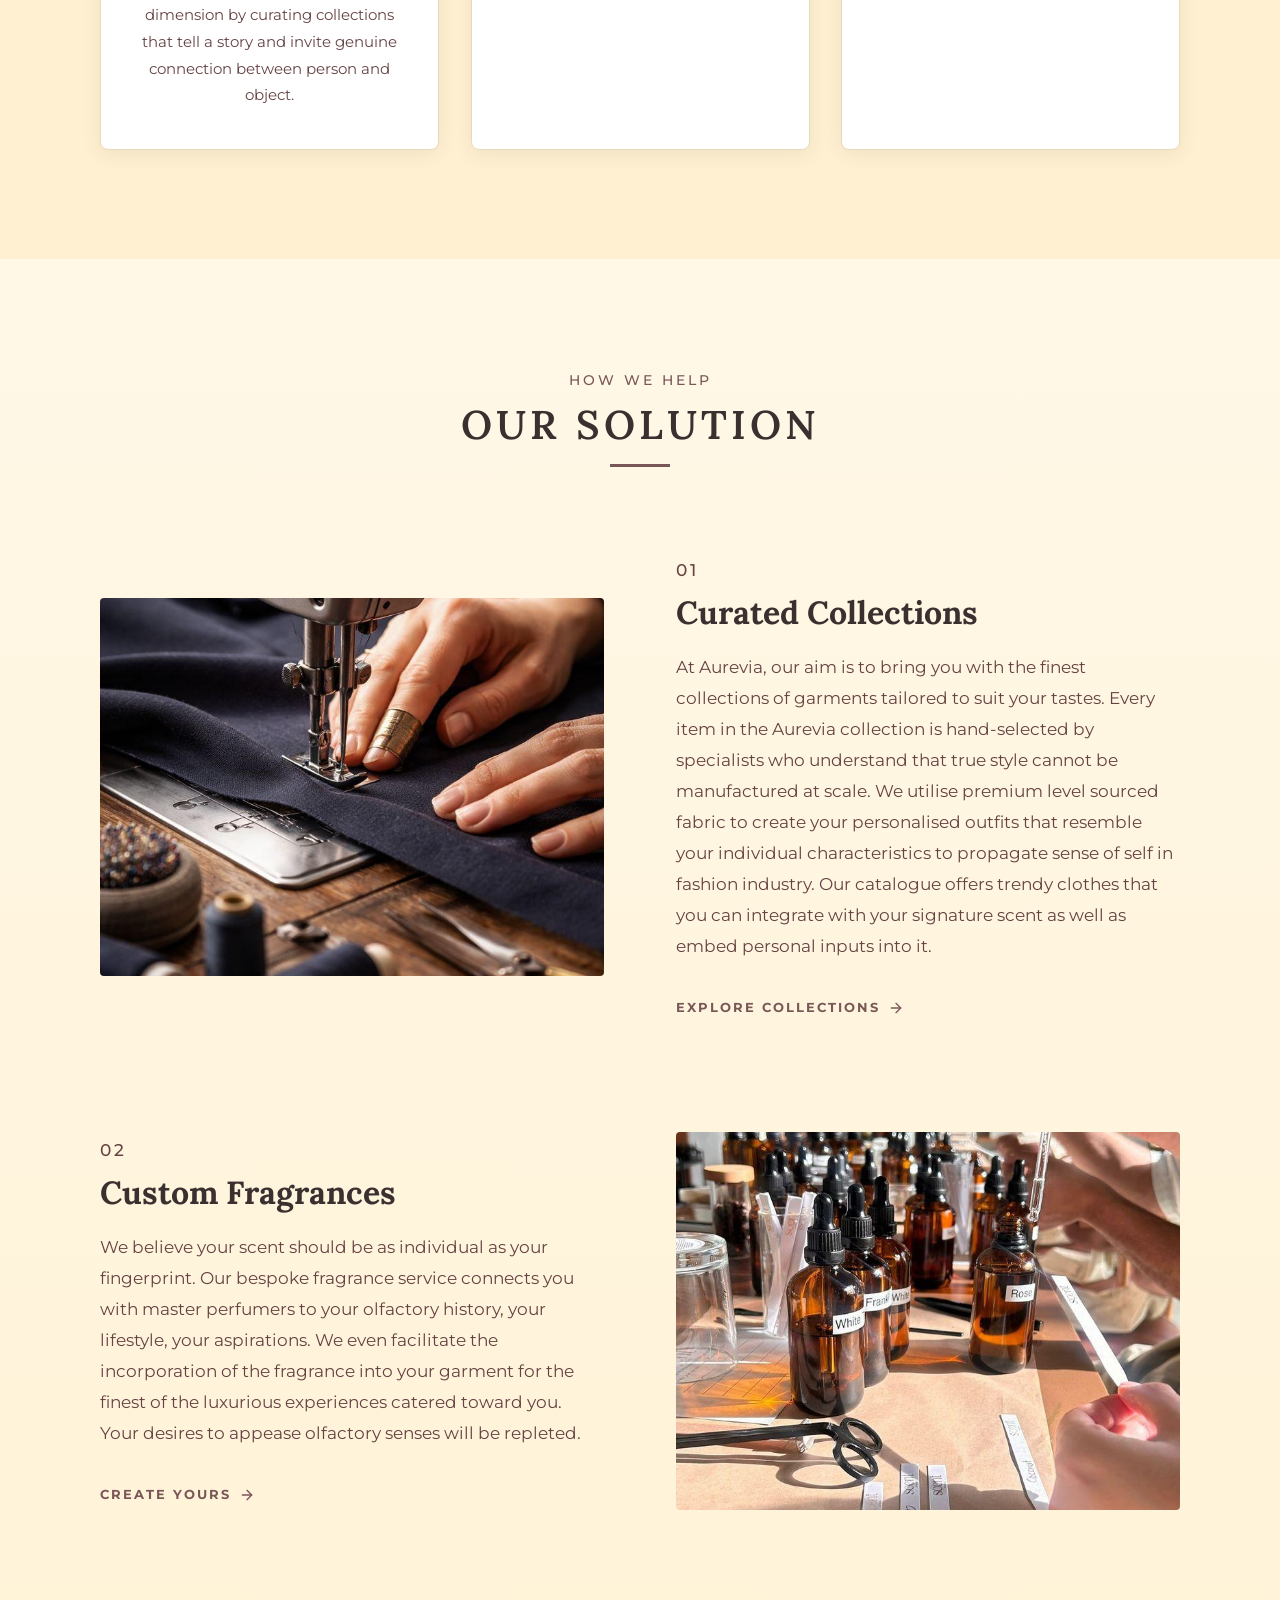
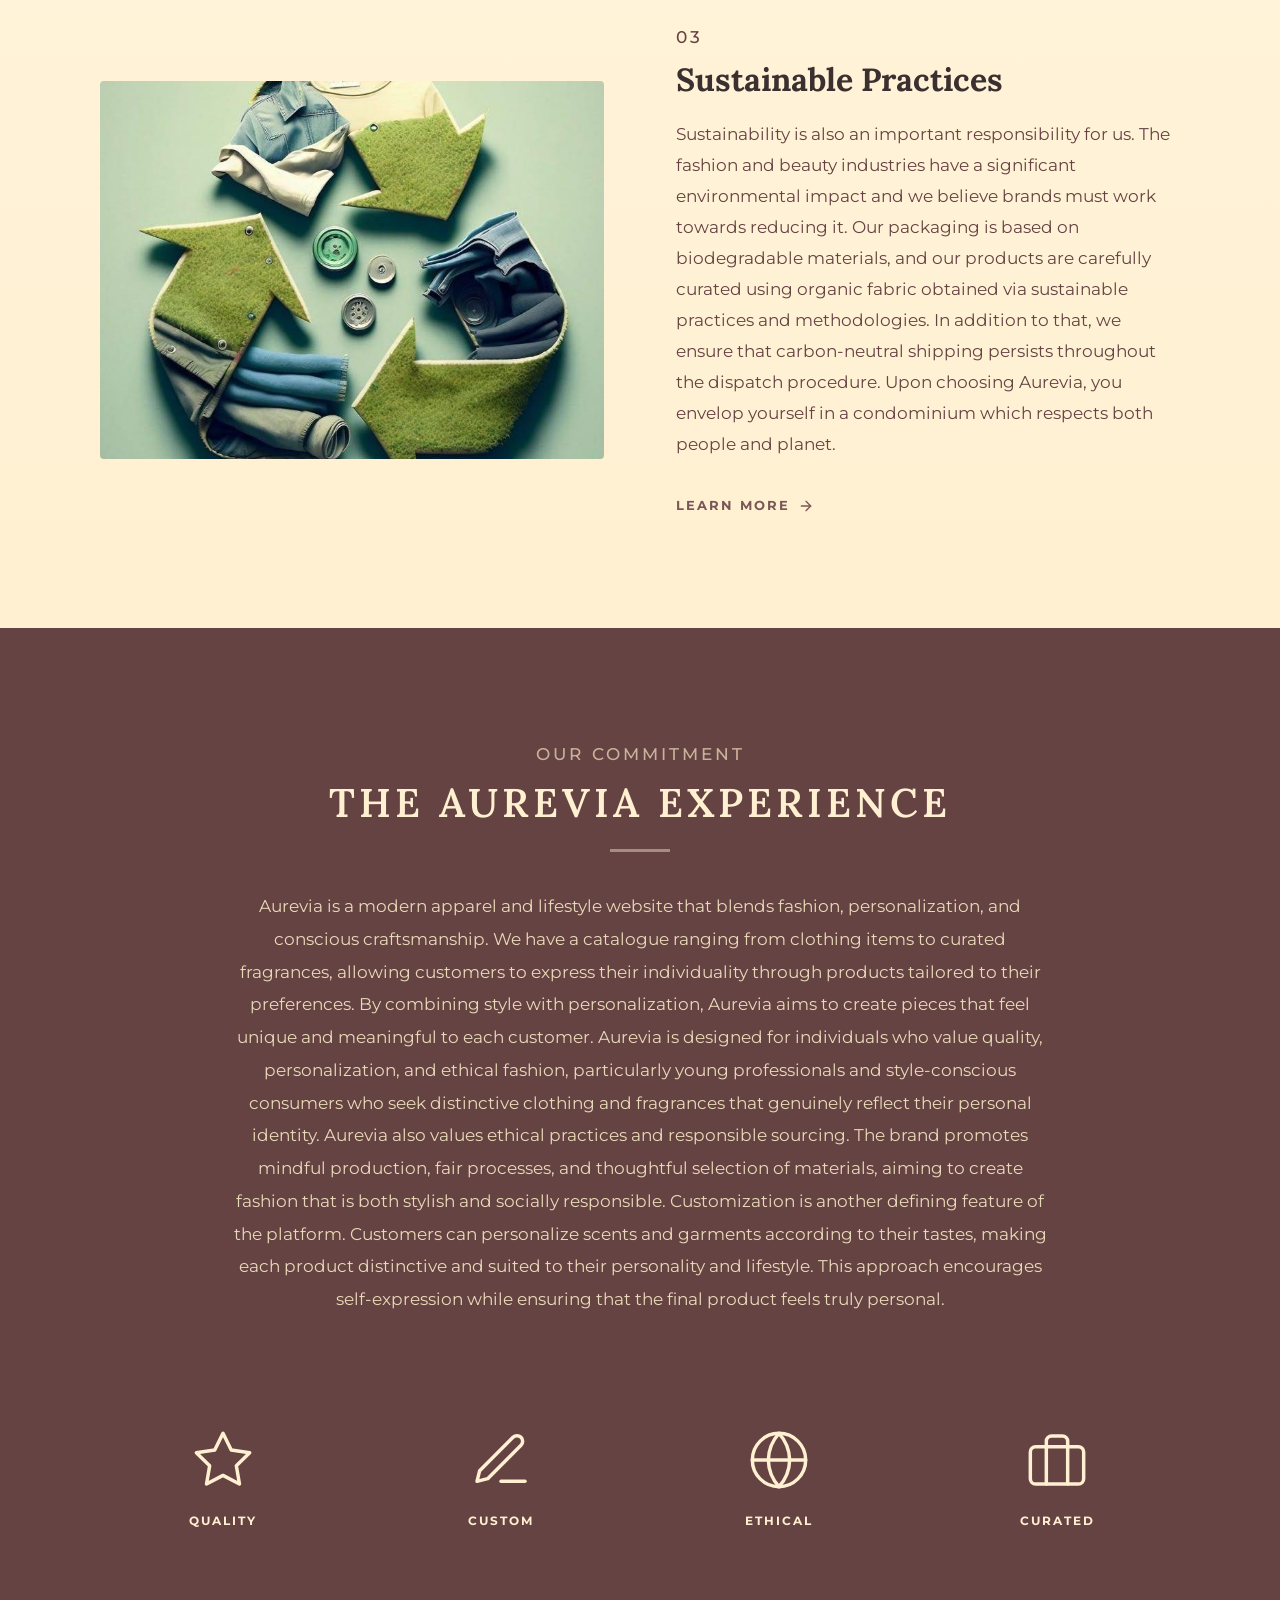
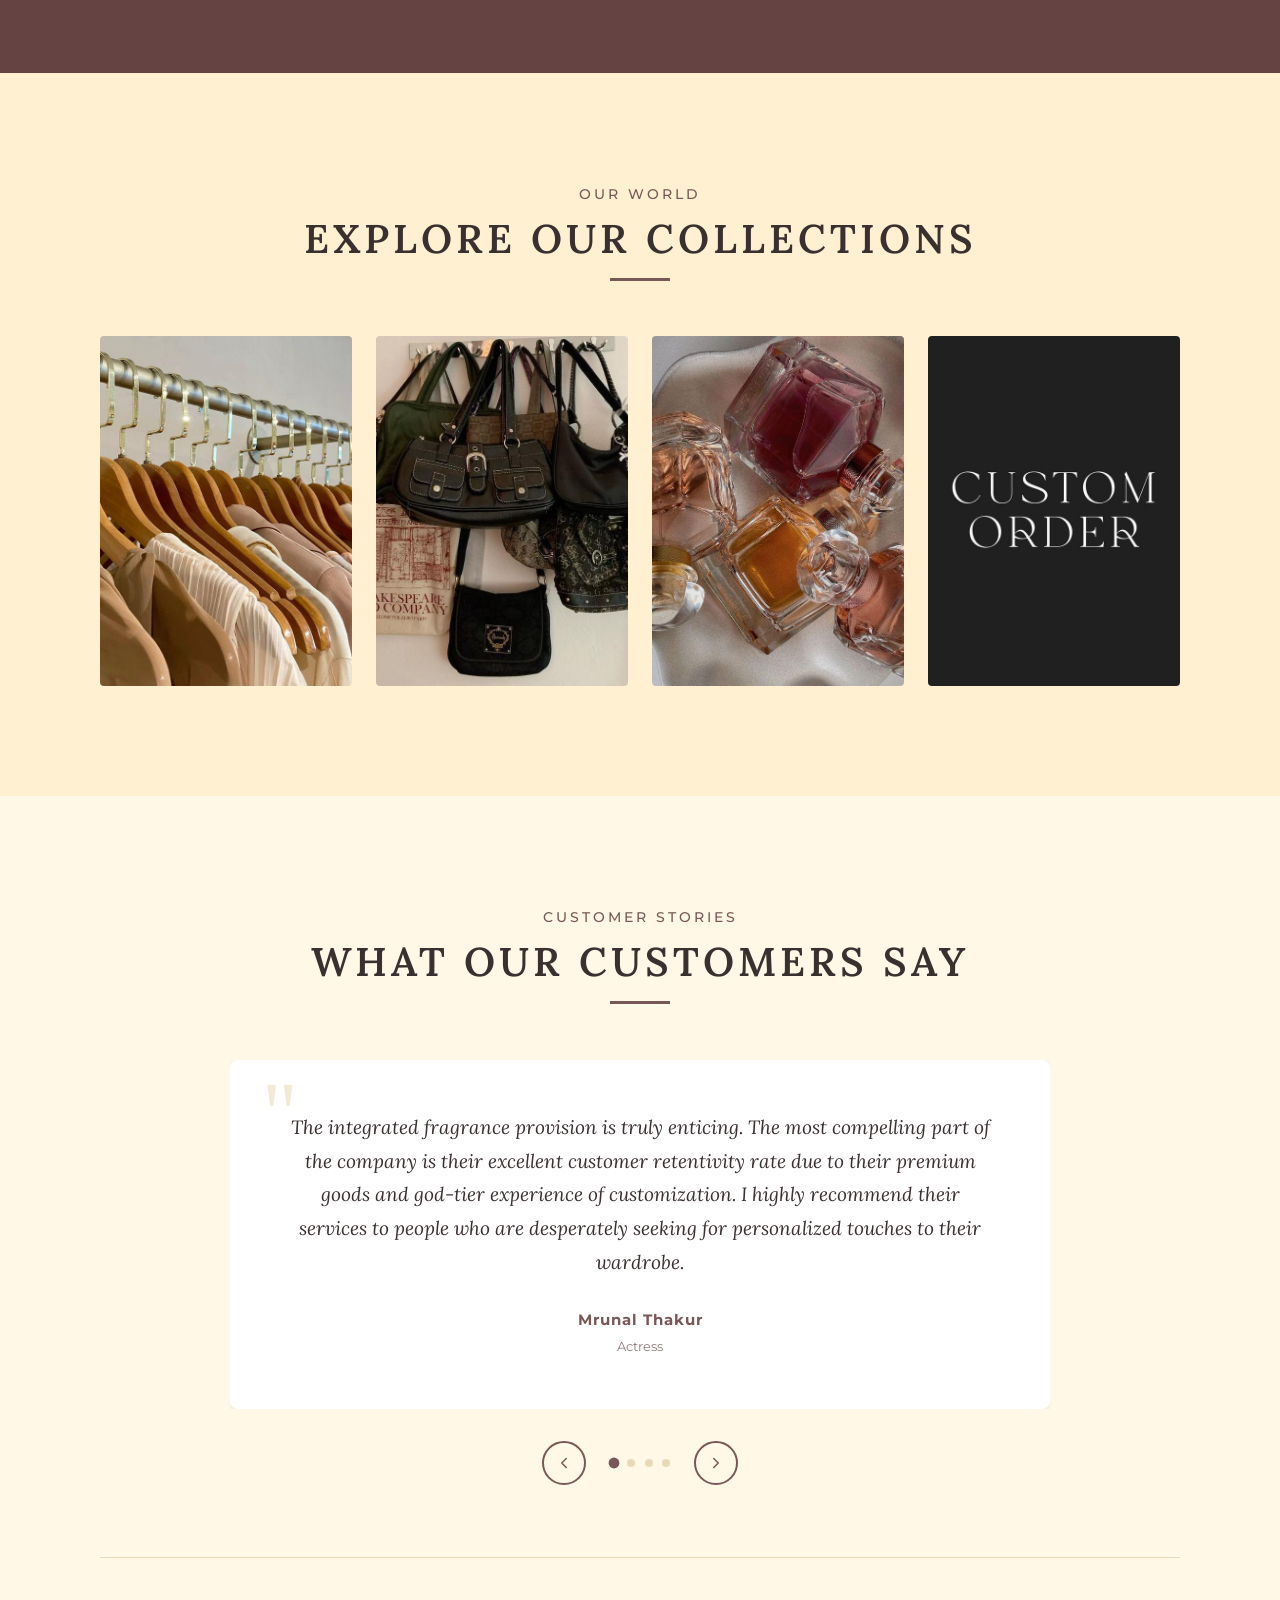
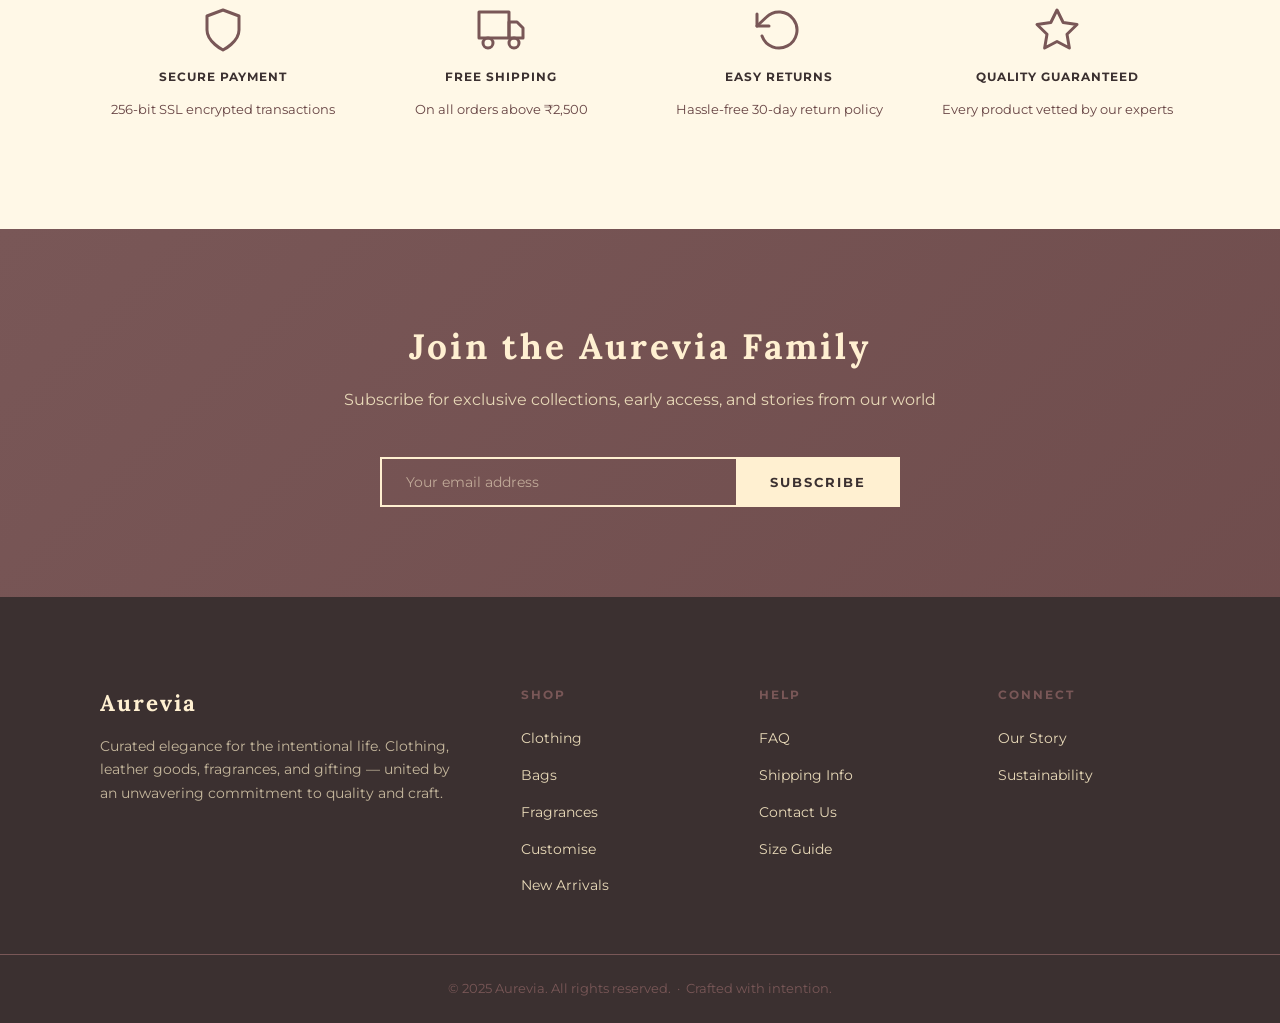
==== commit 0f2f8ae6: "ui fixed" ====
--- a/index.html
+++ b/index.html
@@ -1192,19 +1192,6 @@
         });
       });
 
-      /* ─── 7. Subtle hero parallax on background ─── */
-      const heroBg = document.querySelector(".hero-bg");
-
-      window.addEventListener(
-        "scroll",
-        () => {
-          if (window.scrollY < window.innerHeight) {
-            heroBg.style.transform =
-              "translateY(" + window.scrollY * 0.18 + "px)";
-          }
-        },
-        { passive: true },
-      );
     </script>
   </body>
 </html>
--- a/styles/globals.css
+++ b/styles/globals.css
@@ -104,22 +104,18 @@
 .reveal-right {
   transition: opacity var(--t-smooth), transform var(--t-smooth);
   will-change: opacity, transform;
-  /* Force GPU compositing layer */
-  -webkit-transform: translateZ(0);
   transform: translateZ(0);
-  -webkit-backface-visibility: hidden;
   backface-visibility: hidden;
 }
 
-.reveal       { opacity: 0; -webkit-transform: translateY(36px); transform: translateY(36px); }
-.reveal-left  { opacity: 0; -webkit-transform: translateX(-48px); transform: translateX(-48px); }
-.reveal-right { opacity: 0; -webkit-transform: translateX(48px); transform: translateX(48px); }
+.reveal       { opacity: 0; transform: translateY(36px); }
+.reveal-left  { opacity: 0; transform: translateX(-48px); }
+.reveal-right { opacity: 0; transform: translateX(48px); }
 
 .reveal.visible,
 .reveal-left.visible,
 .reveal-right.visible {
   opacity: 1;
-  -webkit-transform: translate(0, 0);
   transform: translate(0, 0);
 }
 
@@ -247,57 +243,32 @@
 .btn-secondary:active { transform: translateY(0) scale(0.98); }
 
 /* ─── Keyframes ──────────────────────────────── */
-@-webkit-keyframes fadeInUp {
-  from { opacity: 0; -webkit-transform: translateY(32px); transform: translateY(32px); }
-  to   { opacity: 1; -webkit-transform: translateY(0); transform: translateY(0); }
-}
 @keyframes fadeInUp {
   from { opacity: 0; transform: translateY(32px); }
   to   { opacity: 1; transform: translateY(0); }
 }
 
-@-webkit-keyframes fadeIn {
-  from { opacity: 0; }
-  to   { opacity: 1; }
-}
 @keyframes fadeIn {
   from { opacity: 0; }
   to   { opacity: 1; }
 }
 
-@-webkit-keyframes fadeSlide {
-  from { opacity: 0; -webkit-transform: translateX(20px); transform: translateX(20px); }
-  to   { opacity: 1; -webkit-transform: translateX(0); transform: translateX(0); }
-}
 @keyframes fadeSlide {
   from { opacity: 0; transform: translateX(20px); }
   to   { opacity: 1; transform: translateX(0); }
 }
 
-@-webkit-keyframes popIn {
-  0%   { -webkit-transform: scale(0.5); transform: scale(0.5); opacity: 0; }
-  70%  { -webkit-transform: scale(1.1); transform: scale(1.1); }
-  100% { -webkit-transform: scale(1);   transform: scale(1);   opacity: 1; }
-}
 @keyframes popIn {
   0%   { transform: scale(0.5); opacity: 0; }
   70%  { transform: scale(1.1); }
   100% { transform: scale(1);   opacity: 1; }
 }
 
-@-webkit-keyframes pulse {
-  0%, 100% { opacity: 1; }
-  50%      { opacity: 0.4; }
-}
 @keyframes pulse {
   0%, 100% { opacity: 1; }
   50%      { opacity: 0.4; }
 }
 
-@-webkit-keyframes scaleIn {
-  from { -webkit-transform: scale(0.9); transform: scale(0.9); opacity: 0; }
-  to   { -webkit-transform: scale(1);   transform: scale(1);   opacity: 1; }
-}
 @keyframes scaleIn {
   from { transform: scale(0.9); opacity: 0; }
   to   { transform: scale(1);   opacity: 1; }
--- a/styles/about.css
+++ b/styles/about.css
@@ -179,16 +179,13 @@
   height: 100vh;
   z-index: 1002;
   background: var(--cream-bg);
-  -webkit-transform: translateX(100%);
   transform: translateX(100%);
-  transition: -webkit-transform 0.38s cubic-bezier(0.32, 0.72, 0, 1),
-              transform 0.38s cubic-bezier(0.32, 0.72, 0, 1);
+  transition: transform 0.38s cubic-bezier(0.32, 0.72, 0, 1);
   box-shadow: -6px 0 40px rgba(59, 48, 48, 0.18);
   display: flex;
   flex-direction: column;
   overflow-y: auto;
   will-change: transform;
-  -webkit-backface-visibility: hidden;
   backface-visibility: hidden;
 }
 
@@ -217,7 +214,6 @@
 }
 
 .mobile-menu.open {
-  -webkit-transform: translateX(0);
   transform: translateX(0);
 }
 
@@ -260,16 +256,13 @@
   transition: background 0.22s cubic-bezier(0.4,0,0.2,1),
               color 0.22s cubic-bezier(0.4,0,0.2,1),
               opacity 0.22s cubic-bezier(0.4,0,0.2,1),
-              -webkit-transform 0.22s cubic-bezier(0.4,0,0.2,1),
               transform 0.22s cubic-bezier(0.4,0,0.2,1);
   opacity: 0;
-  -webkit-transform: translateX(20px);
   transform: translateX(20px);
 }
 
 .mobile-menu.open a {
   opacity: 1;
-  -webkit-transform: translateX(0);
   transform: translateX(0);
 }
 
@@ -396,7 +389,6 @@
     radial-gradient(ellipse at 20% 75%, rgba(121,87,87,0.10) 0%, transparent 55%),
     radial-gradient(ellipse at 80% 20%, rgba(102,67,67,0.07) 0%, transparent 50%),
     radial-gradient(ellipse at 55% 55%, rgba(232,217,184,0.25) 0%, transparent 65%);
-  animation: heroPulse 10s cubic-bezier(0.45, 0.05, 0.55, 0.95) infinite alternate;
 }
 
 /* Floating geometric blobs */
@@ -404,11 +396,8 @@
   position: absolute;
   border-radius: 50%;
   opacity: 0.13;
-  -webkit-animation: floatBlob 12s cubic-bezier(0.45, 0.05, 0.55, 0.95) infinite;
-  animation: floatBlob 12s cubic-bezier(0.45, 0.05, 0.55, 0.95) infinite;
   pointer-events: none;
   will-change: transform;
-  -webkit-backface-visibility: hidden;
   backface-visibility: hidden;
 }
 
@@ -443,12 +432,10 @@
 }
 
 .hero-deco-line {
-  width: 0;
+  width: 80px;
   height: 2px;
   background: var(--deep-brown);
   margin: 0 auto 2.5rem;
-  -webkit-animation: expandLine 1.2s cubic-bezier(0.22, 1, 0.36, 1) 0.2s both;
-  animation: expandLine 1.2s cubic-bezier(0.22, 1, 0.36, 1) 0.2s both;
 }
 
 .hero-brand {
@@ -459,13 +446,9 @@
   letter-spacing: 8px;
   text-transform: uppercase;
   line-height: 1.05;
-  opacity: 0;
-  -webkit-transform: translateY(32px);
-  transform: translateY(32px);
-  -webkit-animation: fadeInUp 0.9s cubic-bezier(0.22, 1, 0.36, 1) 0.45s both;
-  animation: fadeInUp 0.9s cubic-bezier(0.22, 1, 0.36, 1) 0.45s both;
+  opacity: 1;
+  transform: none;
   margin-bottom: 1.2rem;
-  will-change: opacity, transform;
 }
 
 .hero-tagline {
@@ -473,12 +456,9 @@
   font-size: clamp(1rem, 2.5vw, 1.4rem);
   font-style: italic;
   color: var(--warm-brown);
-  opacity: 0;
+  opacity: 1;
   letter-spacing: 1px;
-  -webkit-animation: fadeIn 0.9s cubic-bezier(0.4, 0, 0.2, 1) 0.75s both;
-  animation: fadeIn 0.9s cubic-bezier(0.4, 0, 0.2, 1) 0.75s both;
   margin-bottom: 2.8rem;
-  will-change: opacity;
 }
 
 .hero-buttons {
@@ -486,10 +466,6 @@
   gap: 1.2rem;
   justify-content: center;
   flex-wrap: wrap;
-  opacity: 0;
-  -webkit-animation: fadeIn 0.9s cubic-bezier(0.4, 0, 0.2, 1) 1.05s both;
-  animation: fadeIn 0.9s cubic-bezier(0.4, 0, 0.2, 1) 1.05s both;
-  will-change: opacity;
 }
 
 /* Scroll indicator */
@@ -497,18 +473,13 @@
   position: absolute;
   bottom: 2.2rem;
   left: 50%;
-  -webkit-transform: translateX(-50%);
   transform: translateX(-50%);
   display: flex;
   flex-direction: column;
   align-items: center;
   gap: 0.45rem;
   color: var(--warm-brown);
-  opacity: 0;
-  -webkit-animation: fadeIn 0.9s cubic-bezier(0.4, 0, 0.2, 1) 1.6s both;
-  animation: fadeIn 0.9s cubic-bezier(0.4, 0, 0.2, 1) 1.6s both;
   z-index: 10;
-  will-change: opacity;
 }
 
 .hero-scroll span {
@@ -518,7 +489,8 @@
   text-transform: uppercase;
 }
 
-.scroll-arrow { animation: bounceDown 2s cubic-bezier(0.45, 0.05, 0.55, 0.95) infinite; }
+.scroll-arrow { animation: bounceDown 2.2s ease-in-out infinite; }
+ .scroll-arrow { animation: none; }
 
 /* ─────────────────────────────────────────────
    §3  ABOUT US SECTION
@@ -1010,7 +982,7 @@
 
 .t-slide {
   display: none;
-  animation: fadeSlide 0.45s cubic-bezier(0.22, 1, 0.36, 1);
+  animation: fadeSlide 0.5s ease-out;
 }
 .t-slide.active { display: block; }
 
@@ -1228,7 +1200,7 @@
 
 .cta-success.show {
   display: flex;
-  animation: fadeInUp 0.5s cubic-bezier(0.22, 1, 0.36, 1);
+  animation: fadeInUp 0.5s ease-out;
 }
 
 .cta-check {
@@ -1364,77 +1336,55 @@
   to   { opacity: 1; }
 }
 
-@-webkit-keyframes expandLine {
-  0% { width: 0; opacity: 0; }
-  100% { width: 60px; opacity: 1; }
-}
-
-@-webkit-keyframes bounceDown {
+@keyframes expandLine {
+  from { width: 0; }
+  to   { width: 80px; }
+}
+
+@keyframes bounceDown {
   0%, 100% { transform: translateY(0); }
-  50% { transform: translateY(8px); }
-}
-
-@-webkit-keyframes floatBlob {
-  0%, 100% { transform: translateY(0) rotate(0deg); }
-  50% { transform: translateY(-10px) rotate(5deg); }
-}
-
-@-webkit-keyframes heroPulse {
-  0%, 100% { opacity: 0.25; transform: scale(1); }
-  50% { opacity: 0.35; transform: scale(1.05); }
-}
-
-@-webkit-keyframes fadeSlide {
-  0% { opacity: 0; transform: translateY(36px); }
-  100% { opacity: 1; transform: translateY(0); }
-}
-
-@-webkit-keyframes popIn {
-  0% { opacity: 0; transform: scale(0.92); }
-  100% { opacity: 1; transform: scale(1); }
-}
-
-@-webkit-keyframes gradientShift {
+  50%       { transform: translateY(10px); }
+}
+
+@keyframes floatBlob {
+  0%, 100% { transform: translateY(0) scale(1); }
+  50%       { transform: translateY(-28px) scale(1.04); }
+}
+
+@keyframes heroPulse {
+  from { opacity: 0.75; }
+  to   { opacity: 1; }
+}
+
+@keyframes fadeSlide {
+  from { opacity: 0; transform: translateX(20px); }
+  to   { opacity: 1; transform: translateX(0); }
+}
+
+@keyframes popIn {
+  from { transform: scale(0); }
+  to   { transform: scale(1); }
+}
+
+@keyframes gradientShift {
   0% { background-position: 0% 50%; }
   50% { background-position: 100% 50%; }
   100% { background-position: 0% 50%; }
 }
 
-@keyframes expandLine {
-  from { width: 0; }
-  to   { width: 80px; }
-}
-
-@keyframes bounceDown {
-  0%   { transform: translateY(0); }
-  45%  { transform: translateY(11px); }
-  65%  { transform: translateY(5px); }
-  80%  { transform: translateY(10px); }
-  100% { transform: translateY(0); }
-}
-
-@keyframes floatBlob {
-  0%   { transform: translateY(0) scale(1); }
-  33%  { transform: translateY(-18px) scale(1.02); }
-  66%  { transform: translateY(-30px) scale(1.04); }
-  100% { transform: translateY(-12px) scale(1.01); }
-}
-
 @keyframes heroPulse {
-  0%   { opacity: 0.8; }
-  50%  { opacity: 1; }
-  100% { opacity: 0.85; }
+  from { opacity: 0.75; }
+  to   { opacity: 1; }
 }
 
 @keyframes fadeSlide {
-  from { opacity: 0; transform: translateX(22px); }
+  from { opacity: 0; transform: translateX(20px); }
   to   { opacity: 1; transform: translateX(0); }
 }
 
 @keyframes popIn {
-  0%   { transform: scale(0.5); opacity: 0; }
-  70%  { transform: scale(1.15); }
-  100% { transform: scale(1);   opacity: 1; }
+  from { transform: scale(0); }
+  to   { transform: scale(1); }
 }
 
 @keyframes gradientShift {
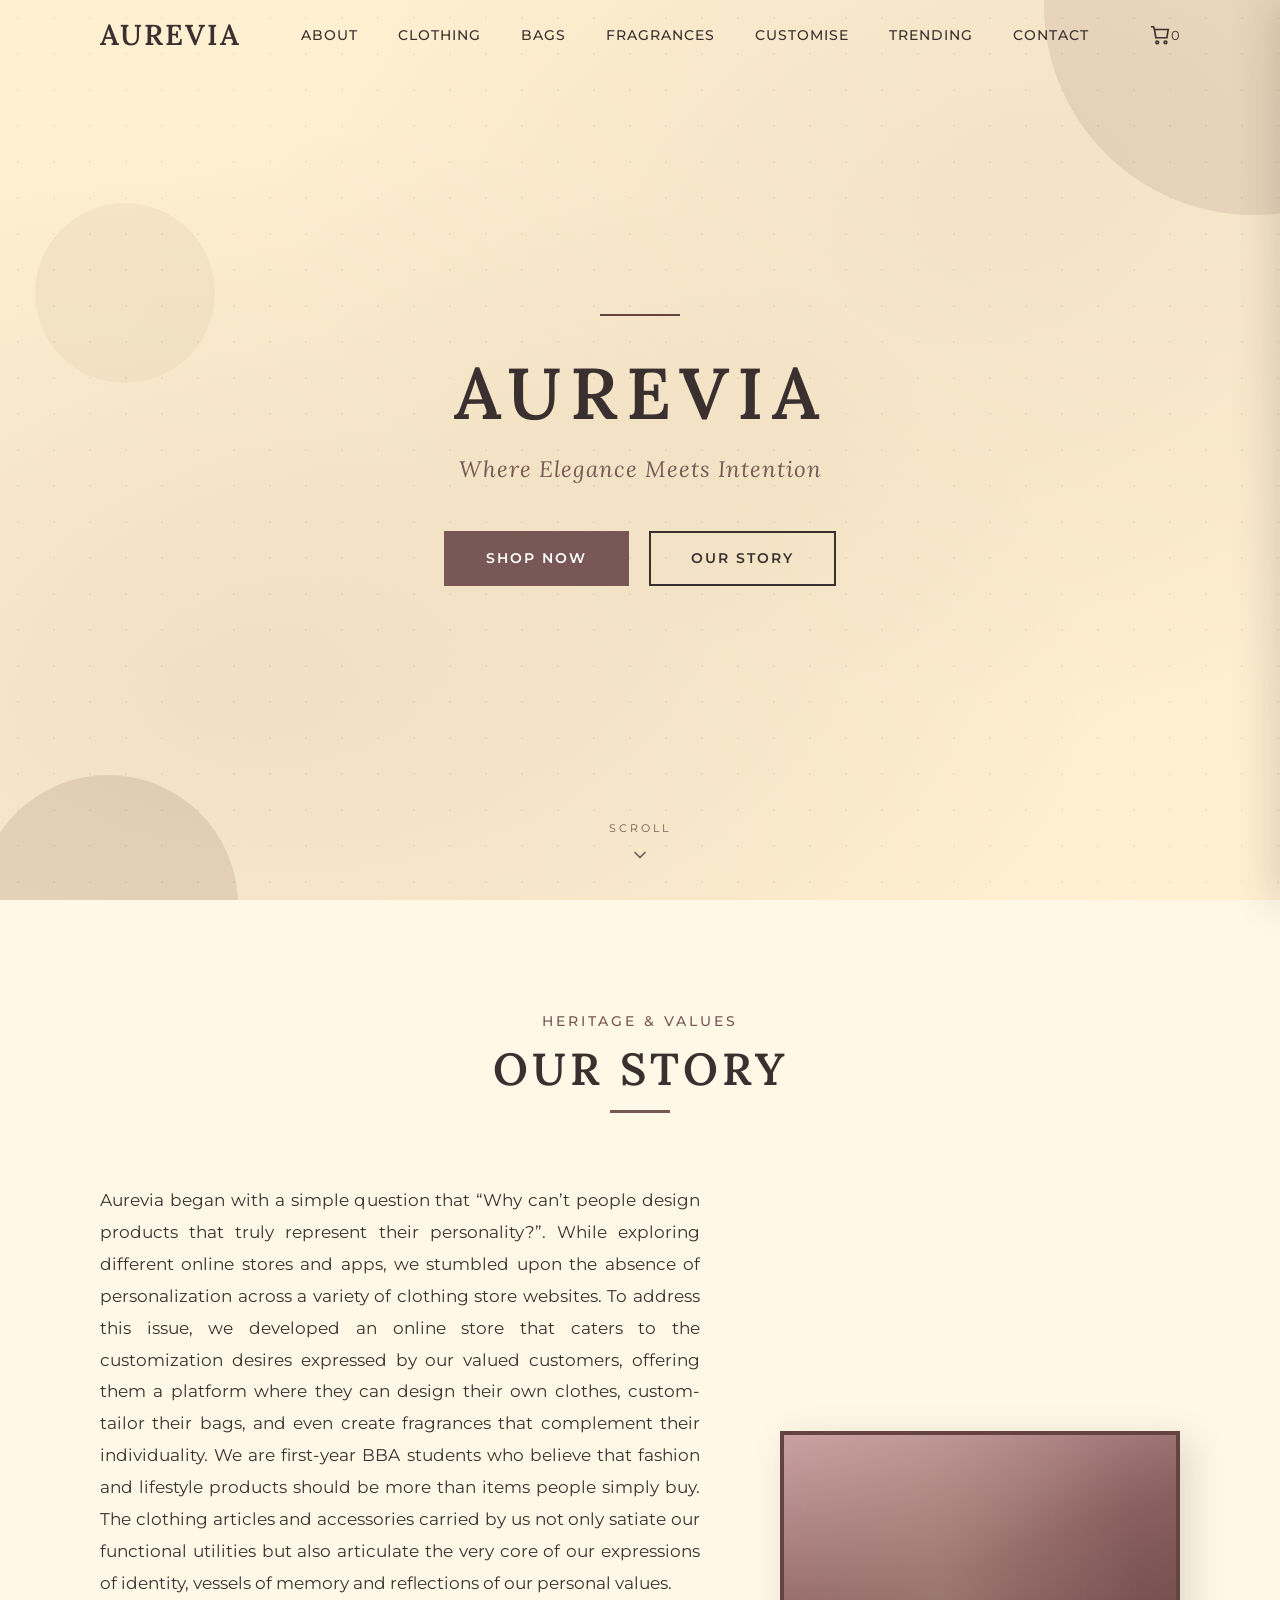
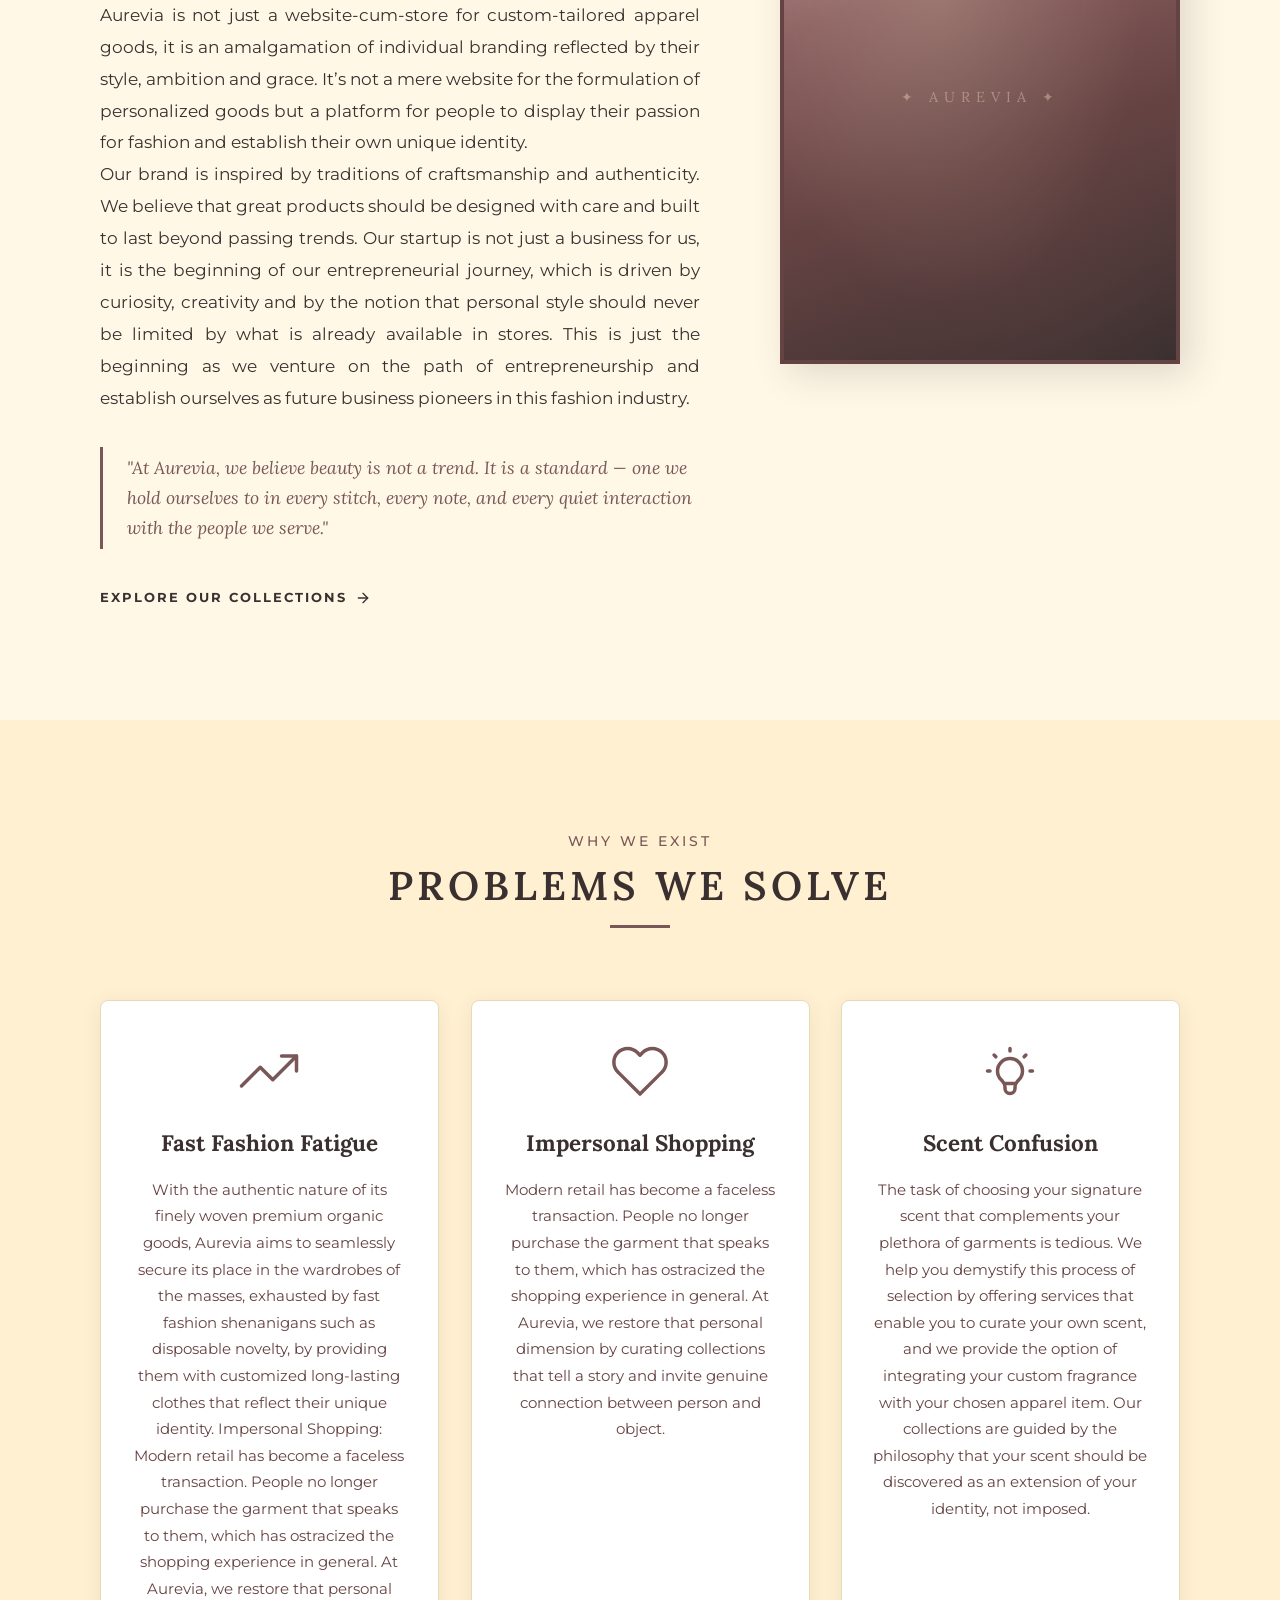
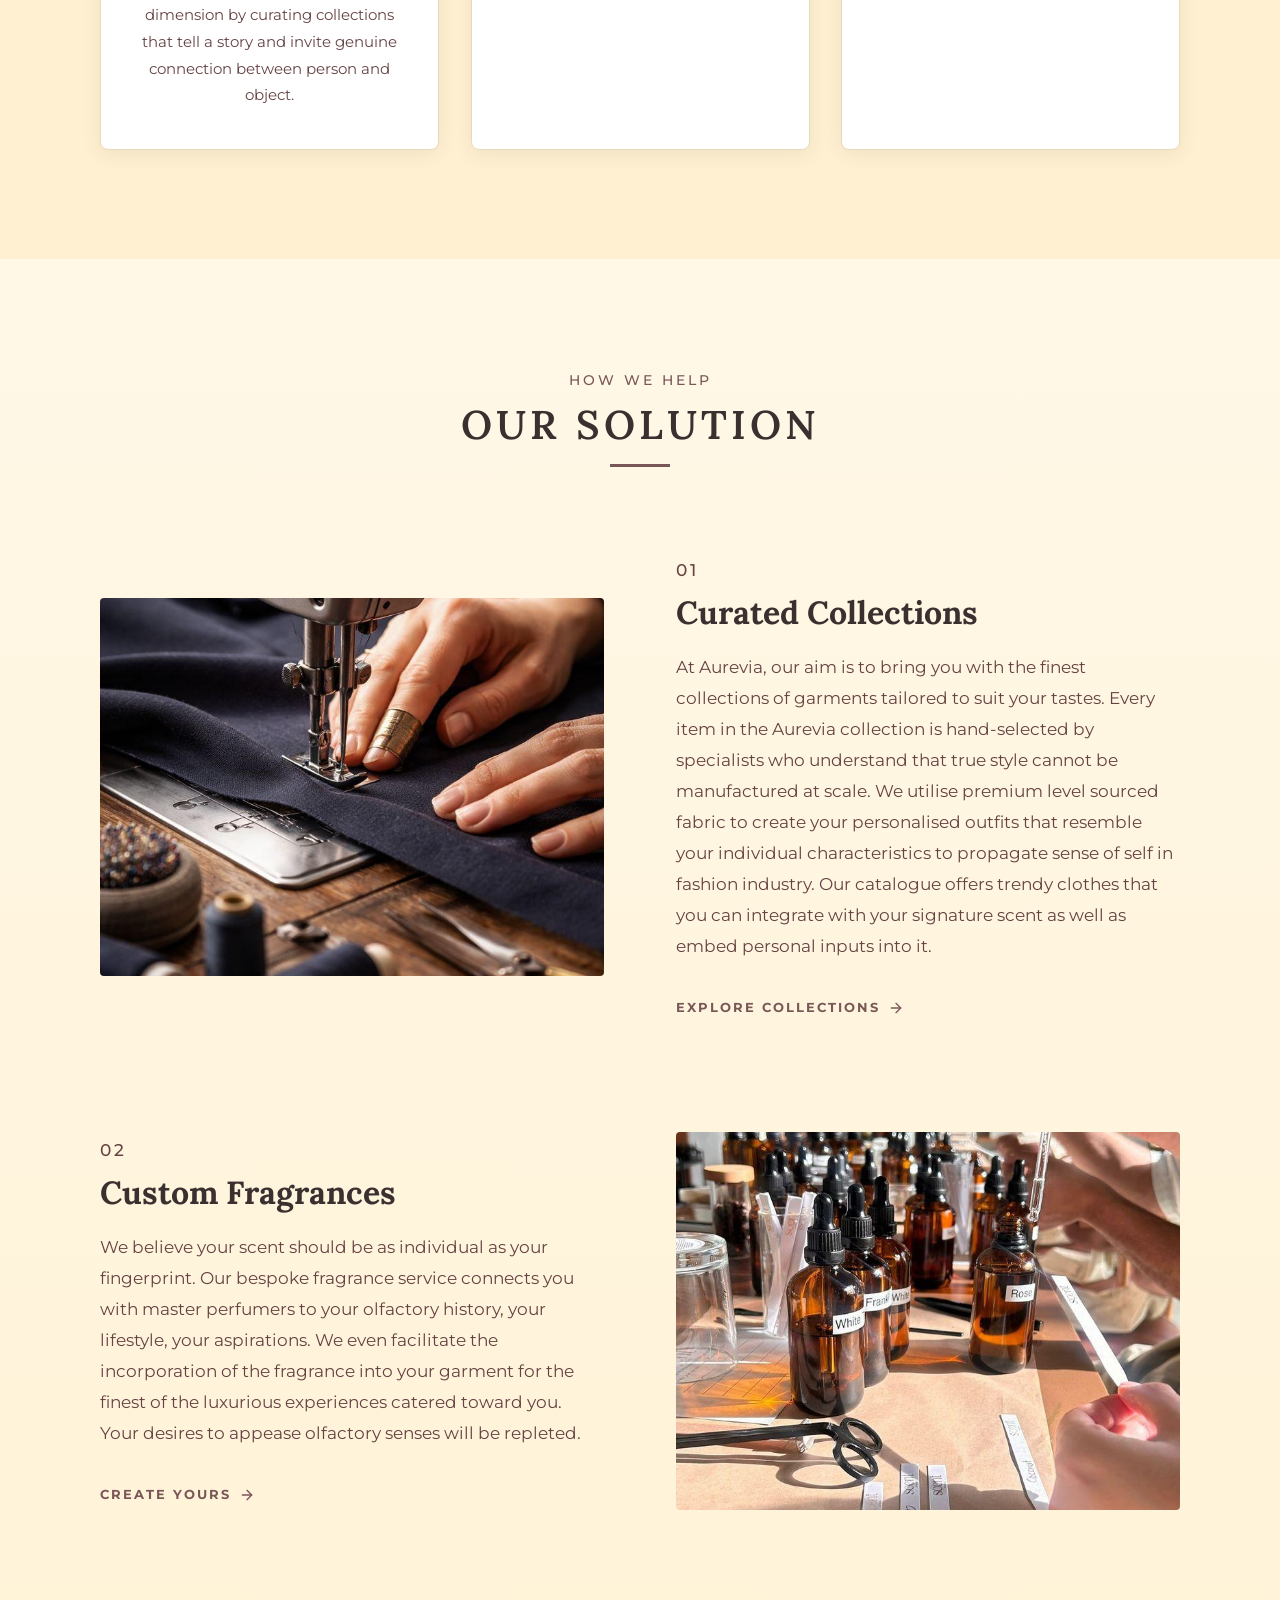
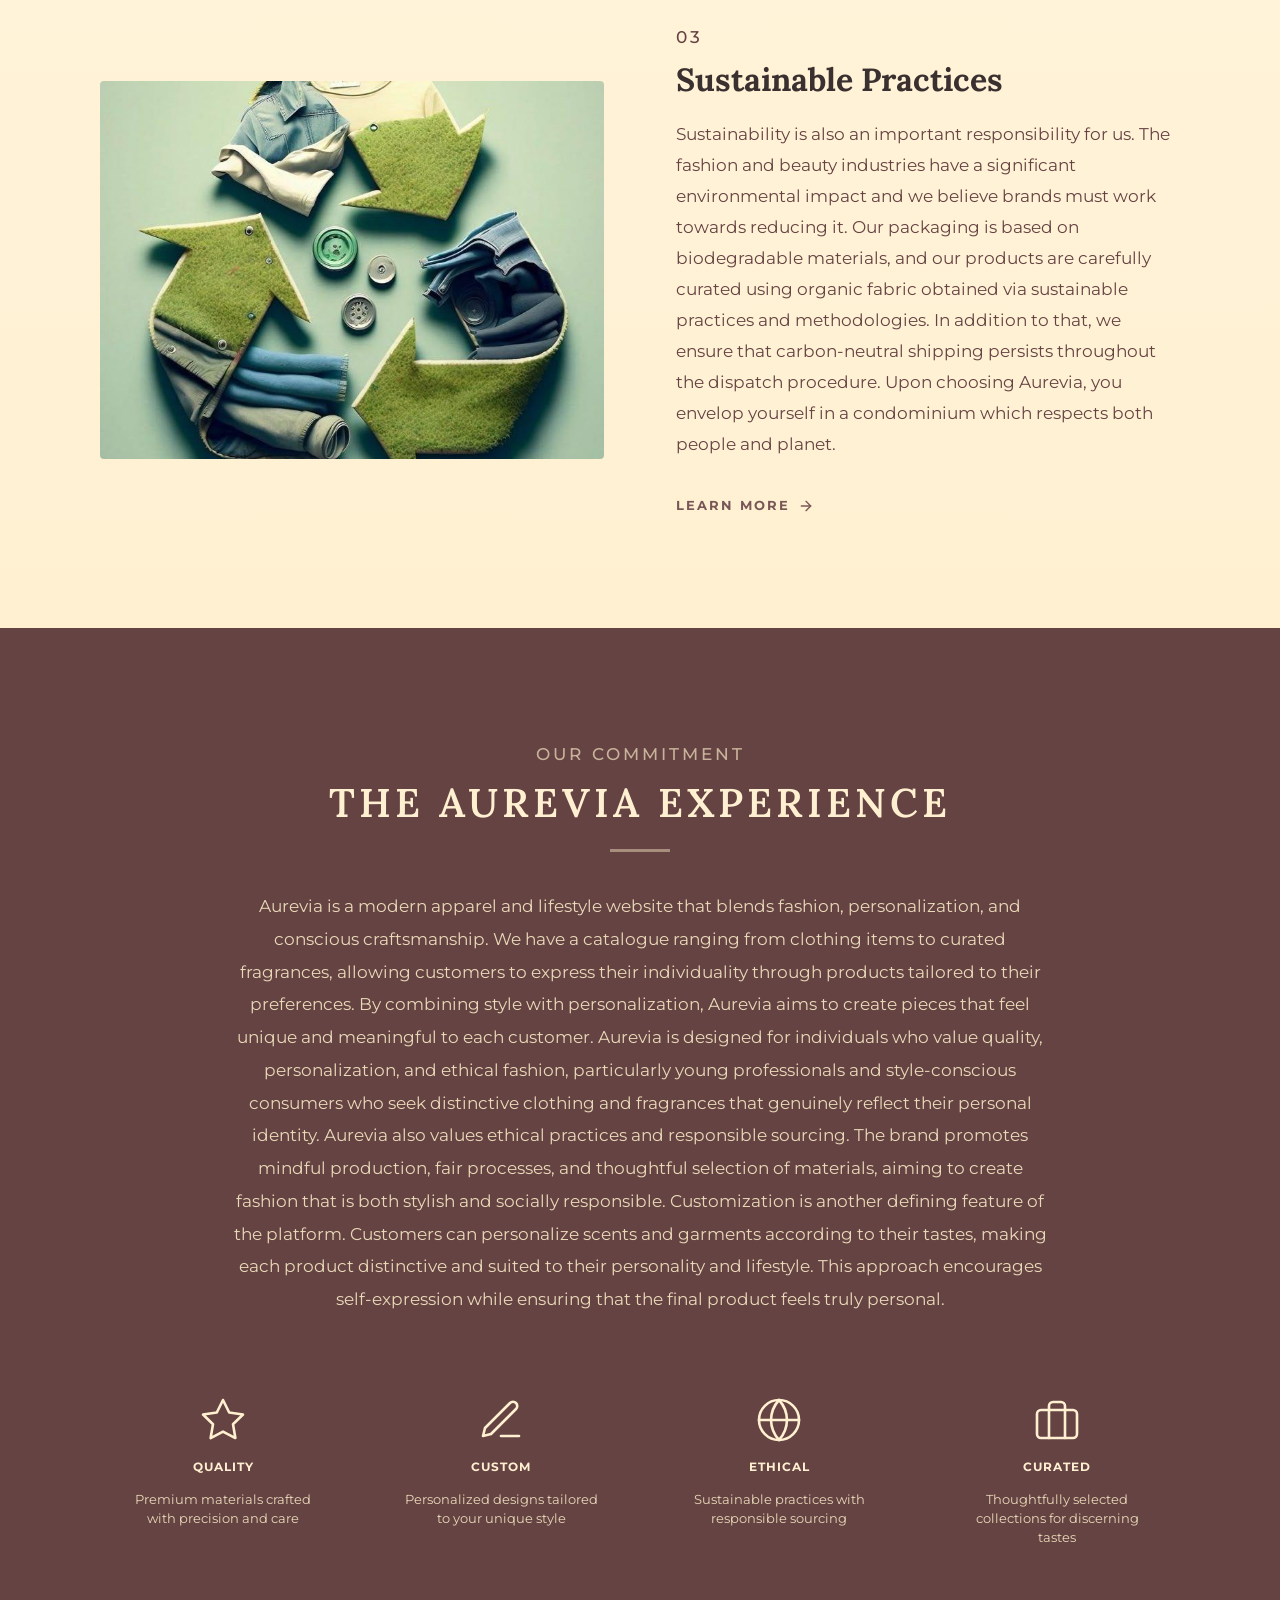
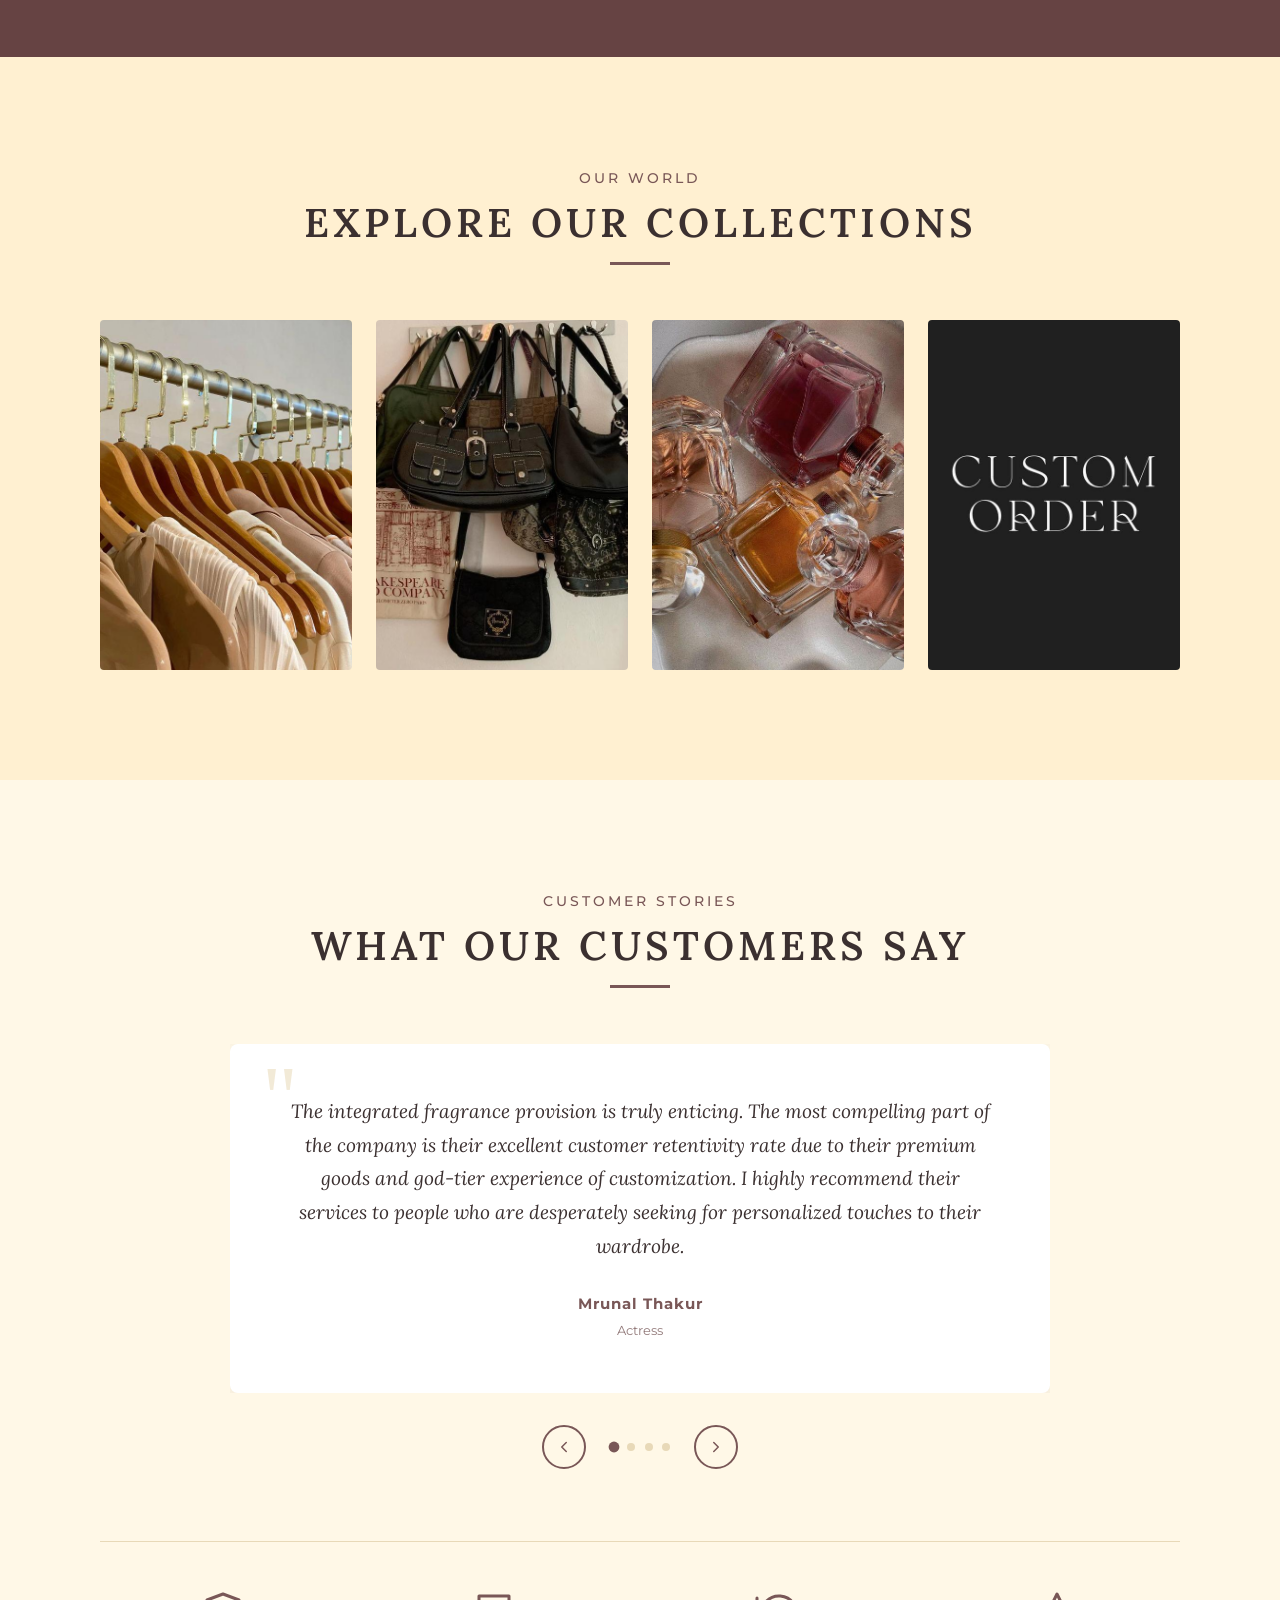
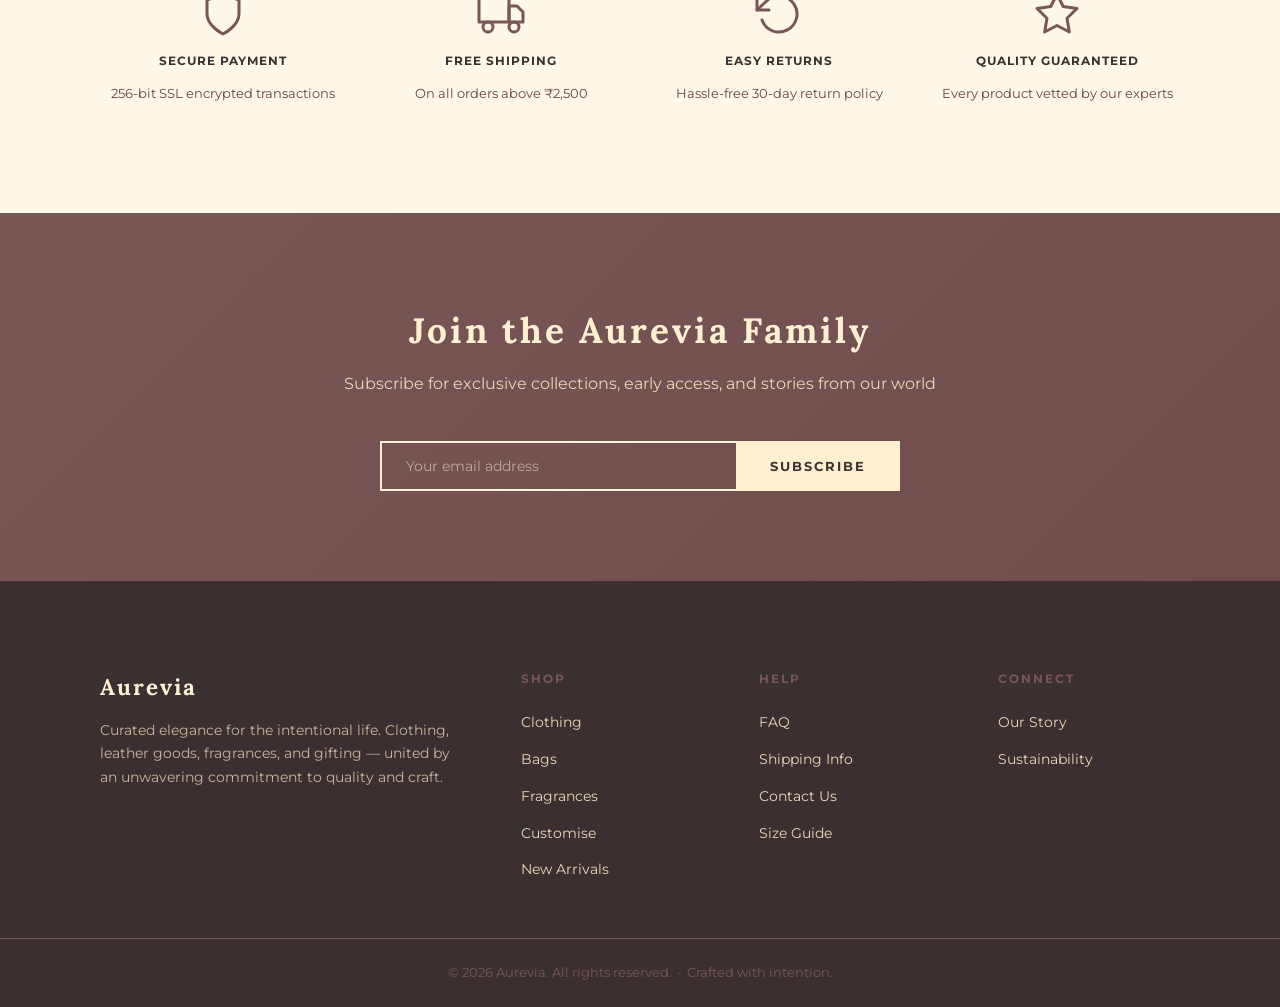
==== commit 6bba6ac6: "final push" ====
--- a/index.html
+++ b/index.html
@@ -110,44 +110,7 @@
         <li><a href="contact.html">Contact</a></li>
       </ul>
       <div class="mobile-menu-footer">
-        <div class="mobile-menu-social">
-          <a href="#" aria-label="Instagram">
-            <svg
-              width="22"
-              height="22"
-              fill="none"
-              viewBox="0 0 24 24"
-              stroke="currentColor"
-              stroke-width="1.6"
-            >
-              <rect x="2" y="2" width="20" height="20" rx="5" />
-              <path d="M16 11.37A4 4 0 1112.63 8 4 4 0 0116 11.37z" />
-              <line x1="17.5" y1="6.5" x2="17.51" y2="6.5" />
-            </svg>
-          </a>
-          <a href="#" aria-label="Facebook">
-            <svg
-              width="22"
-              height="22"
-              fill="none"
-              viewBox="0 0 24 24"
-              stroke="currentColor"
-              stroke-width="1.6"
-            >
-              <path
-                d="M18 2h-3a5 5 0 00-5 5v3H7v4h3v8h4v-8h3l1-4h-4V7a1 1 0 011-1h3z"
-              />
-            </svg>
-          </a>
-          <a href="#" aria-label="Pinterest">
-            <svg width="22" height="22" viewBox="0 0 24 24" fill="currentColor">
-              <path
-                d="M12 0C5.373 0 0 5.373 0 12c0 5.084 3.163 9.426 7.627 11.174-.105-.949-.2-2.405.042-3.441.218-.937 1.407-5.965 1.407-5.965s-.359-.719-.359-1.782c0-1.668.967-2.914 2.171-2.914 1.023 0 1.518.769 1.518 1.69 0 1.029-.655 2.568-.994 3.995-.283 1.194.599 2.169 1.777 2.169 2.133 0 3.772-2.249 3.772-5.495 0-2.873-2.064-4.882-5.012-4.882-3.414 0-5.418 2.561-5.418 5.207 0 1.031.397 2.138.893 2.738a.36.36 0 01.083.345l-.333 1.36c-.053.22-.174.267-.402.161-1.499-.698-2.436-2.889-2.436-4.649 0-3.785 2.75-7.262 7.929-7.262 4.163 0 7.398 2.967 7.398 6.931 0 4.136-2.607 7.464-6.227 7.464-1.216 0-2.359-.632-2.75-1.378l-.748 2.853c-.271 1.043-1.002 2.35-1.492 3.146C9.57 23.812 10.763 24 12 24c6.627 0 12-5.373 12-12S18.627 0 12 0z"
-              />
-            </svg>
-          </a>
-        </div>
-        <p class="mobile-menu-copyright">&copy; 2025 Aurevia</p>
+        <p class="mobile-menu-copyright">&copy; 2026 Aurevia</p>
       </div>
     </div>
 
@@ -416,7 +379,10 @@
                 offers trendy clothes that you can integrate with your signature
                 scent as well as embed personal inputs into it.
               </p>
-              <a href="/images/home-page/explore-section/img6.jpeg" class="solution-link">
+              <a
+                href="/images/home-page/explore-section/img6.jpeg"
+                class="solution-link"
+              >
                 Explore Collections
                 <svg
                   class="arrow"
@@ -559,8 +525,8 @@
             <div class="project-feat reveal">
               <div class="project-feat-icon" aria-hidden="true">
                 <svg
-                  width="64"
-                  height="64"
+                  width="48"
+                  height="48"
                   fill="none"
                   viewBox="0 0 24 24"
                   stroke="currentColor"
@@ -574,13 +540,14 @@
                 </svg>
               </div>
               <h4>Quality</h4>
+              <p>Premium materials crafted with precision and care</p>
             </div>
 
             <div class="project-feat reveal">
               <div class="project-feat-icon" aria-hidden="true">
                 <svg
-                  width="64"
-                  height="64"
+                  width="48"
+                  height="48"
                   fill="none"
                   viewBox="0 0 24 24"
                   stroke="currentColor"
@@ -595,13 +562,14 @@
                 </svg>
               </div>
               <h4>Custom</h4>
+              <p>Personalized designs tailored to your unique style</p>
             </div>
 
             <div class="project-feat reveal">
               <div class="project-feat-icon" aria-hidden="true">
                 <svg
-                  width="64"
-                  height="64"
+                  width="48"
+                  height="48"
                   fill="none"
                   viewBox="0 0 24 24"
                   stroke="currentColor"
@@ -617,13 +585,14 @@
                 </svg>
               </div>
               <h4>Ethical</h4>
+              <p>Sustainable practices with responsible sourcing</p>
             </div>
 
             <div class="project-feat reveal">
               <div class="project-feat-icon" aria-hidden="true">
                 <svg
-                  width="64"
-                  height="64"
+                  width="48"
+                  height="48"
                   fill="none"
                   viewBox="0 0 24 24"
                   stroke="currentColor"
@@ -636,6 +605,7 @@
                 </svg>
               </div>
               <h4>Curated</h4>
+              <p>Thoughtfully selected collections for discerning tastes</p>
             </div>
           </div>
         </div>
@@ -1037,7 +1007,7 @@
       <div class="footer-bottom">
         <div class="container">
           <p>
-            &copy; 2025 Aurevia. All rights reserved. &nbsp;&middot;&nbsp;
+            &copy; 2026 Aurevia. All rights reserved. &nbsp;&middot;&nbsp;
             Crafted with intention.
           </p>
         </div>
@@ -1191,7 +1161,6 @@
           window.scrollTo({ top: target.offsetTop - 68, behavior: "smooth" });
         });
       });
-
     </script>
   </body>
 </html>
--- a/styles/responsive.css
+++ b/styles/responsive.css
@@ -369,17 +369,13 @@
 
   /* Footer - Stacked layout */
   .footer-grid {
-    grid-template-columns: 1fr !important;
+    grid-template-columns:  1fr !important;
     gap: 2rem !important;
   }
 
   .footer-brand {
     grid-column: 1 / -1 !important;
     text-align: center;
-  }
-
-  .footer-social {
-    justify-content: center;
   }
 
   .footer-col {
--- a/styles/about.css
+++ b/styles/about.css
@@ -490,7 +490,6 @@
 }
 
 .scroll-arrow { animation: bounceDown 2.2s ease-in-out infinite; }
- .scroll-arrow { animation: none; }
 
 /* ─────────────────────────────────────────────
    §3  ABOUT US SECTION
@@ -827,23 +826,25 @@
 
 .project-feat {
   text-align: center;
-  padding: 2rem 1rem;
+  display: flex;
+  flex-direction: column;
+  align-items: center;
+  gap: 0.8rem;
   transition: transform var(--t-base);
 }
 
-.project-feat:hover { transform: translateY(-8px); }
+.project-feat:hover { transform: translateY(-4px); }
 
 .project-feat-icon {
-  width: 64px;
-  height: 64px;
-  margin: 0 auto 1.2rem;
+  width: 48px;
+  height: 48px;
   color: var(--cream-bg);
   transition: transform var(--t-base), filter var(--t-base);
 }
 
 .project-feat:hover .project-feat-icon {
-  transform: scale(1.12);
-  filter: drop-shadow(0 0 12px rgba(255,240,209,0.5));
+  transform: scale(1.08);
+  filter: drop-shadow(0 0 8px rgba(255,240,209,0.4));
 }
 
 .project-feat h4 {
@@ -852,7 +853,15 @@
   font-weight: 700;
   color: var(--cream-bg);
   text-transform: uppercase;
-  letter-spacing: 2px;
+  letter-spacing: 1px;
+}
+
+.project-feat p {
+  font-family: var(--font-secondary);
+  font-size: 0.8rem;
+  color: var(--cream-dark);
+  line-height: 1.5;
+  max-width: 200px;
 }
 
 /* ─────────────────────────────────────────────
@@ -1249,27 +1258,6 @@
   margin-bottom: 1.5rem;
 }
 
-.footer-social {
-  display: flex;
-  gap: 0.9rem;
-}
-
-.social-link {
-  display: flex;
-  align-items: center;
-  justify-content: center;
-  width: 36px;
-  height: 36px;
-  color: var(--cream-dark);
-  border-radius: 50%;
-  transition: color var(--t-base), transform var(--t-spring), filter var(--t-base);
-}
-.social-link:hover {
-  color: var(--cream-bg);
-  transform: scale(1.22) translateY(-2px);
-  filter: drop-shadow(0 0 8px rgba(255, 240, 209, 0.4));
-}
-
 .footer-col h4 {
   font-family: var(--font-secondary);
   font-size: 0.75rem;
